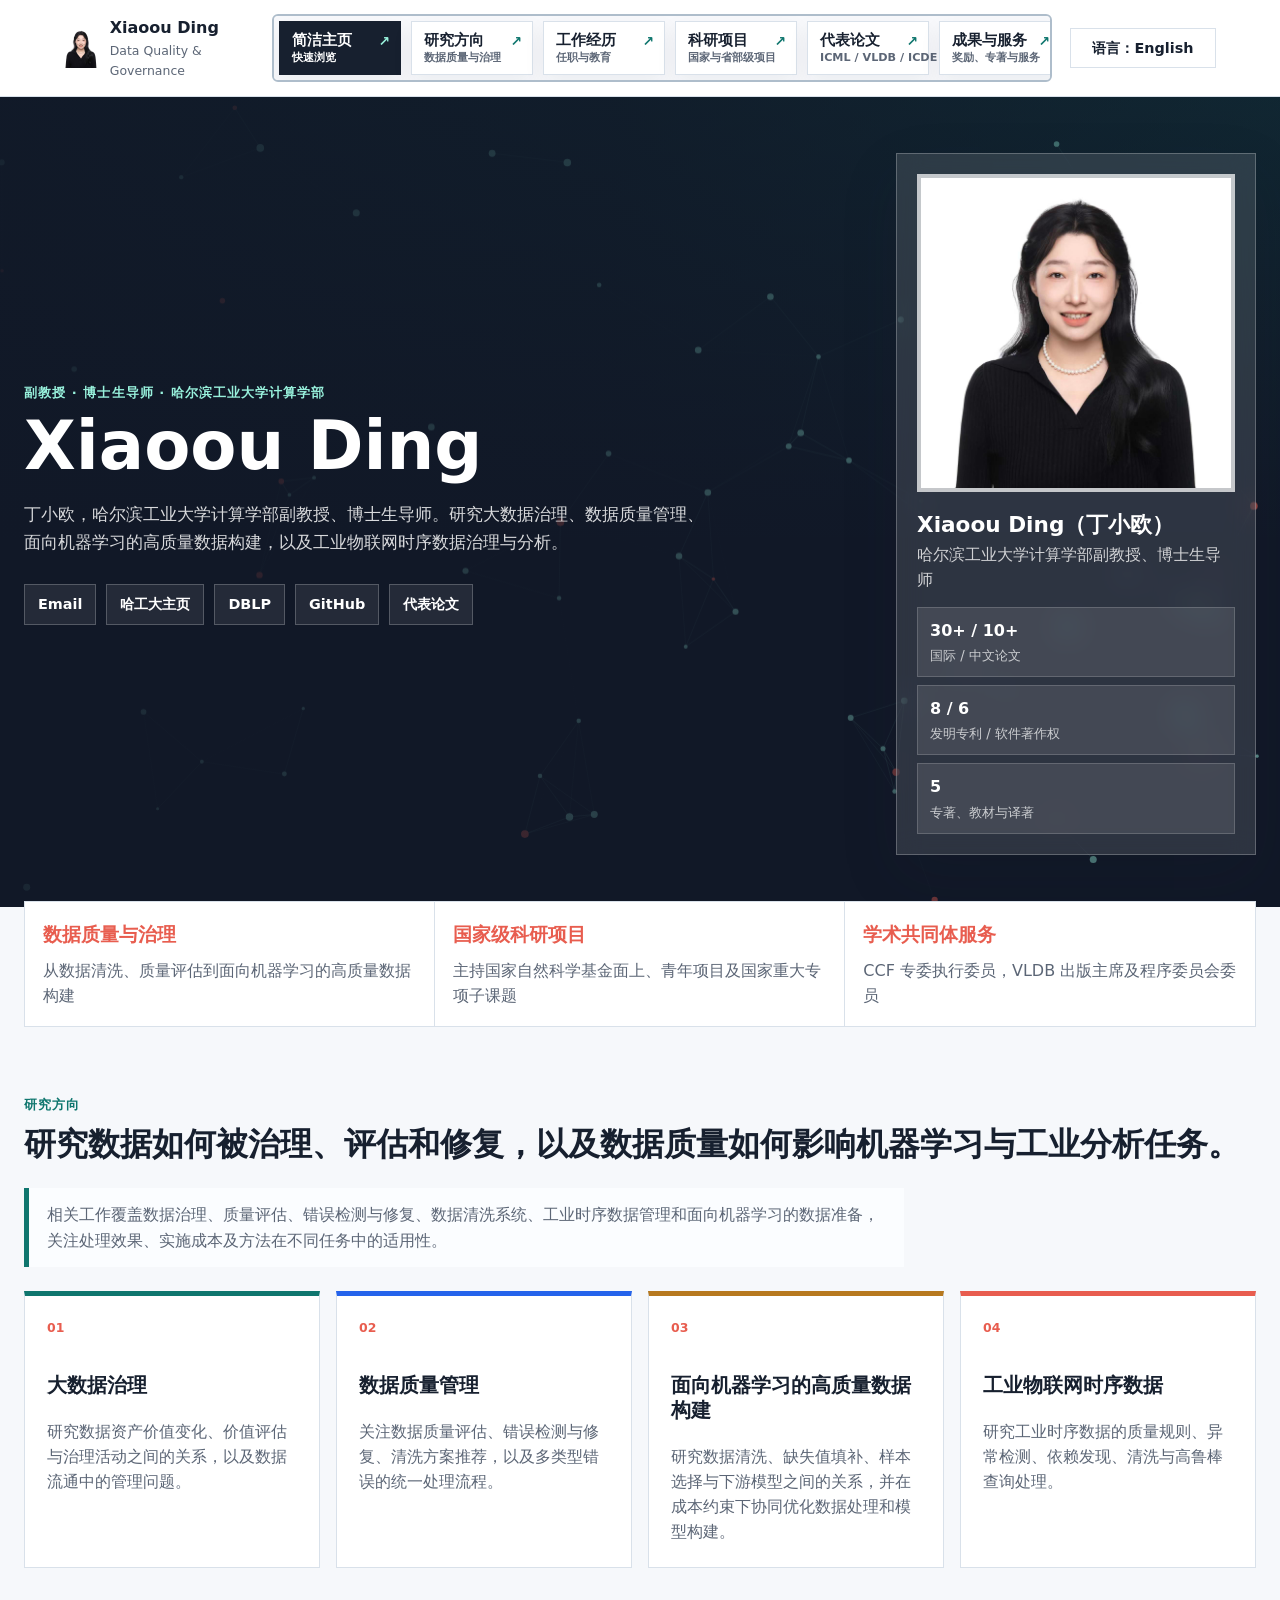
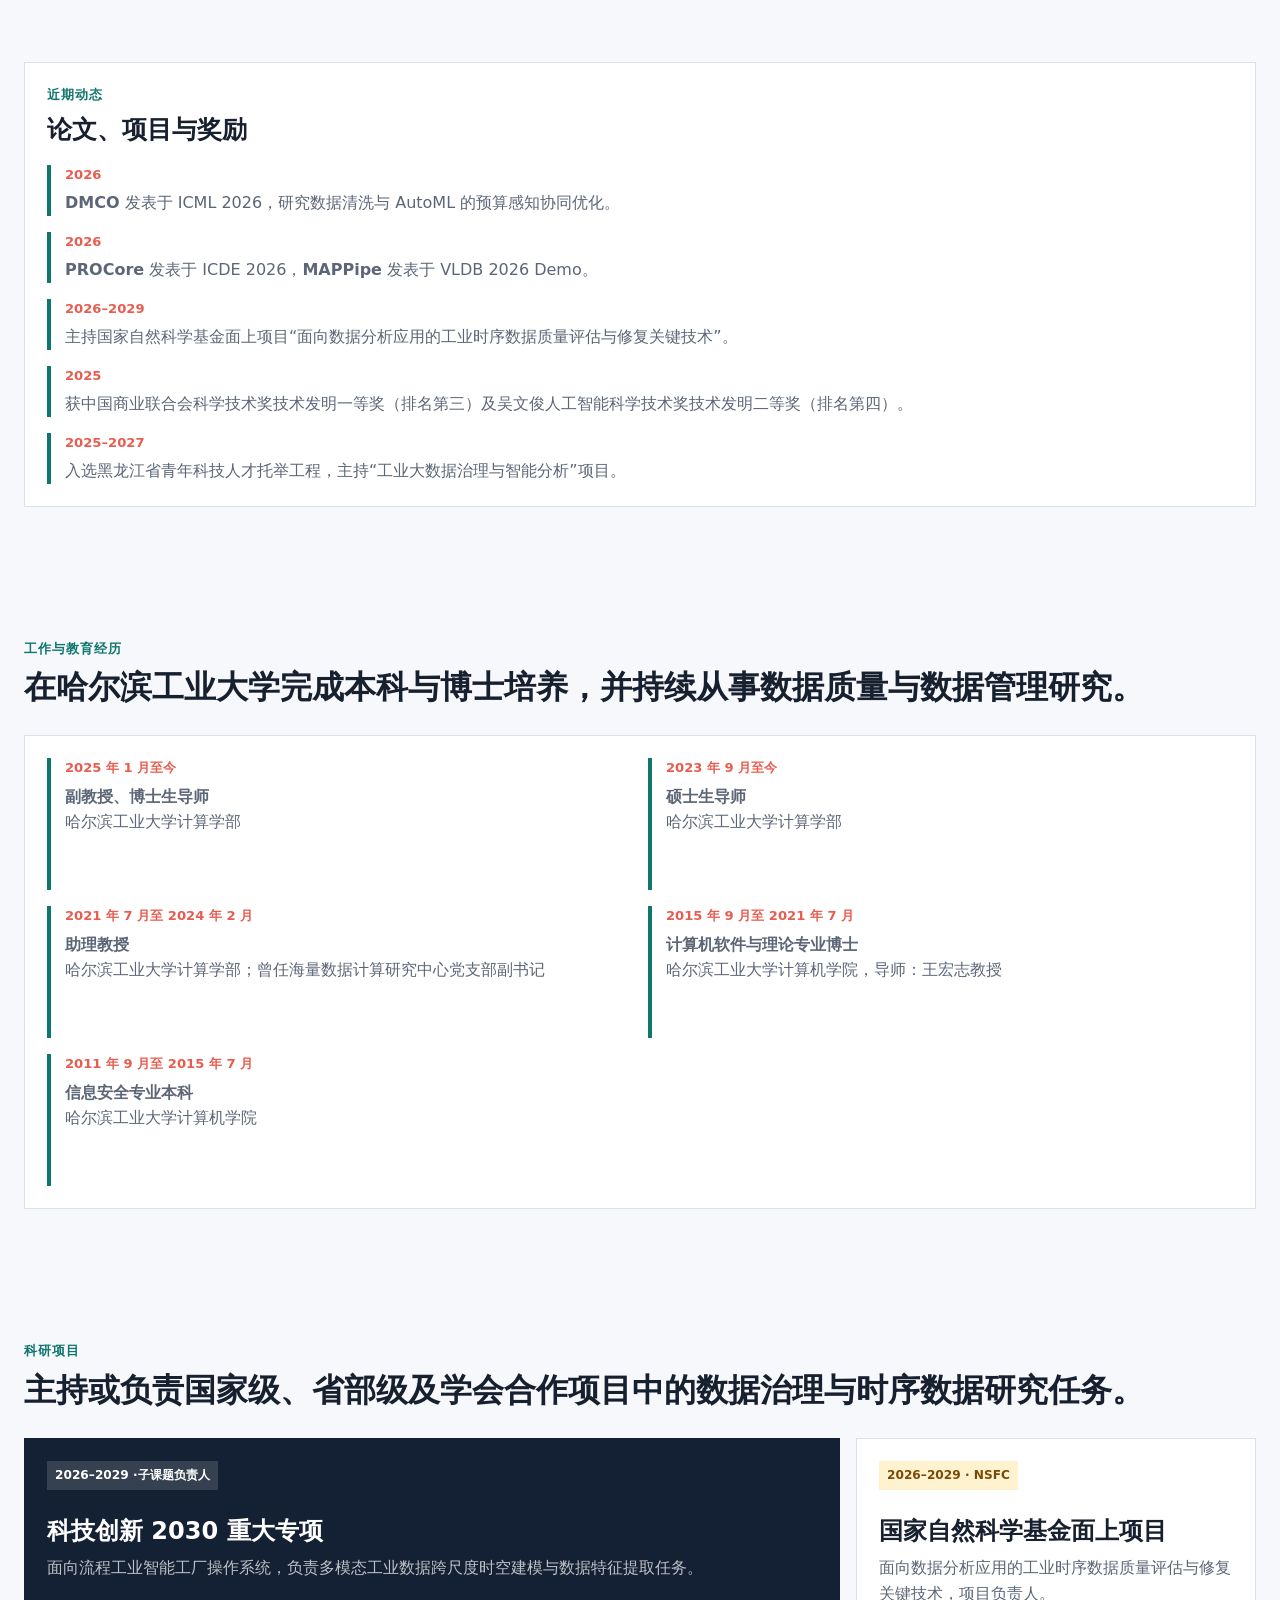
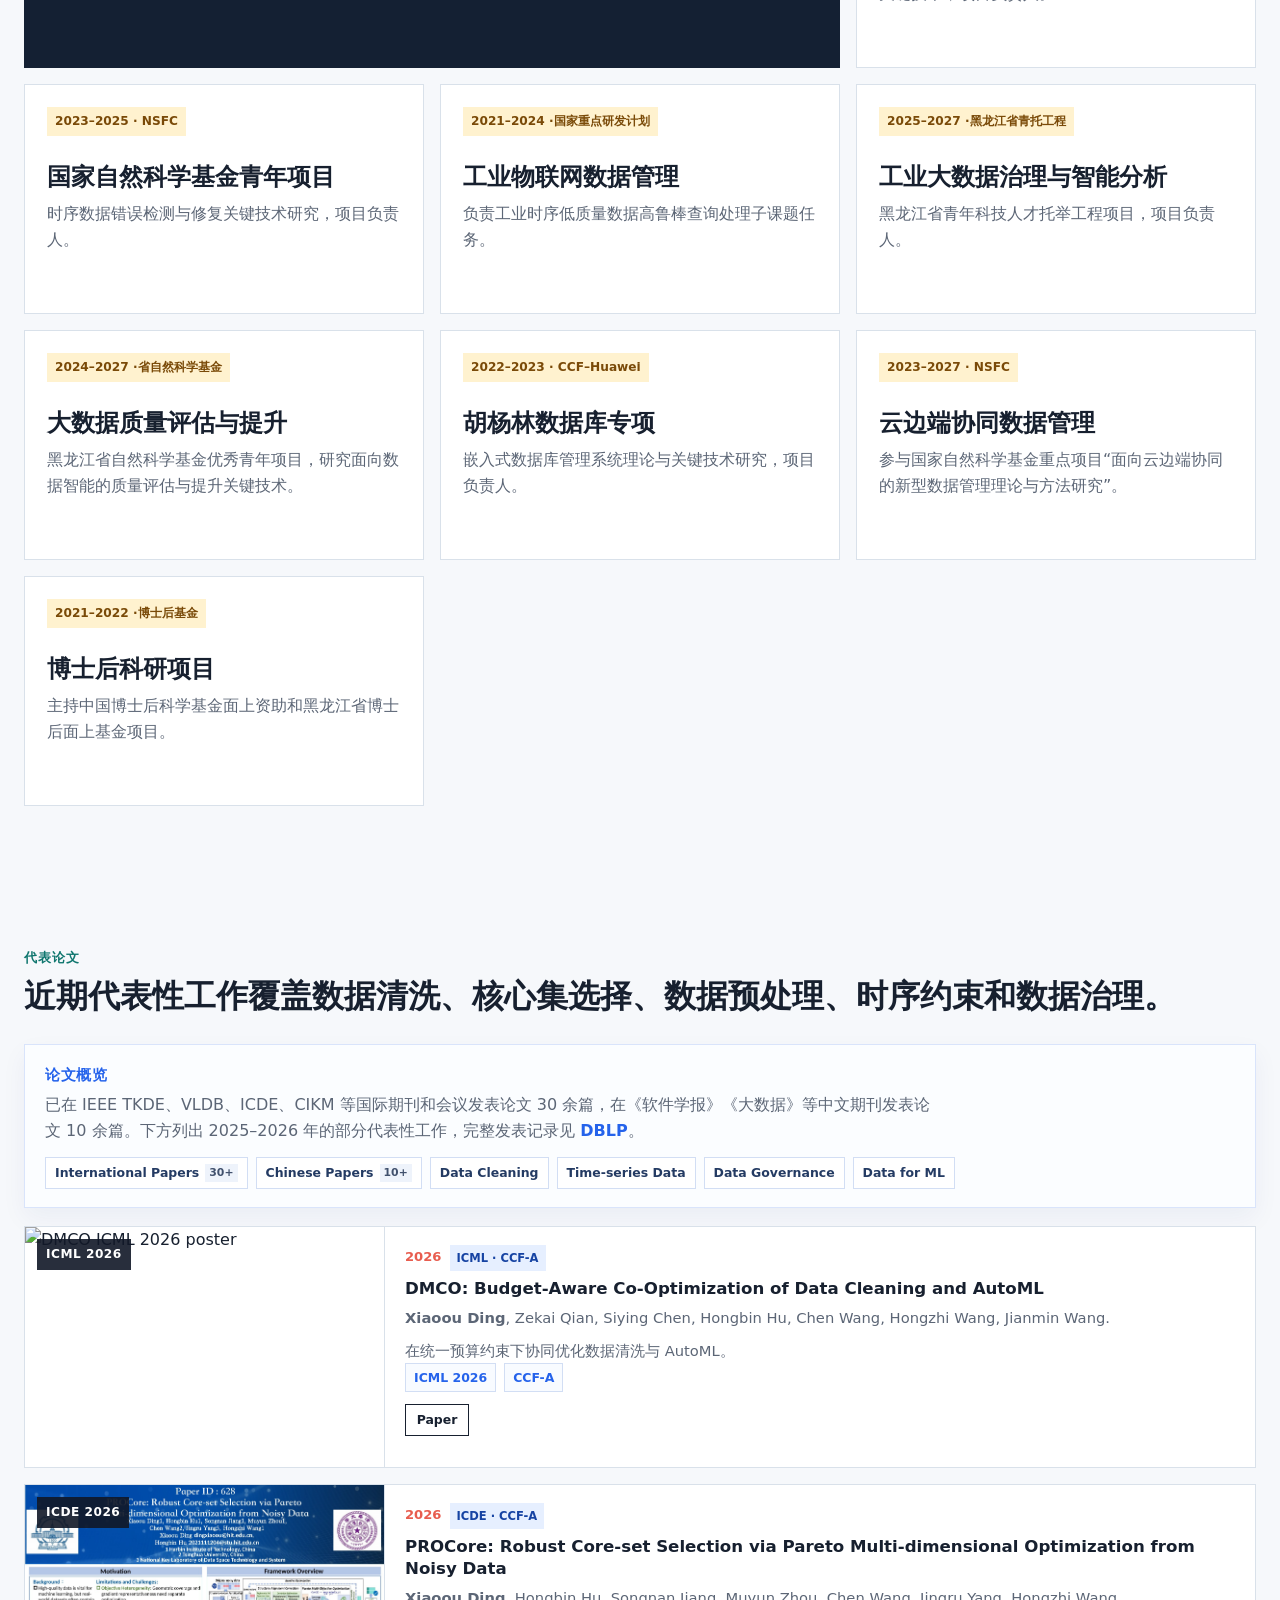
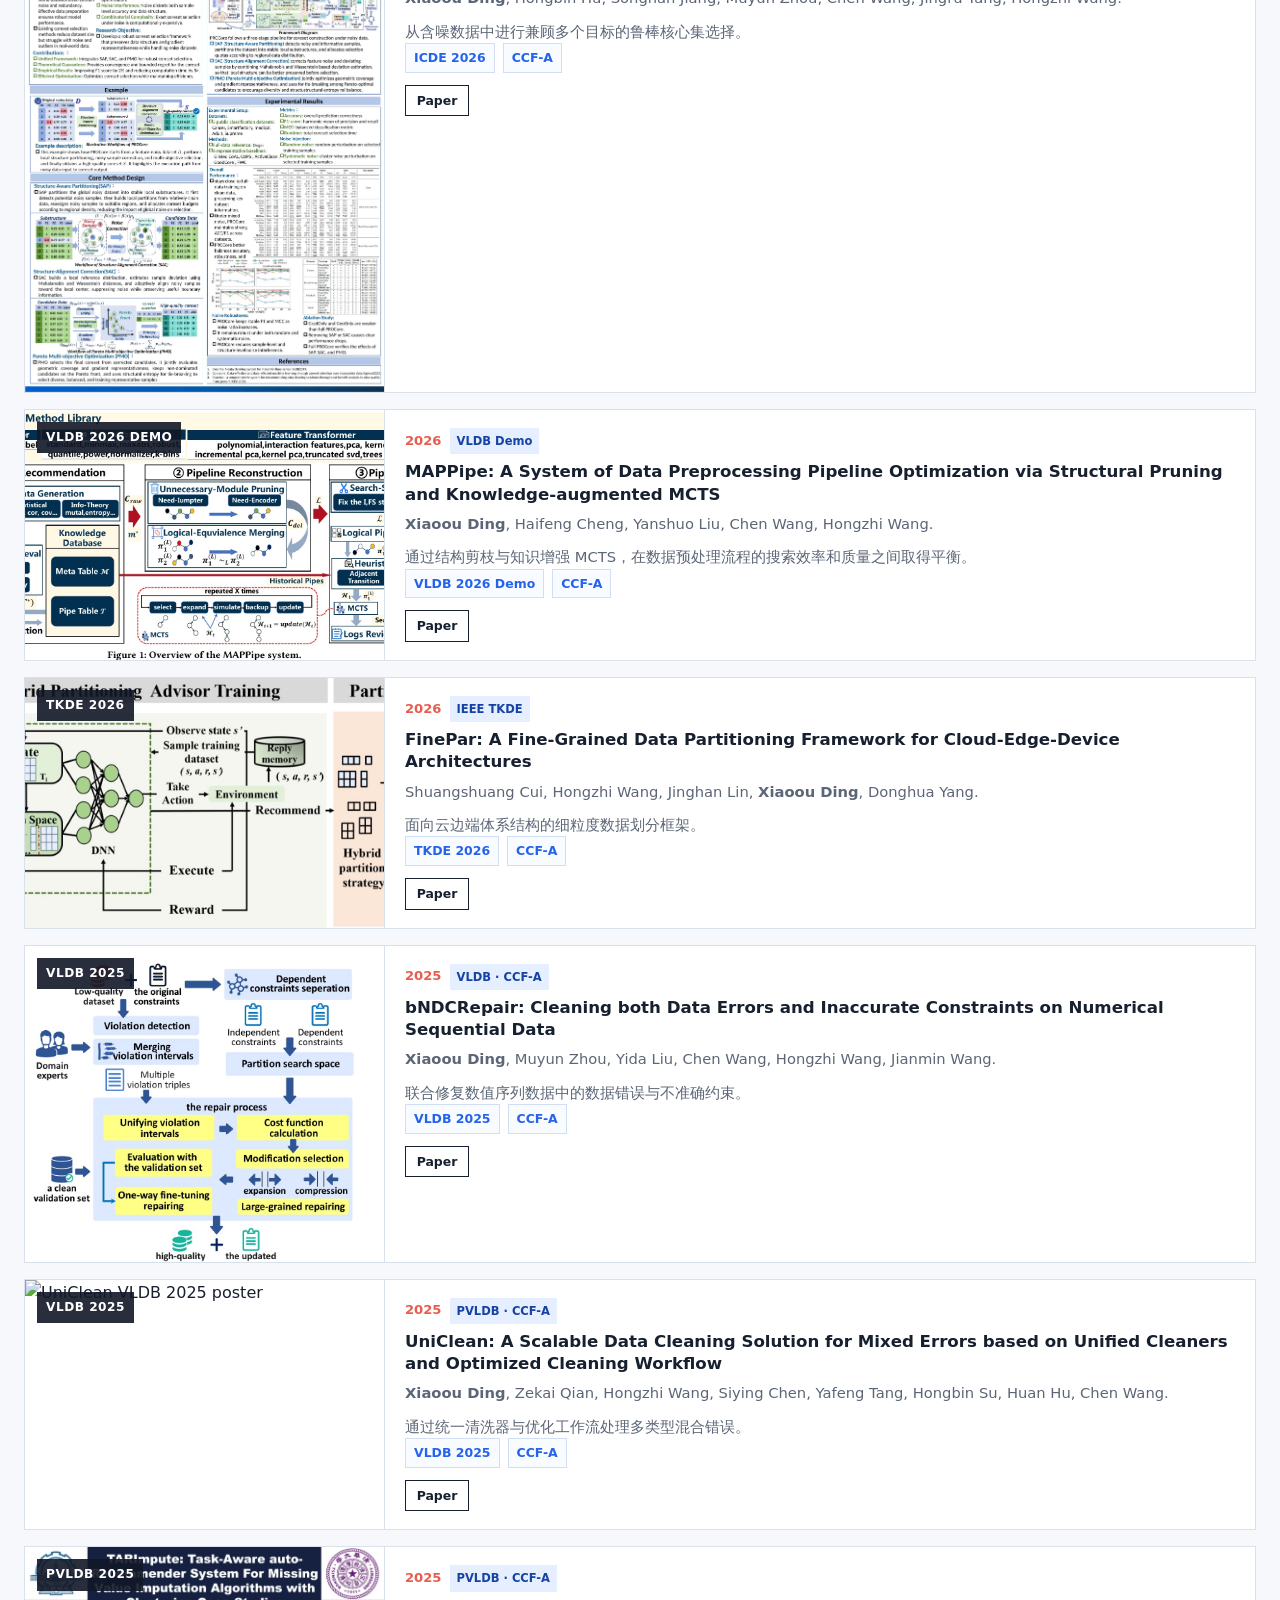
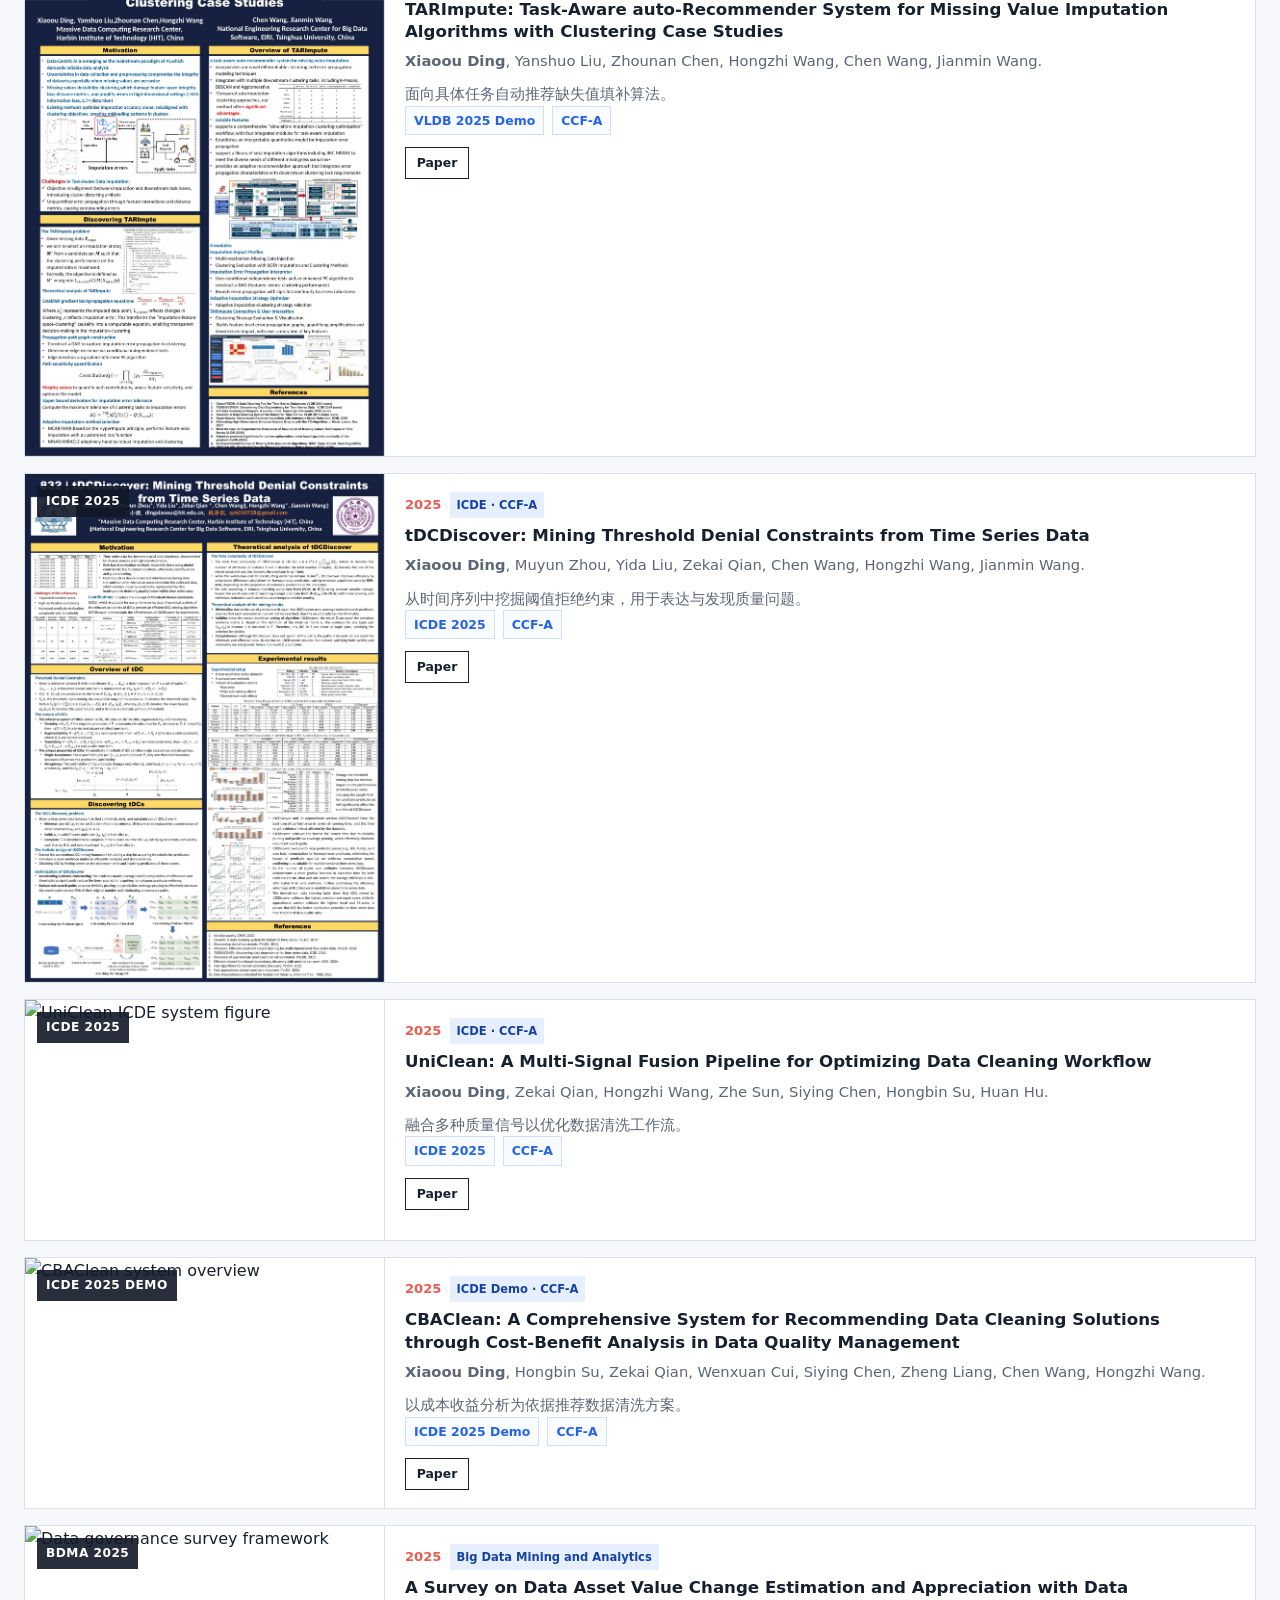
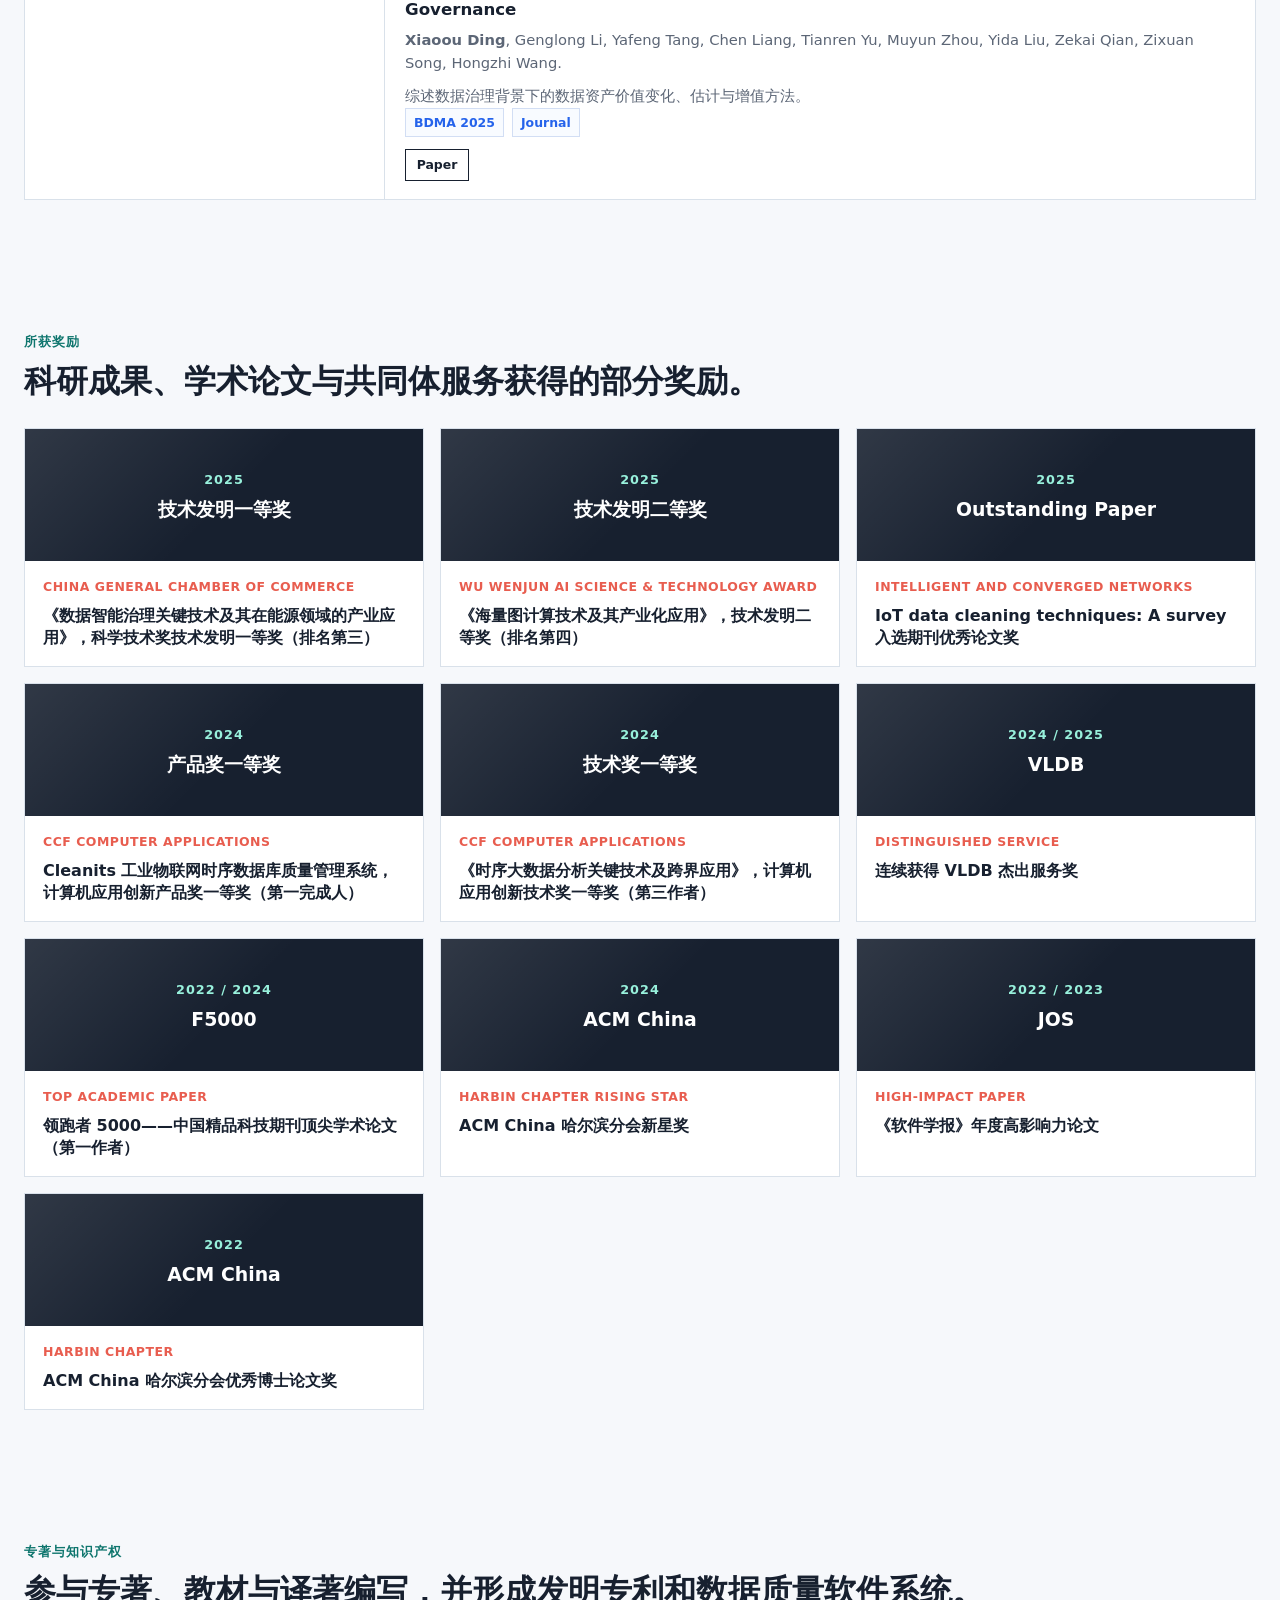
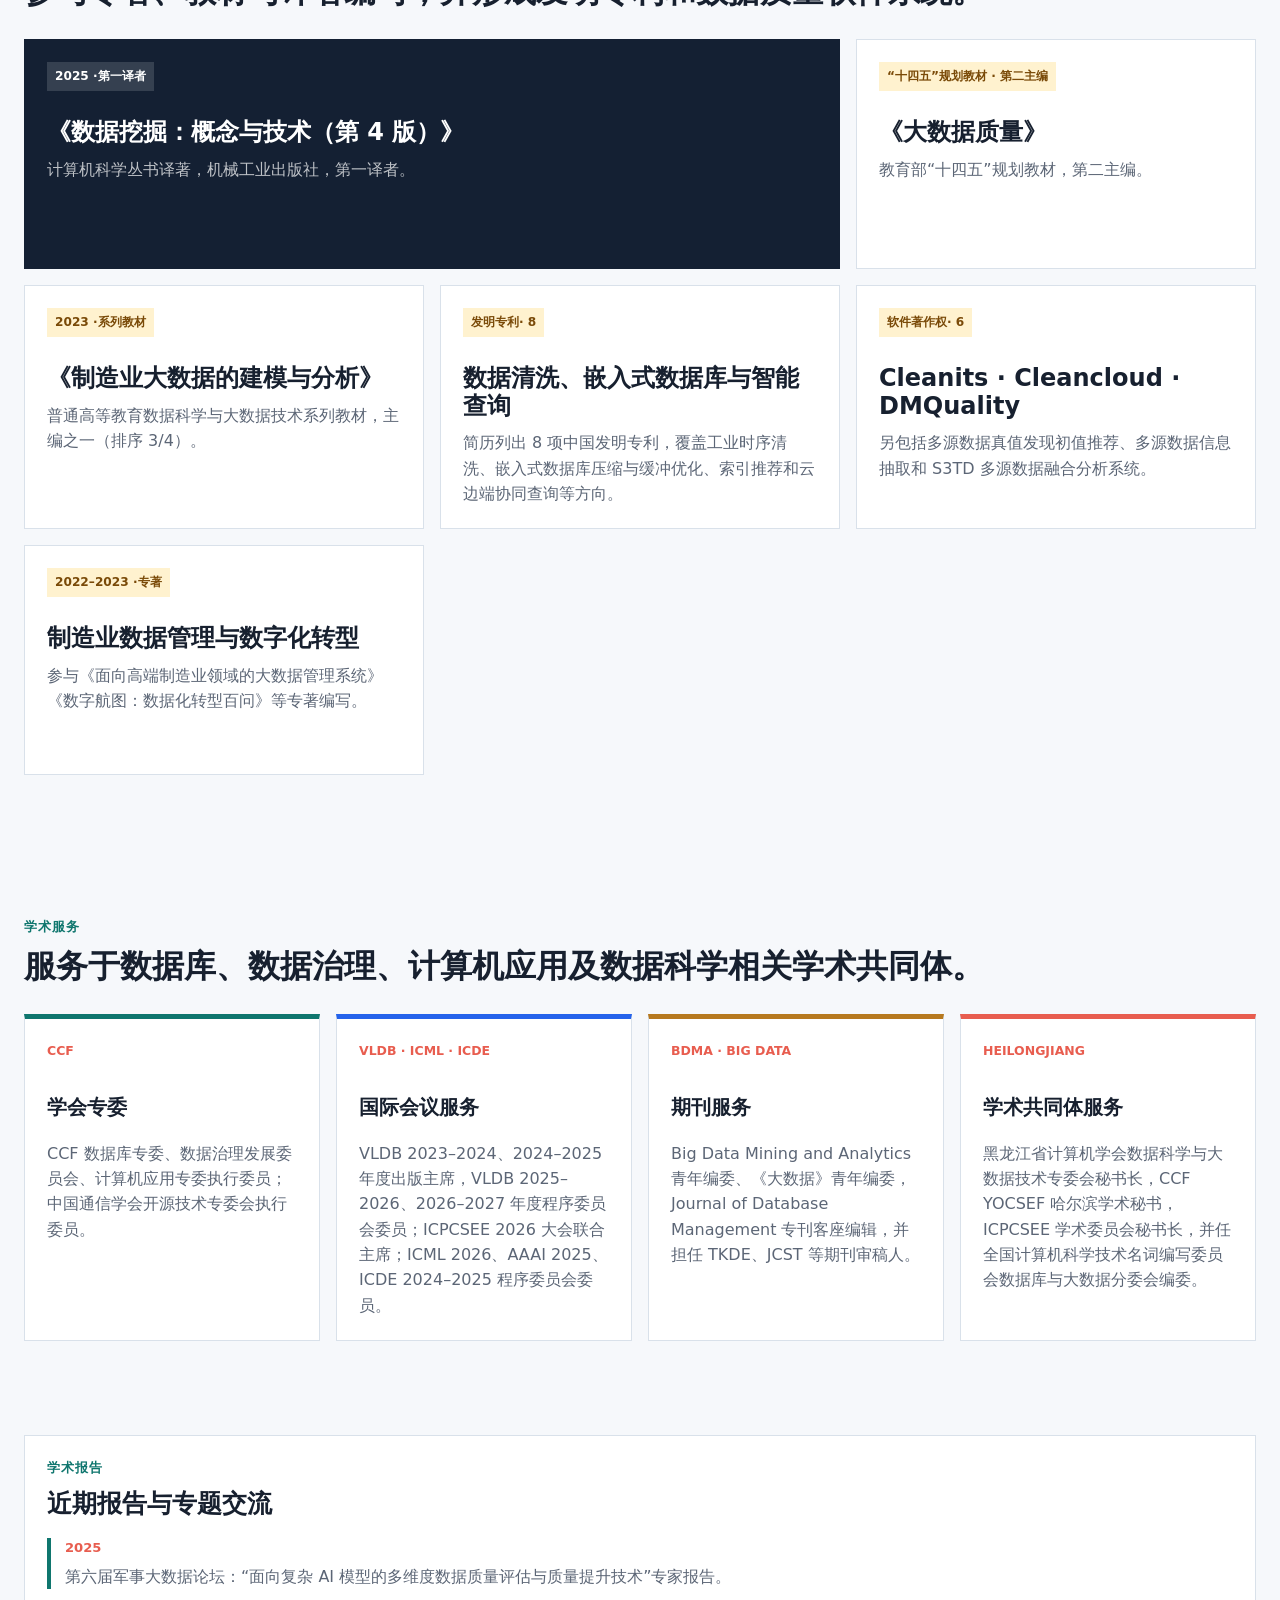
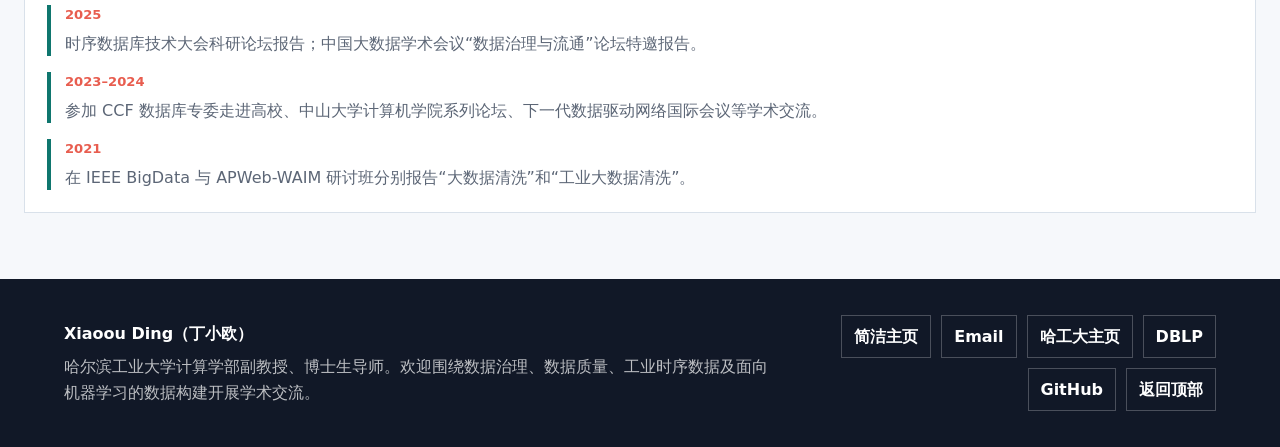
==== index.html @ 4ce33448 "Update FinePar materials and unify portrait" ====
<!doctype html>
<html lang="zh-CN">
<head>
  <meta charset="utf-8">
  <meta name="viewport" content="width=device-width, initial-scale=1">
  <meta name="description" content="Xiaoou Ding, Associate Professor and Ph.D. supervisor at Harbin Institute of Technology. Research interests: big data governance, data quality management, high-quality data construction for machine learning, and industrial IoT time-series data.">
  <meta property="og:type" content="website">
  <meta property="og:url" content="https://dx0o0.github.io/">
  <meta property="og:title" content="Xiaoou Ding | Data Quality &amp; Governance">
  <meta property="og:description" content="Associate Professor and Ph.D. supervisor at Harbin Institute of Technology.">
  <meta property="og:image" content="https://dx0o0.github.io/assets/profile/xiaoou-ding.jpg">
  <title>Xiaoou Ding（丁小欧）| Data Quality &amp; Governance</title>
  <link rel="icon" href="assets/profile/xiaoou-ding.jpg">
  <link rel="apple-touch-icon" href="assets/profile/xiaoou-ding.jpg">
  <link rel="stylesheet" href="styles.css">
</head>
<body class="lang-zh">
  <header class="topbar" aria-label="Site navigation">
    <a class="brand" href="#top" aria-label="Xiaoou Ding homepage">
      <span class="brand-mark"><img src="assets/profile/xiaoou-ding.jpg" alt=""></span>
      <span>
        <strong>Xiaoou Ding</strong>
        <small>Data Quality &amp; Governance</small>
      </span>
    </a>
    <nav class="nav-links" aria-label="Primary">
      <a class="nav-snapshot" href="snapshot.html" aria-label="Open concise homepage">
        <span class="nav-title zh">简洁主页</span>
        <span class="nav-title en">Concise Home</span>
        <span class="nav-hint zh">快速浏览</span>
        <span class="nav-hint en">Quick profile</span>
      </a>
      <a href="#research">
        <span class="nav-title zh">研究方向</span>
        <span class="nav-title en">Research</span>
        <span class="nav-hint zh">数据质量与治理</span>
        <span class="nav-hint en">Quality &amp; governance</span>
      </a>
      <a href="#experience">
        <span class="nav-title zh">工作经历</span>
        <span class="nav-title en">Experience</span>
        <span class="nav-hint zh">任职与教育</span>
        <span class="nav-hint en">Career &amp; education</span>
      </a>
      <a href="#projects">
        <span class="nav-title zh">科研项目</span>
        <span class="nav-title en">Projects</span>
        <span class="nav-hint zh">国家与省部级项目</span>
        <span class="nav-hint en">Funded research</span>
      </a>
      <a href="#papers">
        <span class="nav-title zh">代表论文</span>
        <span class="nav-title en">Publications</span>
        <span class="nav-hint zh">ICML / VLDB / ICDE</span>
        <span class="nav-hint en">ICML / VLDB / ICDE</span>
      </a>
      <a href="#achievements">
        <span class="nav-title zh">成果与服务</span>
        <span class="nav-title en">Achievements</span>
        <span class="nav-hint zh">奖励、专著与服务</span>
        <span class="nav-hint en">Awards, books &amp; service</span>
      </a>
      <a href="#contact">
        <span class="nav-title zh">联系合作</span>
        <span class="nav-title en">Contact</span>
        <span class="nav-hint zh">邮箱与主页</span>
        <span class="nav-hint en">Email &amp; profile</span>
      </a>
    </nav>
    <button class="lang-toggle" type="button" data-lang-toggle aria-label="Switch language">
      <span class="zh">语言：English</span><span class="en">Language: 中文</span>
    </button>
  </header>

  <main id="top">
    <section class="hero" aria-labelledby="hero-title">
      <canvas id="signalCanvas" aria-hidden="true"></canvas>
      <div class="hero-inner">
        <div class="hero-copy">
          <p class="eyebrow">
            <span class="zh">副教授 · 博士生导师 · 哈尔滨工业大学计算学部</span>
            <span class="en">Associate Professor · Ph.D. Supervisor · Harbin Institute of Technology</span>
          </p>
          <h1 id="hero-title">Xiaoou Ding</h1>
          <p class="lead zh">
            丁小欧，哈尔滨工业大学计算学部副教授、博士生导师。研究大数据治理、数据质量管理、面向机器学习的高质量数据构建，以及工业物联网时序数据治理与分析。
          </p>
          <p class="lead en">
            Xiaoou Ding is an Associate Professor and Ph.D. supervisor at the Faculty of Computing, Harbin Institute of Technology. Her research covers big data governance, data quality management, high-quality data construction for machine learning, and industrial IoT time-series data governance and analytics.
          </p>
          <div class="hero-actions" aria-label="Profile links">
            <a href="mailto:dingxiaoou@hit.edu.cn">Email</a>
            <a href="https://homepage.hit.edu.cn/dingxiaoou" target="_blank" rel="noopener"><span class="zh">哈工大主页</span><span class="en">HIT Profile</span></a>
            <a href="https://dblp.org/pid/168/4671" target="_blank" rel="noopener">DBLP</a>
            <a href="https://github.com/dx0o0" target="_blank" rel="noopener">GitHub</a>
            <a href="#papers"><span class="zh">代表论文</span><span class="en">Publications</span></a>
          </div>
        </div>
        <aside class="portrait-panel" aria-label="Profile summary">
          <a class="portrait-link" href="assets/profile/xiaoou-ding.jpg" target="_blank" rel="noopener" aria-label="Open the full-resolution portrait of Xiaoou Ding">
            <img src="assets/profile/xiaoou-ding.jpg" alt="Portrait of Xiaoou Ding">
          </a>
          <div class="portrait-text">
            <strong>Xiaoou Ding（丁小欧）</strong>
            <span class="zh">哈尔滨工业大学计算学部副教授、博士生导师</span>
            <span class="en">Associate Professor and Ph.D. supervisor at HIT</span>
          </div>
          <div class="mini-metrics" aria-label="Highlights">
            <span><b>30+ / 10+</b><small><span class="zh">国际 / 中文论文</span><span class="en">international / Chinese papers</span></small></span>
            <span><b>8 / 6</b><small><span class="zh">发明专利 / 软件著作权</span><span class="en">patents / software registrations</span></small></span>
            <span><b>5</b><small><span class="zh">专著、教材与译著</span><span class="en">books, textbooks, and translation</span></small></span>
          </div>
        </aside>
      </div>
    </section>

    <section class="stat-band" aria-label="Academic highlights">
      <a href="#research">
        <b><span class="zh">数据质量与治理</span><span class="en">Data Quality &amp; Governance</span></b>
        <span class="zh">从数据清洗、质量评估到面向机器学习的高质量数据构建</span>
        <span class="en">From data cleaning and quality assessment to high-quality data construction for machine learning</span>
      </a>
      <a href="#projects">
        <b><span class="zh">国家级科研项目</span><span class="en">National Research Projects</span></b>
        <span class="zh">主持国家自然科学基金面上、青年项目及国家重大专项子课题</span>
        <span class="en">PI for NSFC General and Young Scientists projects and a national major-project subtask</span>
      </a>
      <a href="#achievements">
        <b><span class="zh">学术共同体服务</span><span class="en">Academic Service</span></b>
        <span class="zh">CCF 专委执行委员，VLDB 出版主席及程序委员会委员</span>
        <span class="en">CCF committee member, VLDB publication chair, and program committee member</span>
      </a>
    </section>

    <section class="section research-band" id="research">
      <div class="section-head">
        <p class="eyebrow"><span class="zh">研究方向</span><span class="en">Research</span></p>
        <h2><span class="zh">研究数据如何被治理、评估和修复，以及数据质量如何影响机器学习与工业分析任务。</span><span class="en">Research on how data is governed, assessed, and repaired, and how data quality affects machine-learning and industrial analytics tasks.</span></h2>
      </div>
      <p class="research-brief zh">相关工作覆盖数据治理、质量评估、错误检测与修复、数据清洗系统、工业时序数据管理和面向机器学习的数据准备，关注处理效果、实施成本及方法在不同任务中的适用性。</p>
      <p class="research-brief en">The work spans data governance, quality assessment, error detection and repair, data-cleaning systems, industrial time-series management, and data preparation for machine learning, with attention to effectiveness, cost, and applicability across tasks.</p>
      <div class="research-grid">
        <article class="research-card">
          <span class="card-index">01</span>
          <h3><span class="zh">大数据治理</span><span class="en">Big Data Governance</span></h3>
          <p class="zh">研究数据资产价值变化、价值评估与治理活动之间的关系，以及数据流通中的管理问题。</p>
          <p class="en">Studies data-asset value change and estimation, their relationship with governance activities, and management issues in data circulation.</p>
        </article>
        <article class="research-card">
          <span class="card-index">02</span>
          <h3><span class="zh">数据质量管理</span><span class="en">Data Quality Management</span></h3>
          <p class="zh">关注数据质量评估、错误检测与修复、清洗方案推荐，以及多类型错误的统一处理流程。</p>
          <p class="en">Focuses on quality assessment, error detection and repair, cleaning-solution recommendation, and unified workflows for mixed errors.</p>
        </article>
        <article class="research-card">
          <span class="card-index">03</span>
          <h3><span class="zh">面向机器学习的高质量数据构建</span><span class="en">High-quality Data for ML</span></h3>
          <p class="zh">研究数据清洗、缺失值填补、样本选择与下游模型之间的关系，并在成本约束下协同优化数据处理和模型构建。</p>
          <p class="en">Studies how cleaning, missing-value imputation, and sample selection interact with downstream models, including joint data-model optimization under cost constraints.</p>
        </article>
        <article class="research-card">
          <span class="card-index">04</span>
          <h3><span class="zh">工业物联网时序数据</span><span class="en">Industrial IoT Time Series</span></h3>
          <p class="zh">研究工业时序数据的质量规则、异常检测、依赖发现、清洗与高鲁棒查询处理。</p>
          <p class="en">Studies quality rules, anomaly detection, dependency discovery, cleaning, and robust query processing for industrial time series.</p>
        </article>
      </div>
    </section>

    <section class="section news-section" aria-labelledby="news-title">
      <div class="news-panel">
        <div class="section-head compact">
          <p class="eyebrow"><span class="zh">近期动态</span><span class="en">Recent Updates</span></p>
          <h2 id="news-title"><span class="zh">论文、项目与奖励</span><span class="en">Publications, projects, and awards</span></h2>
        </div>
        <ol class="timeline">
          <li>
            <time>2026</time>
            <p class="zh"><strong>DMCO</strong> 发表于 ICML 2026，研究数据清洗与 AutoML 的预算感知协同优化。</p>
            <p class="en"><strong>DMCO</strong> appears at ICML 2026 and studies budget-aware co-optimization of data cleaning and AutoML.</p>
          </li>
          <li>
            <time>2026</time>
            <p class="zh"><strong>PROCore</strong> 发表于 ICDE 2026，<strong>MAPPipe</strong> 发表于 VLDB 2026 Demo。</p>
            <p class="en"><strong>PROCore</strong> appears at ICDE 2026, and <strong>MAPPipe</strong> appears at the VLDB 2026 Demo track.</p>
          </li>
          <li>
            <time>2026–2029</time>
            <p class="zh">主持国家自然科学基金面上项目“面向数据分析应用的工业时序数据质量评估与修复关键技术”。</p>
            <p class="en">Leads an NSFC General Program project on industrial time-series quality assessment and repair for data analytics.</p>
          </li>
          <li>
            <time>2025</time>
            <p class="zh">获中国商业联合会科学技术奖技术发明一等奖（排名第三）及吴文俊人工智能科学技术奖技术发明二等奖（排名第四）。</p>
            <p class="en">Received a First Prize for Technological Invention from the China General Chamber of Commerce and a Second Prize for Technological Invention from the Wu Wenjun AI Science and Technology Award.</p>
          </li>
          <li>
            <time>2025–2027</time>
            <p class="zh">入选黑龙江省青年科技人才托举工程，主持“工业大数据治理与智能分析”项目。</p>
            <p class="en">Selected for the Heilongjiang Young Science and Technology Talent Program, leading a project on industrial big data governance and intelligent analytics.</p>
          </li>
        </ol>
      </div>
    </section>

    <section class="section" id="experience">
      <div class="section-head">
        <p class="eyebrow"><span class="zh">工作与教育经历</span><span class="en">Experience &amp; Education</span></p>
        <h2><span class="zh">在哈尔滨工业大学完成本科与博士培养，并持续从事数据质量与数据管理研究。</span><span class="en">Education and academic appointments at Harbin Institute of Technology, centered on data quality and data management.</span></h2>
      </div>
      <div class="news-panel">
        <ol class="timeline experience-timeline">
          <li>
            <time><span class="zh">2025 年 1 月至今</span><span class="en">Jan. 2025–Present</span></time>
            <p><strong><span class="zh">副教授、博士生导师</span><span class="en">Associate Professor and Ph.D. Supervisor</span></strong></p>
            <p><span class="zh">哈尔滨工业大学计算学部</span><span class="en">Faculty of Computing, Harbin Institute of Technology</span></p>
          </li>
          <li>
            <time><span class="zh">2023 年 9 月至今</span><span class="en">Sep. 2023–Present</span></time>
            <p><strong><span class="zh">硕士生导师</span><span class="en">Master's Supervisor</span></strong></p>
            <p><span class="zh">哈尔滨工业大学计算学部</span><span class="en">Faculty of Computing, Harbin Institute of Technology</span></p>
          </li>
          <li>
            <time><span class="zh">2021 年 7 月至 2024 年 2 月</span><span class="en">Jul. 2021–Feb. 2024</span></time>
            <p><strong><span class="zh">助理教授</span><span class="en">Assistant Professor</span></strong></p>
            <p><span class="zh">哈尔滨工业大学计算学部；曾任海量数据计算研究中心党支部副书记</span><span class="en">Faculty of Computing, HIT; also served as deputy secretary of the party branch at the Massive Data Computing Research Center</span></p>
          </li>
          <li>
            <time><span class="zh">2015 年 9 月至 2021 年 7 月</span><span class="en">Sep. 2015–Jul. 2021</span></time>
            <p><strong><span class="zh">计算机软件与理论专业博士</span><span class="en">Ph.D. in Computer Software and Theory</span></strong></p>
            <p><span class="zh">哈尔滨工业大学计算机学院，导师：王宏志教授</span><span class="en">School of Computer Science and Technology, HIT; advisor: Prof. Hongzhi Wang</span></p>
          </li>
          <li>
            <time><span class="zh">2011 年 9 月至 2015 年 7 月</span><span class="en">Sep. 2011–Jul. 2015</span></time>
            <p><strong><span class="zh">信息安全专业本科</span><span class="en">Undergraduate studies in Information Security</span></strong></p>
            <p><span class="zh">哈尔滨工业大学计算机学院</span><span class="en">School of Computer Science and Technology, HIT</span></p>
          </li>
        </ol>
      </div>
    </section>

    <section class="section software-band" id="projects">
      <div class="section-head">
        <p class="eyebrow"><span class="zh">科研项目</span><span class="en">Research Projects</span></p>
        <h2><span class="zh">主持或负责国家级、省部级及学会合作项目中的数据治理与时序数据研究任务。</span><span class="en">Leading national, provincial, and society-industry projects on data governance and time-series data management.</span></h2>
      </div>
      <div class="software-grid">
        <article class="software-card featured">
          <span>2026–2029 · <span class="zh">子课题负责人</span><span class="en">Subtask Lead</span></span>
          <h3><span class="zh">科技创新 2030 重大专项</span><span class="en">Science and Technology Innovation 2030</span></h3>
          <p class="zh">面向流程工业智能工厂操作系统，负责多模态工业数据跨尺度时空建模与数据特征提取任务。</p>
          <p class="en">Leads work on cross-scale spatiotemporal modeling and feature extraction for multimodal industrial data in a major smart-manufacturing project.</p>
        </article>
        <article class="software-card">
          <span>2026–2029 · NSFC</span>
          <h3><span class="zh">国家自然科学基金面上项目</span><span class="en">NSFC General Program</span></h3>
          <p class="zh">面向数据分析应用的工业时序数据质量评估与修复关键技术，项目负责人。</p>
          <p class="en">Key techniques for industrial time-series quality assessment and repair in data-analytics applications; Principal Investigator.</p>
        </article>
        <article class="software-card">
          <span>2023–2025 · NSFC</span>
          <h3><span class="zh">国家自然科学基金青年项目</span><span class="en">NSFC Young Scientists Fund</span></h3>
          <p class="zh">时序数据错误检测与修复关键技术研究，项目负责人。</p>
          <p class="en">Key techniques for error detection and repair in time-series data; Principal Investigator.</p>
        </article>
        <article class="software-card">
          <span>2021–2024 · <span class="zh">国家重点研发计划</span><span class="en">National Key R&amp;D Program</span></span>
          <h3><span class="zh">工业物联网数据管理</span><span class="en">Industrial IoT Data Management</span></h3>
          <p class="zh">负责工业时序低质量数据高鲁棒查询处理子课题任务。</p>
          <p class="en">Led a subtask on robust query processing over low-quality industrial time-series data.</p>
        </article>
        <article class="software-card">
          <span>2025–2027 · <span class="zh">黑龙江省青托工程</span><span class="en">Heilongjiang Young Talent Program</span></span>
          <h3><span class="zh">工业大数据治理与智能分析</span><span class="en">Industrial Big Data Governance</span></h3>
          <p class="zh">黑龙江省青年科技人才托举工程项目，项目负责人。</p>
          <p class="en">Provincial young-talent project on industrial big data governance and intelligent analytics; Principal Investigator.</p>
        </article>
        <article class="software-card">
          <span>2024–2027 · <span class="zh">省自然科学基金</span><span class="en">Provincial NSFC</span></span>
          <h3><span class="zh">大数据质量评估与提升</span><span class="en">Big Data Quality Assessment</span></h3>
          <p class="zh">黑龙江省自然科学基金优秀青年项目，研究面向数据智能的质量评估与提升关键技术。</p>
          <p class="en">Excellent Young Scientists project on key techniques for data-intelligence-oriented quality assessment and improvement.</p>
        </article>
        <article class="software-card">
          <span>2022–2023 · CCF–Huawei</span>
          <h3><span class="zh">胡杨林数据库专项</span><span class="en">Populus Grove Database Program</span></h3>
          <p class="zh">嵌入式数据库管理系统理论与关键技术研究，项目负责人。</p>
          <p class="en">Research on theories and key techniques for embedded database-management systems; Principal Investigator.</p>
        </article>
        <article class="software-card">
          <span>2023–2027 · NSFC</span>
          <h3><span class="zh">云边端协同数据管理</span><span class="en">Cloud-Edge-Device Data Management</span></h3>
          <p class="zh">参与国家自然科学基金重点项目“面向云边端协同的新型数据管理理论与方法研究”。</p>
          <p class="en">Participates in an NSFC Key Program on new data-management theories and methods for cloud-edge-device collaboration.</p>
        </article>
        <article class="software-card">
          <span>2021–2022 · <span class="zh">博士后基金</span><span class="en">Postdoctoral Funds</span></span>
          <h3><span class="zh">博士后科研项目</span><span class="en">Postdoctoral Research Support</span></h3>
          <p class="zh">主持中国博士后科学基金面上资助和黑龙江省博士后面上基金项目。</p>
          <p class="en">Received and led General Program support from the China Postdoctoral Science Foundation and Heilongjiang Postdoctoral Fund.</p>
        </article>
      </div>
    </section>

    <section class="section" id="papers">
      <div class="section-head">
        <p class="eyebrow"><span class="zh">代表论文</span><span class="en">Selected Publications</span></p>
        <h2><span class="zh">近期代表性工作覆盖数据清洗、核心集选择、数据预处理、时序约束和数据治理。</span><span class="en">Recent work spans data cleaning, core-set selection, data preprocessing, temporal constraints, and data governance.</span></h2>
      </div>
      <div class="publication-board" aria-label="Publication overview">
        <p class="publication-board-title"><span class="zh">论文概览</span><span class="en">Publication overview</span></p>
        <p class="zh">已在 IEEE TKDE、VLDB、ICDE、CIKM 等国际期刊和会议发表论文 30 余篇，在《软件学报》《大数据》等中文期刊发表论文 10 余篇。下方列出 2025–2026 年的部分代表性工作，完整发表记录见 <a href="https://dblp.org/pid/168/4671" target="_blank" rel="noopener">DBLP</a>。</p>
        <p class="en">More than 30 papers have appeared in international journals and conferences including IEEE TKDE, VLDB, ICDE, and CIKM, with more than 10 additional papers in leading Chinese journals. The selection below covers recent work from 2025–2026; see <a href="https://dblp.org/pid/168/4671" target="_blank" rel="noopener">DBLP</a> for the full publication record.</p>
        <div class="publication-tags" aria-label="Publication topics">
          <span>International Papers <b>30+</b></span>
          <span>Chinese Papers <b>10+</b></span>
          <span>Data Cleaning</span>
          <span>Time-series Data</span>
          <span>Data Governance</span>
          <span>Data for ML</span>
        </div>
      </div>
      <div class="paper-list showcase-papers">
        <article class="paper-item featured-paper">
          <figure class="paper-visual image-visual">
            <a class="visual-link" href="assets/papers/full/dmco-poster.jpg" target="_blank" rel="noopener" aria-label="Open the full-resolution DMCO poster">
              <img src="assets/papers/dmco-poster.jpg" alt="DMCO ICML 2026 poster">
            </a>
            <span>ICML 2026</span>
          </figure>
          <div class="paper-body">
            <div class="paper-topline"><span>2026</span><b>ICML · CCF-A</b></div>
            <h3><a href="https://icml.cc/virtual/2026/poster/64882" target="_blank" rel="noopener">DMCO: Budget-Aware Co-Optimization of Data Cleaning and AutoML</a></h3>
            <p class="paper-authors"><strong>Xiaoou Ding</strong>, Zekai Qian, Siying Chen, Hongbin Hu, Chen Wang, Hongzhi Wang, Jianmin Wang.</p>
            <p class="paper-note zh">在统一预算约束下协同优化数据清洗与 AutoML。</p>
            <p class="paper-note en">Co-optimizes data cleaning and AutoML under a shared budget.</p>
            <div class="paper-tags"><span>ICML 2026</span><span>CCF-A</span></div>
            <div class="paper-links"><a href="https://icml.cc/virtual/2026/poster/64882" target="_blank" rel="noopener">Paper</a></div>
          </div>
        </article>

        <article class="paper-item">
          <figure class="paper-visual image-visual poster-visual">
            <a class="visual-link" href="assets/papers/full/procore-poster.jpg" target="_blank" rel="noopener" aria-label="Open the full-resolution PROCore poster">
              <img src="assets/papers/procore-poster.jpg" alt="PROCore ICDE 2026 poster">
            </a>
            <span>ICDE 2026</span>
          </figure>
          <div class="paper-body">
            <div class="paper-topline"><span>2026</span><b>ICDE · CCF-A</b></div>
            <h3><a href="assets/papers/procore-icde2026.pdf" target="_blank" rel="noopener">PROCore: Robust Core-set Selection via Pareto Multi-dimensional Optimization from Noisy Data</a></h3>
            <p class="paper-authors"><strong>Xiaoou Ding</strong>, Hongbin Hu, Songnan Jiang, Muyun Zhou, Chen Wang, Jingru Yang, Hongzhi Wang.</p>
            <p class="paper-note zh">从含噪数据中进行兼顾多个目标的鲁棒核心集选择。</p>
            <p class="paper-note en">Selects robust core sets from noisy data through Pareto multi-objective optimization.</p>
            <div class="paper-tags"><span>ICDE 2026</span><span>CCF-A</span></div>
            <div class="paper-links"><a href="assets/papers/procore-icde2026.pdf" target="_blank" rel="noopener">Paper</a></div>
          </div>
        </article>

        <article class="paper-item">
          <figure class="paper-visual image-visual">
            <a class="visual-link" href="assets/papers/full/mappipe-overview.jpg" target="_blank" rel="noopener" aria-label="Open the full-resolution MAPPipe system overview">
              <img src="assets/papers/mappipe-overview.jpg" alt="MAPPipe system overview">
            </a>
            <span>VLDB 2026 Demo</span>
          </figure>
          <div class="paper-body">
            <div class="paper-topline"><span>2026</span><b>VLDB Demo</b></div>
            <h3><a href="assets/papers/mappipe-vldb2026.pdf" target="_blank" rel="noopener">MAPPipe: A System of Data Preprocessing Pipeline Optimization via Structural Pruning and Knowledge-augmented MCTS</a></h3>
            <p class="paper-authors"><strong>Xiaoou Ding</strong>, Haifeng Cheng, Yanshuo Liu, Chen Wang, Hongzhi Wang.</p>
            <p class="paper-note zh">通过结构剪枝与知识增强 MCTS，在数据预处理流程的搜索效率和质量之间取得平衡。</p>
            <p class="paper-note en">Optimizes data preprocessing pipelines through structural pruning and knowledge-augmented MCTS.</p>
            <div class="paper-tags"><span>VLDB 2026 Demo</span><span>CCF-A</span></div>
            <div class="paper-links"><a href="assets/papers/mappipe-vldb2026.pdf" target="_blank" rel="noopener">Paper</a></div>
          </div>
        </article>

        <article class="paper-item">
          <figure class="paper-visual image-visual">
            <a class="visual-link" href="assets/papers/full/finepar-framework.jpg" target="_blank" rel="noopener" aria-label="Open the full-resolution FinePar framework">
              <img src="assets/papers/finepar-framework.jpg" alt="FinePar framework overview">
            </a>
            <span>TKDE 2026</span>
          </figure>
          <div class="paper-body">
            <div class="paper-topline"><span>2026</span><b>IEEE TKDE</b></div>
            <h3><a href="assets/papers/finepar-tkde2026.pdf" target="_blank" rel="noopener">FinePar: A Fine-Grained Data Partitioning Framework for Cloud-Edge-Device Architectures</a></h3>
            <p class="paper-authors">Shuangshuang Cui, Hongzhi Wang, Jinghan Lin, <strong>Xiaoou Ding</strong>, Donghua Yang.</p>
            <p class="paper-note zh">面向云边端体系结构的细粒度数据划分框架。</p>
            <p class="paper-note en">A fine-grained data-partitioning framework for cloud-edge-device architectures.</p>
            <div class="paper-tags"><span>TKDE 2026</span><span>CCF-A</span></div>
            <div class="paper-links"><a href="assets/papers/finepar-tkde2026.pdf" target="_blank" rel="noopener">Paper</a></div>
          </div>
        </article>

        <article class="paper-item">
          <figure class="paper-visual image-visual">
            <a class="visual-link" href="assets/papers/full/bndcrepair-overview.jpg" target="_blank" rel="noopener" aria-label="Open the full-resolution bNDCRepair overview">
              <img src="assets/papers/bndcrepair-overview.jpg" alt="bNDCRepair solution overview">
            </a>
            <span>VLDB 2025</span>
          </figure>
          <div class="paper-body">
            <div class="paper-topline"><span>2025</span><b>VLDB · CCF-A</b></div>
            <h3><a href="assets/papers/bndcrepair-vldb2025.pdf" target="_blank" rel="noopener">bNDCRepair: Cleaning both Data Errors and Inaccurate Constraints on Numerical Sequential Data</a></h3>
            <p class="paper-authors"><strong>Xiaoou Ding</strong>, Muyun Zhou, Yida Liu, Chen Wang, Hongzhi Wang, Jianmin Wang.</p>
            <p class="paper-note zh">联合修复数值序列数据中的数据错误与不准确约束。</p>
            <p class="paper-note en">Repairs both data errors and inaccurate constraints in numerical sequential data.</p>
            <div class="paper-tags"><span>VLDB 2025</span><span>CCF-A</span></div>
            <div class="paper-links"><a href="assets/papers/bndcrepair-vldb2025.pdf" target="_blank" rel="noopener">Paper</a></div>
          </div>
        </article>

        <article class="paper-item">
          <figure class="paper-visual image-visual poster-visual">
            <a class="visual-link" href="assets/papers/uniclean-vldb-poster.jpg" target="_blank" rel="noopener" aria-label="Open the full-resolution UniClean VLDB poster">
              <img src="assets/papers/uniclean-vldb-poster.jpg" alt="UniClean VLDB 2025 poster">
            </a>
            <span>VLDB 2025</span>
          </figure>
          <div class="paper-body">
            <div class="paper-topline"><span>2025</span><b>PVLDB · CCF-A</b></div>
            <h3><a href="https://doi.org/10.14778/3749646.3749681" target="_blank" rel="noopener">UniClean: A Scalable Data Cleaning Solution for Mixed Errors based on Unified Cleaners and Optimized Cleaning Workflow</a></h3>
            <p class="paper-authors"><strong>Xiaoou Ding</strong>, Zekai Qian, Hongzhi Wang, Siying Chen, Yafeng Tang, Hongbin Su, Huan Hu, Chen Wang.</p>
            <p class="paper-note zh">通过统一清洗器与优化工作流处理多类型混合错误。</p>
            <p class="paper-note en">Handles mixed errors through unified cleaners and an optimized cleaning workflow.</p>
            <div class="paper-tags"><span>VLDB 2025</span><span>CCF-A</span></div>
            <div class="paper-links"><a href="https://doi.org/10.14778/3749646.3749681" target="_blank" rel="noopener">Paper</a></div>
          </div>
        </article>

        <article class="paper-item">
          <figure class="paper-visual image-visual poster-visual">
            <a class="visual-link" href="assets/papers/full/tarimpute-poster.jpg" target="_blank" rel="noopener" aria-label="Open the full-resolution TARImpute poster">
              <img src="assets/papers/tarimpute-poster.jpg" alt="TARImpute VLDB 2025 poster">
            </a>
            <span>PVLDB 2025</span>
          </figure>
          <div class="paper-body">
            <div class="paper-topline"><span>2025</span><b>PVLDB · CCF-A</b></div>
            <h3><a href="https://www.vldb.org/pvldb/vol18/p5343-wang.pdf" target="_blank" rel="noopener">TARImpute: Task-Aware auto-Recommender System for Missing Value Imputation Algorithms with Clustering Case Studies</a></h3>
            <p class="paper-authors"><strong>Xiaoou Ding</strong>, Yanshuo Liu, Zhounan Chen, Hongzhi Wang, Chen Wang, Jianmin Wang.</p>
            <p class="paper-note zh">面向具体任务自动推荐缺失值填补算法。</p>
            <p class="paper-note en">Automatically recommends missing-value imputation algorithms for downstream tasks.</p>
            <div class="paper-tags"><span>VLDB 2025 Demo</span><span>CCF-A</span></div>
            <div class="paper-links"><a href="https://www.vldb.org/pvldb/vol18/p5343-wang.pdf" target="_blank" rel="noopener">Paper</a></div>
          </div>
        </article>

        <article class="paper-item">
          <figure class="paper-visual image-visual poster-visual">
            <a class="visual-link" href="assets/papers/full/tdcdiscover-poster.jpg" target="_blank" rel="noopener" aria-label="Open the full-resolution tDCDiscover poster">
              <img src="assets/papers/tdcdiscover-poster.jpg" alt="tDCDiscover ICDE 2025 poster">
            </a>
            <span>ICDE 2025</span>
          </figure>
          <div class="paper-body">
            <div class="paper-topline"><span>2025</span><b>ICDE · CCF-A</b></div>
            <h3><a href="https://doi.org/10.1109/ICDE65448.2025.00193" target="_blank" rel="noopener">tDCDiscover: Mining Threshold Denial Constraints from Time Series Data</a></h3>
            <p class="paper-authors"><strong>Xiaoou Ding</strong>, Muyun Zhou, Yida Liu, Zekai Qian, Chen Wang, Hongzhi Wang, Jianmin Wang.</p>
            <p class="paper-note zh">从时间序列中挖掘阈值拒绝约束，用于表达与发现质量问题。</p>
            <p class="paper-note en">Mines threshold denial constraints from time-series data for quality-rule discovery.</p>
            <div class="paper-tags"><span>ICDE 2025</span><span>CCF-A</span></div>
            <div class="paper-links"><a href="https://doi.org/10.1109/ICDE65448.2025.00193" target="_blank" rel="noopener">Paper</a></div>
          </div>
        </article>

        <article class="paper-item">
          <figure class="paper-visual image-visual">
            <a class="visual-link" href="assets/papers/full/uniclean-icde-figure.jpg" target="_blank" rel="noopener" aria-label="Open the full-resolution UniClean ICDE figure">
              <img src="assets/papers/uniclean-icde-figure.jpg" alt="UniClean ICDE system figure">
            </a>
            <span>ICDE 2025</span>
          </figure>
          <div class="paper-body">
            <div class="paper-topline"><span>2025</span><b>ICDE · CCF-A</b></div>
            <h3><a href="https://doi.org/10.1109/ICDE65448.2025.00362" target="_blank" rel="noopener">UniClean: A Multi-Signal Fusion Pipeline for Optimizing Data Cleaning Workflow</a></h3>
            <p class="paper-authors"><strong>Xiaoou Ding</strong>, Zekai Qian, Hongzhi Wang, Zhe Sun, Siying Chen, Hongbin Su, Huan Hu.</p>
            <p class="paper-note zh">融合多种质量信号以优化数据清洗工作流。</p>
            <p class="paper-note en">Fuses multiple quality signals to optimize data-cleaning workflows.</p>
            <div class="paper-tags"><span>ICDE 2025</span><span>CCF-A</span></div>
            <div class="paper-links"><a href="https://doi.org/10.1109/ICDE65448.2025.00362" target="_blank" rel="noopener">Paper</a></div>
          </div>
        </article>

        <article class="paper-item">
          <figure class="paper-visual image-visual">
            <a class="visual-link" href="assets/papers/full/cbaclean-system.jpg" target="_blank" rel="noopener" aria-label="Open the full-resolution CBAClean system figure">
              <img src="assets/papers/cbaclean-system.jpg" alt="CBAClean system overview">
            </a>
            <span>ICDE 2025 Demo</span>
          </figure>
          <div class="paper-body">
            <div class="paper-topline"><span>2025</span><b>ICDE Demo · CCF-A</b></div>
            <h3><a href="assets/papers/cbaclean-icde2025.pdf" target="_blank" rel="noopener">CBAClean: A Comprehensive System for Recommending Data Cleaning Solutions through Cost-Benefit Analysis in Data Quality Management</a></h3>
            <p class="paper-authors"><strong>Xiaoou Ding</strong>, Hongbin Su, Zekai Qian, Wenxuan Cui, Siying Chen, Zheng Liang, Chen Wang, Hongzhi Wang.</p>
            <p class="paper-note zh">以成本收益分析为依据推荐数据清洗方案。</p>
            <p class="paper-note en">Recommends data-cleaning solutions through cost-benefit analysis.</p>
            <div class="paper-tags"><span>ICDE 2025 Demo</span><span>CCF-A</span></div>
            <div class="paper-links"><a href="assets/papers/cbaclean-icde2025.pdf" target="_blank" rel="noopener">Paper</a></div>
          </div>
        </article>

        <article class="paper-item">
          <figure class="paper-visual image-visual">
            <a class="visual-link" href="assets/papers/full/data-governance-survey-framework.jpg" target="_blank" rel="noopener" aria-label="Open the full-resolution data governance survey framework">
              <img src="assets/papers/data-governance-survey-framework.jpg" alt="Data governance survey framework">
            </a>
            <span>BDMA 2025</span>
          </figure>
          <div class="paper-body">
            <div class="paper-topline"><span>2025</span><b>Big Data Mining and Analytics</b></div>
            <h3><a href="assets/papers/data-governance-survey-bdma2025.pdf" target="_blank" rel="noopener">A Survey on Data Asset Value Change Estimation and Appreciation with Data Governance</a></h3>
            <p class="paper-authors"><strong>Xiaoou Ding</strong>, Genglong Li, Yafeng Tang, Chen Liang, Tianren Yu, Muyun Zhou, Yida Liu, Zekai Qian, Zixuan Song, Hongzhi Wang.</p>
            <p class="paper-note zh">综述数据治理背景下的数据资产价值变化、估计与增值方法。</p>
            <p class="paper-note en">Surveys data-asset value change, estimation, and appreciation under data governance.</p>
            <div class="paper-tags"><span>BDMA 2025</span><span>Journal</span></div>
            <div class="paper-links"><a href="assets/papers/data-governance-survey-bdma2025.pdf" target="_blank" rel="noopener">Paper</a></div>
          </div>
        </article>
      </div>
    </section>

    <section class="section" id="achievements">
      <div class="section-head">
        <p class="eyebrow"><span class="zh">所获奖励</span><span class="en">Awards</span></p>
        <h2><span class="zh">科研成果、学术论文与共同体服务获得的部分奖励。</span><span class="en">Selected awards for research outcomes, publications, and academic service.</span></h2>
      </div>
      <div class="award-grid">
        <article class="award-card text-award">
          <div class="award-emblem"><span>2025</span><strong><span class="zh">技术发明一等奖</span><span class="en">First Prize</span></strong></div>
          <div><p class="award-meta">China General Chamber of Commerce</p><h3><span class="zh">《数据智能治理关键技术及其在能源领域的产业应用》，科学技术奖技术发明一等奖（排名第三）</span><span class="en">Technological Invention First Prize for data-intelligence governance and its industrial application in the energy sector (ranked third)</span></h3></div>
        </article>
        <article class="award-card text-award">
          <div class="award-emblem"><span>2025</span><strong><span class="zh">技术发明二等奖</span><span class="en">Second Prize</span></strong></div>
          <div><p class="award-meta">Wu Wenjun AI Science &amp; Technology Award</p><h3><span class="zh">《海量图计算技术及其产业化应用》，技术发明二等奖（排名第四）</span><span class="en">Technological Invention Second Prize for large-scale graph computing and industrial applications (ranked fourth)</span></h3></div>
        </article>
        <article class="award-card text-award">
          <div class="award-emblem"><span>2025</span><strong>Outstanding Paper</strong></div>
          <div><p class="award-meta">Intelligent and Converged Networks</p><h3><span class="zh">IoT data cleaning techniques: A survey 入选期刊优秀论文奖</span><span class="en">Outstanding Paper Award for “IoT data cleaning techniques: A survey”</span></h3></div>
        </article>
        <article class="award-card text-award">
          <div class="award-emblem"><span>2024</span><strong><span class="zh">产品奖一等奖</span><span class="en">Product Award</span></strong></div>
          <div><p class="award-meta">CCF Computer Applications</p><h3><span class="zh">Cleanits 工业物联网时序数据库质量管理系统，计算机应用创新产品奖一等奖（第一完成人）</span><span class="en">First Prize, Computer Application Innovation Product Award, for the Cleanits industrial time-series quality-management system (first contributor)</span></h3></div>
        </article>
        <article class="award-card text-award">
          <div class="award-emblem"><span>2024</span><strong><span class="zh">技术奖一等奖</span><span class="en">Technology Award</span></strong></div>
          <div><p class="award-meta">CCF Computer Applications</p><h3><span class="zh">《时序大数据分析关键技术及跨界应用》，计算机应用创新技术奖一等奖（第三作者）</span><span class="en">First Prize, Computer Application Innovation Technology Award, for time-series big-data analytics and applications (third contributor)</span></h3></div>
        </article>
        <article class="award-card text-award">
          <div class="award-emblem"><span>2024 / 2025</span><strong>VLDB</strong></div>
          <div><p class="award-meta">Distinguished Service</p><h3><span class="zh">连续获得 VLDB 杰出服务奖</span><span class="en">VLDB Distinguished Service Awards in 2024 and 2025</span></h3></div>
        </article>
        <article class="award-card text-award">
          <div class="award-emblem"><span>2022 / 2024</span><strong>F5000</strong></div>
          <div><p class="award-meta">Top Academic Paper</p><h3><span class="zh">领跑者 5000——中国精品科技期刊顶尖学术论文（第一作者）</span><span class="en">F5000 Top Academic Papers in China's leading scientific journals (first author)</span></h3></div>
        </article>
        <article class="award-card text-award">
          <div class="award-emblem"><span>2024</span><strong>ACM China</strong></div>
          <div><p class="award-meta">Harbin Chapter Rising Star</p><h3><span class="zh">ACM China 哈尔滨分会新星奖</span><span class="en">ACM China Harbin Chapter Rising Star Award</span></h3></div>
        </article>
        <article class="award-card text-award">
          <div class="award-emblem"><span>2022 / 2023</span><strong>JOS</strong></div>
          <div><p class="award-meta">High-impact Paper</p><h3><span class="zh">《软件学报》年度高影响力论文</span><span class="en">Annual High-impact Paper Awards from the Journal of Software</span></h3></div>
        </article>
        <article class="award-card text-award">
          <div class="award-emblem"><span>2022</span><strong>ACM China</strong></div>
          <div><p class="award-meta">Harbin Chapter</p><h3><span class="zh">ACM China 哈尔滨分会优秀博士论文奖</span><span class="en">ACM China Harbin Chapter Outstanding Doctoral Dissertation Award</span></h3></div>
        </article>
      </div>
    </section>

    <section class="section software-band" id="books">
      <div class="section-head">
        <p class="eyebrow"><span class="zh">专著与知识产权</span><span class="en">Books &amp; Intellectual Property</span></p>
        <h2><span class="zh">参与专著、教材与译著编写，并形成发明专利和数据质量软件系统。</span><span class="en">Contributions to books, textbooks, translations, patents, and software systems for data quality.</span></h2>
      </div>
      <div class="software-grid">
        <article class="software-card featured">
          <span>2025 · <span class="zh">第一译者</span><span class="en">Lead Translator</span></span>
          <h3><span class="zh">《数据挖掘：概念与技术（第 4 版）》</span><span class="en">Data Mining: Concepts and Techniques, 4th Edition</span></h3>
          <p class="zh">计算机科学丛书译著，机械工业出版社，第一译者。</p>
          <p class="en">Chinese translation in the Computer Science series, China Machine Press; lead translator.</p>
        </article>
        <article class="software-card">
          <span><span class="zh">“十四五”规划教材 · 第二主编</span><span class="en">National Textbook · Co-editor</span></span>
          <h3><span class="zh">《大数据质量》</span><span class="en">Big Data Quality</span></h3>
          <p class="zh">教育部“十四五”规划教材，第二主编。</p>
          <p class="en">A national higher-education textbook under China's 14th Five-Year Plan; second co-editor.</p>
        </article>
        <article class="software-card">
          <span>2023 · <span class="zh">系列教材</span><span class="en">Textbook Series</span></span>
          <h3><span class="zh">《制造业大数据的建模与分析》</span><span class="en">Modeling and Analysis of Manufacturing Big Data</span></h3>
          <p class="zh">普通高等教育数据科学与大数据技术系列教材，主编之一（排序 3/4）。</p>
          <p class="en">A higher-education textbook in the Data Science and Big Data Technology series; one of four co-editors.</p>
        </article>
        <article class="software-card">
          <span><span class="zh">发明专利</span><span class="en">Invention Patents</span> · 8</span>
          <h3><span class="zh">数据清洗、嵌入式数据库与智能查询</span><span class="en">Cleaning, Embedded Databases, and Intelligent Queries</span></h3>
          <p class="zh">简历列出 8 项中国发明专利，覆盖工业时序清洗、嵌入式数据库压缩与缓冲优化、索引推荐和云边端协同查询等方向。</p>
          <p class="en">Eight Chinese invention patents covering industrial time-series cleaning, embedded-database compression and buffer optimization, index recommendation, and cloud-edge query processing.</p>
        </article>
        <article class="software-card">
          <span><span class="zh">软件著作权</span><span class="en">Software Registrations</span> · 6</span>
          <h3>Cleanits · Cleancloud · DMQuality</h3>
          <p class="zh">另包括多源数据真值发现初值推荐、多源数据信息抽取和 S3TD 多源数据融合分析系统。</p>
          <p class="en">Also includes systems for truth-discovery initialization, multi-source information extraction, and S3TD semantic multi-source data fusion.</p>
        </article>
        <article class="software-card">
          <span>2022–2023 · <span class="zh">专著</span><span class="en">Books</span></span>
          <h3><span class="zh">制造业数据管理与数字化转型</span><span class="en">Manufacturing Data Management and Digital Transformation</span></h3>
          <p class="zh">参与《面向高端制造业领域的大数据管理系统》《数字航图：数据化转型百问》等专著编写。</p>
          <p class="en">Contributed to books on big-data management systems for high-end manufacturing and practical digital transformation.</p>
        </article>
      </div>
    </section>

    <section class="section" id="service">
      <div class="section-head">
        <p class="eyebrow"><span class="zh">学术服务</span><span class="en">Academic Service</span></p>
        <h2><span class="zh">服务于数据库、数据治理、计算机应用及数据科学相关学术共同体。</span><span class="en">Service to the database, data-governance, computer-applications, and data-science communities.</span></h2>
      </div>
      <div class="research-grid service-grid">
        <article class="research-card">
          <span class="card-index">CCF</span>
          <h3><span class="zh">学会专委</span><span class="en">Society Committees</span></h3>
          <p class="zh">CCF 数据库专委、数据治理发展委员会、计算机应用专委执行委员；中国通信学会开源技术专委会执行委员。</p>
          <p class="en">Executive committee member of the CCF Database, Data Governance, and Computer Applications committees, and the China Institute of Communications Open Source Technology committee.</p>
        </article>
        <article class="research-card">
          <span class="card-index">VLDB · ICML · ICDE</span>
          <h3><span class="zh">国际会议服务</span><span class="en">Conference Service</span></h3>
          <p class="zh">VLDB 2023–2024、2024–2025 年度出版主席，VLDB 2025–2026、2026–2027 年度程序委员会委员；ICPCSEE 2026 大会联合主席；ICML 2026、AAAI 2025、ICDE 2024–2025 程序委员会委员。</p>
          <p class="en">VLDB publication chair for the 2023–2024 and 2024–2025 terms; VLDB PC member for 2025–2026 and 2026–2027; ICPCSEE 2026 General Co-Chair; PC member for ICML 2026, AAAI 2025, and ICDE 2024–2025.</p>
        </article>
        <article class="research-card">
          <span class="card-index">BDMA · BIG DATA</span>
          <h3><span class="zh">期刊服务</span><span class="en">Editorial Service</span></h3>
          <p class="zh">Big Data Mining and Analytics 青年编委、《大数据》青年编委，Journal of Database Management 专刊客座编辑，并担任 TKDE、JCST 等期刊审稿人。</p>
          <p class="en">Young editorial board member for Big Data Mining and Analytics and Big Data; guest editor for a Journal of Database Management special issue; reviewer for IEEE TKDE, JCST, and related journals.</p>
        </article>
        <article class="research-card">
          <span class="card-index">HEILONGJIANG</span>
          <h3><span class="zh">学术共同体服务</span><span class="en">Community Service</span></h3>
          <p class="zh">黑龙江省计算机学会数据科学与大数据技术专委会秘书长，CCF YOCSEF 哈尔滨学术秘书，ICPCSEE 学术委员会秘书长，并任全国计算机科学技术名词编写委员会数据库与大数据分委会编委。</p>
          <p class="en">Secretary-General of the Heilongjiang Computer Federation committee on Data Science and Big Data Technology, Academic Secretary of CCF YOCSEF Harbin, Secretary-General of the ICPCSEE Academic Committee, and member of the national terminology committee's Database and Big Data subcommittee.</p>
        </article>
      </div>
    </section>

    <section class="section news-section" id="talks">
      <div class="news-panel">
        <div class="section-head compact">
          <p class="eyebrow"><span class="zh">学术报告</span><span class="en">Invited Talks</span></p>
          <h2><span class="zh">近期报告与专题交流</span><span class="en">Recent talks and invited presentations</span></h2>
        </div>
        <ol class="timeline">
          <li><time>2025</time><p class="zh">第六届军事大数据论坛：“面向复杂 AI 模型的多维度数据质量评估与质量提升技术”专家报告。</p><p class="en">Expert talk at the 6th Military Big Data Forum on multidimensional data-quality assessment and improvement for complex AI models.</p></li>
          <li><time>2025</time><p class="zh">时序数据库技术大会科研论坛报告；中国大数据学术会议“数据治理与流通”论坛特邀报告。</p><p class="en">Research-forum talk at the Time-Series Database Technology Conference and an invited talk on data governance and circulation at the China Big Data Conference.</p></li>
          <li><time>2023–2024</time><p class="zh">参加 CCF 数据库专委走进高校、中山大学计算机学院系列论坛、下一代数据驱动网络国际会议等学术交流。</p><p class="en">Talks for the CCF Database Committee university outreach program, Sun Yat-sen University forum series, and the International Conference on Next-Generation Data-Driven Networks.</p></li>
          <li><time>2021</time><p class="zh">在 IEEE BigData 与 APWeb-WAIM 研讨班分别报告“大数据清洗”和“工业大数据清洗”。</p><p class="en">Tutorial talks on big data cleaning at IEEE BigData and industrial big data cleaning at APWeb-WAIM.</p></li>
        </ol>
      </div>
    </section>
  </main>

  <footer class="footer" id="contact">
    <div>
      <strong>Xiaoou Ding（丁小欧）</strong>
      <p class="zh">哈尔滨工业大学计算学部副教授、博士生导师。欢迎围绕数据治理、数据质量、工业时序数据及面向机器学习的数据构建开展学术交流。</p>
      <p class="en">Associate Professor and Ph.D. supervisor at Harbin Institute of Technology. Academic inquiries on data governance, data quality, industrial time series, and high-quality data construction for machine learning are welcome.</p>
    </div>
    <div class="footer-links">
      <a href="snapshot.html"><span class="zh">简洁主页</span><span class="en">Concise Home</span></a>
      <a href="mailto:dingxiaoou@hit.edu.cn">Email</a>
      <a href="https://homepage.hit.edu.cn/dingxiaoou" target="_blank" rel="noopener"><span class="zh">哈工大主页</span><span class="en">HIT Profile</span></a>
      <a href="https://dblp.org/pid/168/4671" target="_blank" rel="noopener">DBLP</a>
      <a href="https://github.com/dx0o0" target="_blank" rel="noopener">GitHub</a>
      <a href="#top"><span class="zh">返回顶部</span><span class="en">Back to Top</span></a>
    </div>
  </footer>

  <script src="script.js"></script>
</body>
</html>
---- styles.css ----
:root {
  --bg: #f6f8fb;
  --ink: #17202f;
  --muted: #5c6676;
  --line: #d9e1ea;
  --paper: #ffffff;
  --teal: #0f766e;
  --teal-soft: #dff5ef;
  --blue: #2563eb;
  --blue-soft: #e6efff;
  --coral: #e85d4f;
  --coral-soft: #ffe8e4;
  --amber: #b7791f;
  --amber-soft: #fff2cf;
  --green: #4c8c2b;
  --shadow: 0 22px 55px rgba(23, 32, 47, 0.12);
  --content-max: 1520px;
}

* {
  box-sizing: border-box;
}

html {
  scroll-behavior: smooth;
}

body {
  background: var(--bg);
  color: var(--ink);
  font-family: Inter, ui-sans-serif, system-ui, -apple-system, BlinkMacSystemFont, "Segoe UI", "PingFang SC", "Microsoft YaHei", Arial, sans-serif;
  line-height: 1.58;
  margin: 0;
  overflow-x: hidden;
}

body.lang-en .zh,
body.lang-zh .en {
  display: none !important;
}

a {
  color: inherit;
  text-decoration: none;
}

a:focus-visible,
button:focus-visible {
  outline: 3px solid #f59e0b;
  outline-offset: 3px;
}

button {
  color: inherit;
  font: inherit;
}

.topbar {
  align-items: center;
  background: rgba(255, 255, 255, 0.92);
  border-bottom: 1px solid var(--line);
  display: flex;
  gap: 18px;
  justify-content: space-between;
  padding: 14px clamp(18px, 5vw, 64px);
  position: sticky;
  top: 0;
  z-index: 20;
  backdrop-filter: blur(16px);
  min-width: 0;
}

.brand {
  align-items: center;
  display: inline-flex;
  gap: 12px;
  min-width: 190px;
}

.brand-mark {
  align-items: center;
  background: transparent;
  display: inline-flex;
  height: 40px;
  justify-content: center;
  width: 40px;
}

.brand-mark img {
  display: block;
  height: 100%;
  object-fit: cover;
  width: 100%;
}

.brand strong,
.brand small {
  display: block;
}

.brand small {
  color: var(--muted);
  font-size: 0.78rem;
  margin-top: 1px;
}

.nav-links {
  align-items: center;
  background: rgba(246, 248, 251, 0.78);
  border: 2px solid #aebdcb;
  border-radius: 6px;
  display: flex;
  flex: 1 1 auto;
  gap: 10px;
  max-width: 100%;
  min-width: 0;
  overflow-x: auto;
  overscroll-behavior-inline: contain;
  padding: 5px;
  scroll-padding-inline: 5px;
  scrollbar-width: none;
  -webkit-overflow-scrolling: touch;
}

.nav-links::-webkit-scrollbar {
  display: none;
}

.nav-links a,
.lang-toggle,
.hero-actions a {
  border: 1px solid var(--line);
  background: #fff;
  display: inline-flex;
  font-size: 0.9rem;
  font-weight: 800;
  justify-content: center;
  min-height: 40px;
  padding: 8px 13px;
  transition: background 160ms ease, border-color 160ms ease, color 160ms ease, transform 160ms ease;
}

.nav-links a {
  align-items: flex-start;
  box-shadow: 0 8px 22px rgba(23, 32, 47, 0.06);
  flex-direction: column;
  gap: 2px;
  min-height: 54px;
  min-width: 122px;
  padding: 8px 28px 8px 12px;
  position: relative;
}

.nav-links a.nav-snapshot {
  background: var(--ink);
  border-color: var(--ink);
}

.nav-links a.nav-snapshot .nav-title,
.nav-links a.nav-snapshot .nav-hint {
  color: #fff;
}

.nav-links a.nav-snapshot::after {
  color: #98f1dc;
}

.nav-links a::after {
  color: var(--teal);
  content: "↗";
  font-size: 0.86rem;
  font-weight: 900;
  position: absolute;
  right: 10px;
  top: 9px;
  transition: color 160ms ease, transform 160ms ease;
}

.nav-title,
.nav-hint {
  display: block;
  line-height: 1.2;
  white-space: nowrap;
}

.nav-title {
  color: var(--ink);
  font-size: 0.92rem;
  font-weight: 900;
}

.nav-hint {
  color: var(--muted);
  font-size: 0.7rem;
  font-weight: 700;
}

.nav-links a:hover,
.lang-toggle:hover,
.hero-actions a:hover {
  background: var(--ink);
  border-color: var(--ink);
  color: #fff;
  transform: translateY(-1px);
}

.nav-links a:hover::after {
  color: #98f1dc;
  transform: translate(2px, -2px);
}

.nav-links a:hover .nav-title,
.nav-links a:hover .nav-hint {
  color: #fff;
}

.lang-toggle {
  cursor: pointer;
  flex: 0 0 auto;
  min-width: 146px;
  white-space: nowrap;
}

.hero {
  background: #111827;
  color: #fff;
  min-height: clamp(480px, 68vh, 680px);
  overflow: hidden;
  position: relative;
}

#signalCanvas {
  height: 100%;
  inset: 0;
  position: absolute;
  width: 100%;
}

.hero::after {
  background:
    linear-gradient(90deg, rgba(17, 24, 39, 0.92) 0%, rgba(17, 24, 39, 0.76) 48%, rgba(17, 24, 39, 0.3) 100%),
    linear-gradient(180deg, rgba(15, 118, 110, 0.22), transparent 55%);
  content: "";
  inset: 0;
  position: absolute;
}

.hero-inner {
  align-items: center;
  display: grid;
  gap: 40px;
  grid-template-columns: minmax(0, 1fr) 360px;
  margin: 0 auto;
  max-width: var(--content-max);
  min-height: inherit;
  padding: 56px 24px 52px;
  position: relative;
  z-index: 1;
}

.hero-copy {
  min-width: 0;
}

.eyebrow {
  color: var(--teal);
  font-size: 0.82rem;
  font-weight: 900;
  letter-spacing: 0.08em;
  margin: 0 0 10px;
  text-transform: uppercase;
}

.hero .eyebrow {
  color: #98f1dc;
}

h1,
h2,
h3,
p {
  margin-top: 0;
}

h1 {
  font-size: 4.2rem;
  letter-spacing: 0;
  line-height: 0.98;
  margin-bottom: 22px;
  max-width: 720px;
}

.lead {
  color: rgba(255, 255, 255, 0.84);
  font-size: 1.08rem;
  max-width: 690px;
  overflow-wrap: anywhere;
}

.hero-actions {
  display: flex;
  flex-wrap: wrap;
  gap: 10px;
  margin-top: 28px;
}

.hero-actions a {
  background: rgba(255, 255, 255, 0.08);
  border-color: rgba(255, 255, 255, 0.22);
  color: #fff;
}

.hero-actions a:hover {
  background: #fff;
  border-color: #fff;
  color: var(--ink);
}

.portrait-panel {
  background: rgba(255, 255, 255, 0.12);
  border: 1px solid rgba(255, 255, 255, 0.24);
  box-shadow: var(--shadow);
  padding: 20px;
  backdrop-filter: blur(14px);
}

.portrait-link,
.portrait-panel img {
  display: block;
  width: 100%;
}

.portrait-link {
  cursor: zoom-in;
}

.portrait-panel img {
  aspect-ratio: 1;
  border: 4px solid rgba(255, 255, 255, 0.72);
  object-fit: cover;
}

.portrait-text {
  margin: 16px 0 14px;
}

.portrait-text strong,
.portrait-text span {
  display: block;
}

.portrait-text strong {
  font-size: 1.35rem;
}

.portrait-text span {
  color: rgba(255, 255, 255, 0.78);
}

.mini-metrics {
  display: grid;
  gap: 8px;
}

.mini-metrics > span {
  background: rgba(255, 255, 255, 0.1);
  border: 1px solid rgba(255, 255, 255, 0.17);
  display: grid;
  gap: 2px;
  padding: 10px 12px;
}

.mini-metrics b,
.mini-metrics small {
  overflow-wrap: normal;
  word-break: normal;
}

.mini-metrics small {
  color: rgba(255, 255, 255, 0.72);
}

.stat-band {
  display: grid;
  grid-template-columns: repeat(3, minmax(0, 1fr));
  margin: 0 auto;
  max-width: var(--content-max);
  padding: 18px 24px 0;
  transform: translateY(-24px);
  z-index: 2;
  position: relative;
}

.stat-band a {
  background: var(--paper);
  border: 1px solid var(--line);
  min-height: 116px;
  padding: 18px;
  transition: border-color 160ms ease, transform 160ms ease, box-shadow 160ms ease;
}

.stat-band a + a {
  border-left: 0;
}

.stat-band a:hover {
  border-color: var(--teal);
  box-shadow: 0 16px 36px rgba(15, 118, 110, 0.16);
  transform: translateY(-3px);
}

.stat-band > a > b,
.stat-band > a > span {
  display: block;
}

.stat-band > a > b {
  color: var(--coral);
  font-size: 1.2rem;
  margin-bottom: 8px;
}

.stat-band > a > span {
  color: var(--muted);
}

.stat-band > a > b > span {
  color: inherit;
}

.section {
  margin: 0 auto;
  max-width: var(--content-max);
  padding: 66px 24px;
  scroll-margin-top: 108px;
}

.section-head {
  display: block;
  margin-bottom: 28px;
  max-width: 1280px;
}

.section-head h2 {
  font-size: 2rem;
  line-height: 1.18;
  margin: 0;
}

.section-head .eyebrow {
  margin: 0 0 10px;
}

.section-head.compact {
  display: block;
  margin-bottom: 20px;
}

.section-head.compact h2 {
  font-size: 1.55rem;
}

.research-band {
  padding-top: 44px;
}

.research-brief {
  background: #fbfdff;
  border-left: 5px solid var(--teal);
  color: var(--muted);
  font-size: 1.02rem;
  margin: -4px 0 24px;
  max-width: 880px;
  padding: 14px 18px;
}

.research-grid {
  display: grid;
  gap: 16px;
  grid-template-columns: repeat(auto-fit, minmax(240px, 1fr));
}

.research-card,
.paper-item,
.software-card,
.news-panel {
  background: var(--paper);
  border: 1px solid var(--line);
}

.research-card {
  min-height: 270px;
  padding: 22px;
  position: relative;
}

.research-card:nth-child(1) {
  border-top: 5px solid var(--teal);
}

.research-card:nth-child(2) {
  border-top: 5px solid var(--blue);
}

.research-card:nth-child(3) {
  border-top: 5px solid var(--amber);
}

.research-card:nth-child(4n) {
  border-top: 5px solid var(--coral);
}

.card-index {
  color: var(--coral);
  display: block;
  font-size: 0.78rem;
  font-weight: 900;
  margin-bottom: 36px;
}

.research-card h3 {
  font-size: 1.24rem;
  line-height: 1.25;
}

.research-card p,
.paper-item p,
.software-card p,
.timeline p,
.footer p {
  color: var(--muted);
  margin-bottom: 0;
}

.news-section {
  padding-top: 28px;
}

.news-panel {
  padding: 22px;
}

.timeline {
  display: grid;
  gap: 16px;
  list-style: none;
  margin: 0;
  padding: 0;
}

.timeline li {
  border-left: 4px solid var(--teal);
  padding-left: 14px;
}

.timeline time {
  color: var(--coral);
  display: block;
  font-size: 0.82rem;
  font-weight: 900;
  margin-bottom: 5px;
}

.experience-timeline {
  grid-template-columns: repeat(2, minmax(0, 1fr));
}

.experience-timeline li {
  min-height: 132px;
}

.paper-list {
  display: grid;
  gap: 12px;
}

.paper-item {
  display: grid;
  gap: 18px;
  grid-template-columns: 112px minmax(0, 1fr);
  padding: 18px;
  transition: border-color 160ms ease, transform 160ms ease, box-shadow 160ms ease;
}

.paper-item:hover {
  border-color: var(--blue);
  box-shadow: 0 16px 36px rgba(37, 99, 235, 0.12);
  transform: translateY(-2px);
}

.paper-item h3 {
  font-size: 1.04rem;
  line-height: 1.34;
  margin-bottom: 6px;
}

.paper-item h3 a:hover {
  color: var(--blue);
}

.publication-board {
  background: #fbfdff;
  border: 1px solid #d9e4fb;
  box-shadow: 0 10px 24px rgba(0, 45, 114, 0.05);
  margin: 0 0 18px;
  padding: 18px 20px;
}

.publication-board-title {
  color: var(--blue);
  font-size: 0.92rem;
  font-weight: 900;
  letter-spacing: 0.04em;
  margin-bottom: 6px;
  text-transform: uppercase;
}

.publication-board p:not(.publication-board-title) {
  color: var(--muted);
  margin-bottom: 14px;
  max-width: 900px;
}

.publication-board p a {
  color: var(--blue);
  font-weight: 850;
}

.publication-tags,
.paper-tags,
.paper-links {
  display: flex;
  flex-wrap: wrap;
  gap: 8px;
}

.publication-tags span,
.paper-tags span {
  align-items: center;
  background: #fff;
  border: 1px solid #d2def4;
  color: #243b63;
  display: inline-flex;
  font-size: 0.78rem;
  font-weight: 850;
  gap: 6px;
  padding: 5px 9px;
}

.publication-tags b {
  align-items: center;
  background: #eef3fb;
  color: #41516d;
  display: inline-flex;
  font-size: 0.68rem;
  height: 18px;
  justify-content: center;
  min-width: 18px;
  padding: 0 4px;
}

.showcase-papers {
  gap: 16px;
}

.showcase-papers .paper-item {
  align-items: stretch;
  display: grid;
  gap: 0;
  grid-template-columns: 360px minmax(0, 1fr);
  overflow: hidden;
  padding: 0;
}

.showcase-papers .paper-item.featured-paper {
  grid-template-columns: 360px minmax(0, 1fr);
}

.paper-visual {
  background: #e6efff;
  border-right: 1px solid var(--line);
  margin: 0;
  min-height: 240px;
  overflow: hidden;
  position: relative;
}

.paper-visual::before,
.paper-visual::after {
  content: "";
  position: absolute;
}

.paper-visual span {
  background: rgba(17, 24, 39, 0.9);
  color: #fff;
  display: inline-flex;
  font-size: 0.76rem;
  font-weight: 900;
  left: 12px;
  letter-spacing: 0.04em;
  padding: 6px 9px;
  position: absolute;
  text-transform: uppercase;
  top: 12px;
  z-index: 2;
}

.paper-visual.image-visual {
  align-items: center;
  background: #f8fbff;
  display: flex;
  justify-content: center;
}

.paper-visual.image-visual::before,
.paper-visual.image-visual::after {
  content: none;
}

.visual-link,
.paper-visual.image-visual img {
  display: block;
  height: 100%;
  width: 100%;
}

.visual-link {
  background: #fff;
  cursor: zoom-in;
}

.paper-visual.image-visual img {
  background: #fff;
  object-fit: cover;
}

.paper-visual.poster-visual img {
  object-position: center 18%;
}

.paper-visual.text-visual {
  align-items: center;
  display: flex;
  flex-direction: column;
  justify-content: center;
  padding: 54px 28px 28px;
  text-align: center;
}

.paper-visual.text-visual::before {
  border: 1px solid rgba(255, 255, 255, 0.34);
  border-radius: 50%;
  content: "";
  height: 180px;
  inset: 50% auto auto 50%;
  transform: translate(-50%, -50%);
  width: 180px;
}

.paper-visual.text-visual::after {
  background: rgba(255, 255, 255, 0.22);
  content: "";
  height: 2px;
  left: 18%;
  top: 69%;
  transform: rotate(-8deg);
  width: 64%;
}

.paper-visual.text-visual strong,
.paper-visual.text-visual small {
  color: #fff;
  position: relative;
  z-index: 1;
}

.paper-visual.text-visual strong {
  font-size: clamp(1.85rem, 3vw, 3rem);
  letter-spacing: -0.04em;
  line-height: 1;
}

.paper-visual.text-visual small {
  font-size: 0.82rem;
  font-weight: 800;
  margin-top: 12px;
  max-width: 250px;
}

.paper-visual.visual-blue {
  background: linear-gradient(145deg, #123d8a, #2563eb);
}

.paper-visual.visual-teal {
  background: linear-gradient(145deg, #075d57, #0f9f91);
}

.paper-visual.visual-amber {
  background: linear-gradient(145deg, #86520b, #cf8a26);
}

.paper-visual.visual-coral {
  background: linear-gradient(145deg, #9d392f, #e85d4f);
}

.paper-visual.cover-visual img {
  object-position: center top;
}

.compact-cover-paper {
  align-items: start;
}

.compact-cover-paper .paper-visual.cover-visual {
  height: 210px;
  min-height: 210px;
}

.paper-body {
  padding: 18px 20px;
}

.paper-topline {
  align-items: center;
  display: flex;
  gap: 8px;
  margin-bottom: 7px;
}

.paper-topline span {
  color: var(--coral);
  font-size: 0.82rem;
  font-weight: 900;
}

.paper-topline b {
  background: var(--blue-soft);
  color: #1643a3;
  display: inline-flex;
  font-size: 0.72rem;
  padding: 4px 7px;
}

.paper-authors {
  font-size: 0.92rem;
}

.paper-note {
  color: #3f4b63;
  font-size: 0.92rem;
  margin: 10px 0 12px;
}

.paper-tags {
  margin-bottom: 12px;
}

.paper-tags span {
  background: #f8fbff;
  color: var(--blue);
  padding: 4px 8px;
}

.paper-links a {
  border: 1px solid var(--ink);
  color: var(--ink);
  display: inline-flex;
  font-size: 0.78rem;
  font-weight: 900;
  min-width: 64px;
  justify-content: center;
  padding: 5px 9px;
  transition: background 160ms ease, border-color 160ms ease, color 160ms ease, transform 160ms ease;
}

.paper-links a:hover {
  background: var(--blue);
  border-color: var(--blue);
  color: #fff;
  transform: translateY(-1px);
}

.award-grid {
  display: grid;
  gap: 16px;
  grid-template-columns: repeat(3, minmax(0, 1fr));
}

.award-card {
  background: var(--paper);
  border: 1px solid var(--line);
  display: grid;
  grid-template-rows: 190px minmax(0, auto);
  overflow: hidden;
  transition: border-color 160ms ease, box-shadow 160ms ease, transform 160ms ease;
}

.award-card:hover {
  border-color: var(--amber);
  box-shadow: 0 16px 36px rgba(183, 121, 31, 0.14);
  transform: translateY(-2px);
}

.award-image,
.award-card img {
  display: block;
  height: 190px;
  width: 100%;
}

.award-image {
  cursor: zoom-in;
}

.award-card img {
  background: #f8fbff;
  object-fit: cover;
  object-position: center top;
}

.award-card div {
  padding: 16px 18px 18px;
}

.award-meta {
  color: var(--coral);
  font-size: 0.78rem;
  font-weight: 900;
  letter-spacing: 0.04em;
  margin-bottom: 8px;
  text-transform: uppercase;
}

.award-card h3 {
  font-size: 1rem;
  line-height: 1.35;
  margin: 0;
}

.award-card.text-award {
  grid-template-rows: 132px minmax(0, auto);
}

.award-card.text-award .award-emblem {
  align-items: center;
  background:
    linear-gradient(135deg, rgba(255, 255, 255, 0.11), transparent 52%),
    #17202f;
  color: #fff;
  display: flex;
  flex-direction: column;
  justify-content: center;
  padding: 18px;
  text-align: center;
}

.award-emblem > span,
.award-emblem > strong {
  display: block;
  position: relative;
  z-index: 1;
}

.award-emblem > span {
  color: #98f1dc;
  font-size: 0.8rem;
  font-weight: 900;
  letter-spacing: 0.08em;
  margin-bottom: 8px;
}

.award-emblem > strong {
  font-size: 1.18rem;
  line-height: 1.2;
}

.software-band {
  padding-bottom: 76px;
}

.software-grid {
  display: grid;
  gap: 16px;
  grid-template-columns: repeat(3, minmax(0, 1fr));
}

.software-card {
  min-height: 230px;
  padding: 22px;
  transition: border-color 160ms ease, box-shadow 160ms ease, transform 160ms ease;
}

.software-card:hover {
  border-color: var(--teal);
  box-shadow: 0 16px 36px rgba(15, 118, 110, 0.14);
  transform: translateY(-3px);
}

.software-card.featured {
  background: #142033;
  border-color: #142033;
  color: #fff;
  grid-column: span 2;
}

.software-card.featured p {
  color: rgba(255, 255, 255, 0.72);
}

.software-card > span {
  background: var(--amber-soft);
  color: #7a4a08;
  display: inline-flex;
  font-size: 0.76rem;
  font-weight: 900;
  margin-bottom: 28px;
  padding: 5px 8px;
}

.software-card.featured > span {
  background: rgba(255, 255, 255, 0.14);
  color: #fff;
}

.software-card > span > span {
  color: inherit;
}

.software-card h3 {
  font-size: 1.5rem;
  line-height: 1.15;
  margin-bottom: 10px;
}

.footer {
  align-items: center;
  background: #111827;
  color: #fff;
  display: flex;
  gap: 24px;
  justify-content: space-between;
  padding: 36px clamp(18px, 5vw, 64px);
  scroll-margin-top: 108px;
}

.footer p {
  color: rgba(255, 255, 255, 0.72);
  margin-top: 8px;
}

.footer-links {
  display: flex;
  flex-wrap: wrap;
  gap: 10px;
  justify-content: flex-end;
}

.footer-links a {
  border: 1px solid rgba(255, 255, 255, 0.24);
  color: #fff;
  font-weight: 800;
  padding: 8px 12px;
}

.footer-links a:hover {
  background: #fff;
  color: var(--ink);
}

@media (max-width: 980px) {
  .topbar {
    align-items: flex-start;
    flex-wrap: wrap;
  }

  .nav-links {
    border-color: #7f93a7;
    box-shadow: inset -14px 0 16px -18px rgba(23, 32, 47, 0.9);
    flex: 1 1 100%;
    order: 3;
    overflow-x: auto;
    padding: 5px;
    width: 100%;
  }

  .nav-links a {
    flex: 0 0 auto;
  }

  .hero-inner,
  .section-head {
    grid-template-columns: 1fr;
  }

  .hero-inner {
    align-items: start;
  }

  .portrait-panel {
    display: grid;
    gap: 16px;
    grid-template-columns: 150px minmax(0, 1fr);
    max-width: 620px;
  }

  .mini-metrics {
    grid-column: 1 / -1;
    grid-template-columns: repeat(3, minmax(0, 1fr));
  }

  .stat-band,
  .research-grid,
  .software-grid {
    grid-template-columns: 1fr;
  }

  .award-grid {
    grid-template-columns: repeat(2, minmax(0, 1fr));
  }

  .showcase-papers .paper-item,
  .showcase-papers .paper-item.featured-paper {
    grid-template-columns: 300px minmax(0, 1fr);
  }

  .stat-band a + a {
    border-left: 1px solid var(--line);
    border-top: 0;
  }

  .software-card.featured {
    grid-column: auto;
  }
}

@media (max-width: 680px) {
  .topbar {
    max-width: 100%;
    padding: 12px 14px;
    width: 100%;
  }

  .hero .eyebrow,
  .lead {
    overflow-wrap: anywhere;
  }

  .hero {
    max-width: 100%;
    width: 100%;
  }

  .hero-inner {
    max-width: 100%;
  }

  .brand {
    min-width: 0;
  }

  .nav-links a,
  .lang-toggle,
  .hero-actions a {
    min-height: 38px;
    padding: 7px 10px;
  }

  .lang-toggle {
    min-width: 142px;
  }

  .nav-links {
    gap: 8px;
  }

  .nav-links a {
    min-height: 50px;
    min-width: 112px;
    padding: 7px 24px 7px 10px;
  }

  .nav-title {
    font-size: 0.86rem;
  }

  .nav-hint {
    font-size: 0.66rem;
  }

  h1 {
    font-size: 3.1rem;
  }

  .lead {
    font-size: 1rem;
  }

  .hero-inner,
  .section,
  .stat-band {
    padding-left: 16px;
    padding-right: 16px;
  }

  .portrait-panel {
    grid-template-columns: 96px minmax(0, 1fr);
    padding: 14px;
  }

  .mini-metrics {
    grid-column: 1 / -1;
    grid-template-columns: 1fr;
  }

  .section {
    padding-bottom: 48px;
    padding-top: 48px;
  }

  .section-head h2 {
    font-size: 1.55rem;
  }

  .paper-item {
    grid-template-columns: 1fr;
  }

  .showcase-papers .paper-item,
  .showcase-papers .paper-item.featured-paper {
    grid-template-columns: 1fr;
  }

  .paper-visual {
    border-bottom: 1px solid var(--line);
    border-right: 0;
    min-height: 156px;
  }

  .paper-visual.text-visual {
    min-height: 190px;
  }

  .compact-cover-paper .paper-visual.cover-visual {
    height: 168px;
    min-height: 168px;
  }

  .paper-body,
  .publication-board {
    padding: 16px;
  }

  .award-grid {
    grid-template-columns: 1fr;
  }

  .footer {
    align-items: flex-start;
    flex-direction: column;
  }

  .experience-timeline {
    grid-template-columns: 1fr;
  }
}

@media (prefers-reduced-motion: reduce) {
  html {
    scroll-behavior: auto;
  }

  *,
  *::before,
  *::after {
    animation-duration: 1ms !important;
    scroll-behavior: auto !important;
    transition-duration: 1ms !important;
  }
}
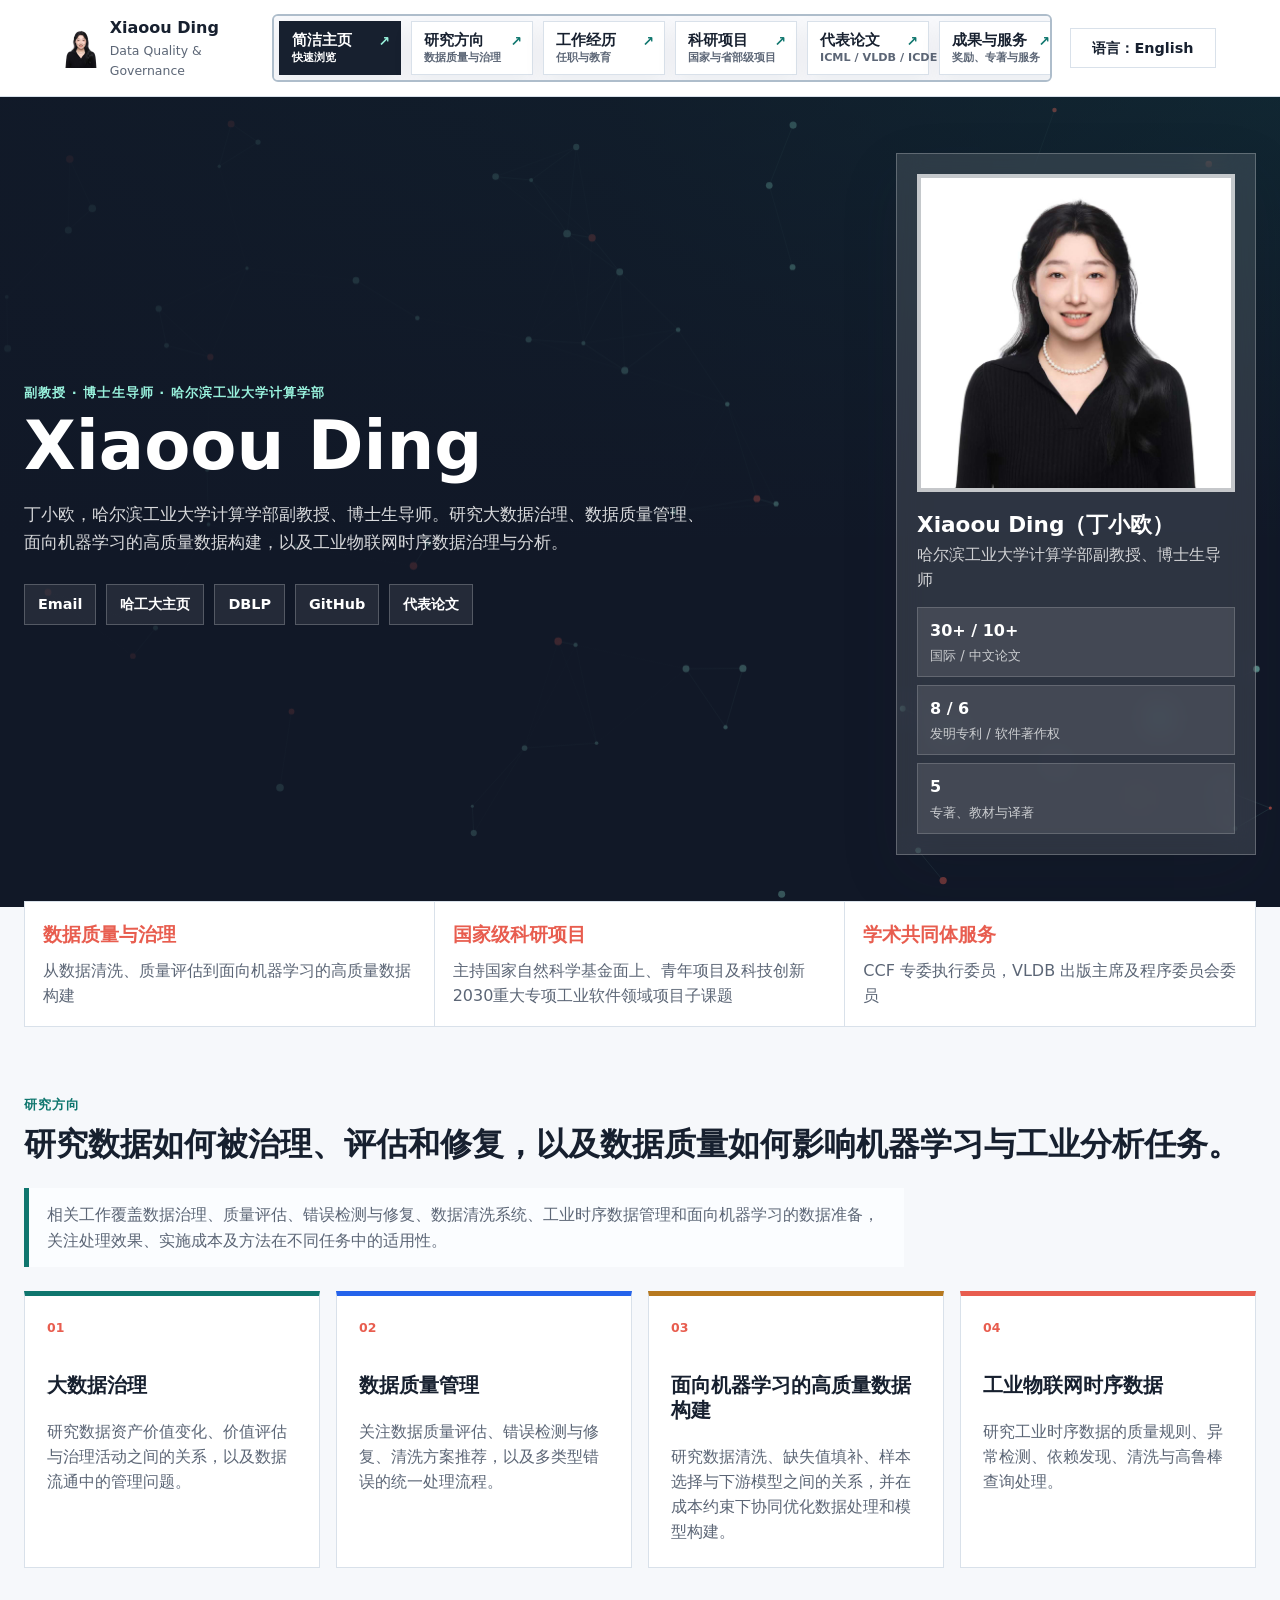
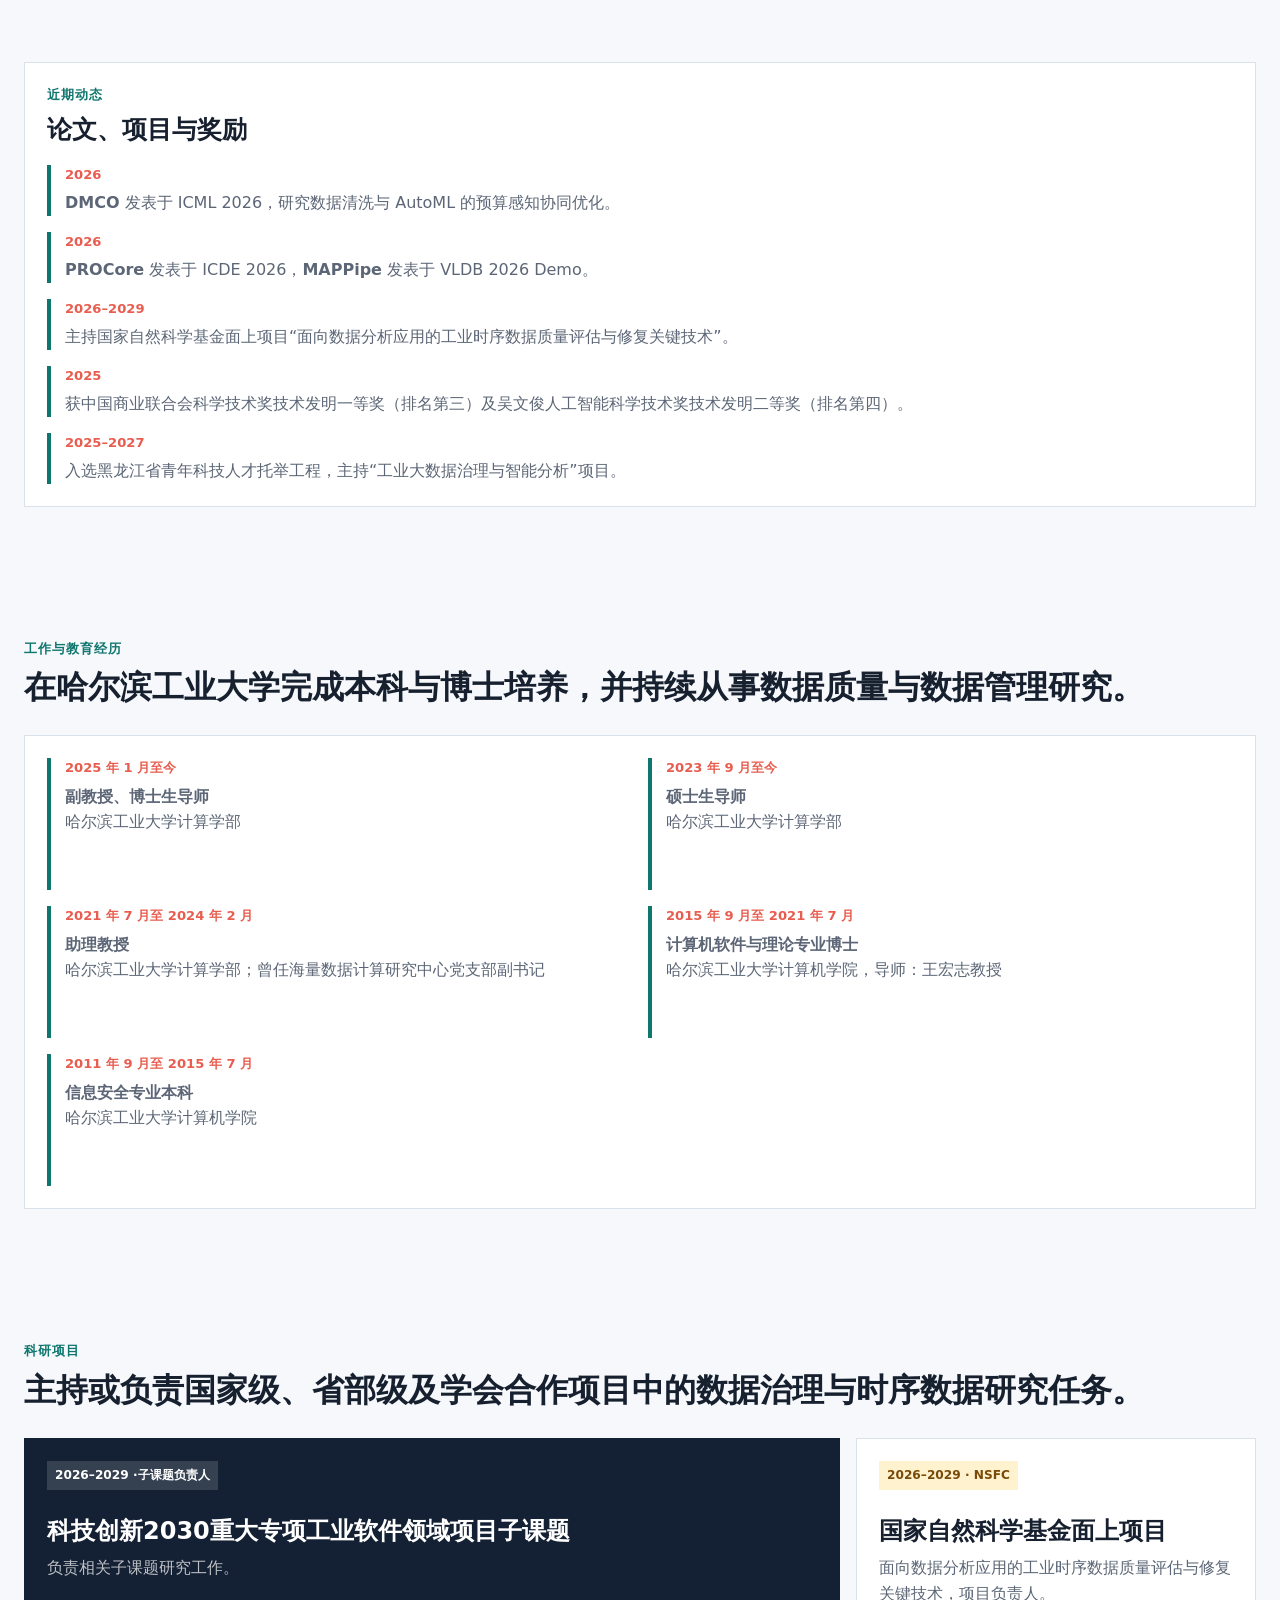
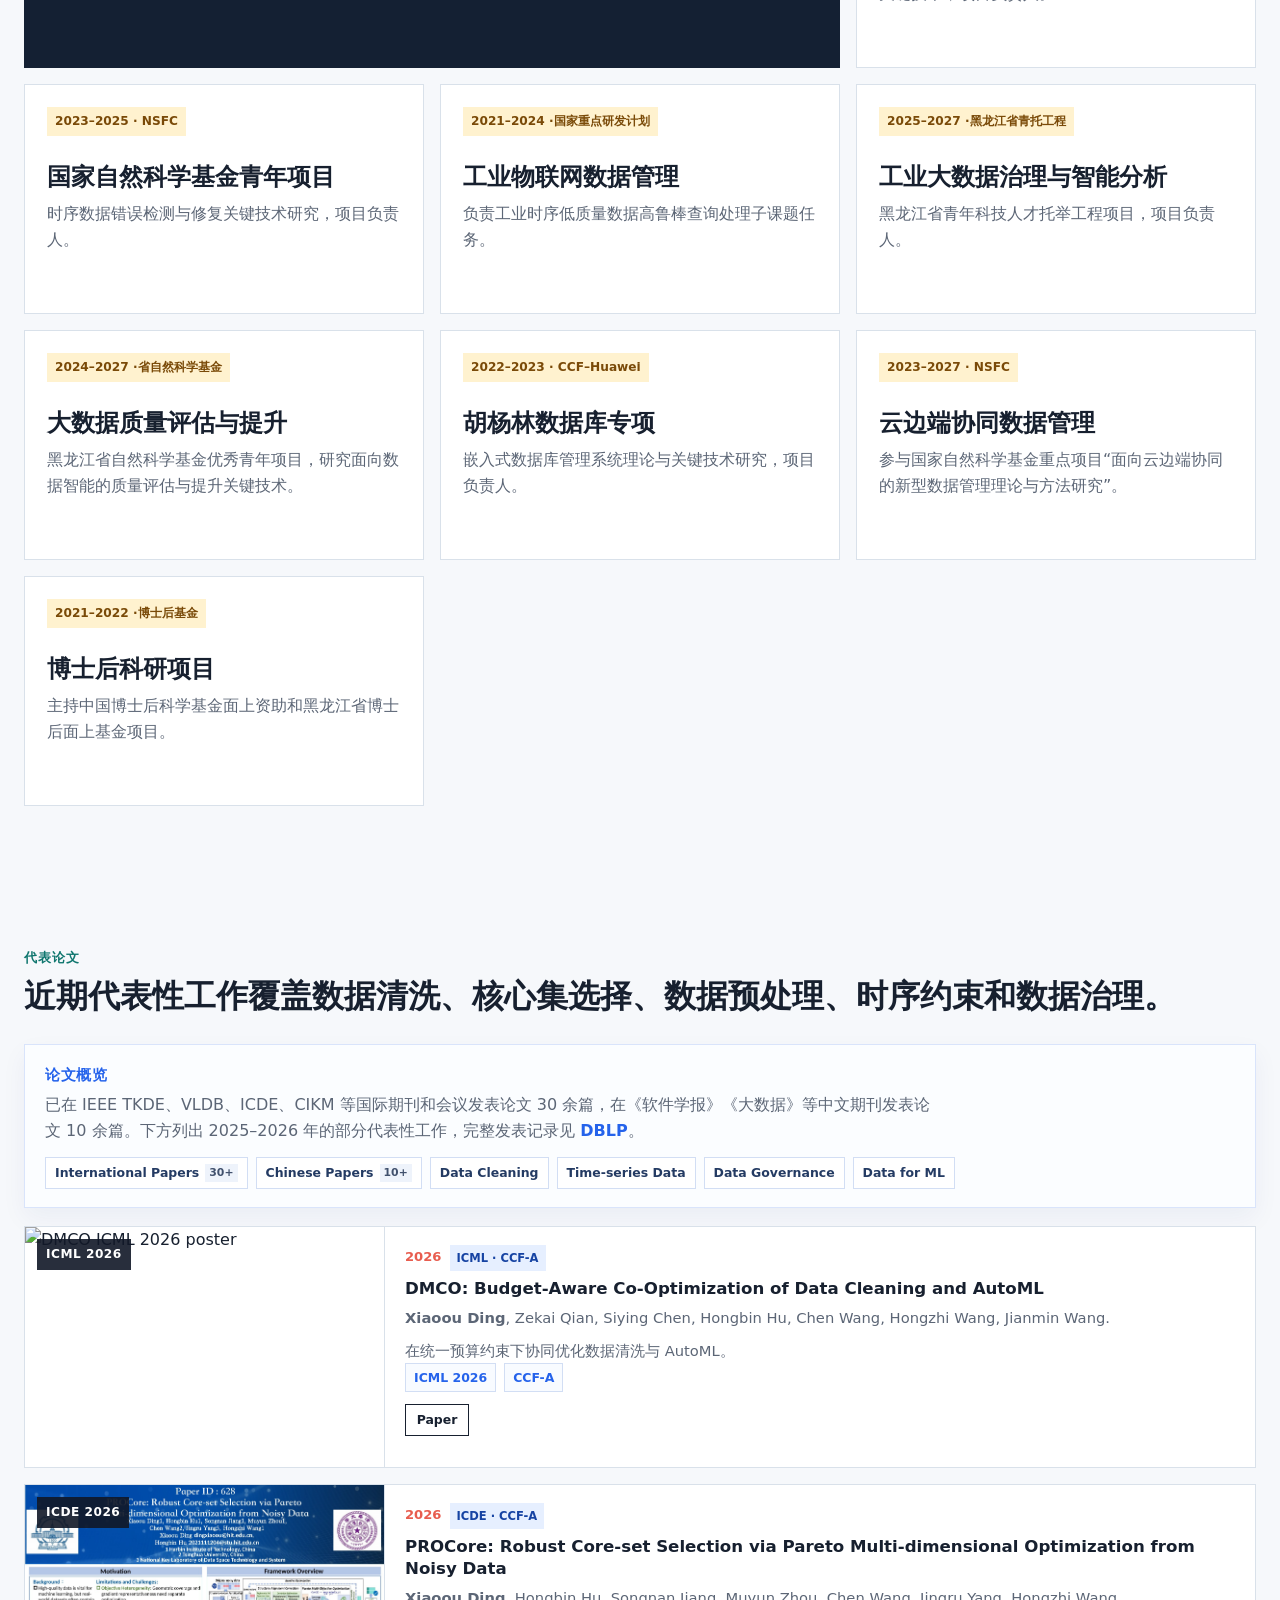
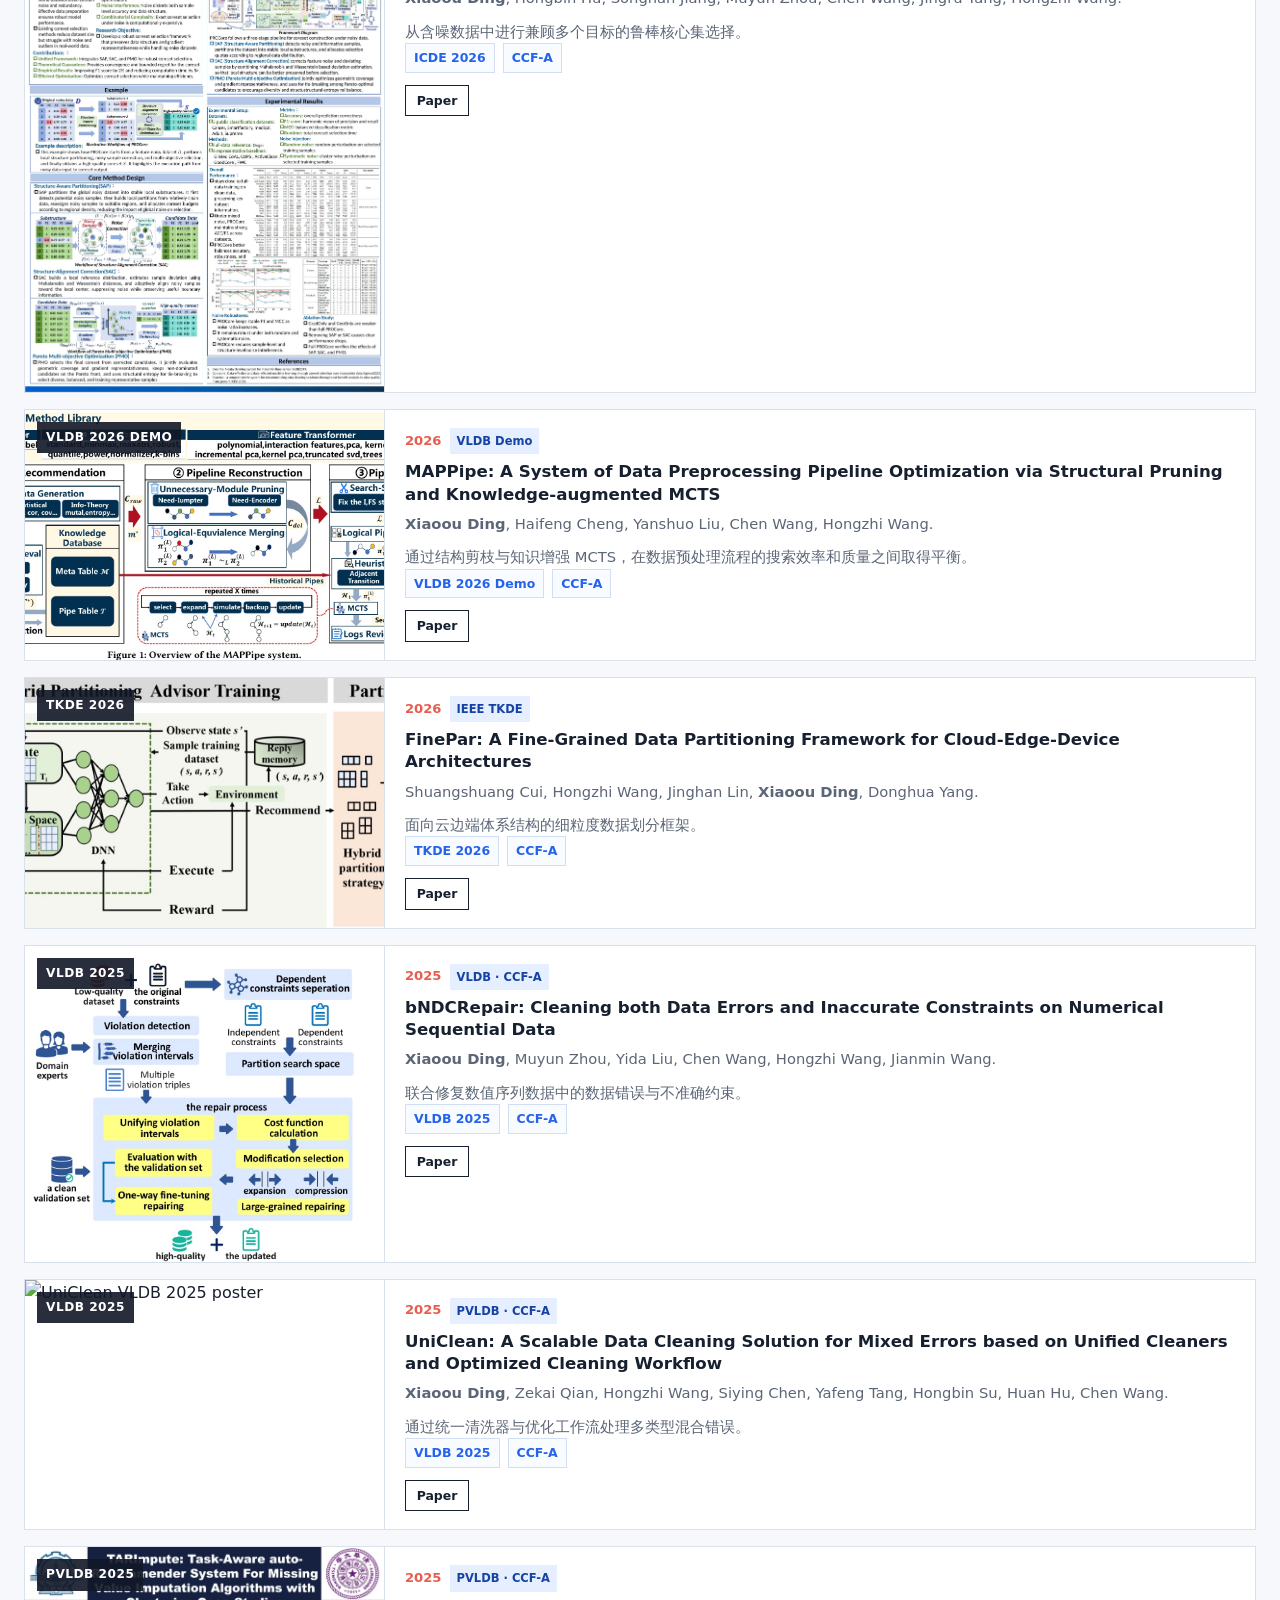
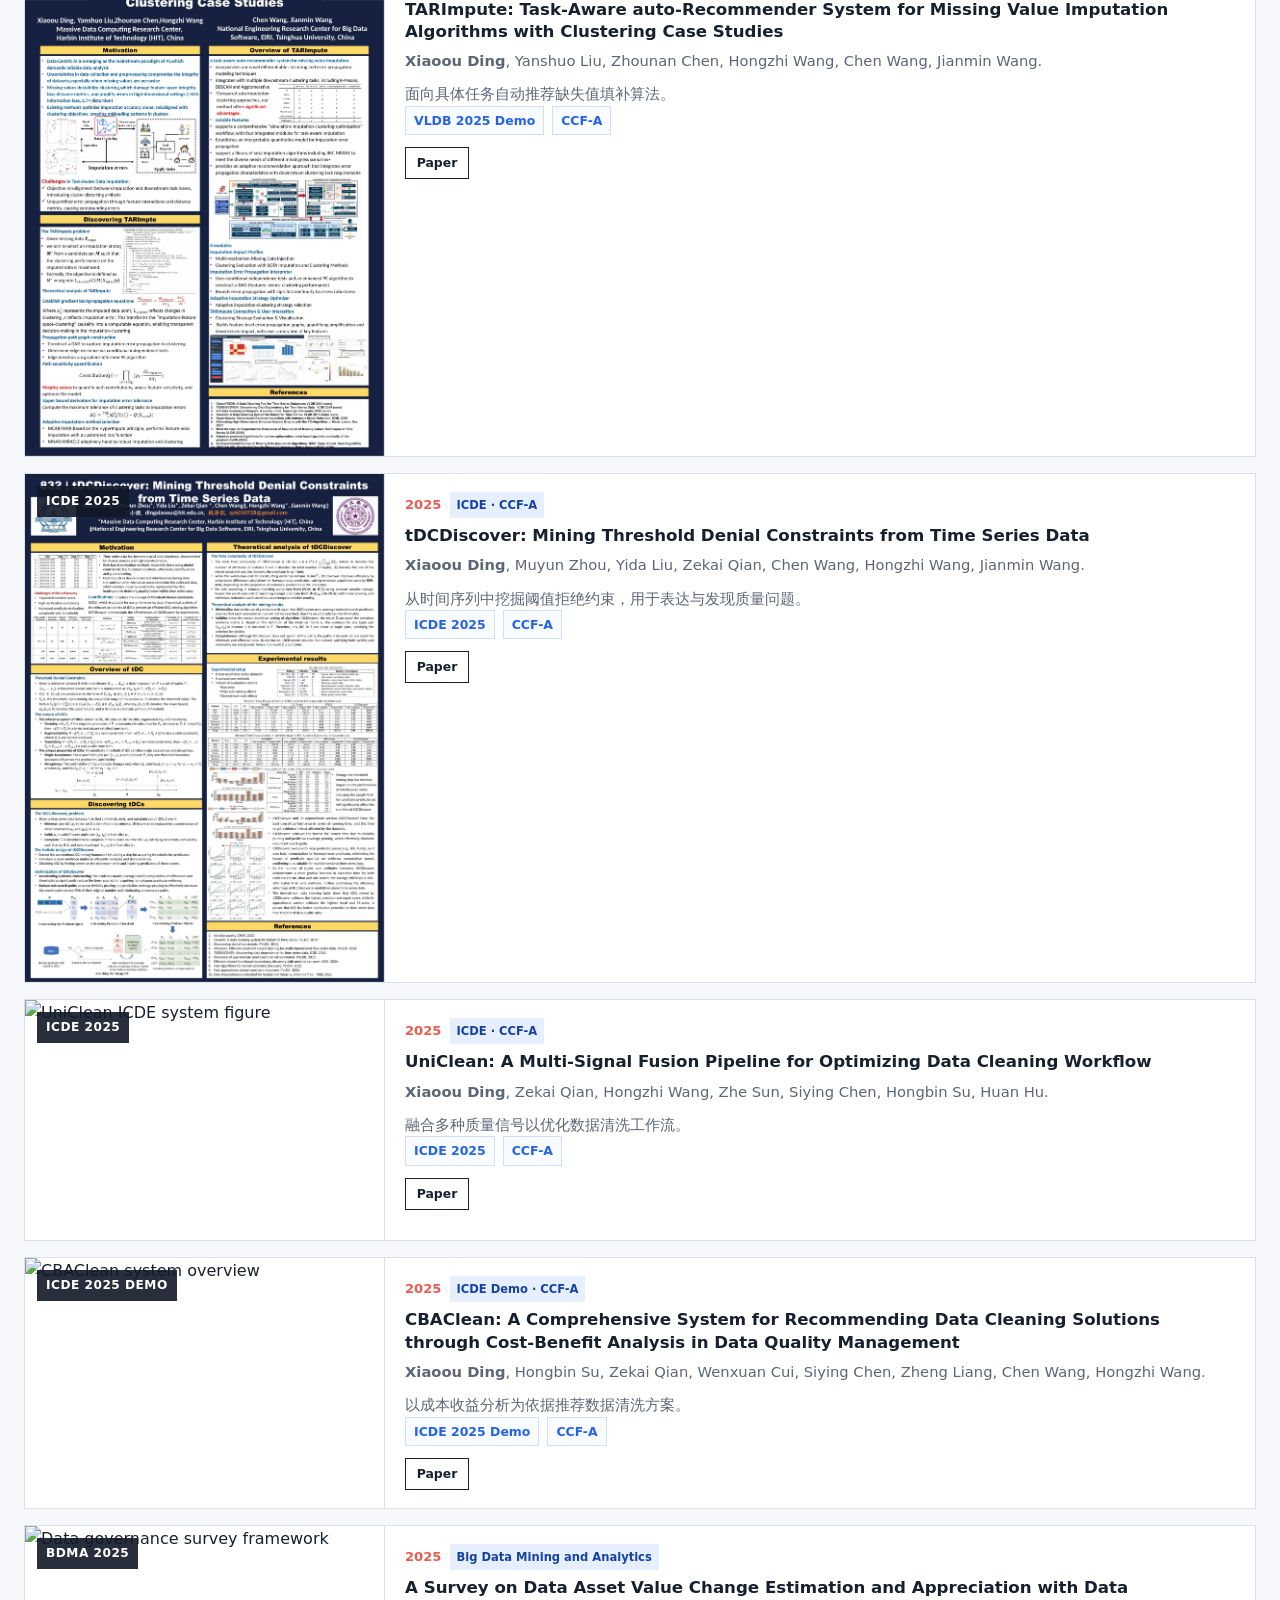
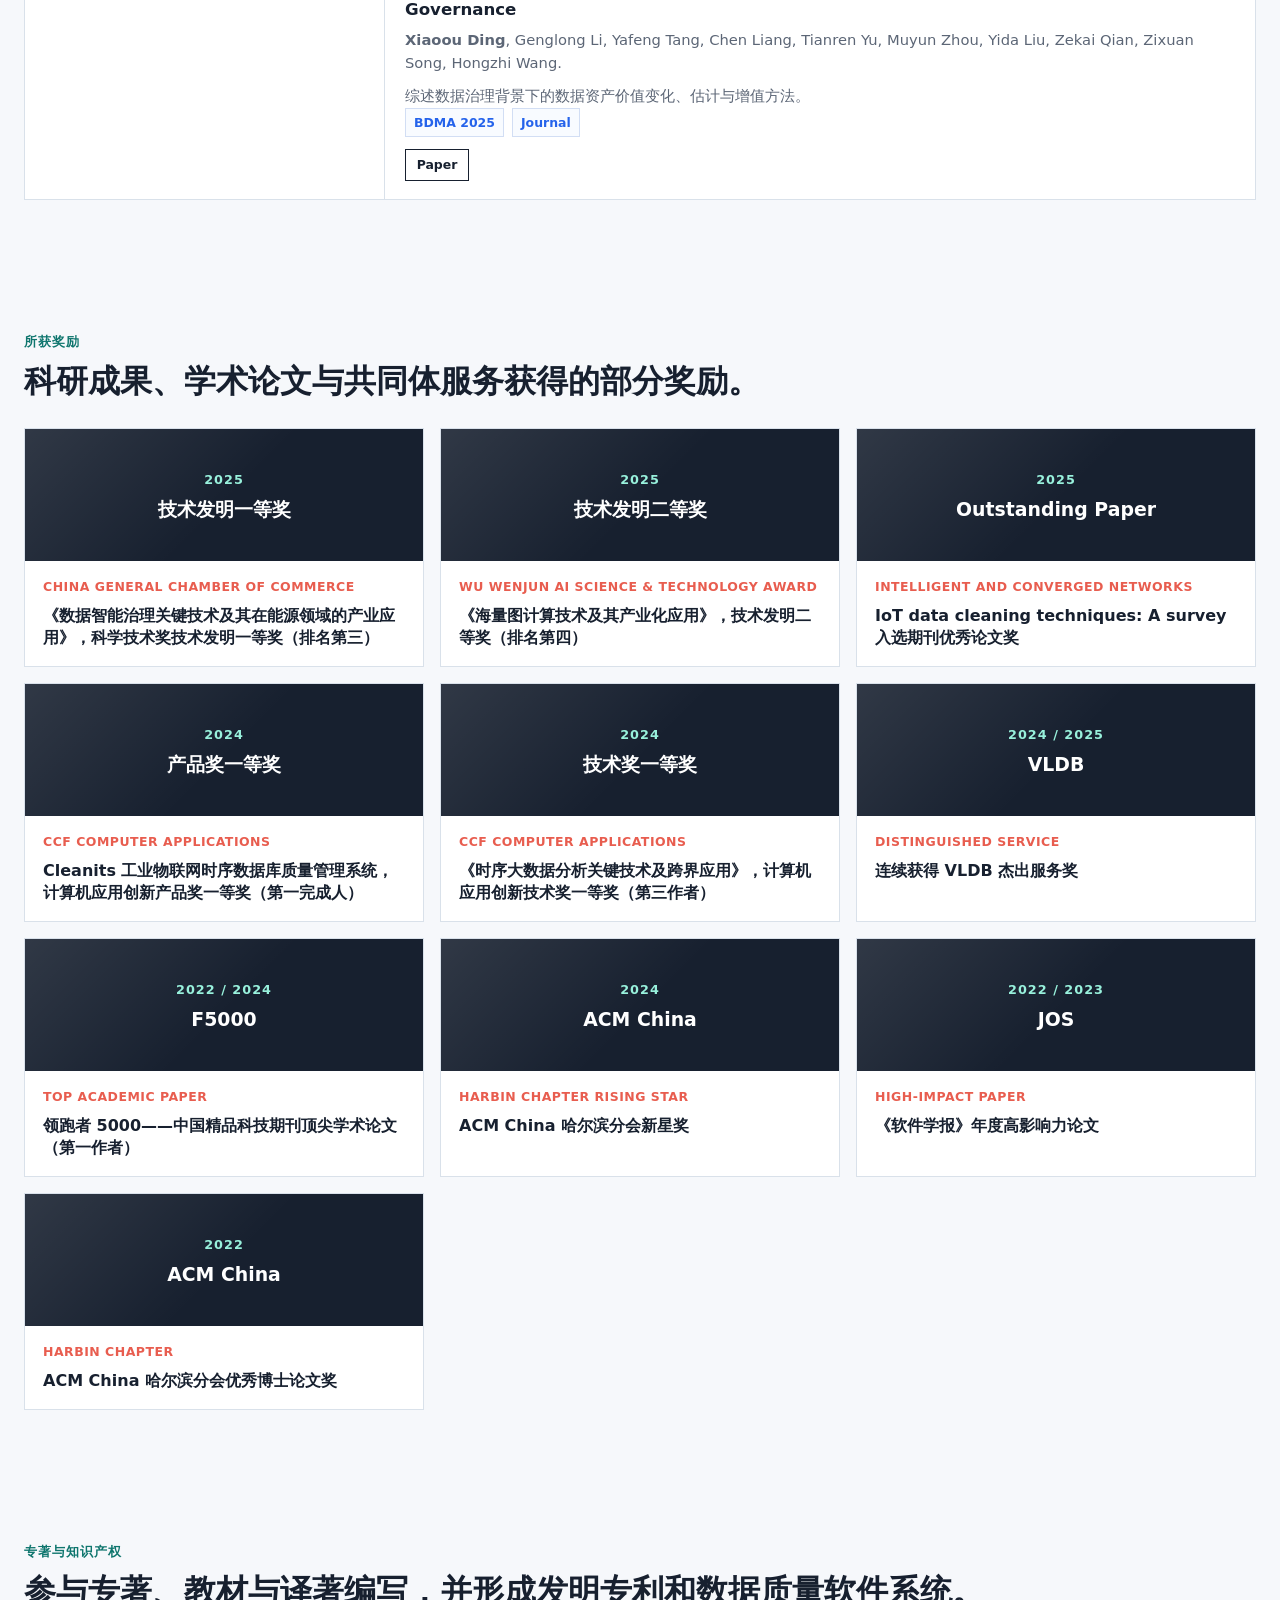
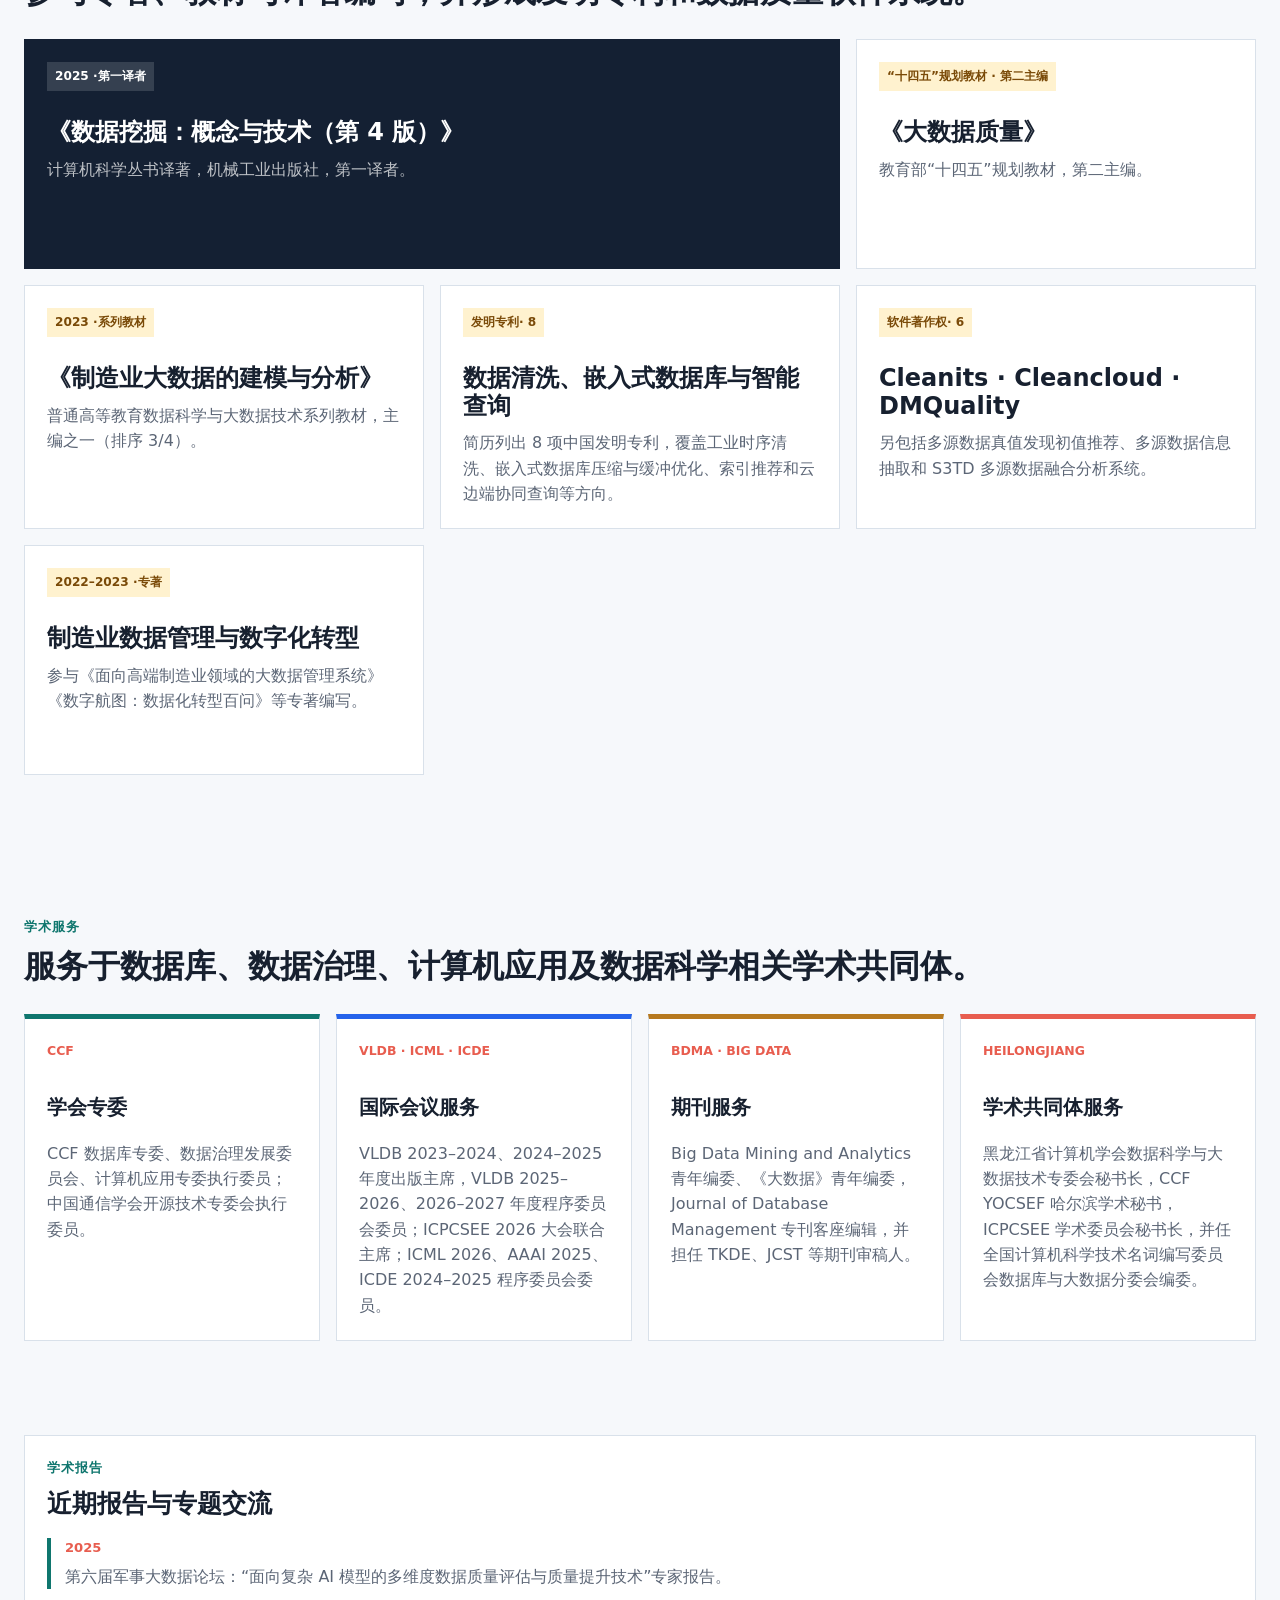
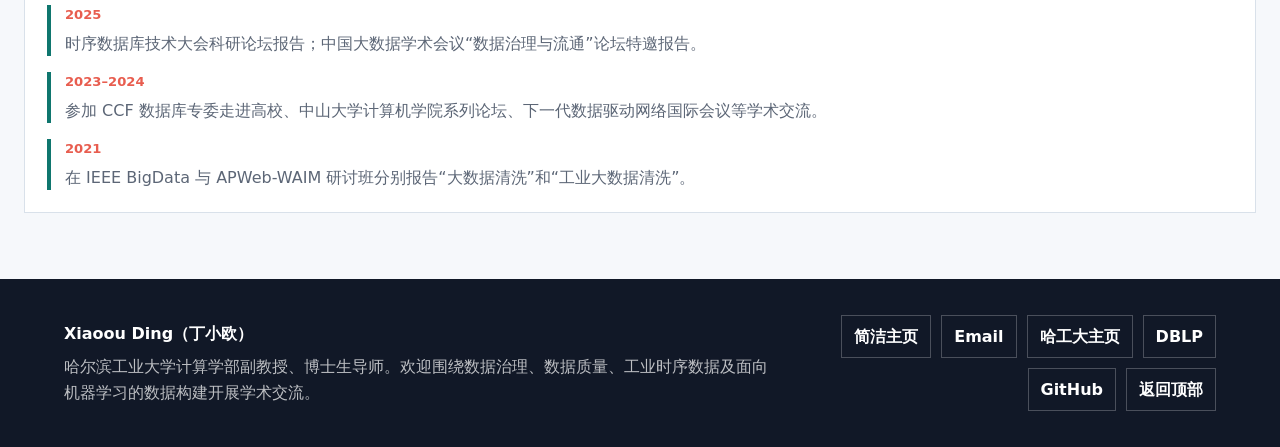
==== commit d2b6cbe2: "Generalize major project descriptions" ====
--- a/index.html
+++ b/index.html
@@ -122,8 +122,8 @@
       </a>
       <a href="#projects">
         <b><span class="zh">国家级科研项目</span><span class="en">National Research Projects</span></b>
-        <span class="zh">主持国家自然科学基金面上、青年项目及国家重大专项子课题</span>
-        <span class="en">PI for NSFC General and Young Scientists projects and a national major-project subtask</span>
+        <span class="zh">主持国家自然科学基金面上、青年项目及科技创新2030重大专项工业软件领域项目子课题</span>
+        <span class="en">PI for NSFC General and Young Scientists projects and a subtask under a Science and Technology Innovation 2030 project in the industrial software domain</span>
       </a>
       <a href="#achievements">
         <b><span class="zh">学术共同体服务</span><span class="en">Academic Service</span></b>
@@ -247,9 +247,9 @@
       <div class="software-grid">
         <article class="software-card featured">
           <span>2026–2029 · <span class="zh">子课题负责人</span><span class="en">Subtask Lead</span></span>
-          <h3><span class="zh">科技创新 2030 重大专项</span><span class="en">Science and Technology Innovation 2030</span></h3>
-          <p class="zh">面向流程工业智能工厂操作系统，负责多模态工业数据跨尺度时空建模与数据特征提取任务。</p>
-          <p class="en">Leads work on cross-scale spatiotemporal modeling and feature extraction for multimodal industrial data in a major smart-manufacturing project.</p>
+          <h3><span class="zh">科技创新2030重大专项工业软件领域项目子课题</span><span class="en">Science and Technology Innovation 2030 Project Subtask in Industrial Software</span></h3>
+          <p class="zh">负责相关子课题研究工作。</p>
+          <p class="en">Leads the related project subtask.</p>
         </article>
         <article class="software-card">
           <span>2026–2029 · NSFC</span>
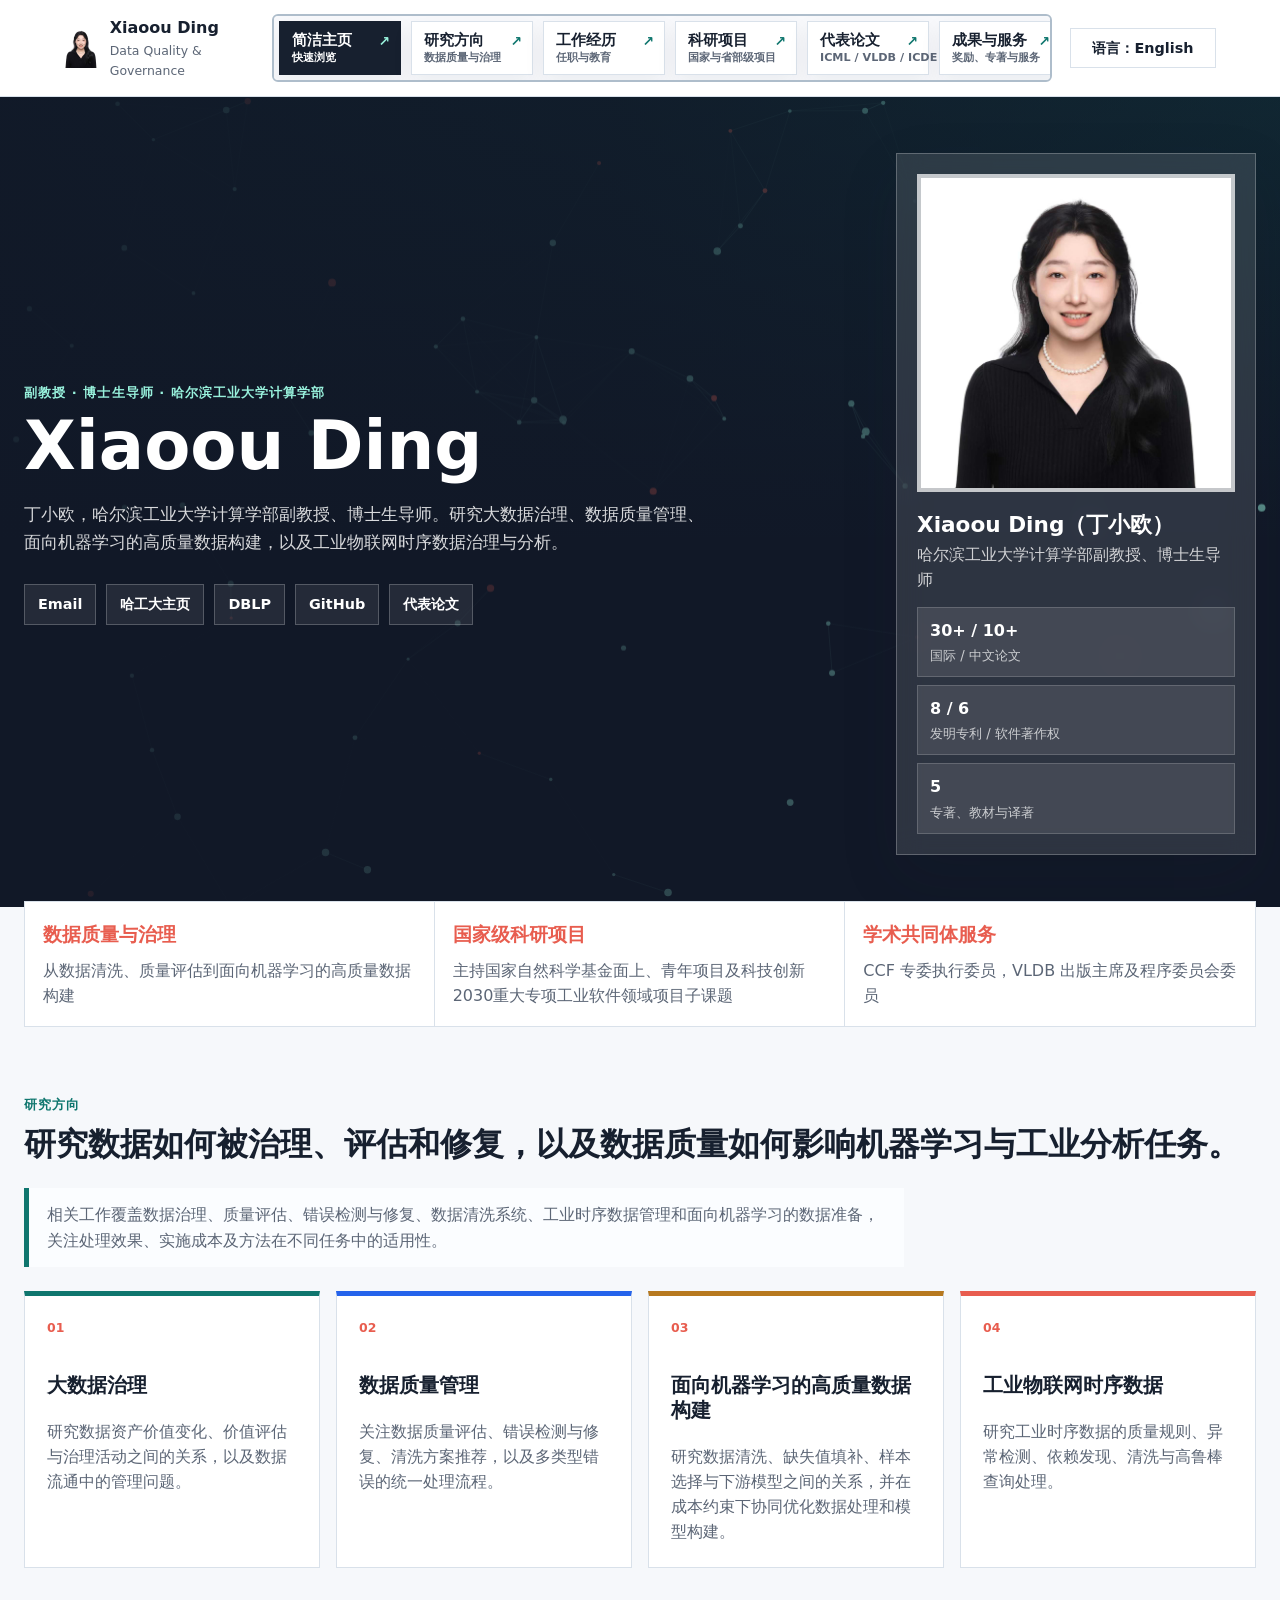
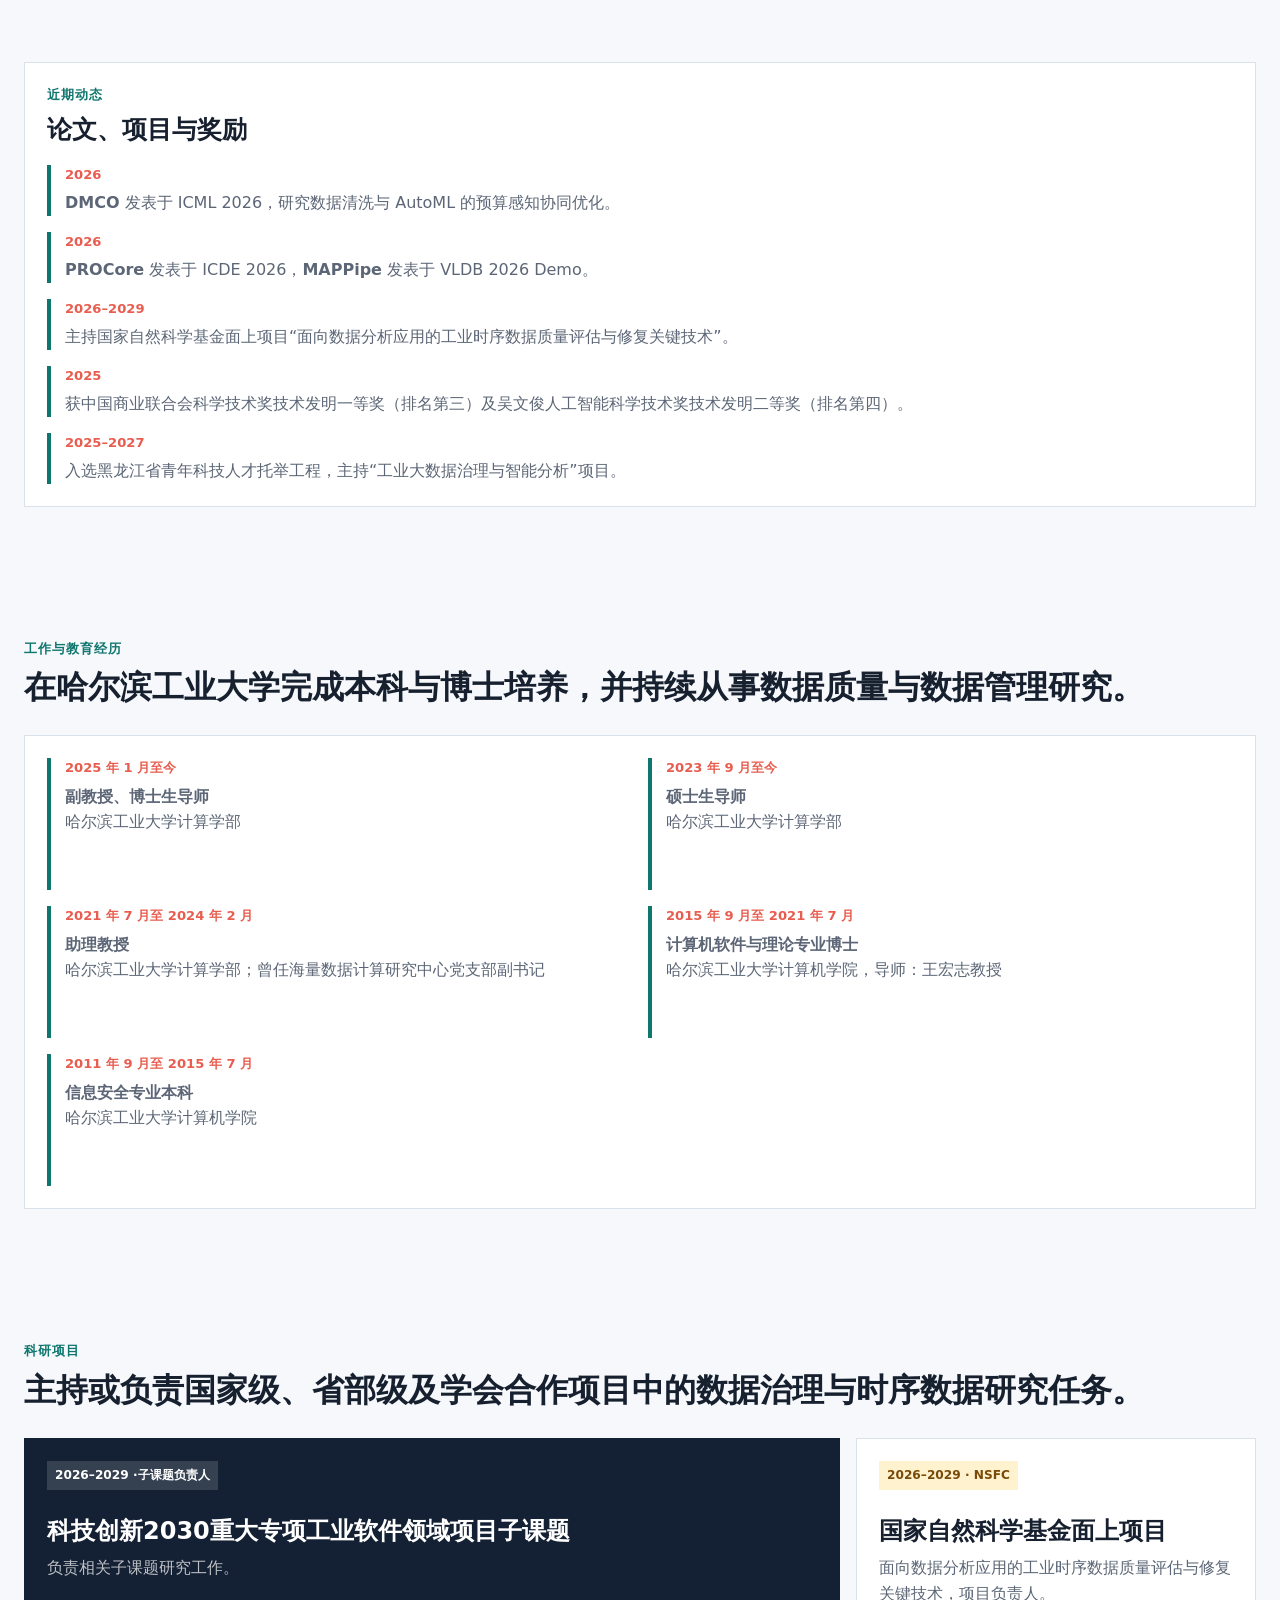
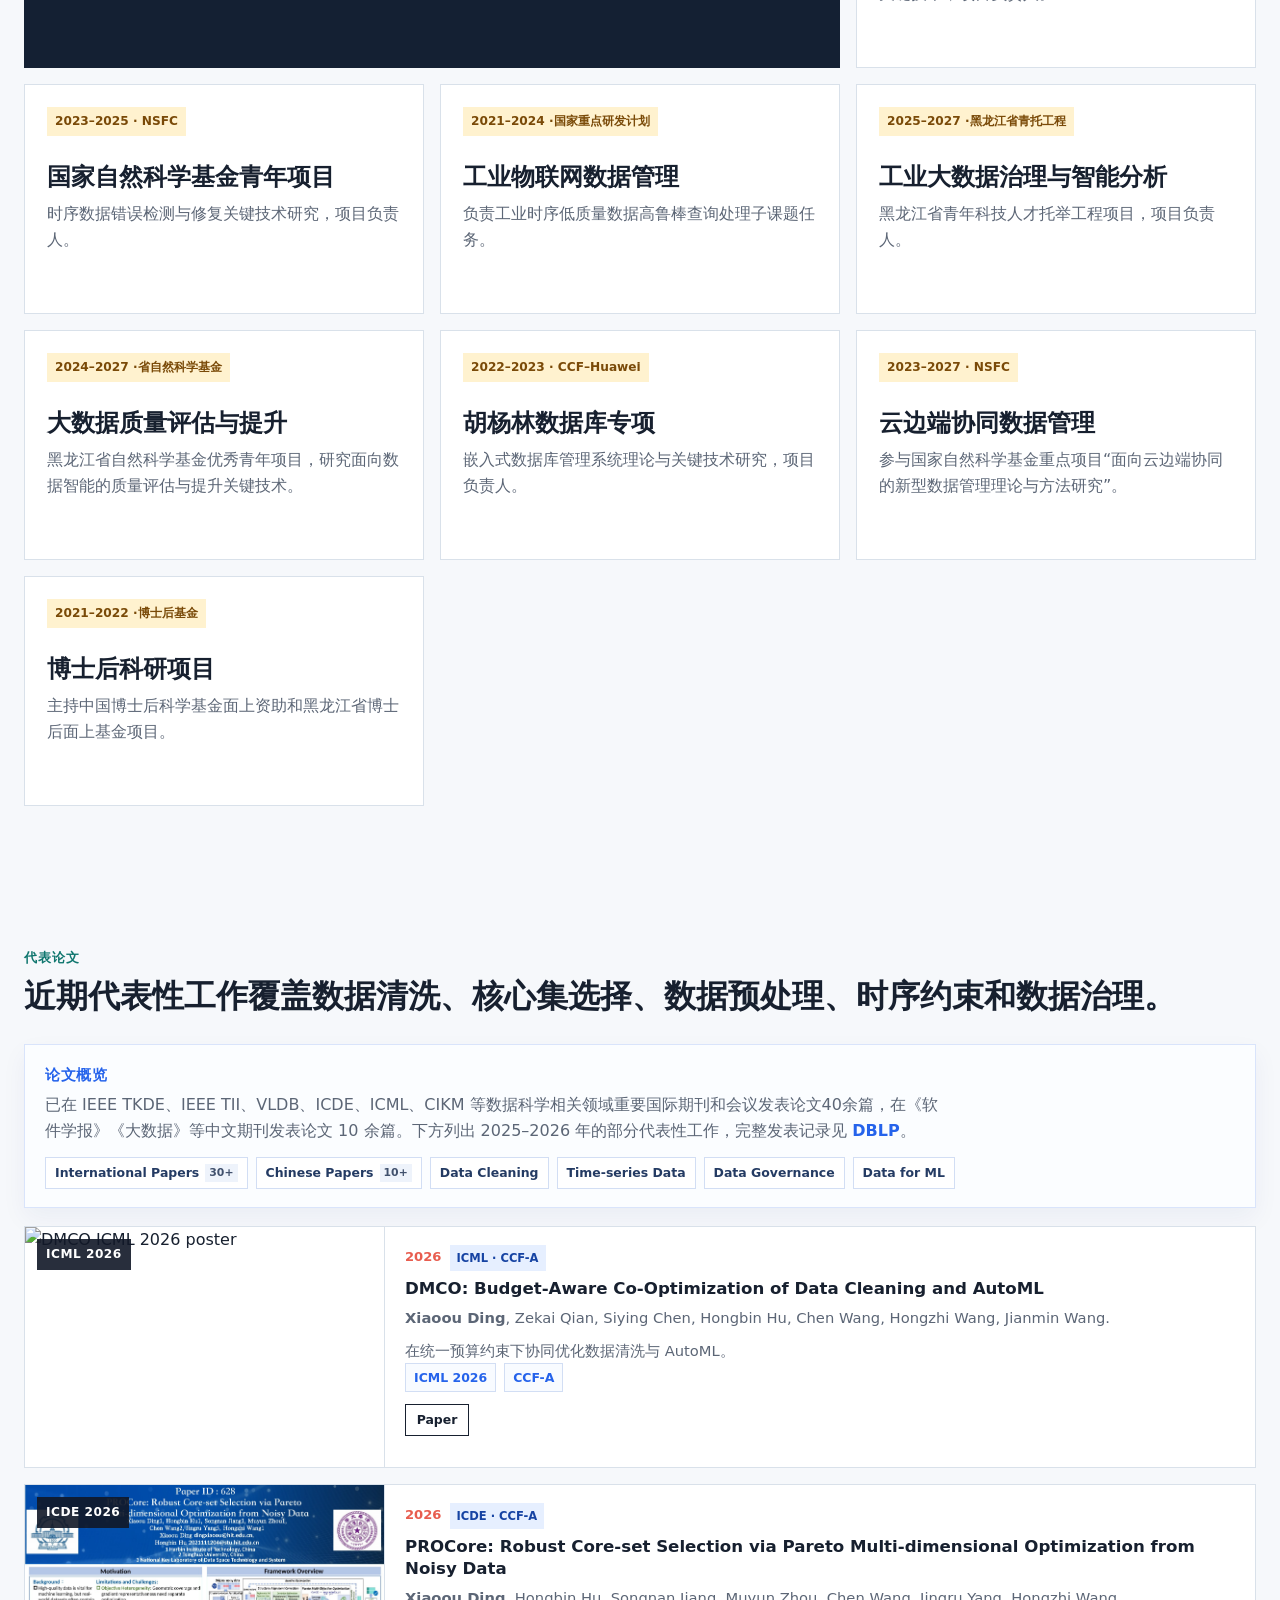
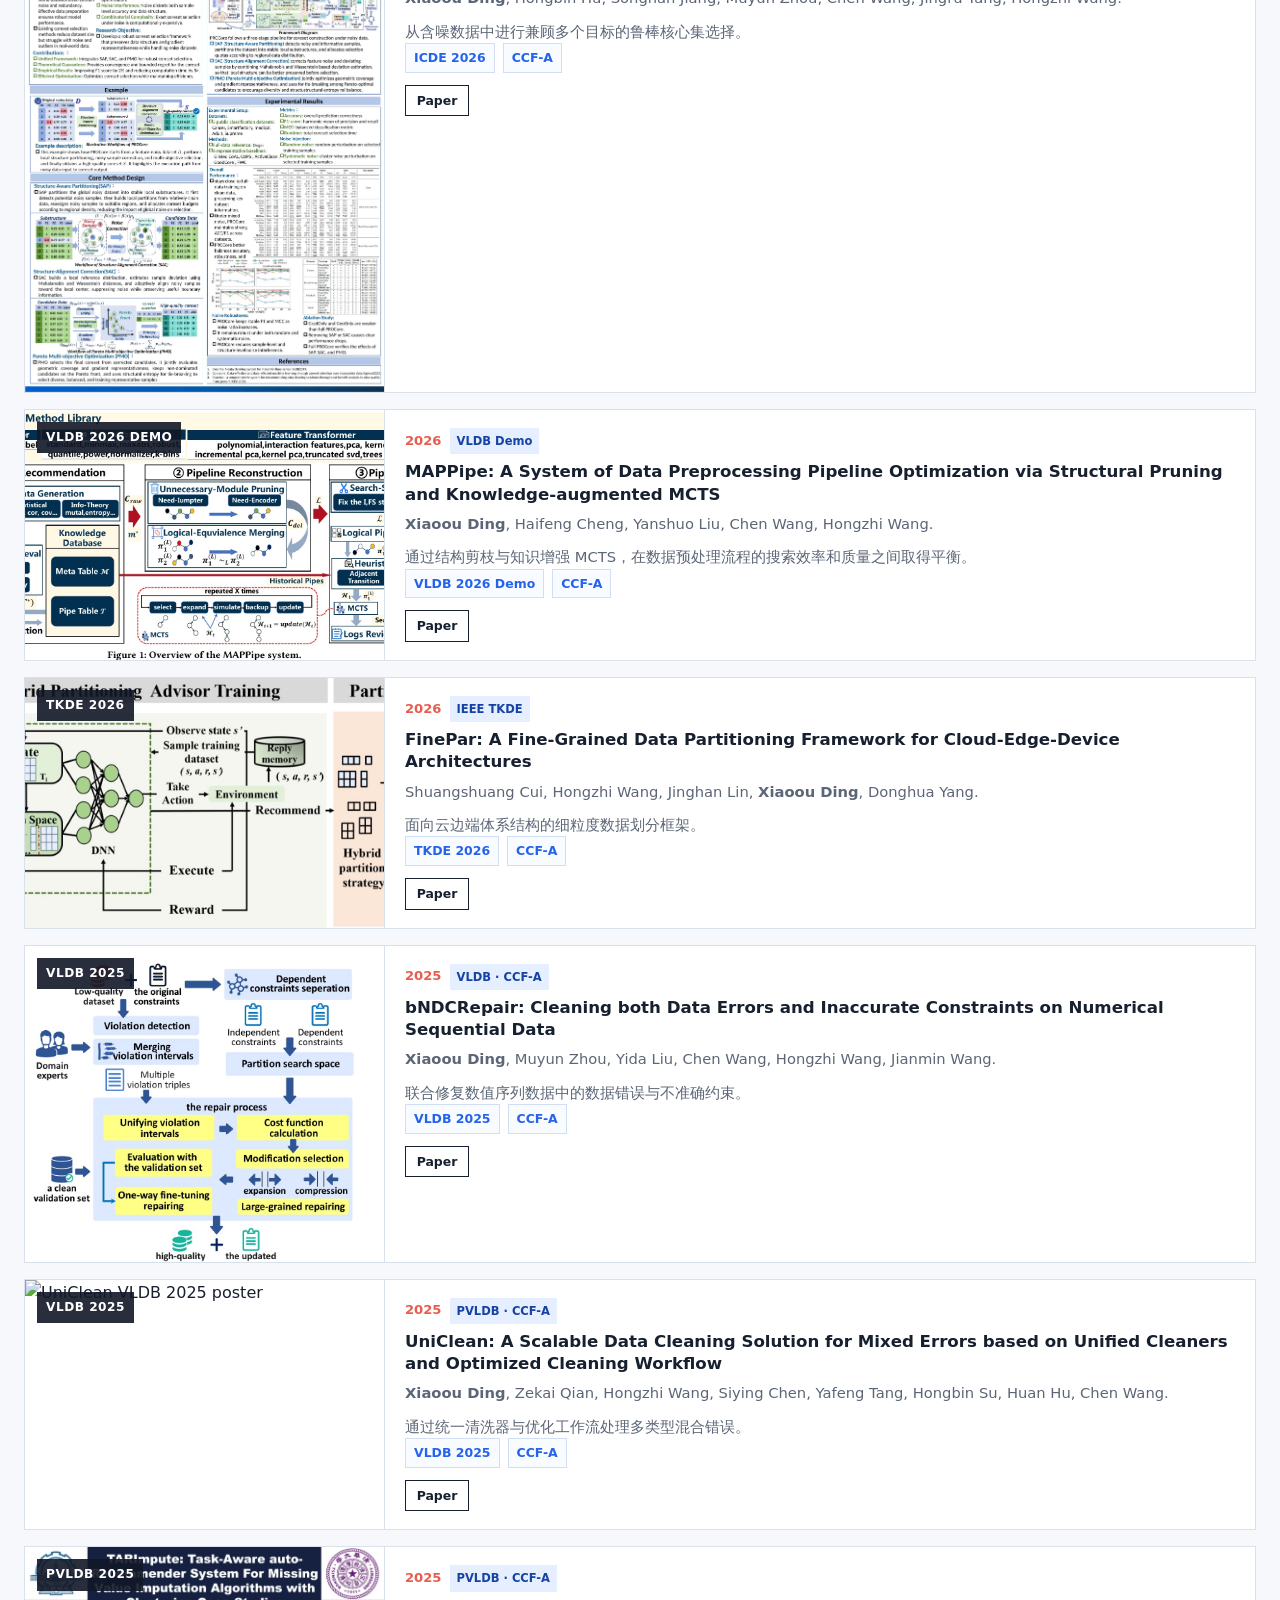
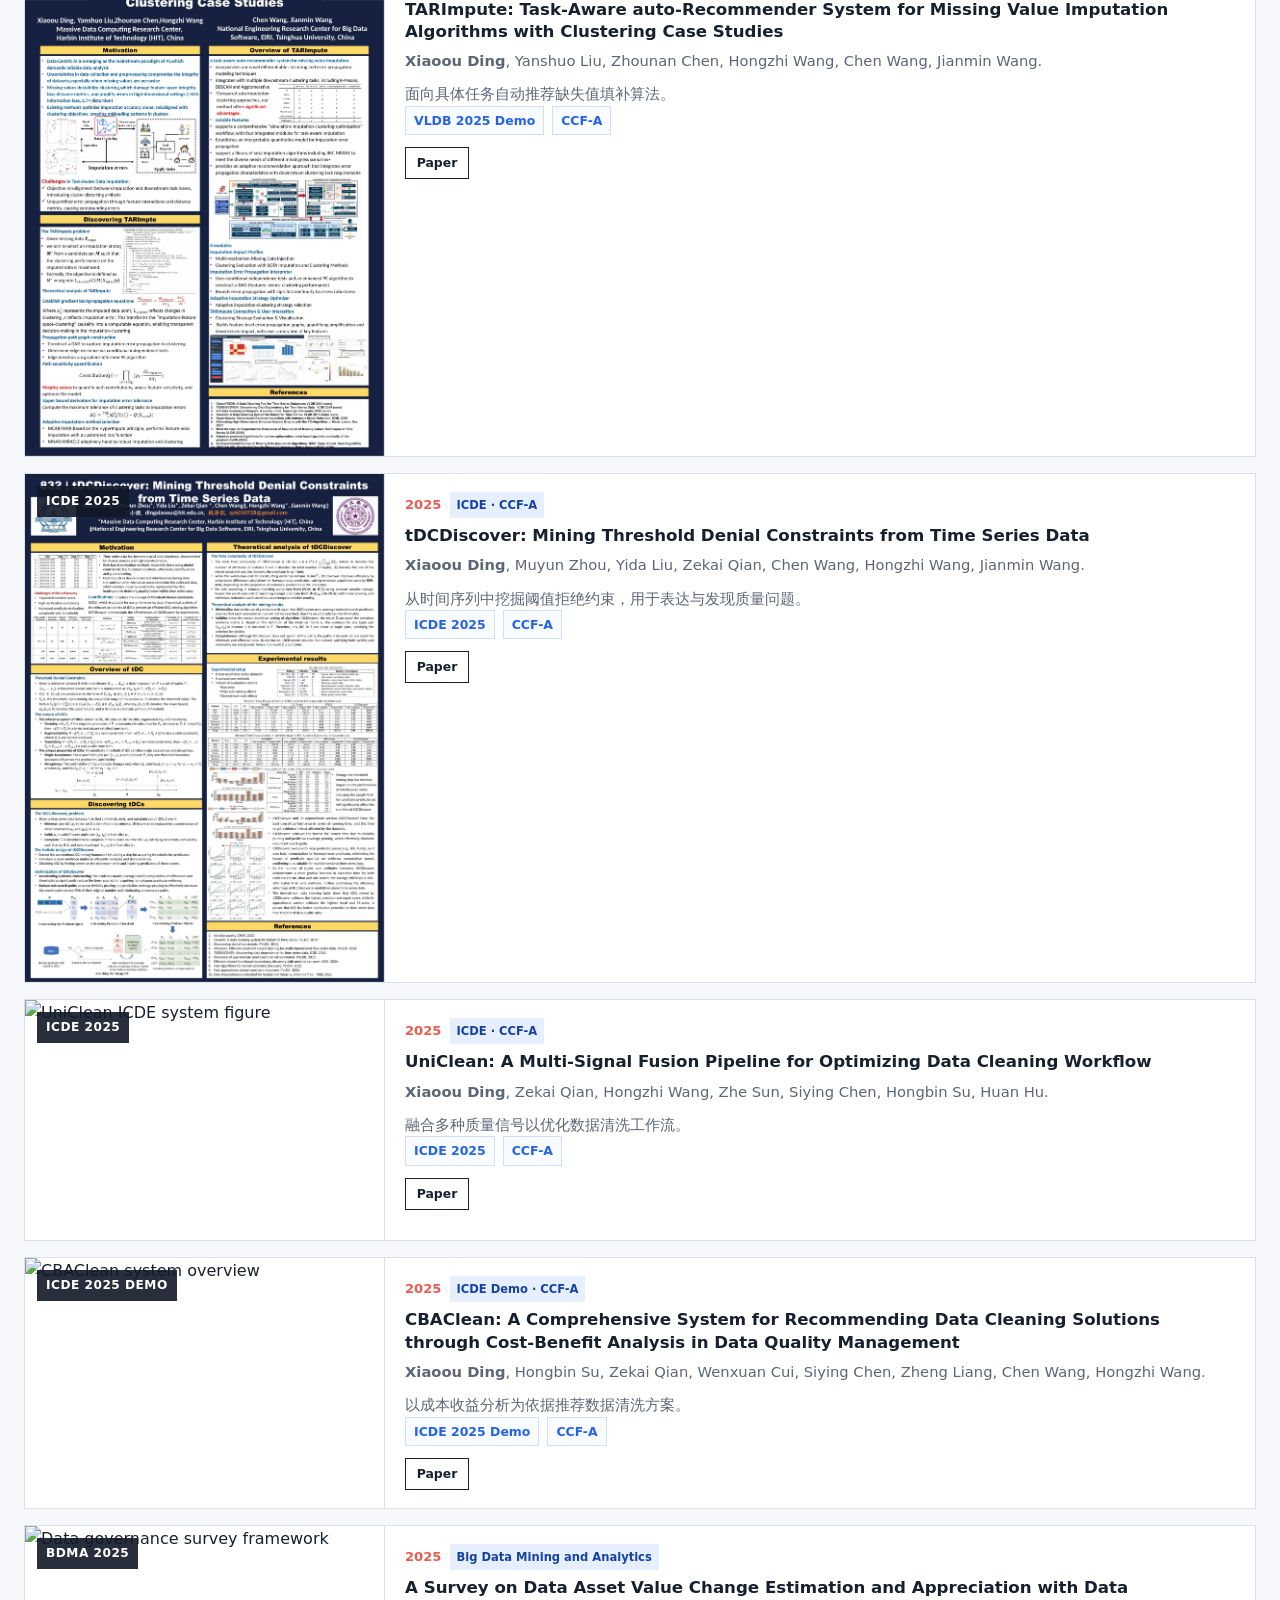
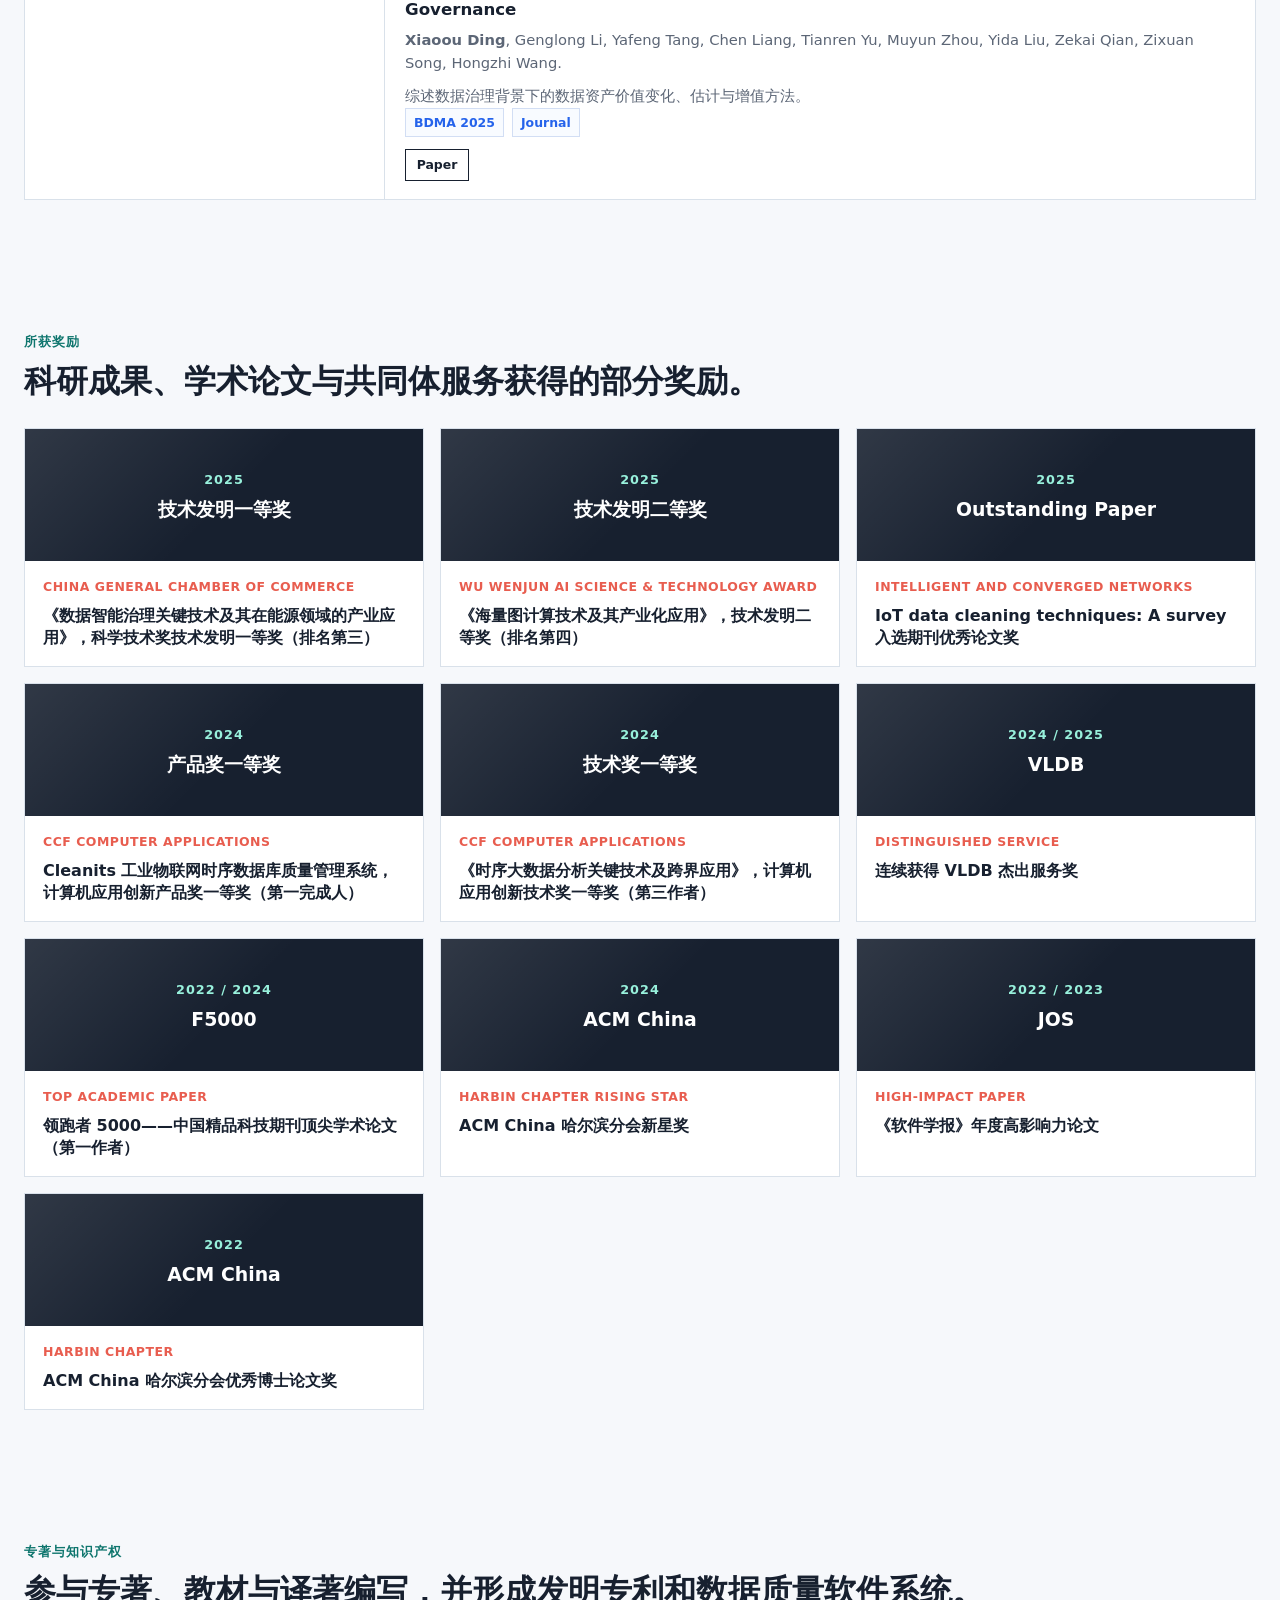
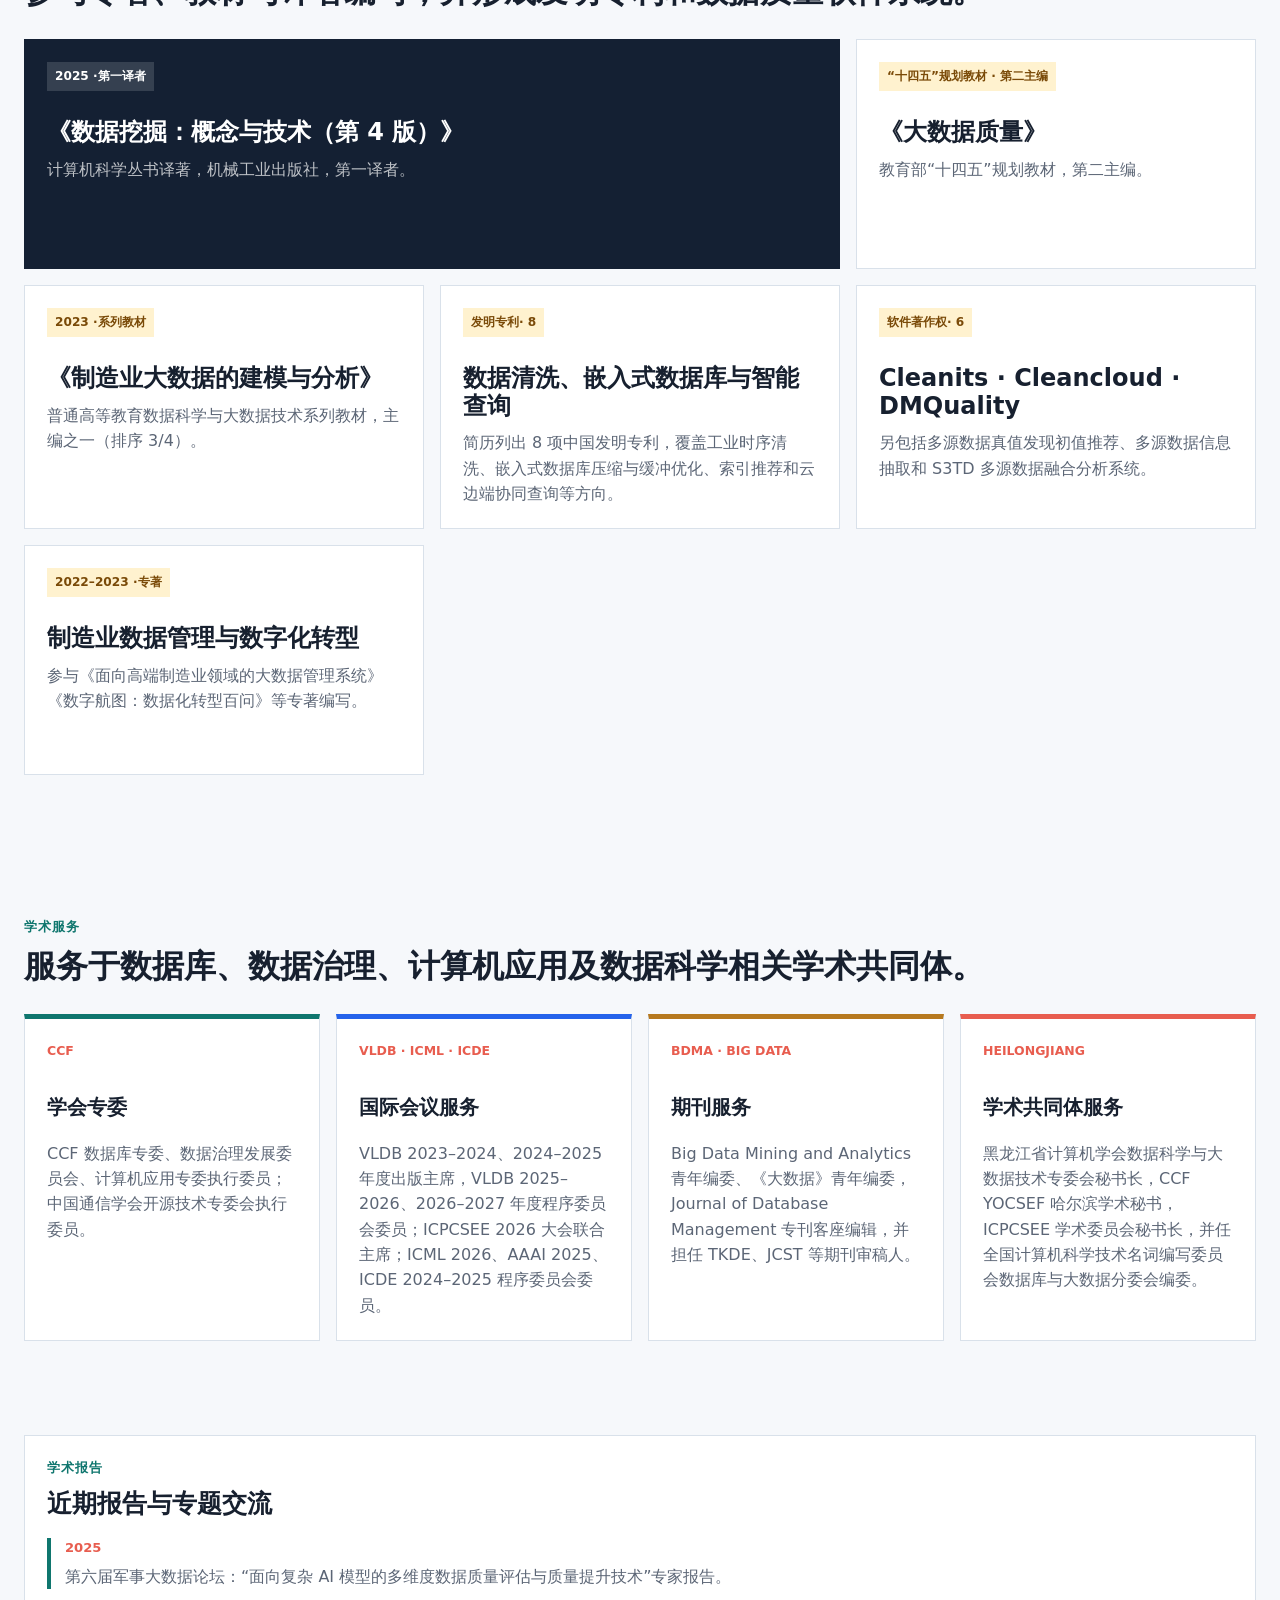
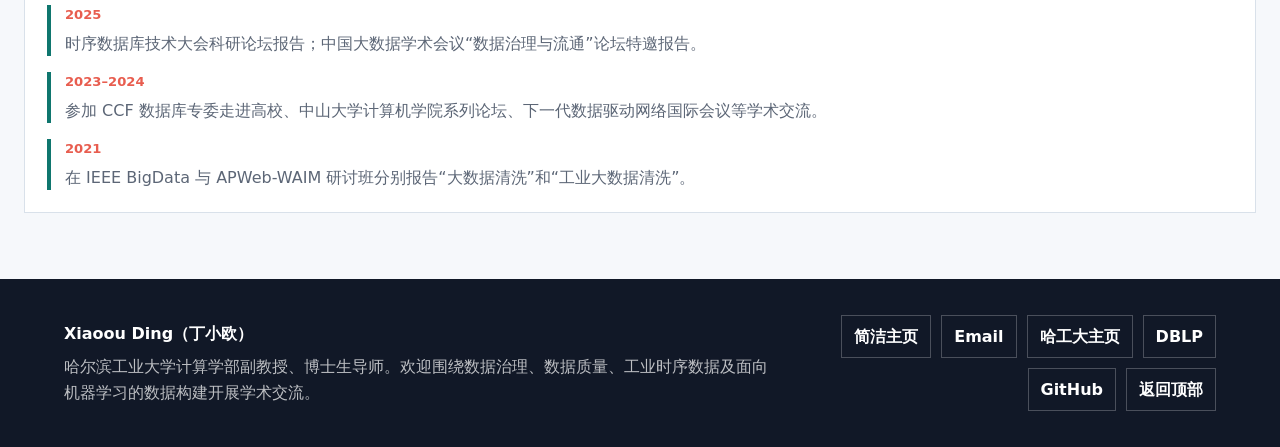
==== commit c2b053fb: "Update Chinese publication summary wording" ====
--- a/index.html
+++ b/index.html
@@ -309,7 +309,7 @@
       </div>
       <div class="publication-board" aria-label="Publication overview">
         <p class="publication-board-title"><span class="zh">论文概览</span><span class="en">Publication overview</span></p>
-        <p class="zh">已在 IEEE TKDE、VLDB、ICDE、CIKM 等国际期刊和会议发表论文 30 余篇，在《软件学报》《大数据》等中文期刊发表论文 10 余篇。下方列出 2025–2026 年的部分代表性工作，完整发表记录见 <a href="https://dblp.org/pid/168/4671" target="_blank" rel="noopener">DBLP</a>。</p>
+        <p class="zh">已在 IEEE TKDE、IEEE TII、VLDB、ICDE、ICML、CIKM 等数据科学相关领域重要国际期刊和会议发表论文40余篇，在《软件学报》《大数据》等中文期刊发表论文 10 余篇。下方列出 2025–2026 年的部分代表性工作，完整发表记录见 <a href="https://dblp.org/pid/168/4671" target="_blank" rel="noopener">DBLP</a>。</p>
         <p class="en">More than 30 papers have appeared in international journals and conferences including IEEE TKDE, VLDB, ICDE, and CIKM, with more than 10 additional papers in leading Chinese journals. The selection below covers recent work from 2025–2026; see <a href="https://dblp.org/pid/168/4671" target="_blank" rel="noopener">DBLP</a> for the full publication record.</p>
         <div class="publication-tags" aria-label="Publication topics">
           <span>International Papers <b>30+</b></span>
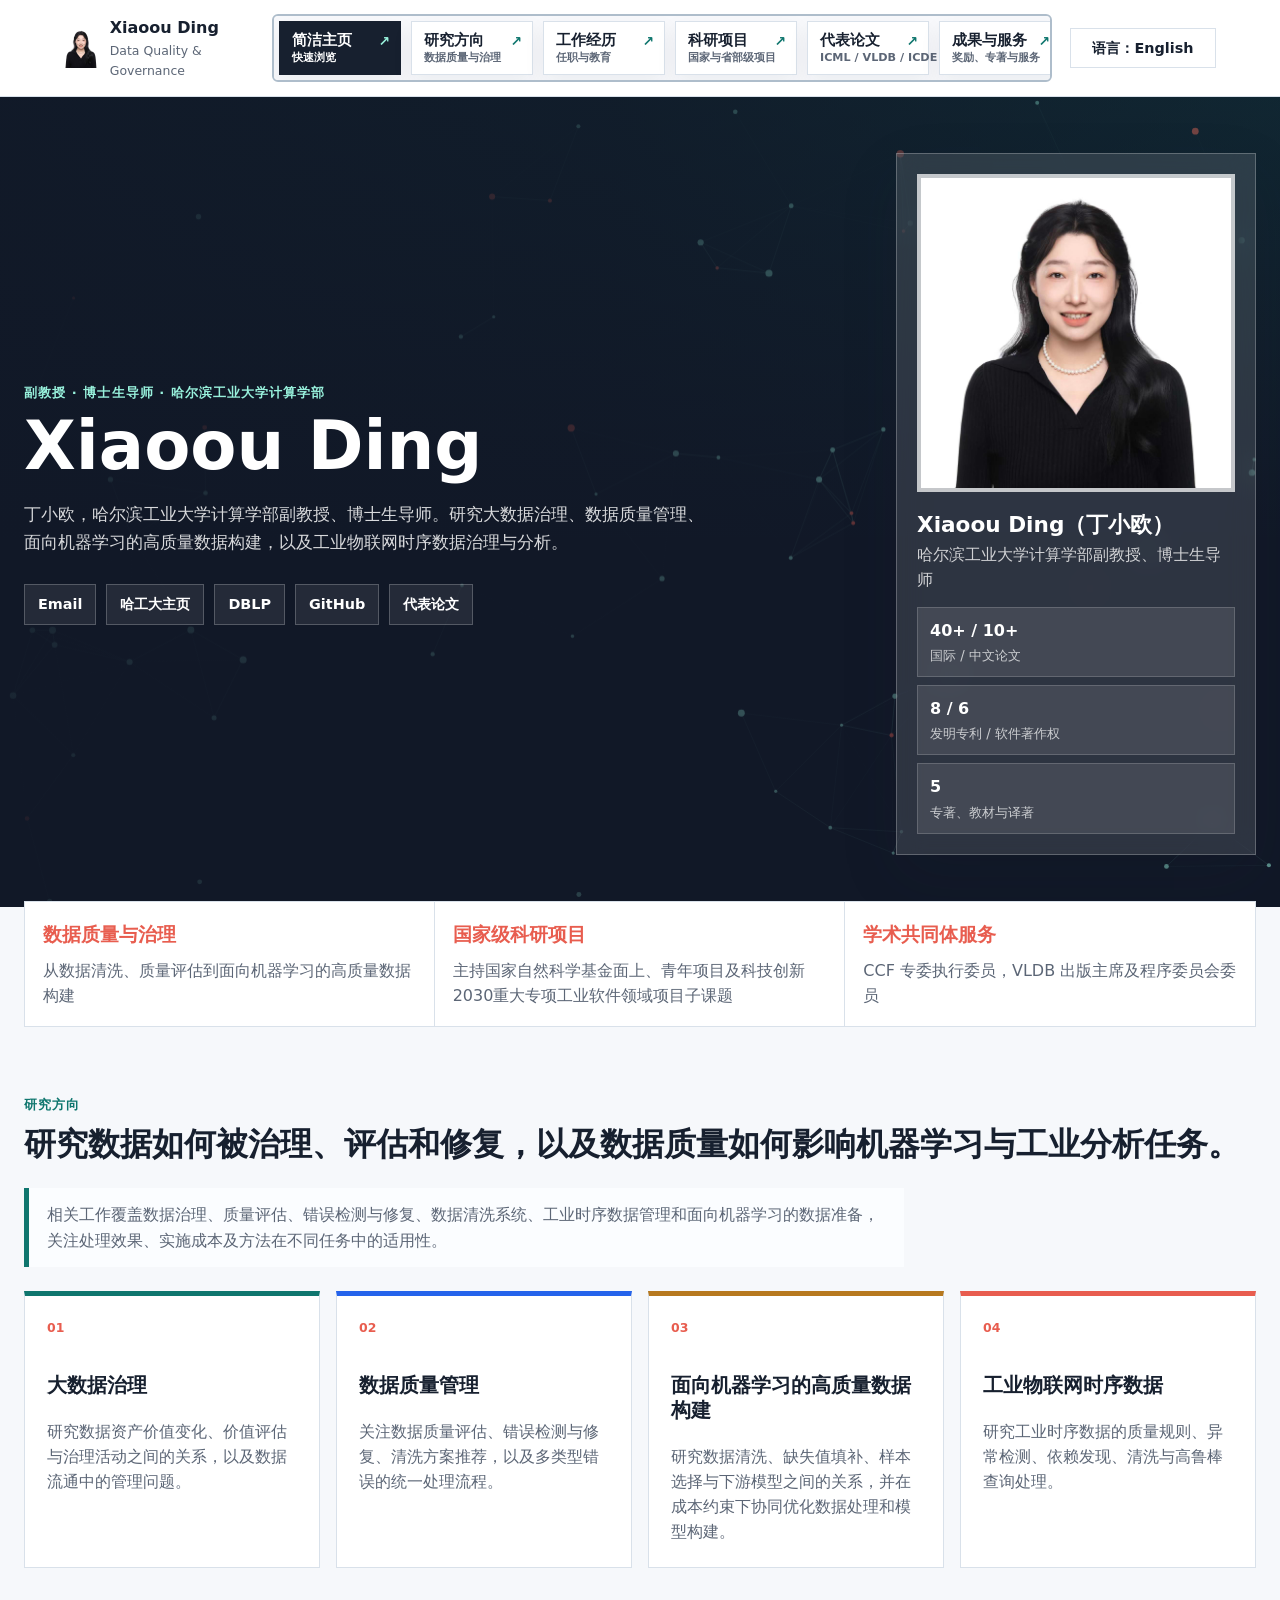
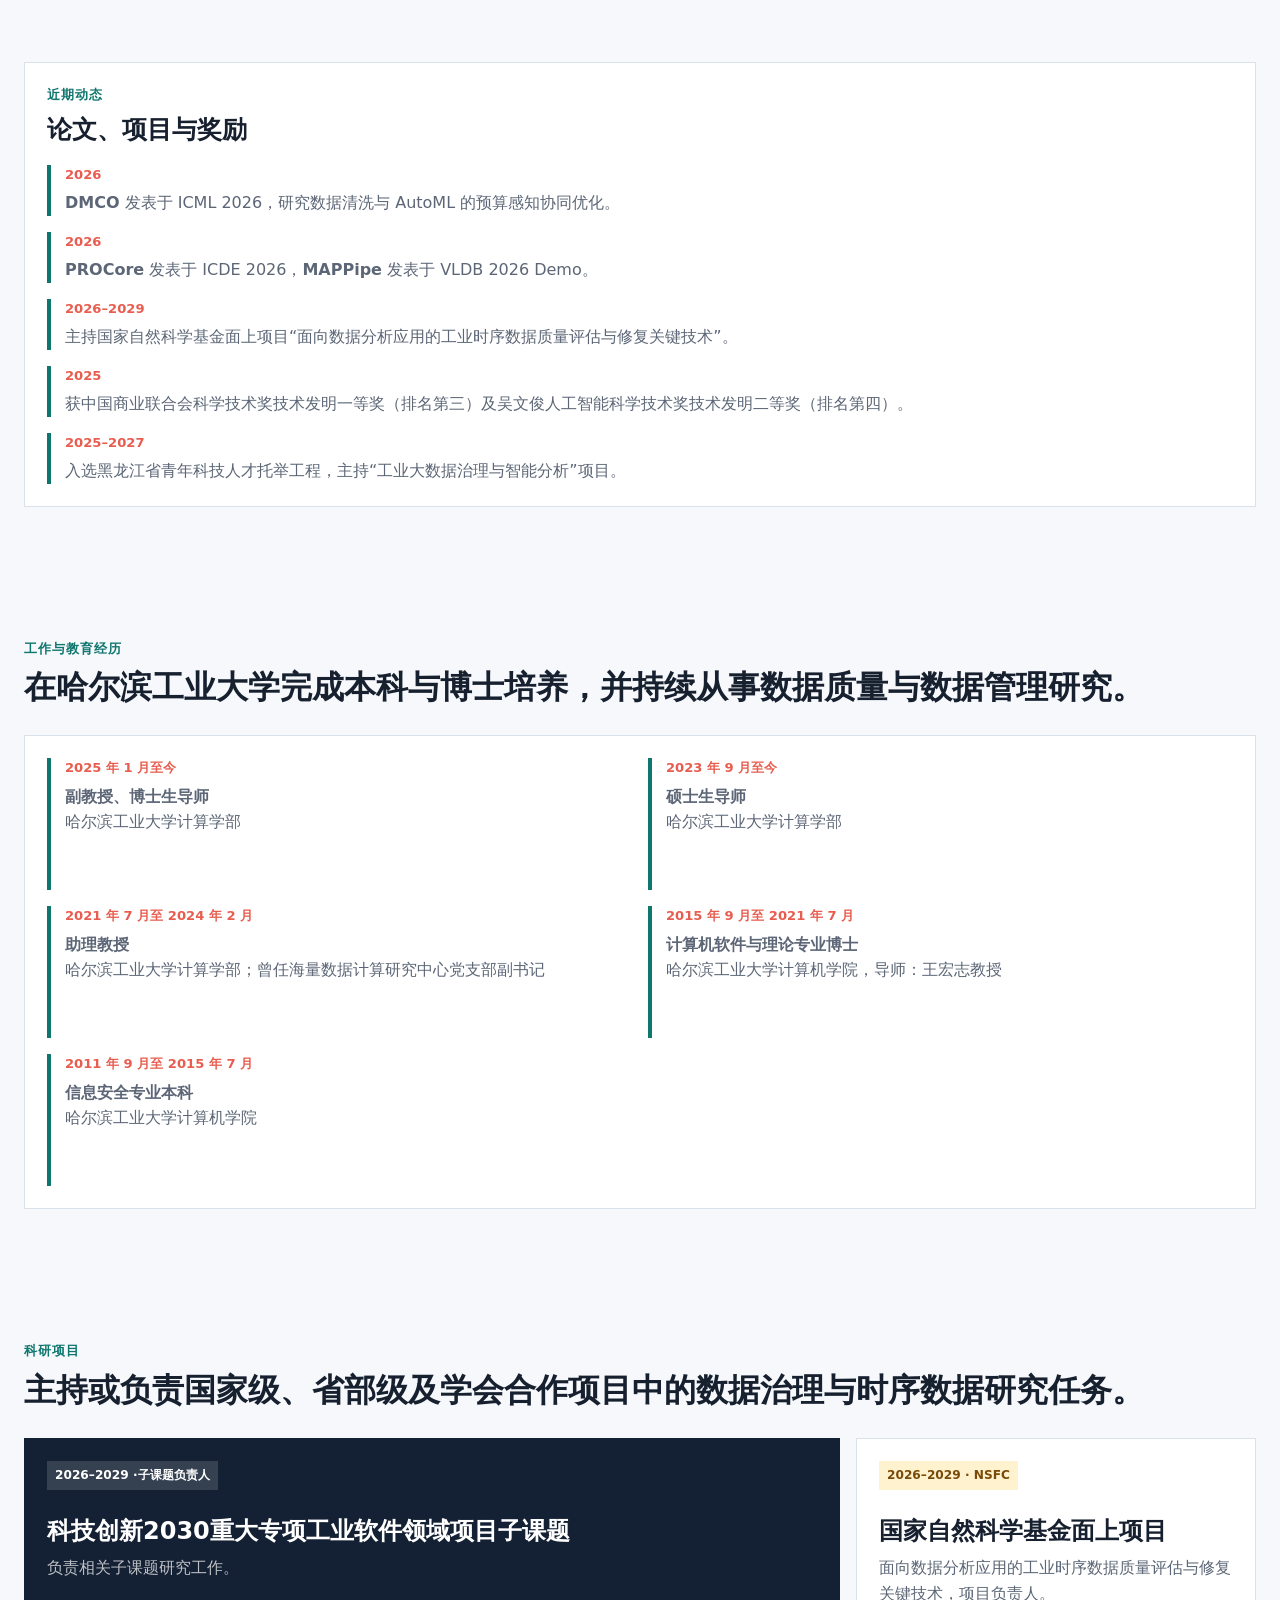
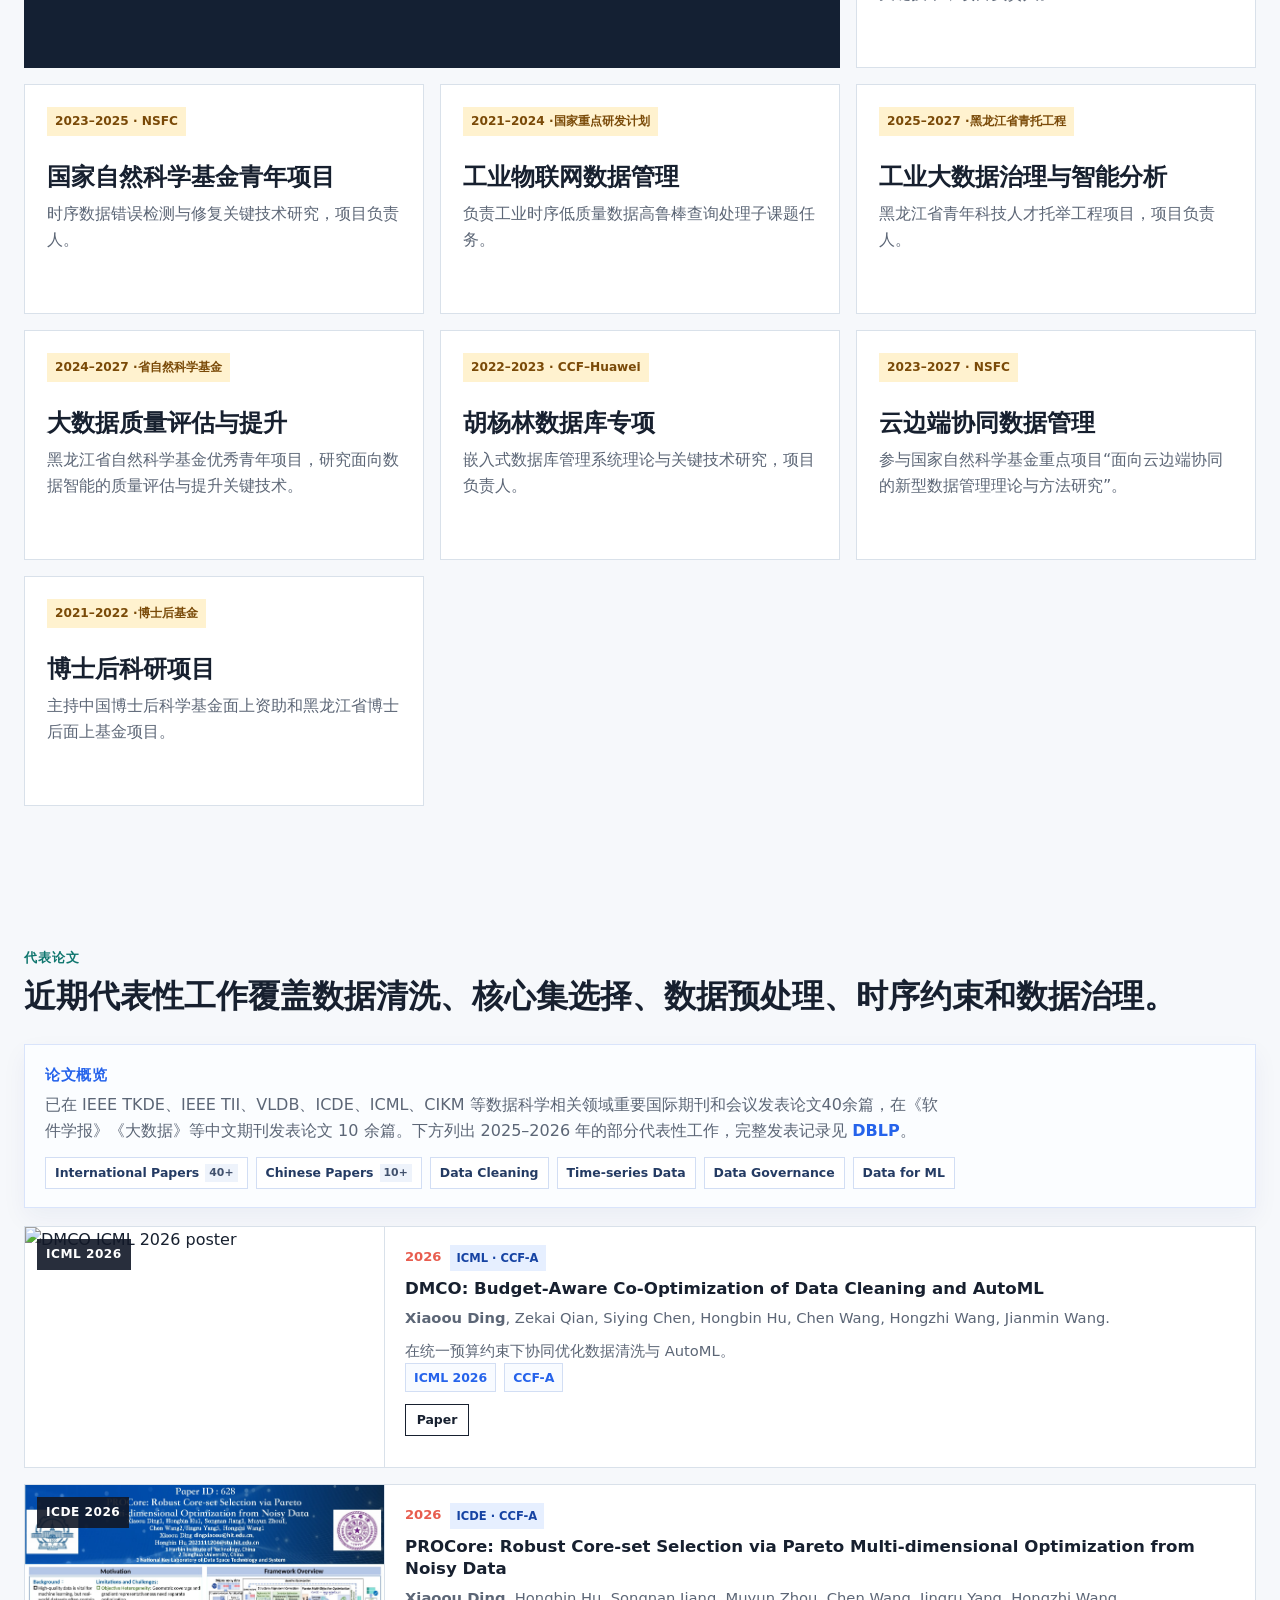
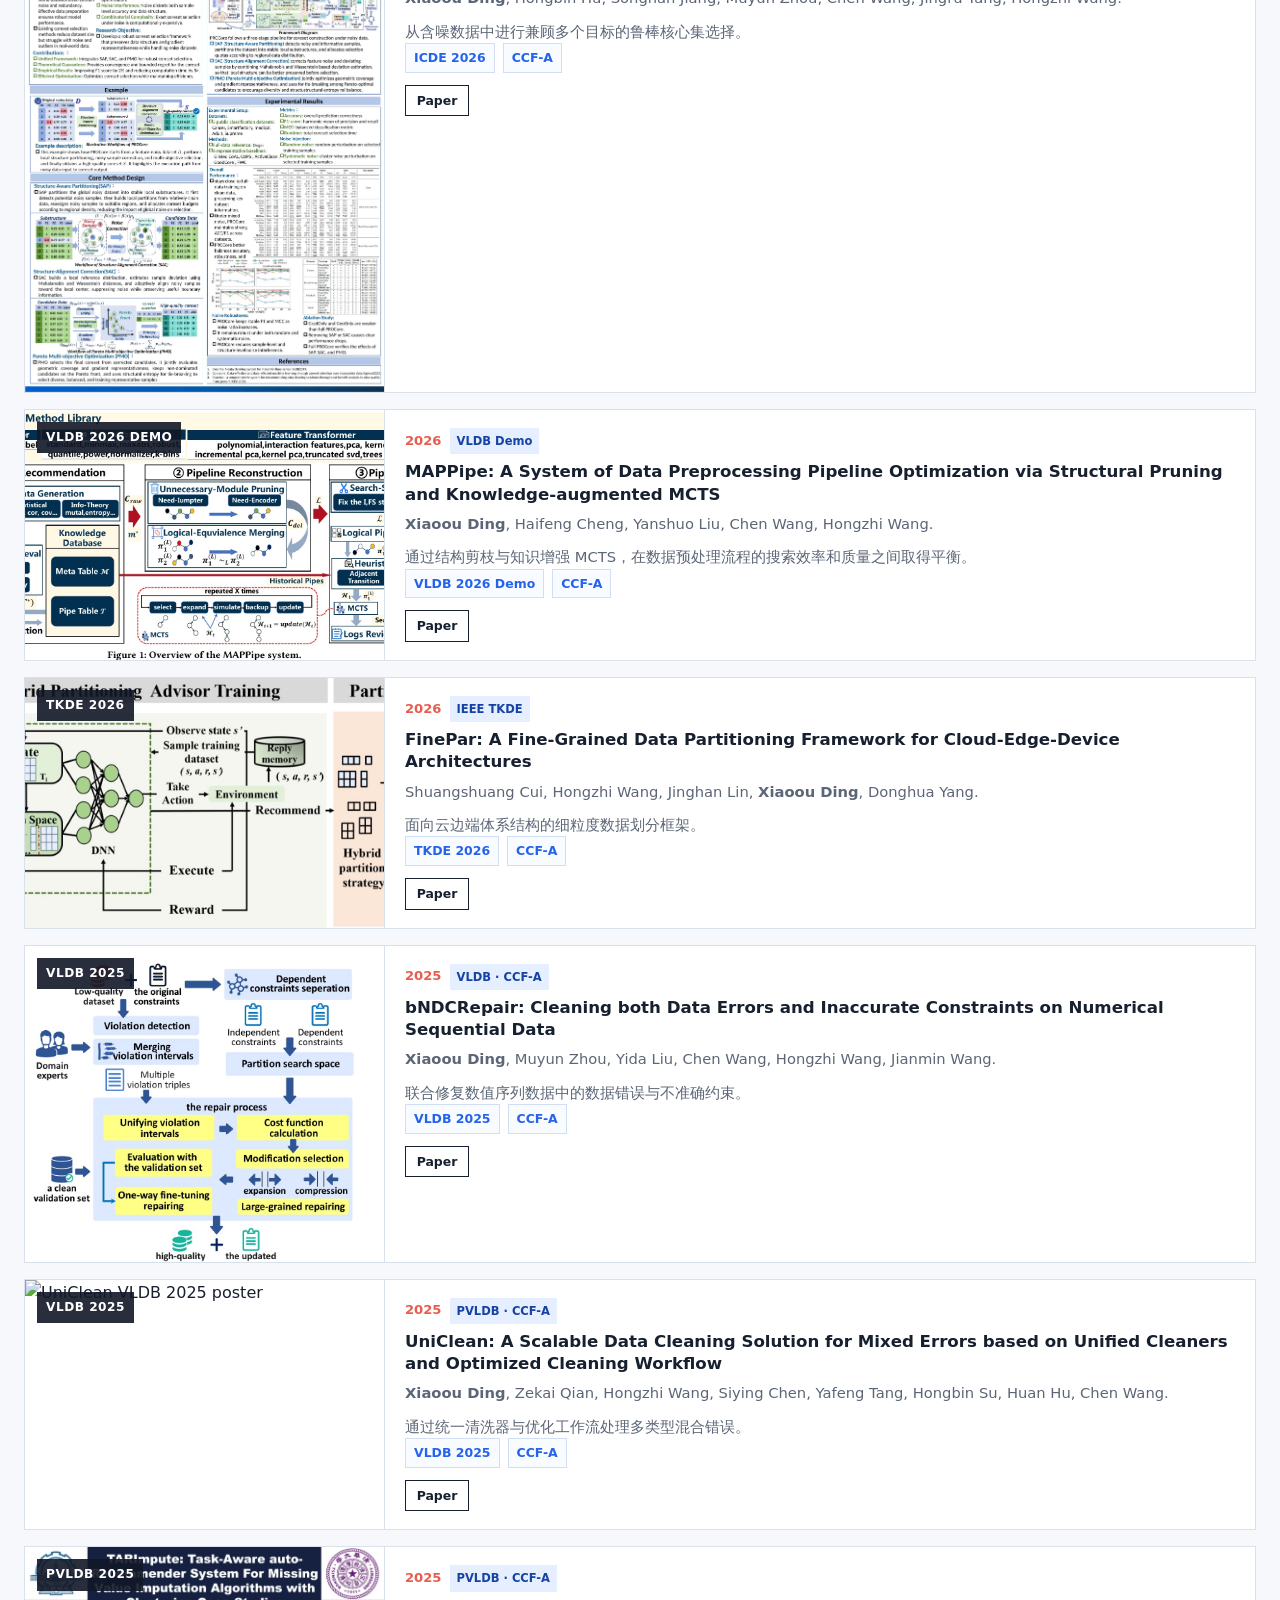
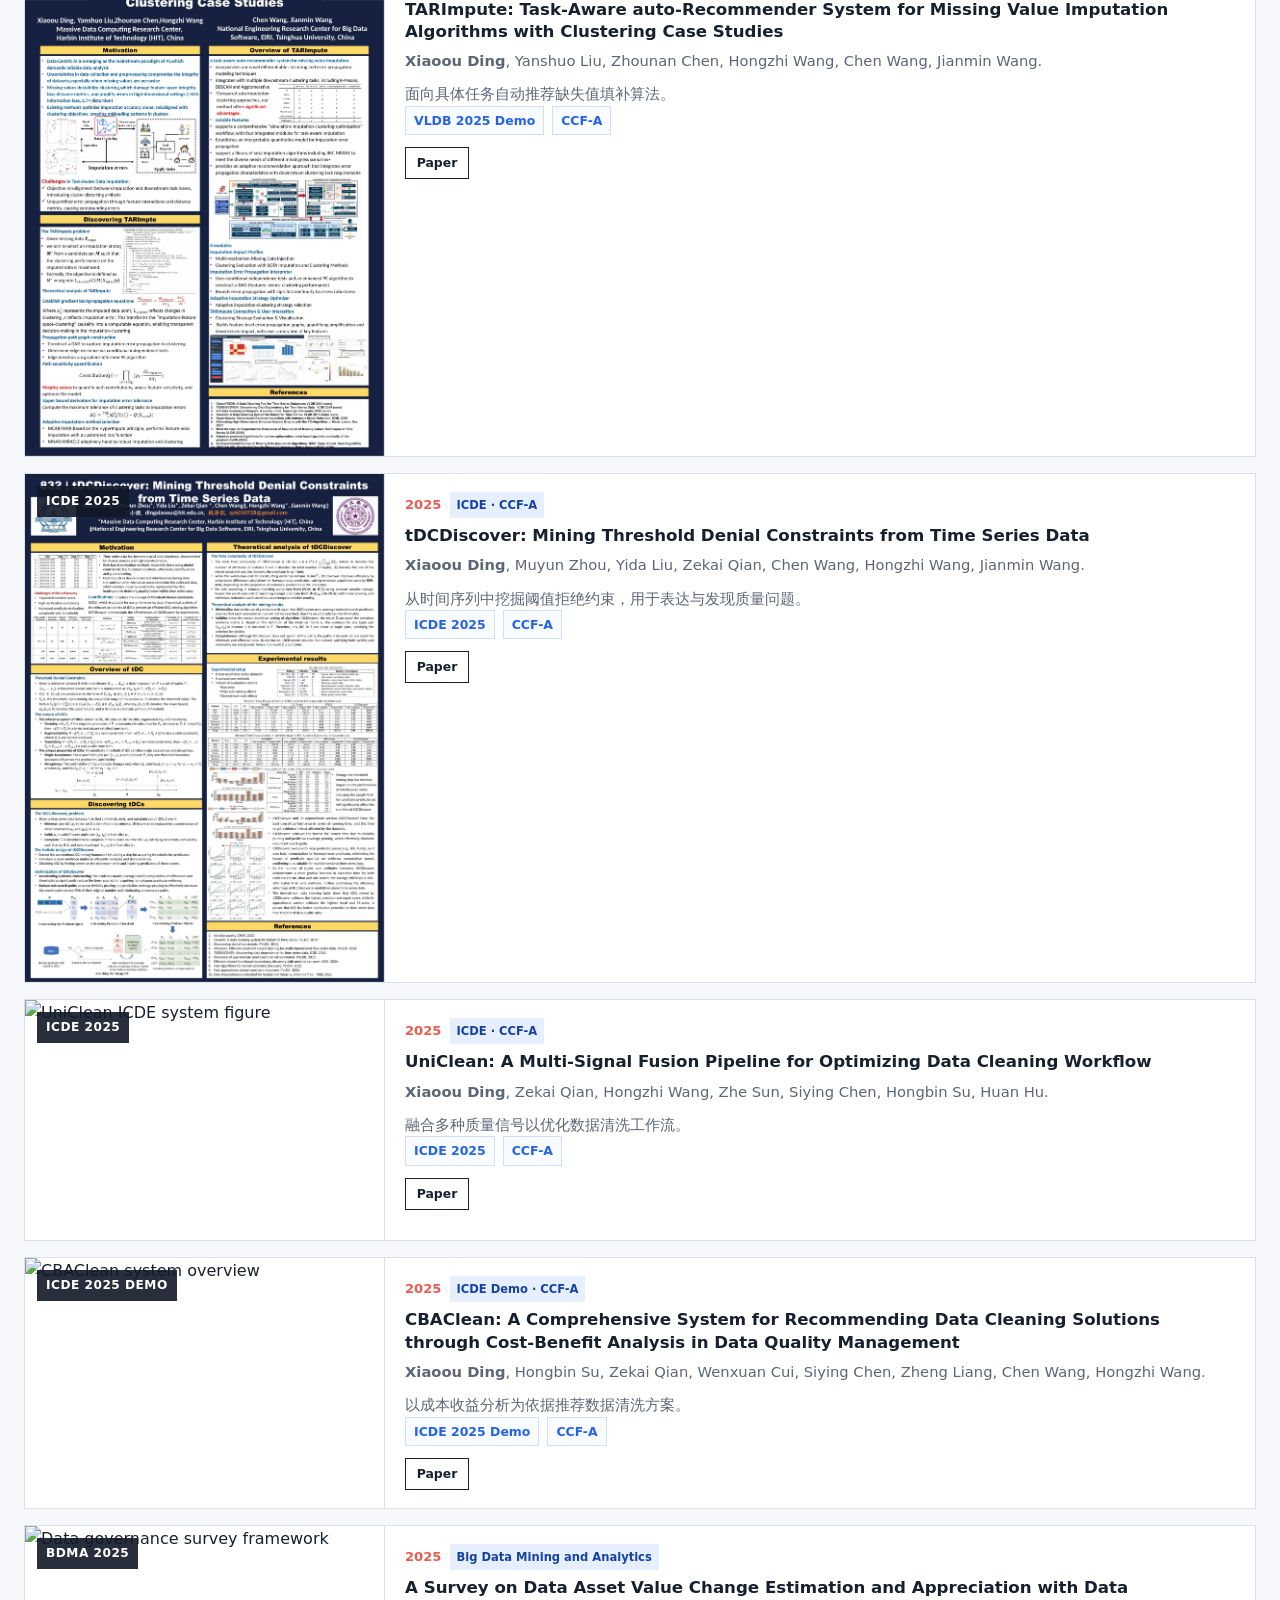
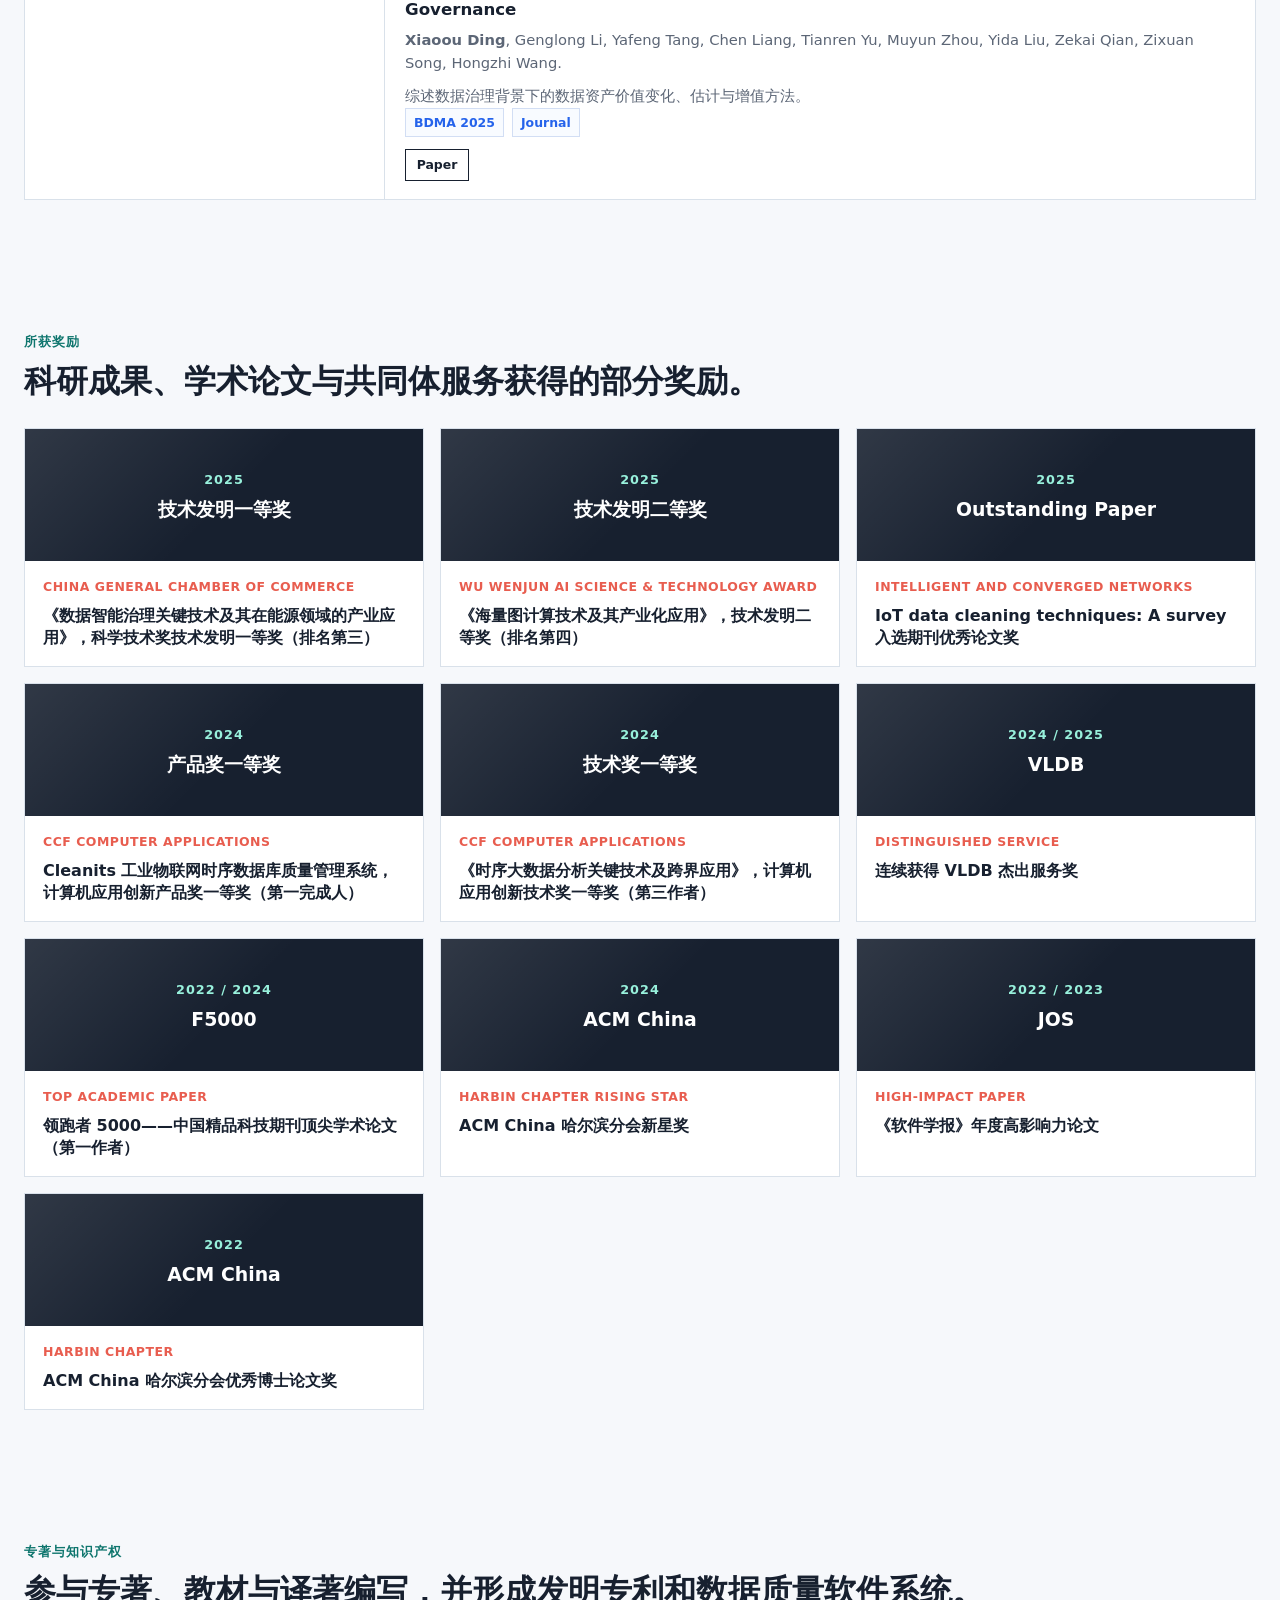
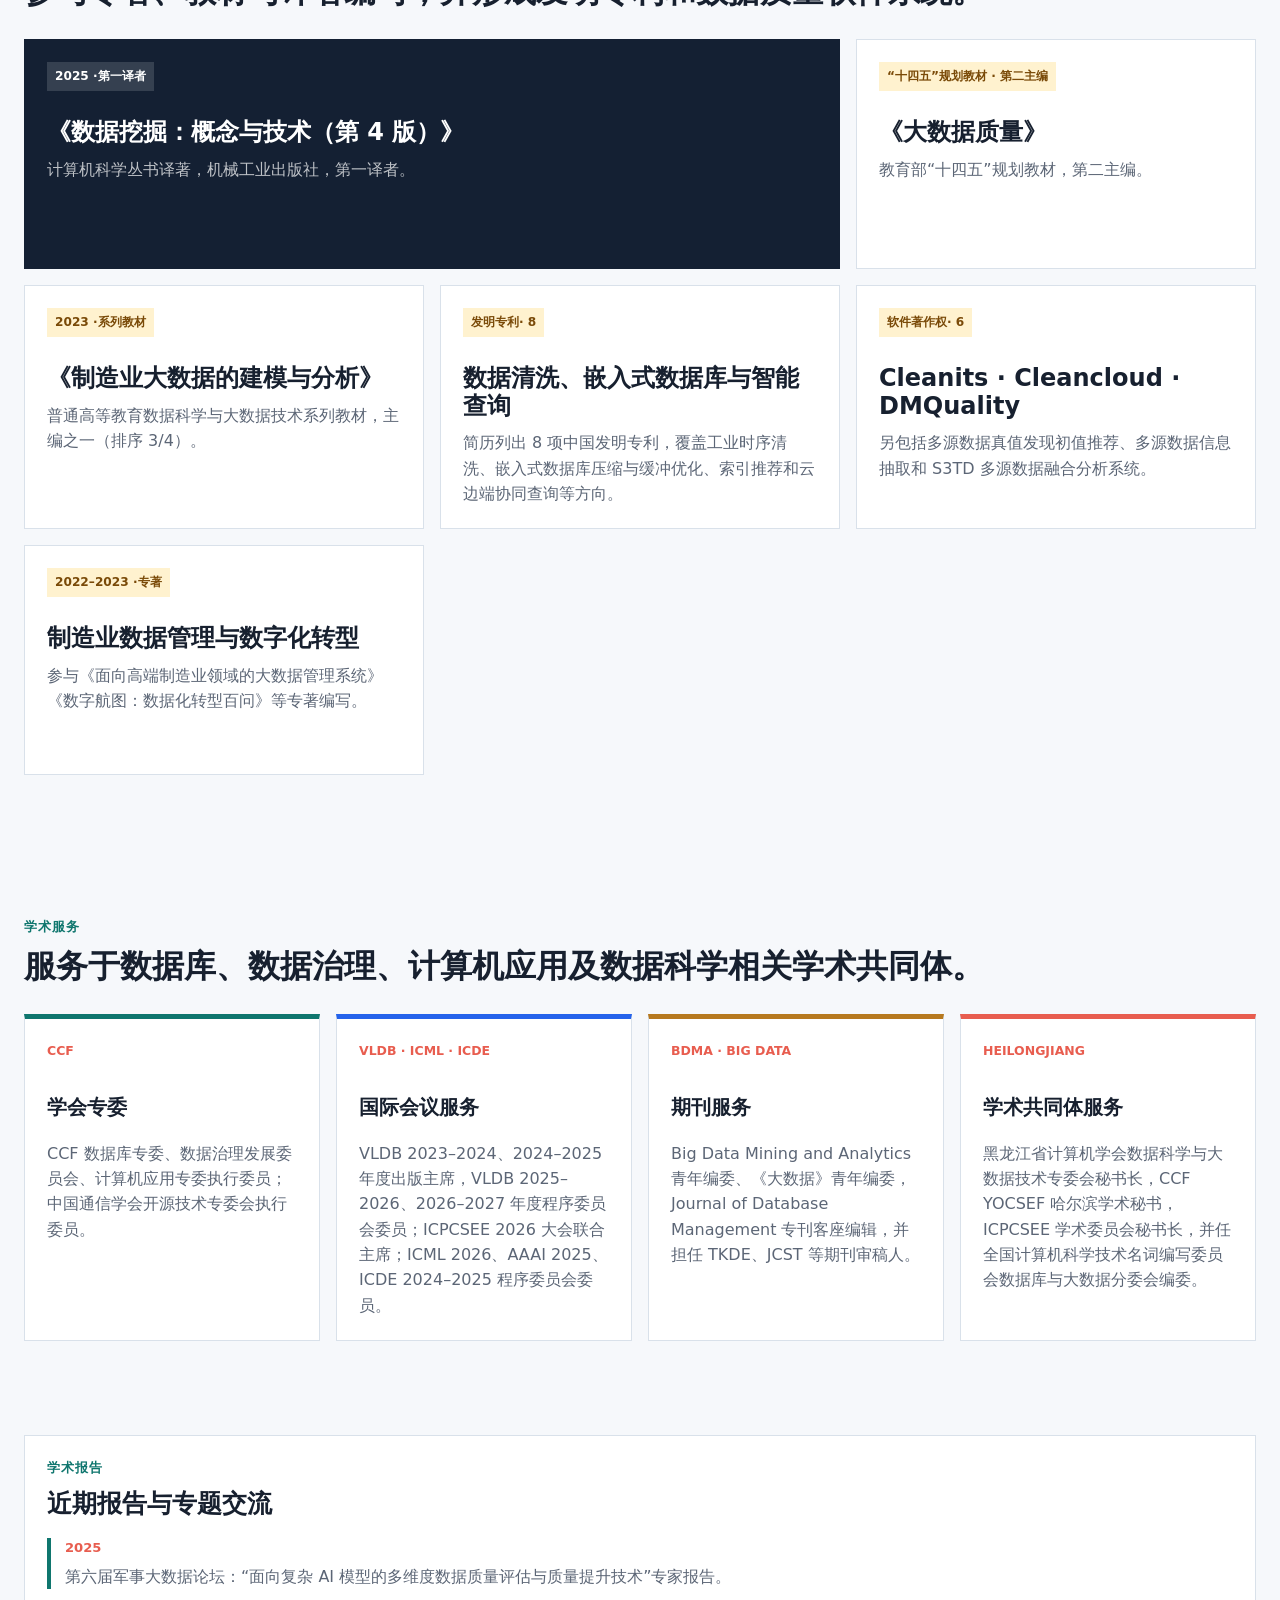
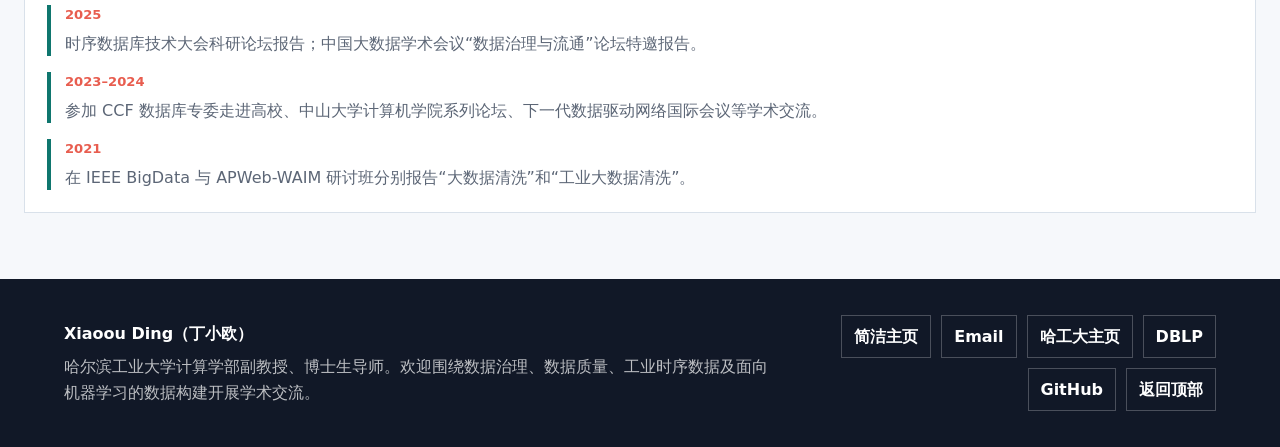
==== commit f0b5629d: "Update publication counts to 40 plus" ====
--- a/index.html
+++ b/index.html
@@ -106,7 +106,7 @@
             <span class="en">Associate Professor and Ph.D. supervisor at HIT</span>
           </div>
           <div class="mini-metrics" aria-label="Highlights">
-            <span><b>30+ / 10+</b><small><span class="zh">国际 / 中文论文</span><span class="en">international / Chinese papers</span></small></span>
+            <span><b>40+ / 10+</b><small><span class="zh">国际 / 中文论文</span><span class="en">international / Chinese papers</span></small></span>
             <span><b>8 / 6</b><small><span class="zh">发明专利 / 软件著作权</span><span class="en">patents / software registrations</span></small></span>
             <span><b>5</b><small><span class="zh">专著、教材与译著</span><span class="en">books, textbooks, and translation</span></small></span>
           </div>
@@ -310,9 +310,9 @@
       <div class="publication-board" aria-label="Publication overview">
         <p class="publication-board-title"><span class="zh">论文概览</span><span class="en">Publication overview</span></p>
         <p class="zh">已在 IEEE TKDE、IEEE TII、VLDB、ICDE、ICML、CIKM 等数据科学相关领域重要国际期刊和会议发表论文40余篇，在《软件学报》《大数据》等中文期刊发表论文 10 余篇。下方列出 2025–2026 年的部分代表性工作，完整发表记录见 <a href="https://dblp.org/pid/168/4671" target="_blank" rel="noopener">DBLP</a>。</p>
-        <p class="en">More than 30 papers have appeared in international journals and conferences including IEEE TKDE, VLDB, ICDE, and CIKM, with more than 10 additional papers in leading Chinese journals. The selection below covers recent work from 2025–2026; see <a href="https://dblp.org/pid/168/4671" target="_blank" rel="noopener">DBLP</a> for the full publication record.</p>
+        <p class="en">More than 40 papers have appeared in international journals and conferences including IEEE TKDE, VLDB, ICDE, and CIKM, with more than 10 additional papers in leading Chinese journals. The selection below covers recent work from 2025–2026; see <a href="https://dblp.org/pid/168/4671" target="_blank" rel="noopener">DBLP</a> for the full publication record.</p>
         <div class="publication-tags" aria-label="Publication topics">
-          <span>International Papers <b>30+</b></span>
+          <span>International Papers <b>40+</b></span>
           <span>Chinese Papers <b>10+</b></span>
           <span>Data Cleaning</span>
           <span>Time-series Data</span>
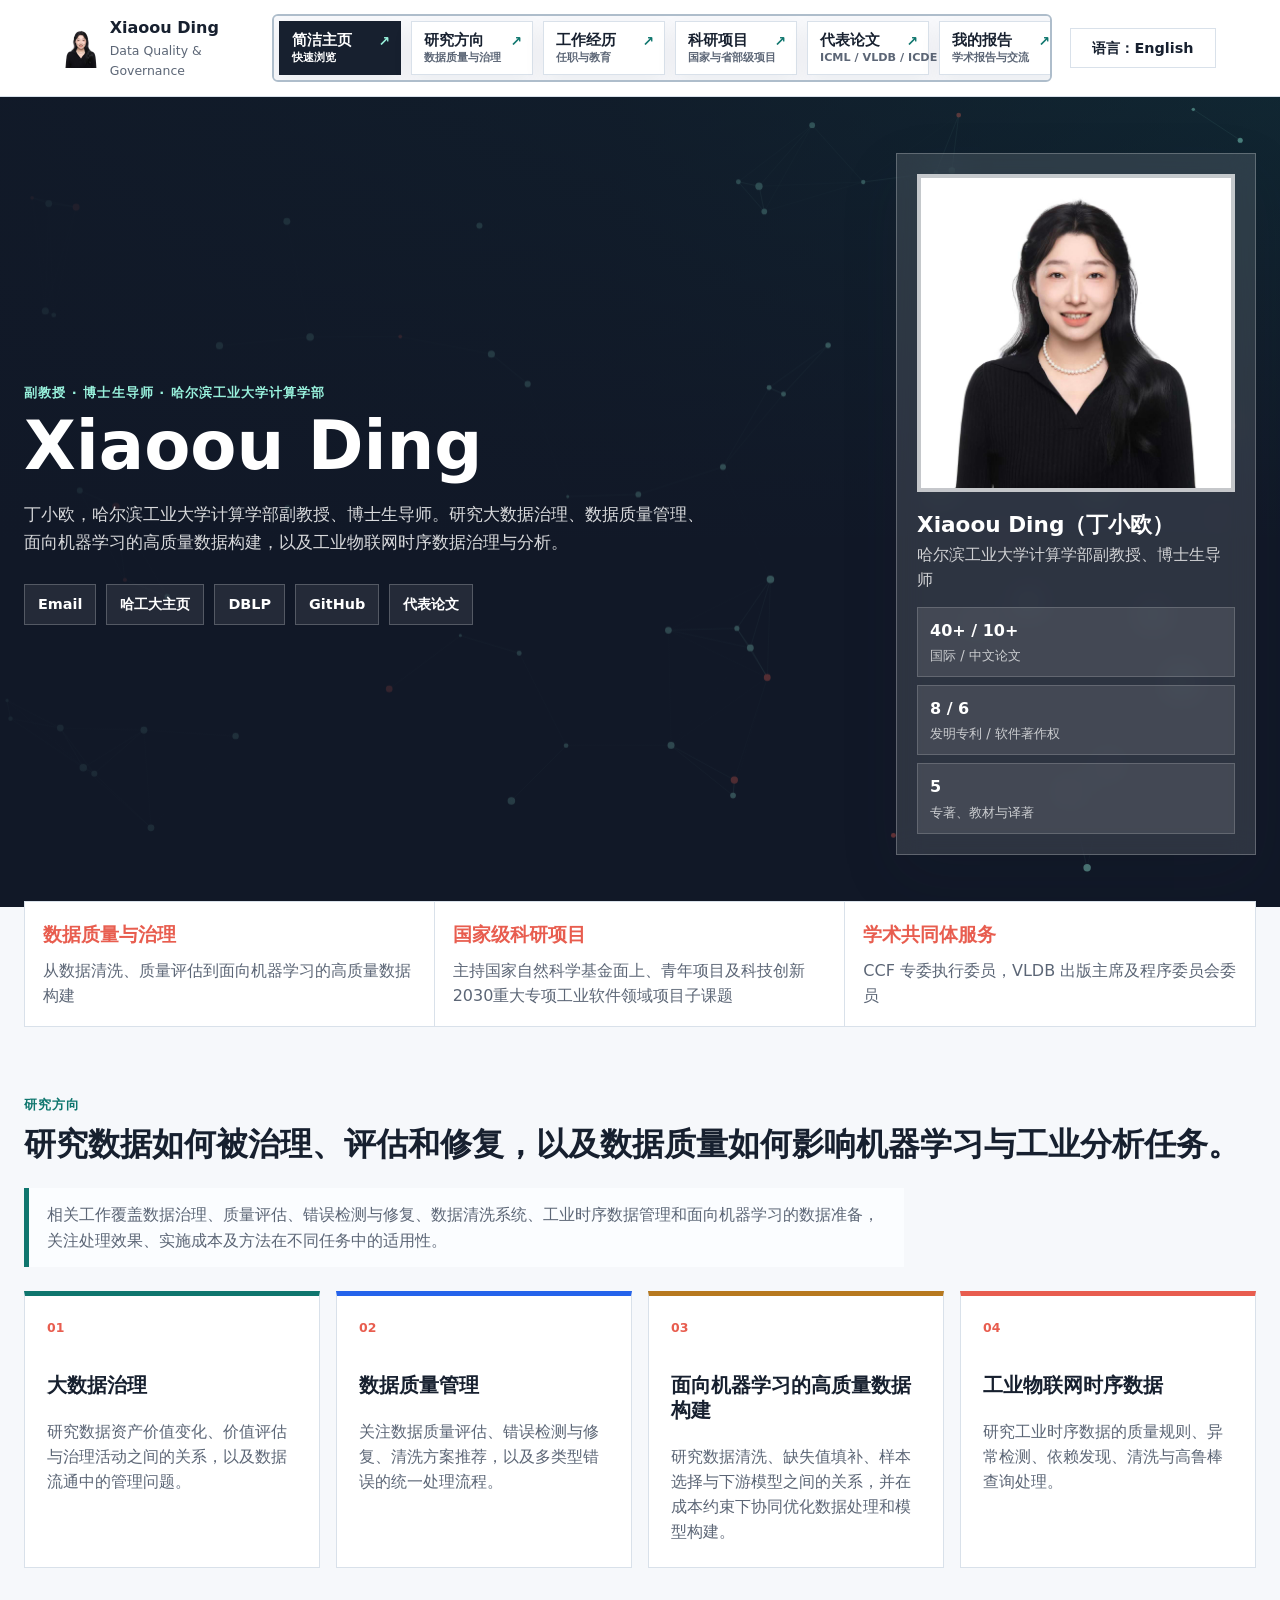
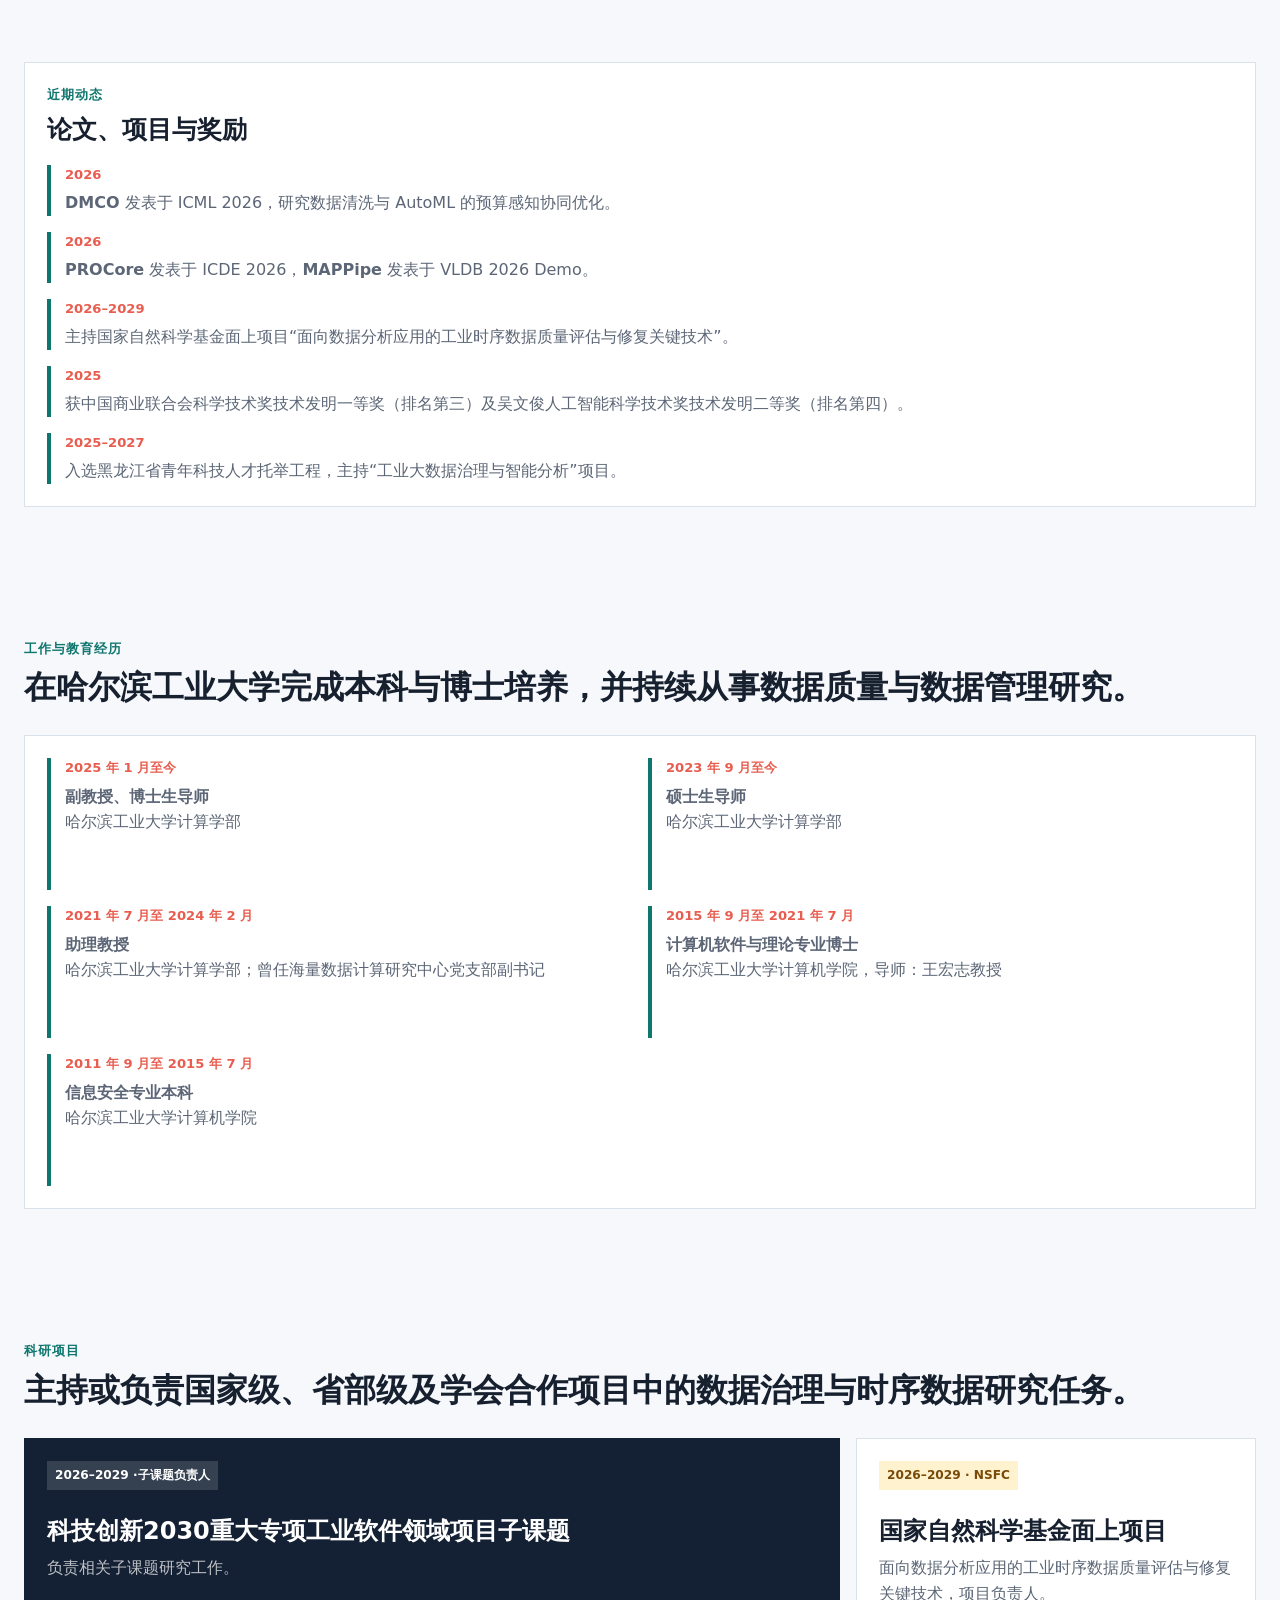
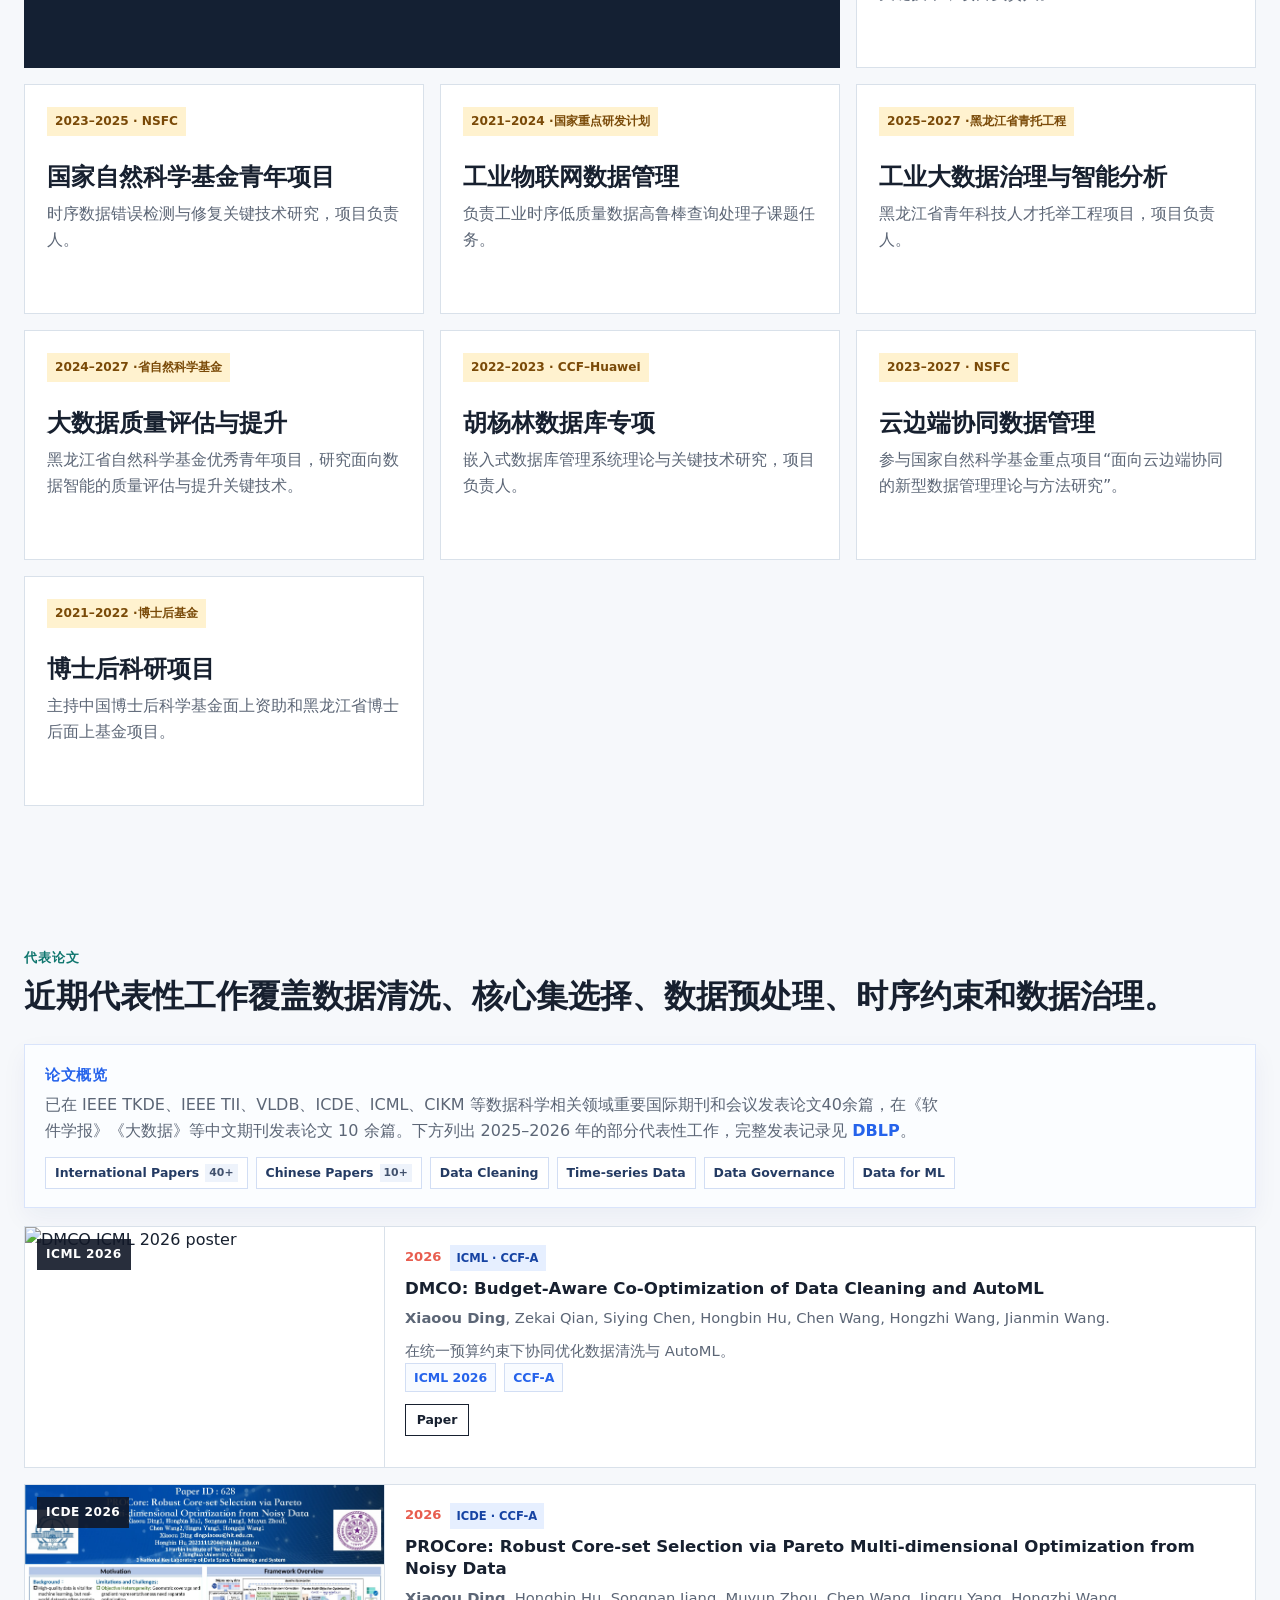
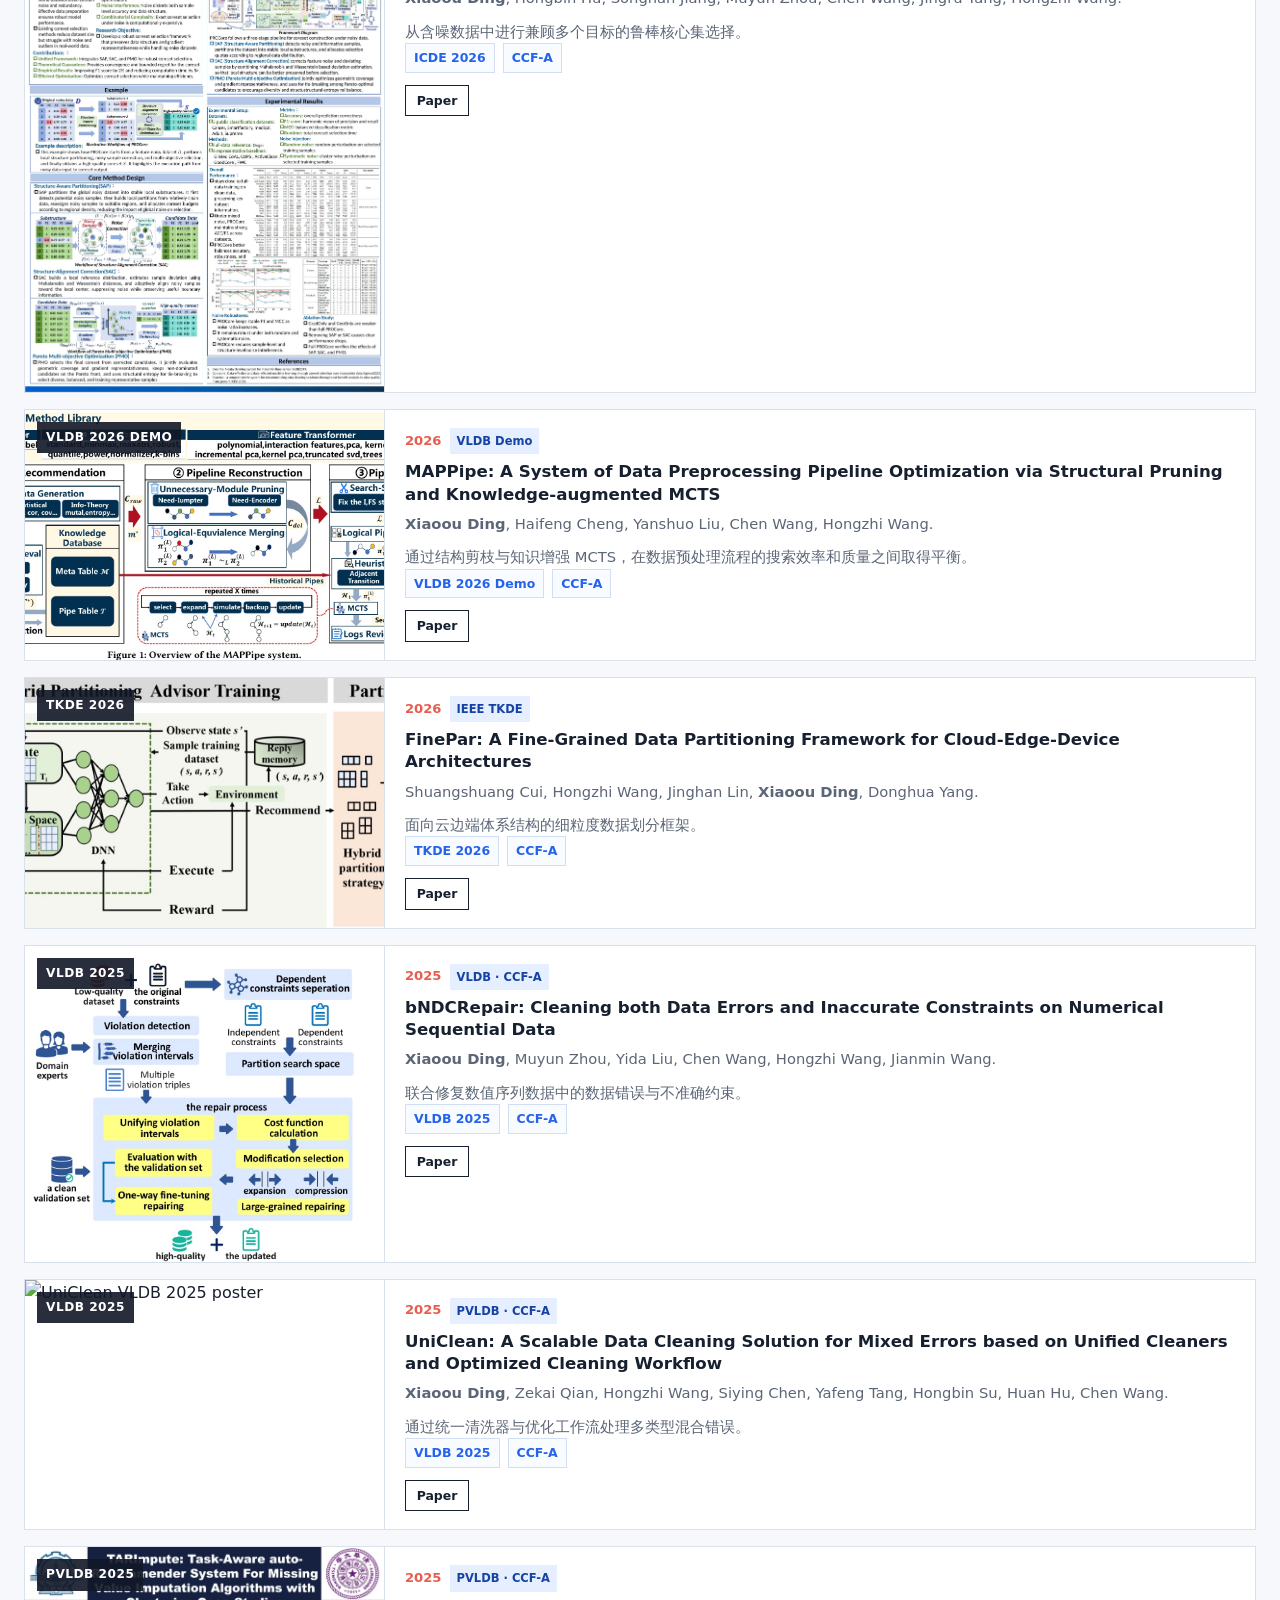
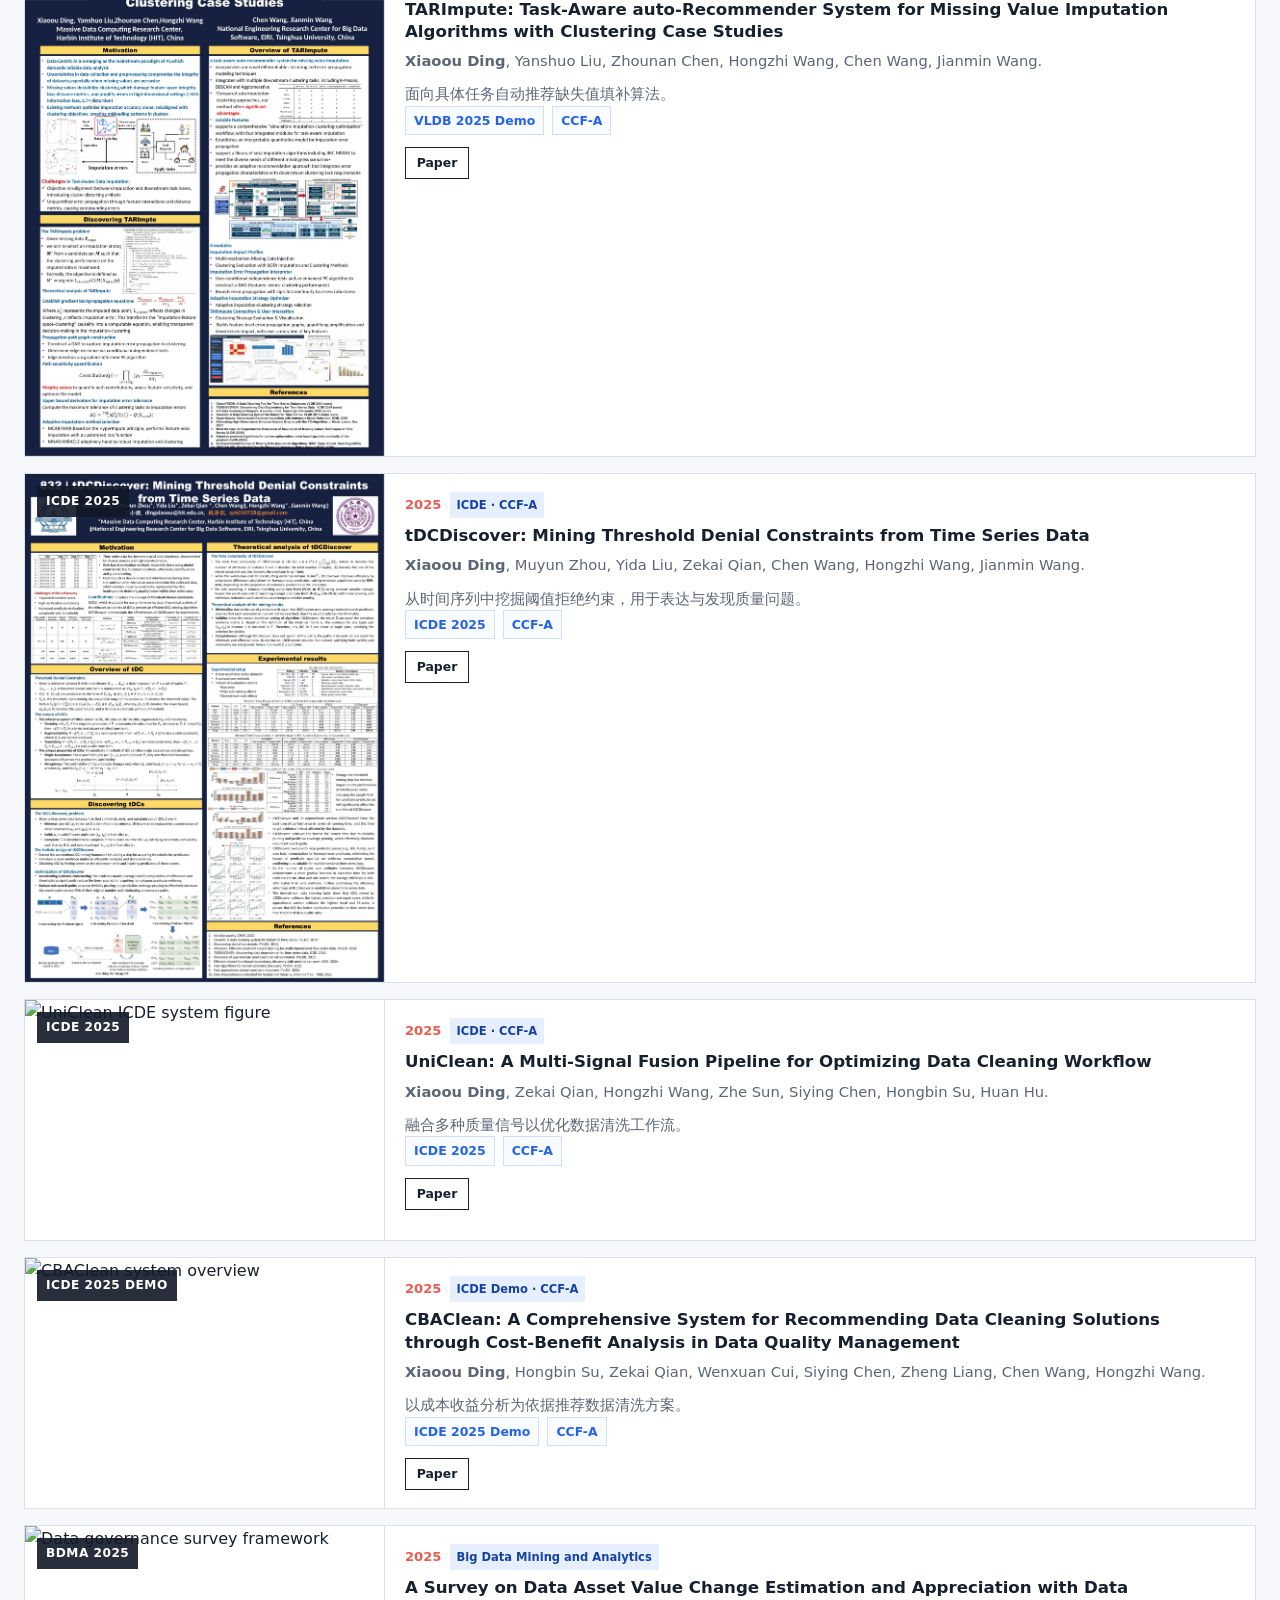
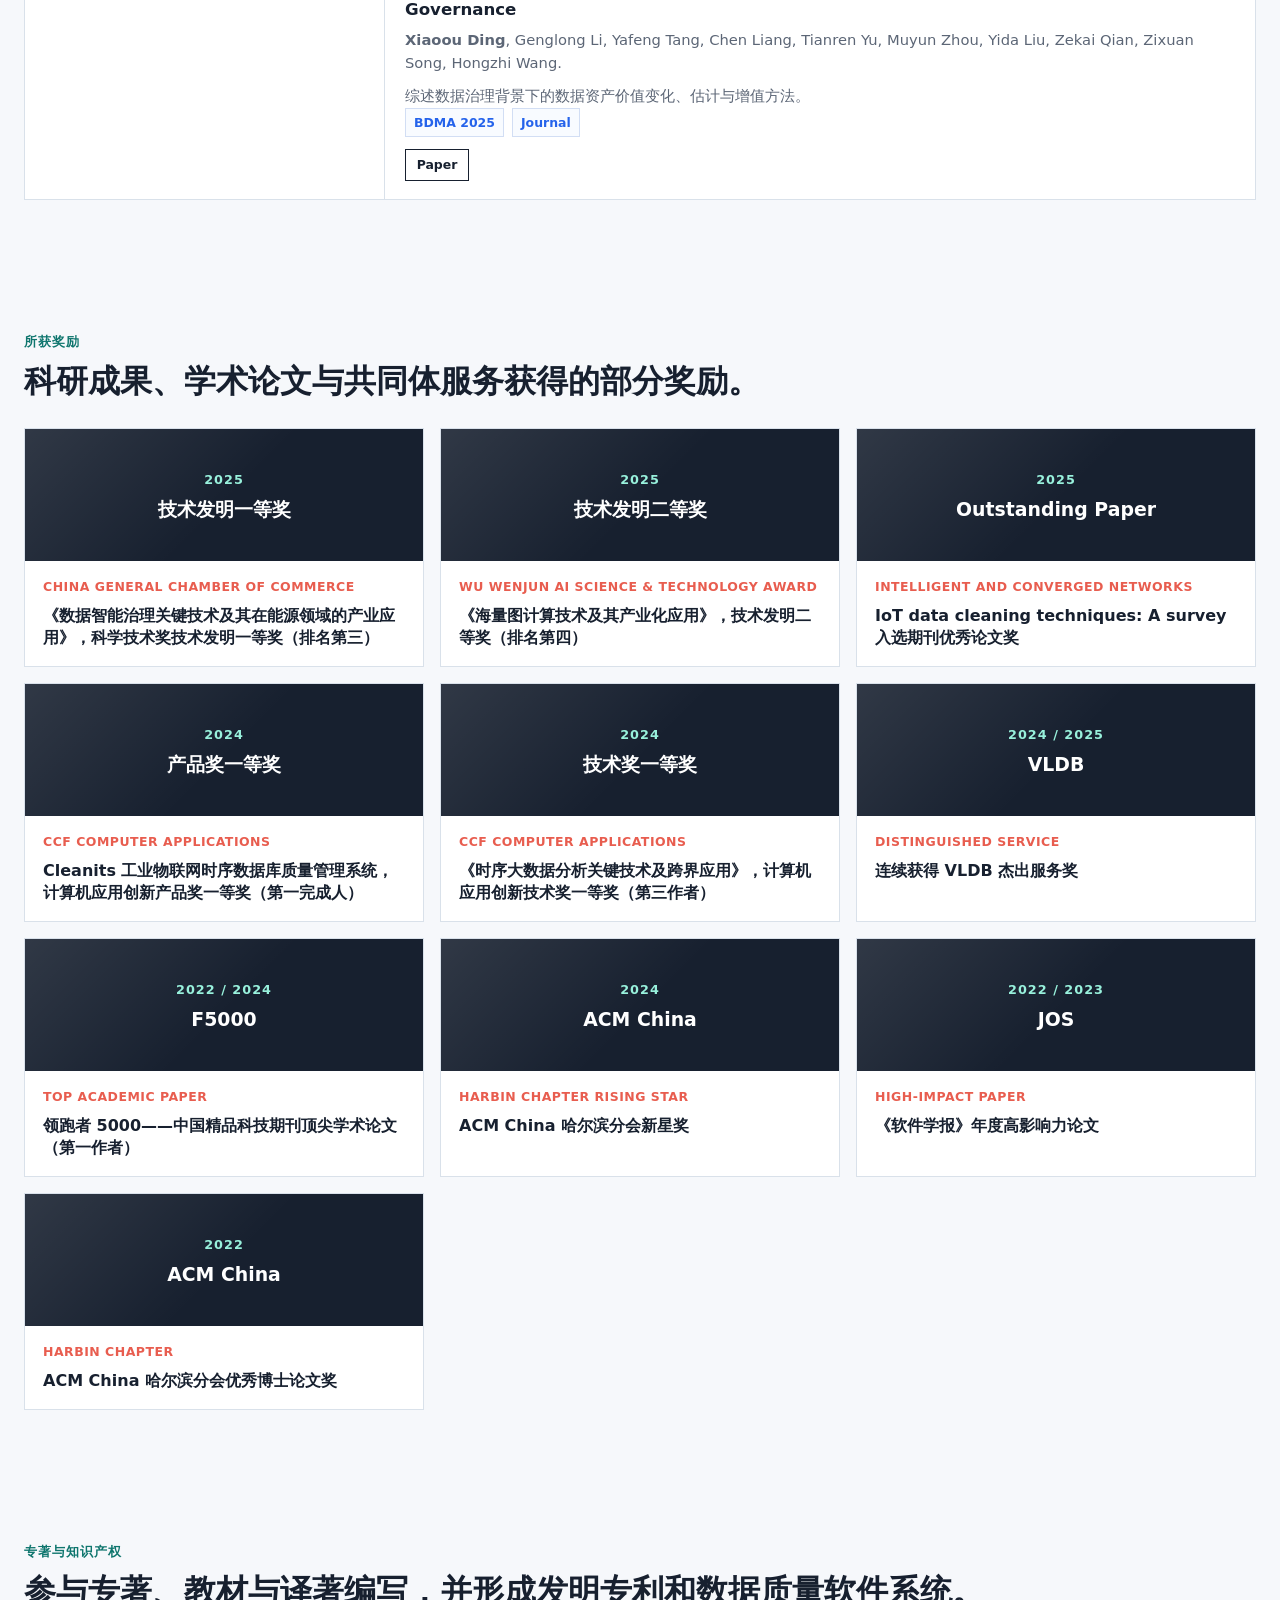
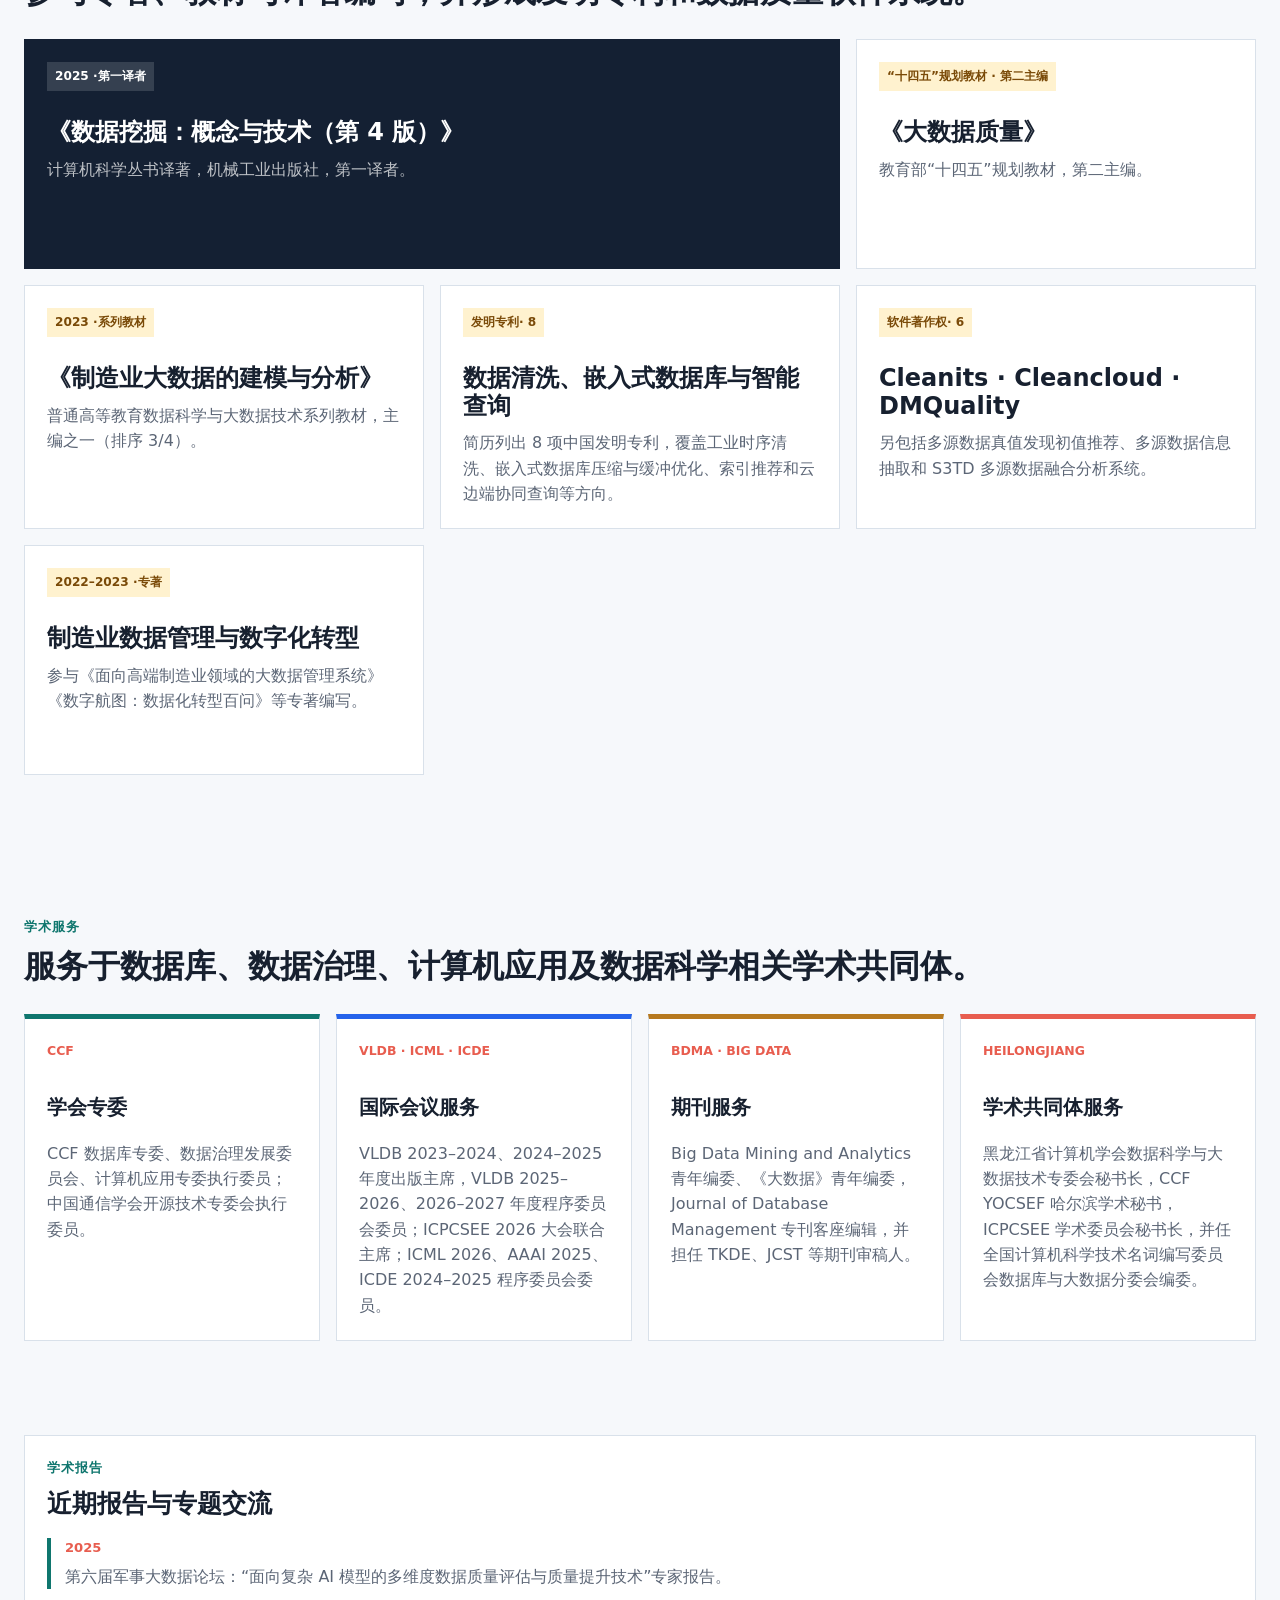
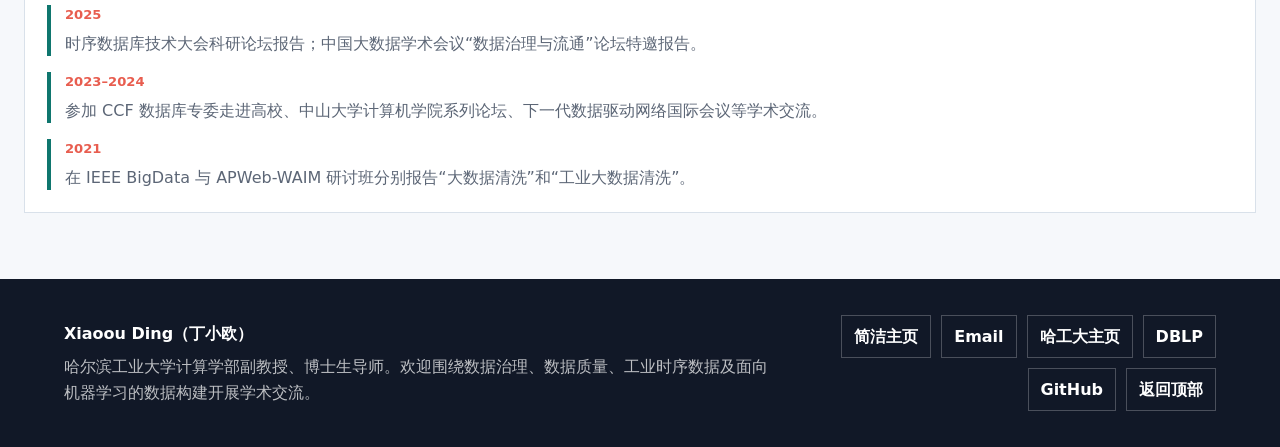
==== commit ae783a6e: "Add talks link to the main navigation" ====
--- a/index.html
+++ b/index.html
@@ -54,6 +54,12 @@
         <span class="nav-hint zh">ICML / VLDB / ICDE</span>
         <span class="nav-hint en">ICML / VLDB / ICDE</span>
       </a>
+      <a href="#talks">
+        <span class="nav-title zh">我的报告</span>
+        <span class="nav-title en">Talks</span>
+        <span class="nav-hint zh">学术报告与交流</span>
+        <span class="nav-hint en">Invited talks &amp; presentations</span>
+      </a>
       <a href="#achievements">
         <span class="nav-title zh">成果与服务</span>
         <span class="nav-title en">Achievements</span>
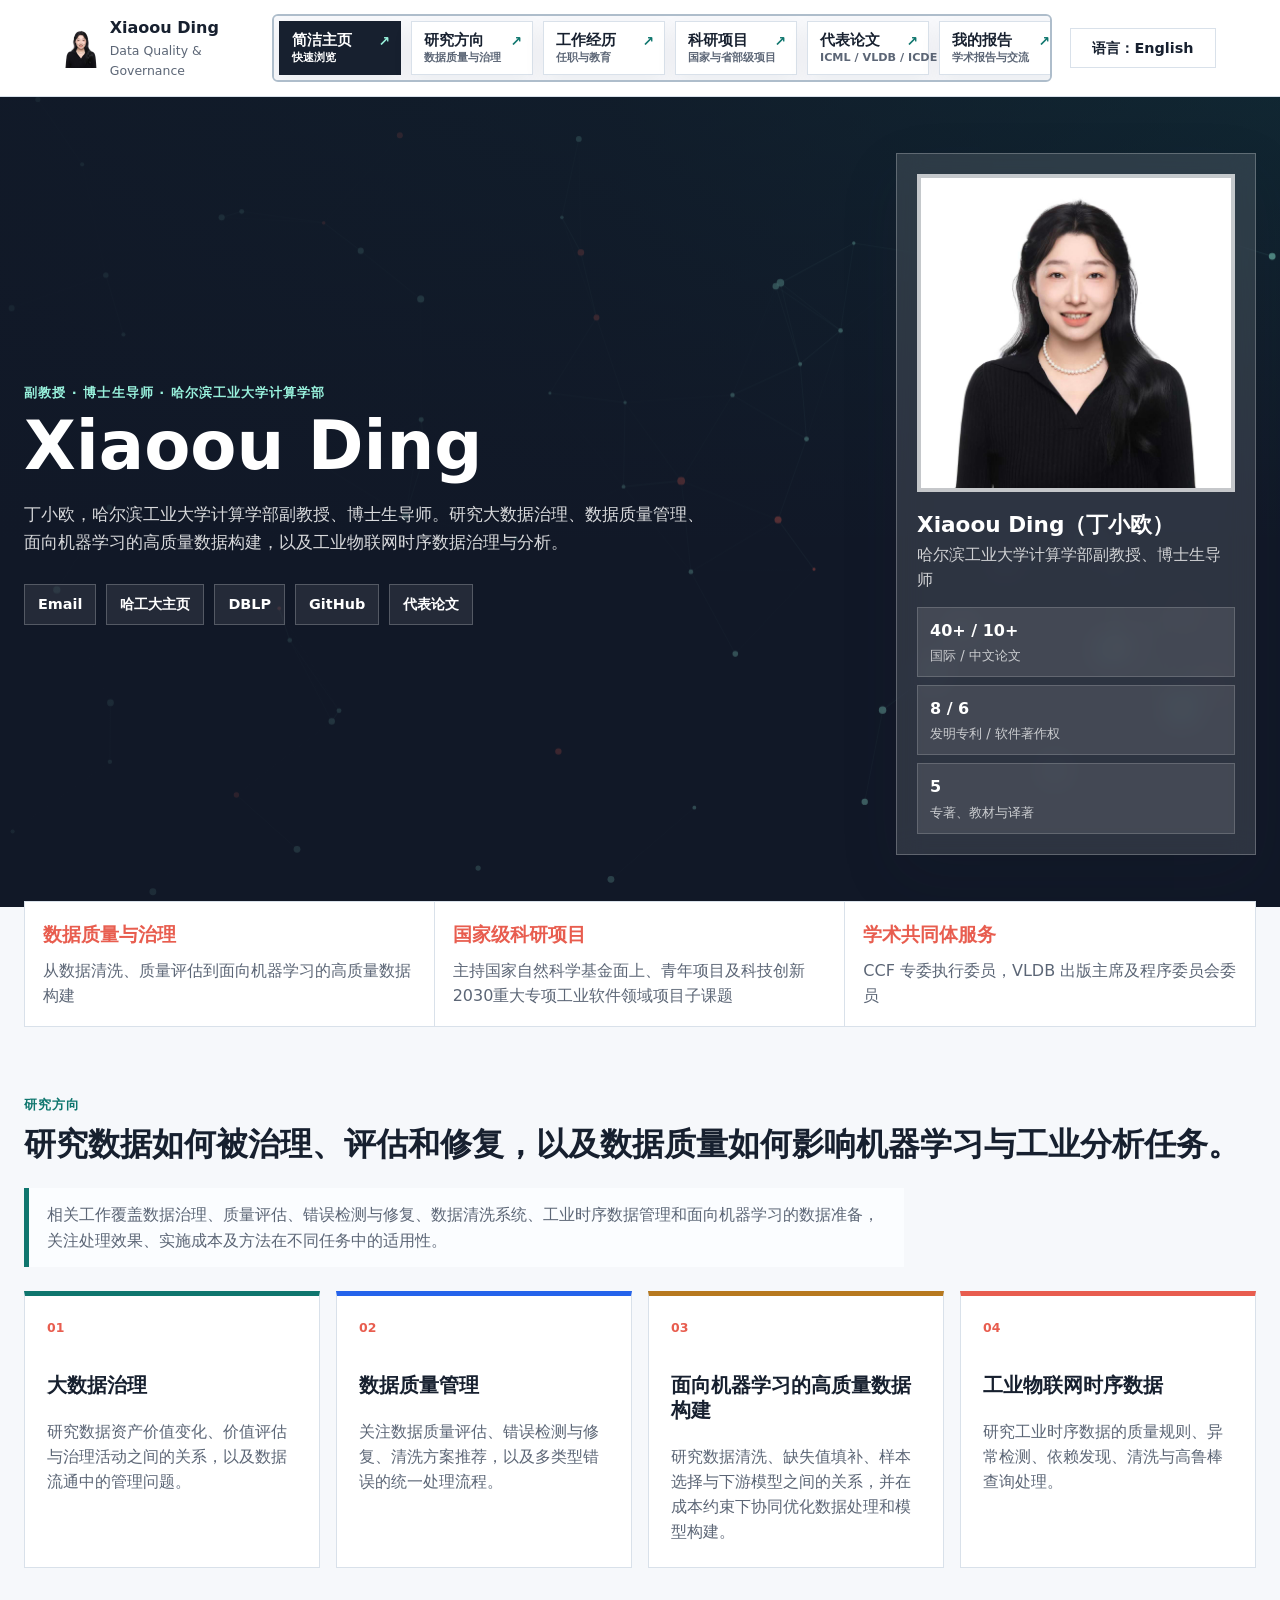
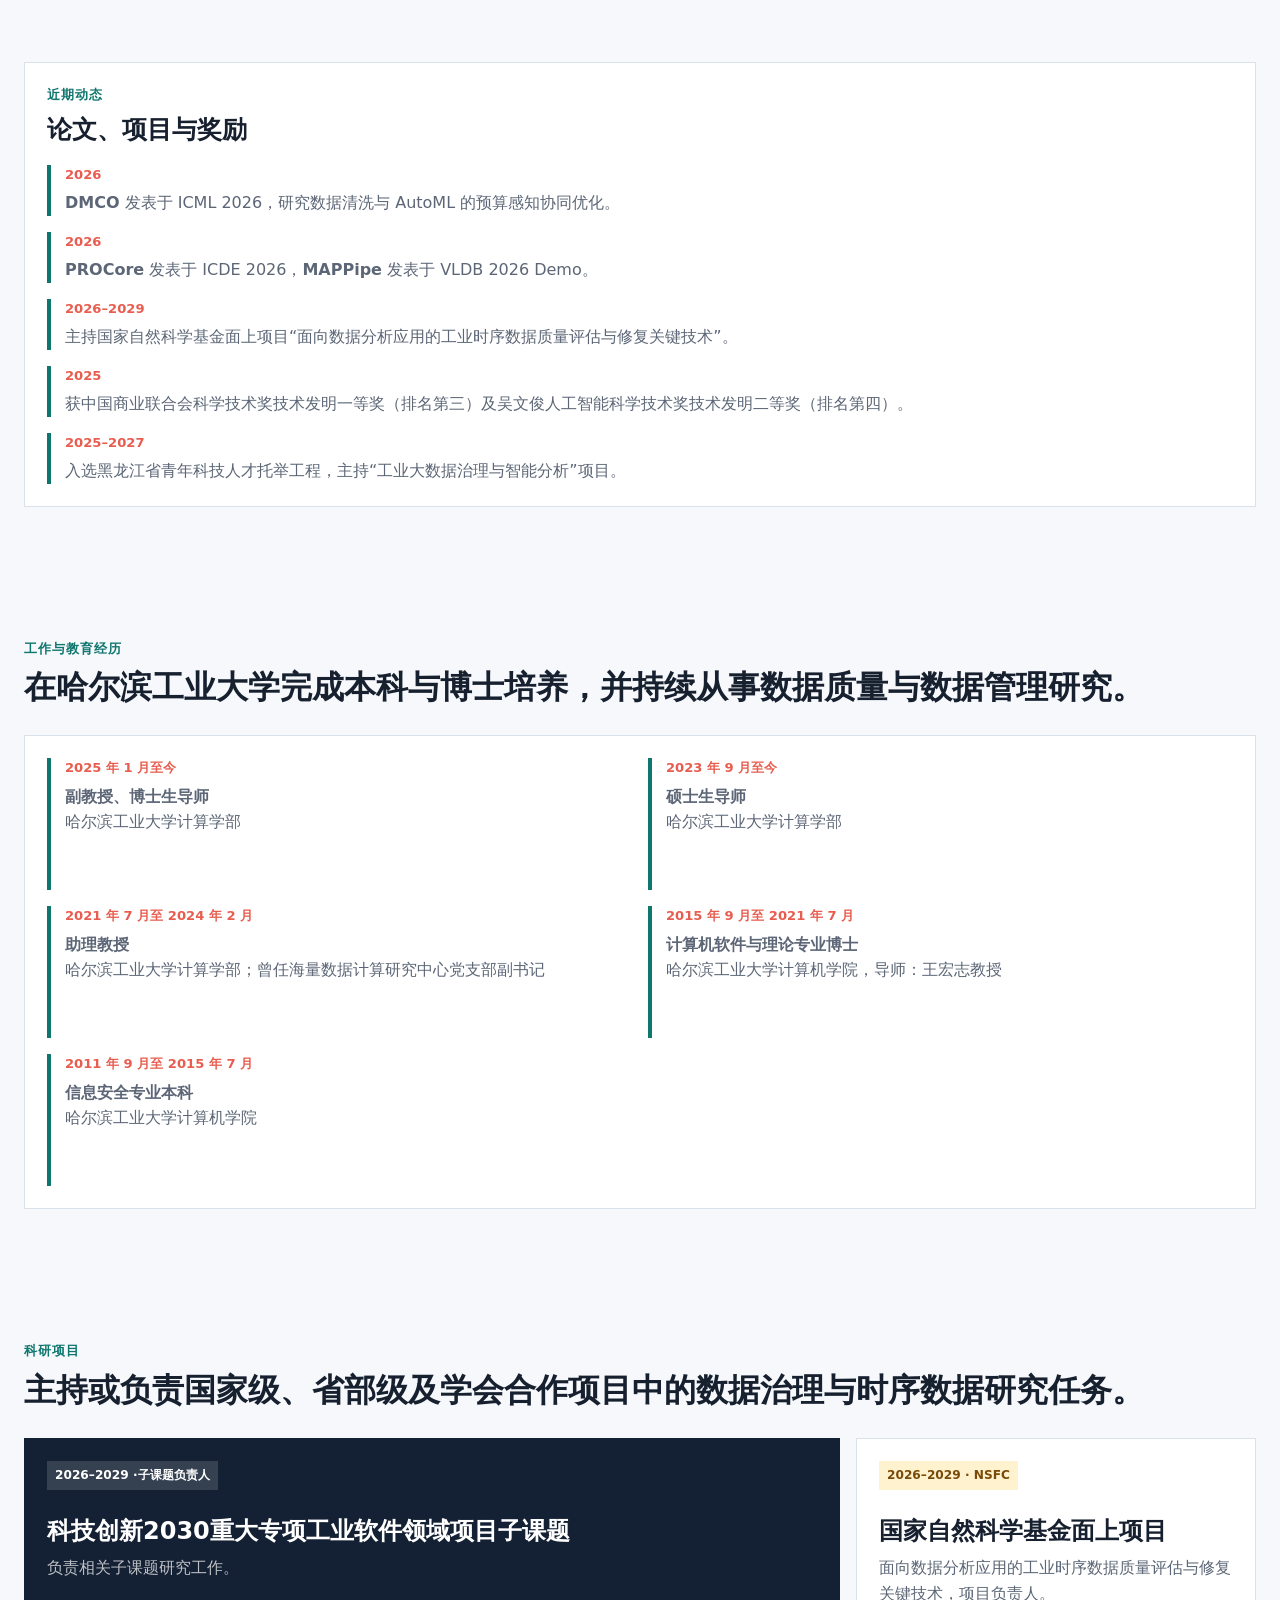
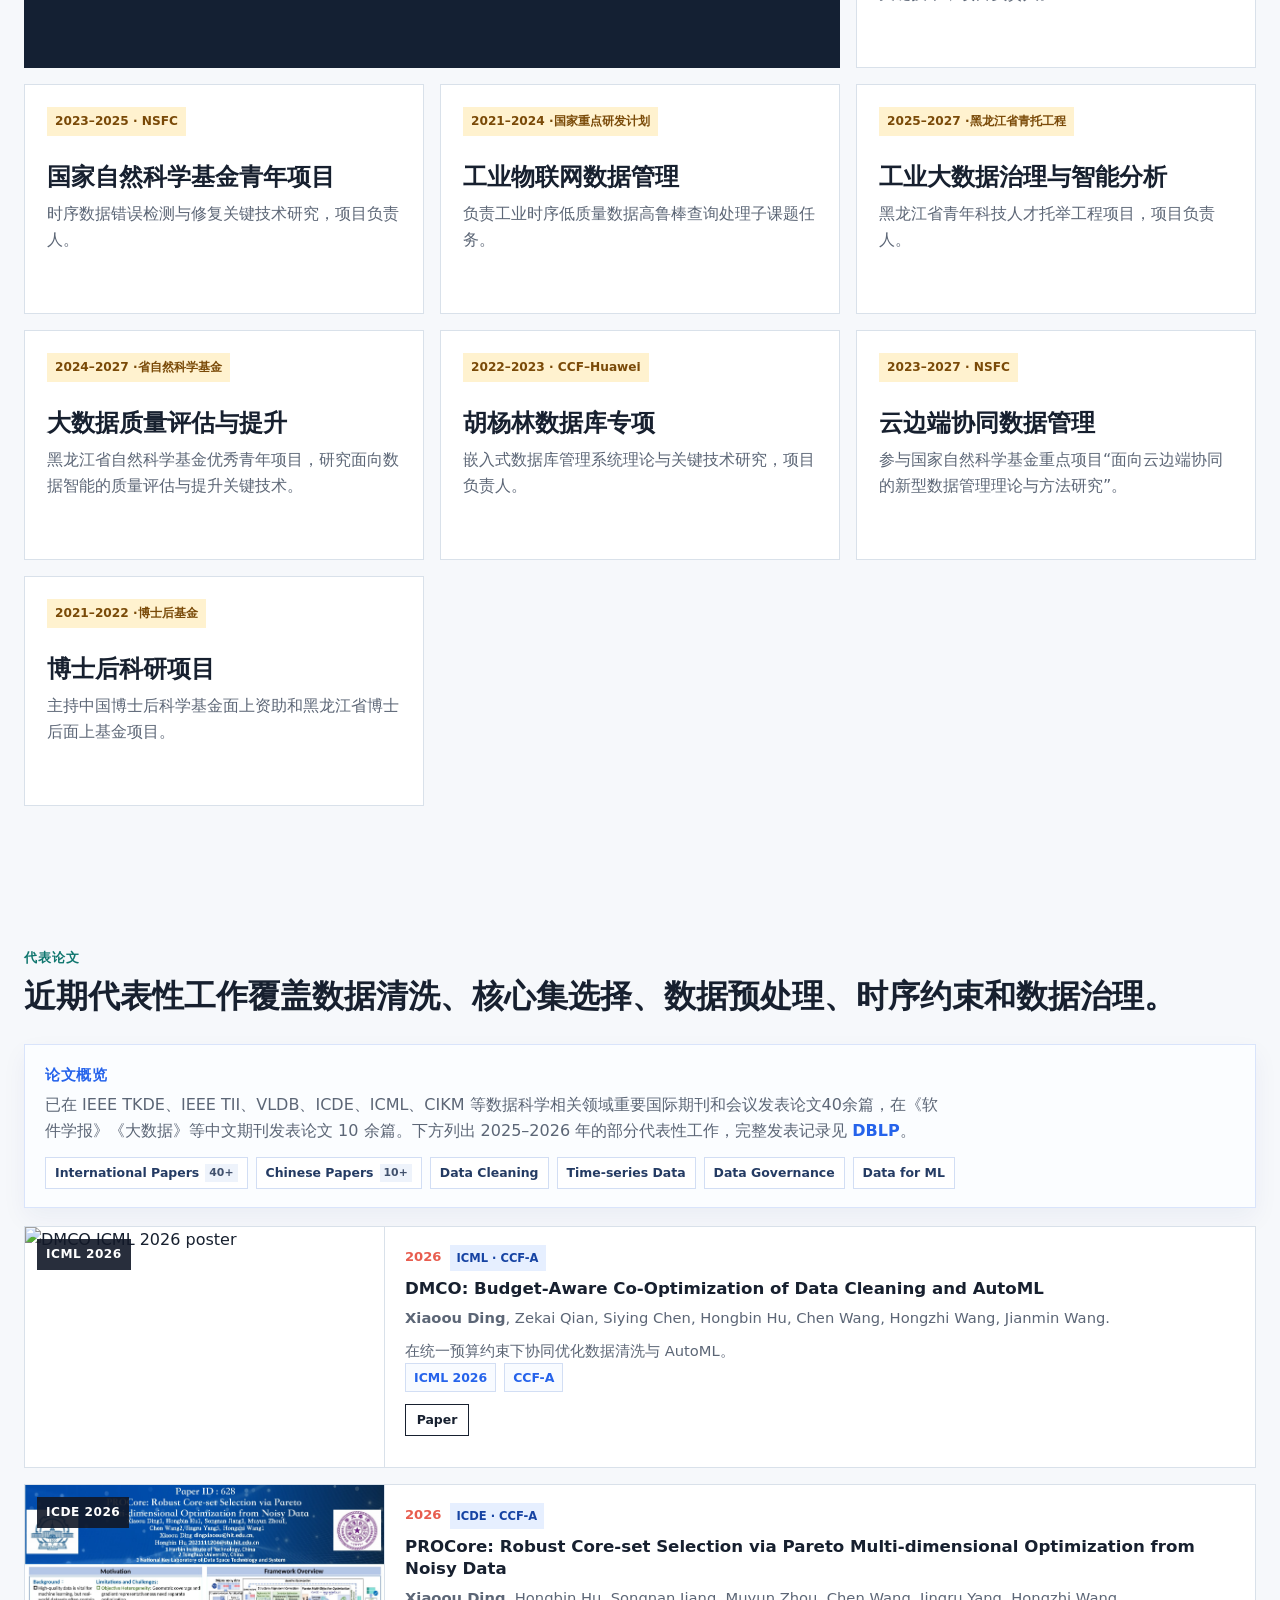
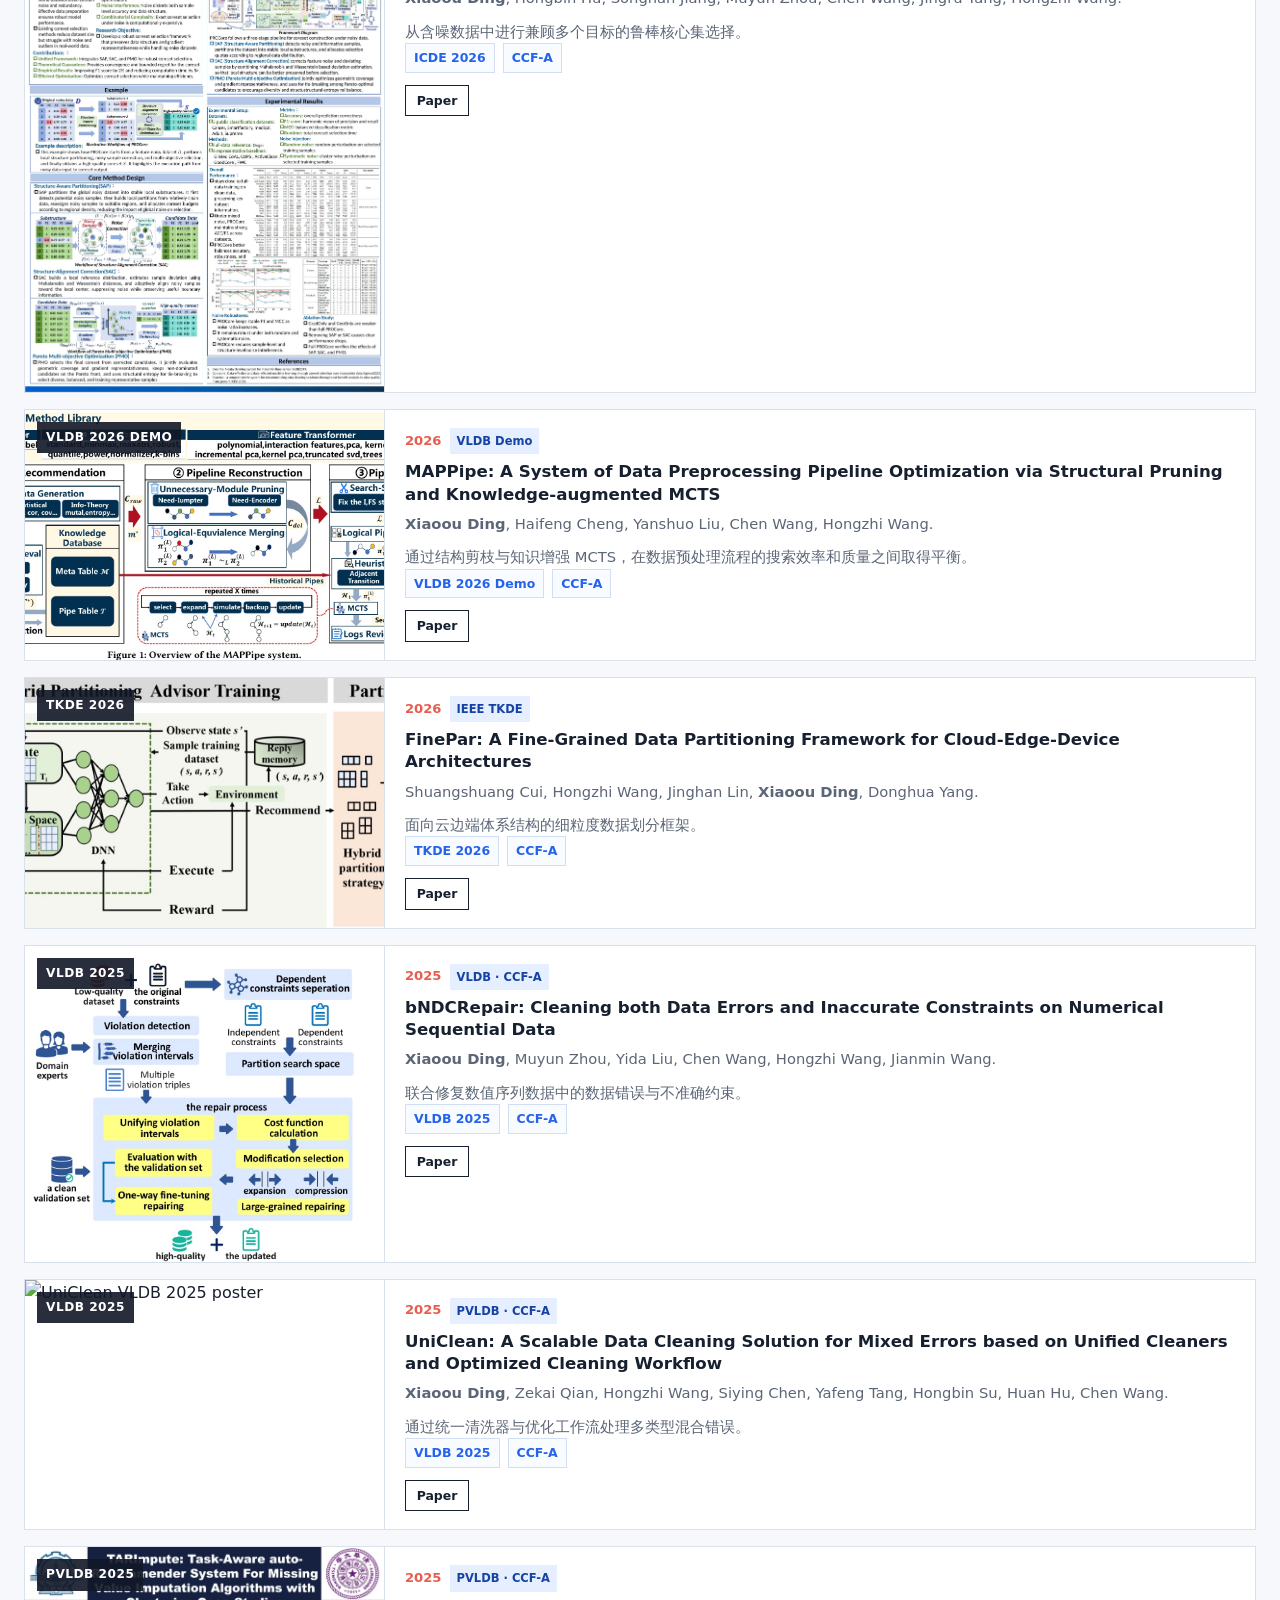
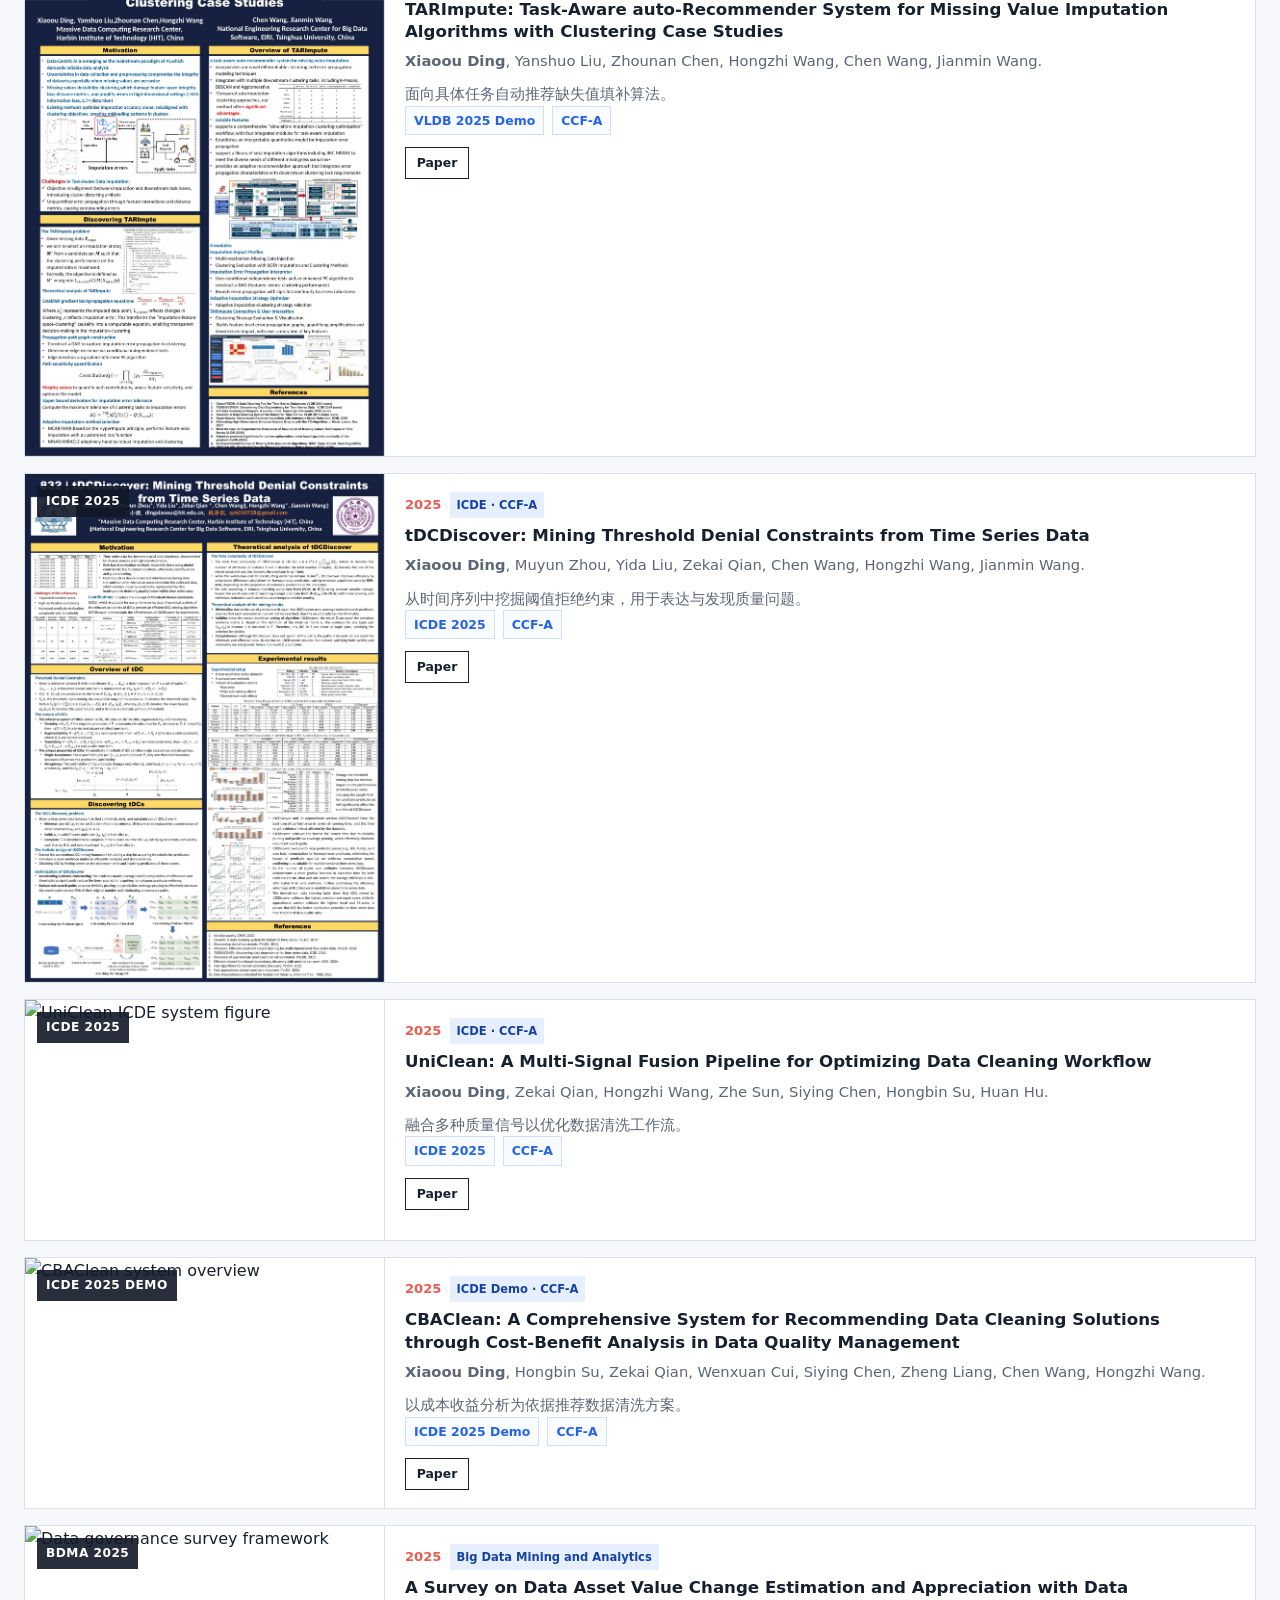
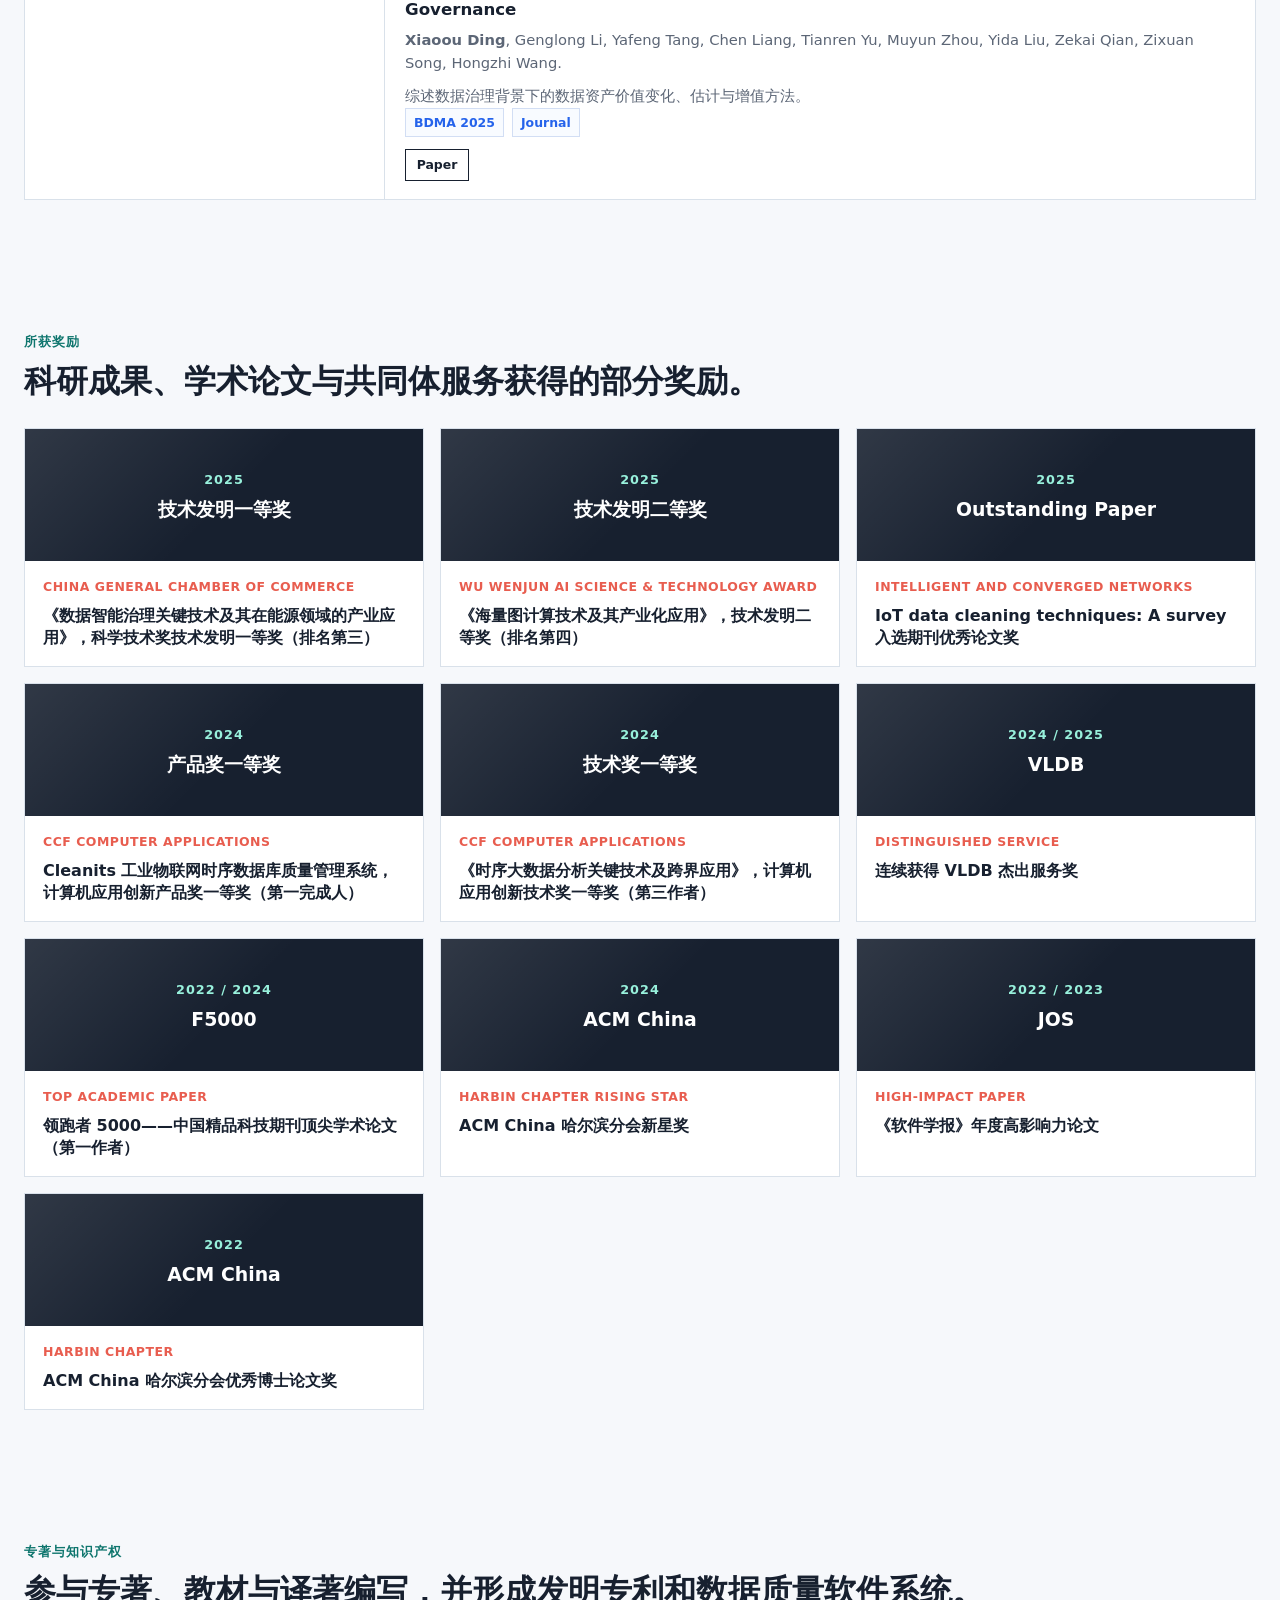
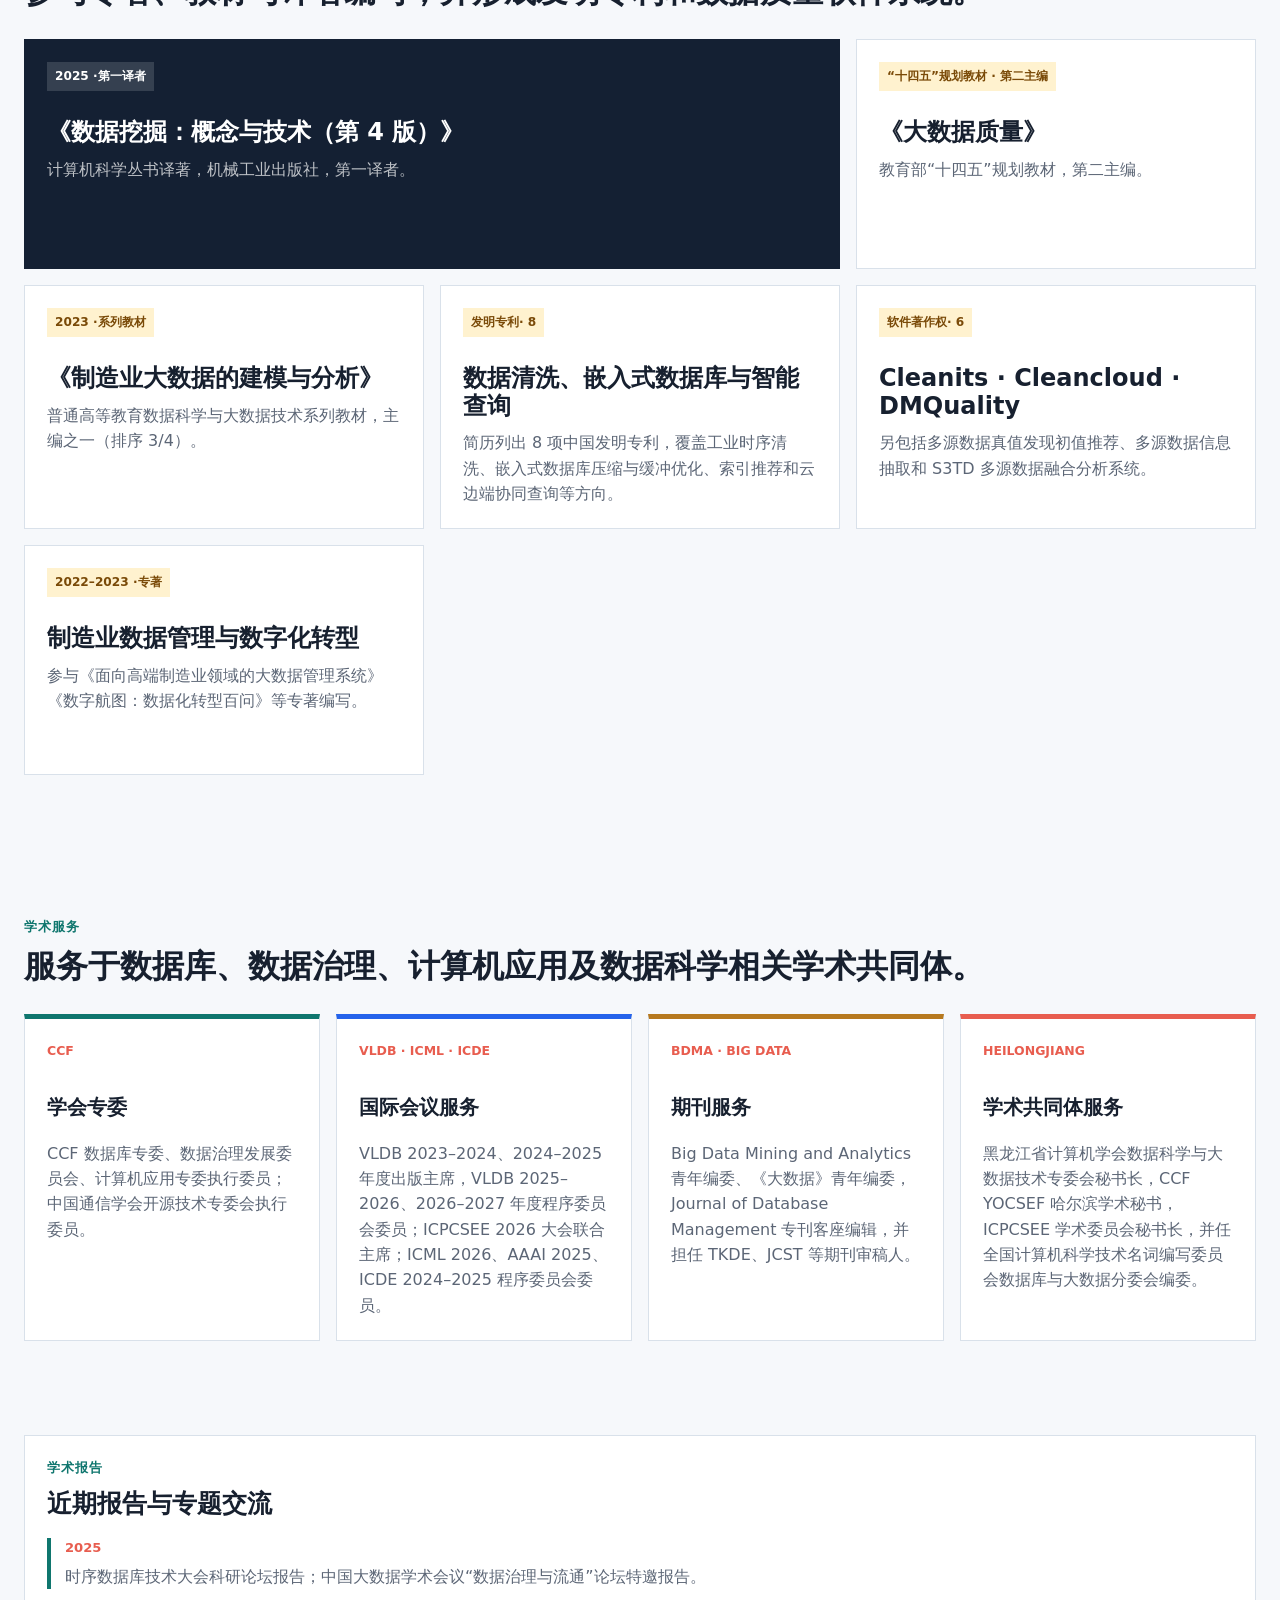
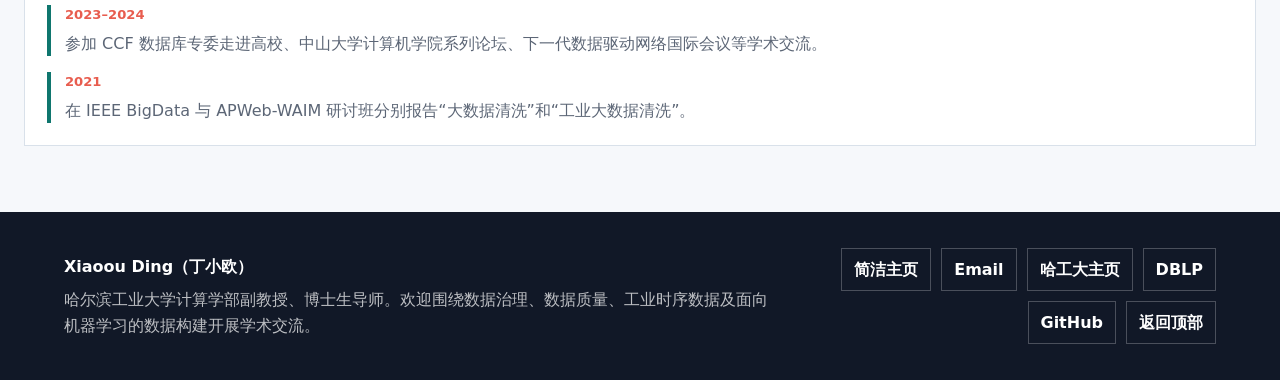
==== commit 94d07723: "Remove requested talk and document cross-computer maintenance" ====
--- a/index.html
+++ b/index.html
@@ -661,7 +661,6 @@
           <h2><span class="zh">近期报告与专题交流</span><span class="en">Recent talks and invited presentations</span></h2>
         </div>
         <ol class="timeline">
-          <li><time>2025</time><p class="zh">第六届军事大数据论坛：“面向复杂 AI 模型的多维度数据质量评估与质量提升技术”专家报告。</p><p class="en">Expert talk at the 6th Military Big Data Forum on multidimensional data-quality assessment and improvement for complex AI models.</p></li>
           <li><time>2025</time><p class="zh">时序数据库技术大会科研论坛报告；中国大数据学术会议“数据治理与流通”论坛特邀报告。</p><p class="en">Research-forum talk at the Time-Series Database Technology Conference and an invited talk on data governance and circulation at the China Big Data Conference.</p></li>
           <li><time>2023–2024</time><p class="zh">参加 CCF 数据库专委走进高校、中山大学计算机学院系列论坛、下一代数据驱动网络国际会议等学术交流。</p><p class="en">Talks for the CCF Database Committee university outreach program, Sun Yat-sen University forum series, and the International Conference on Next-Generation Data-Driven Networks.</p></li>
           <li><time>2021</time><p class="zh">在 IEEE BigData 与 APWeb-WAIM 研讨班分别报告“大数据清洗”和“工业大数据清洗”。</p><p class="en">Tutorial talks on big data cleaning at IEEE BigData and industrial big data cleaning at APWeb-WAIM.</p></li>
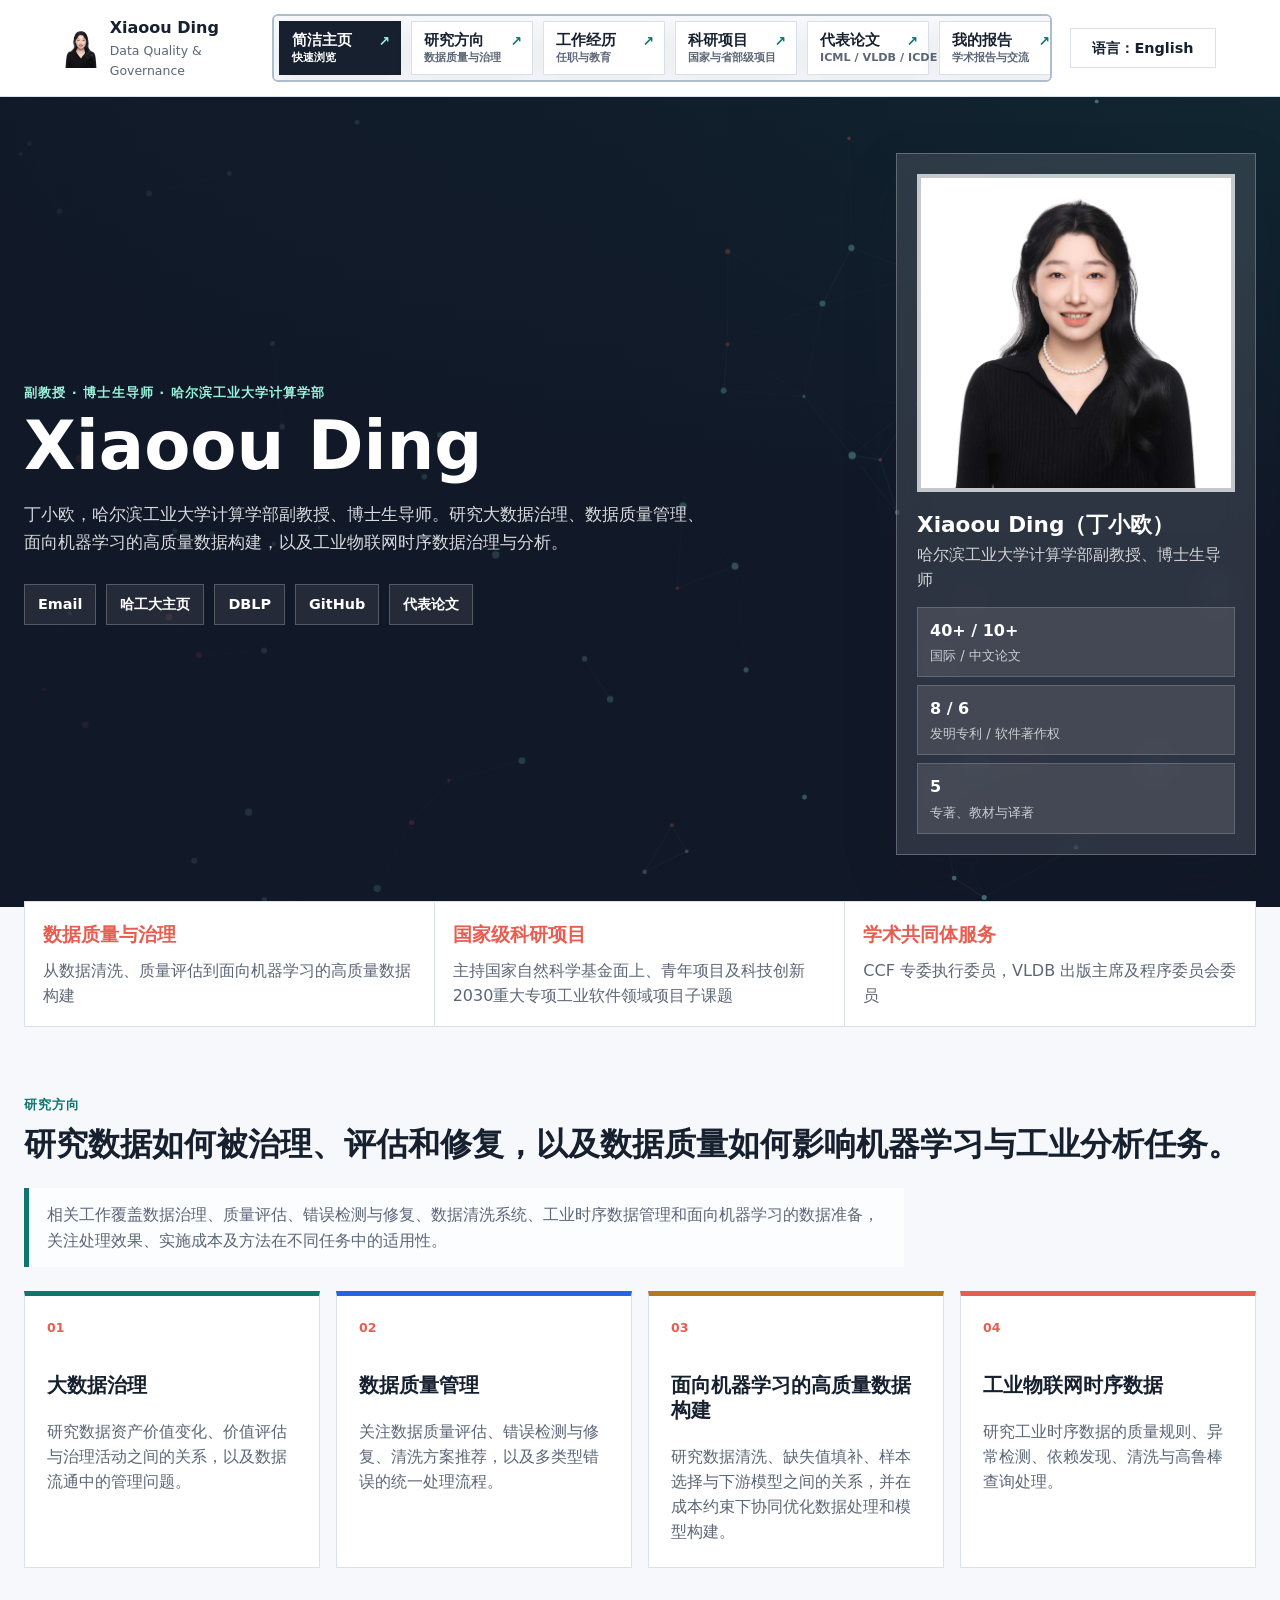
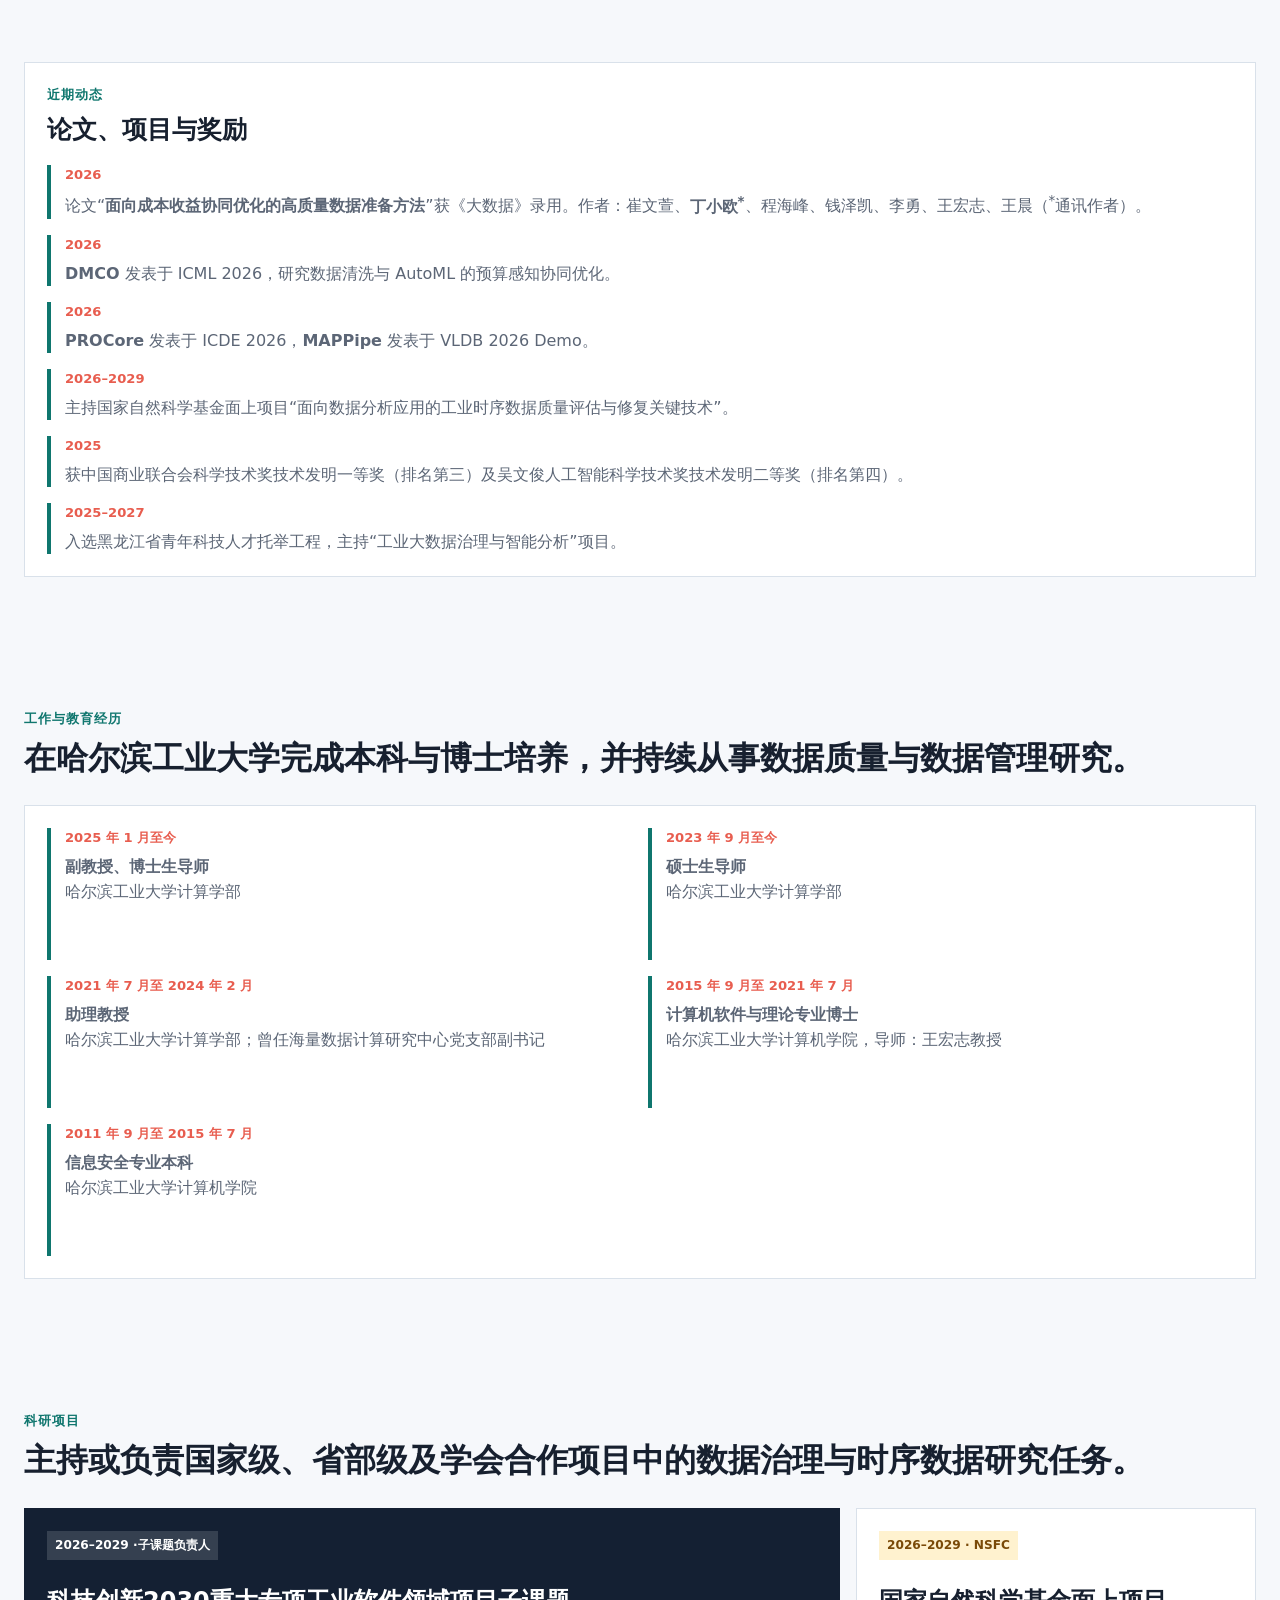
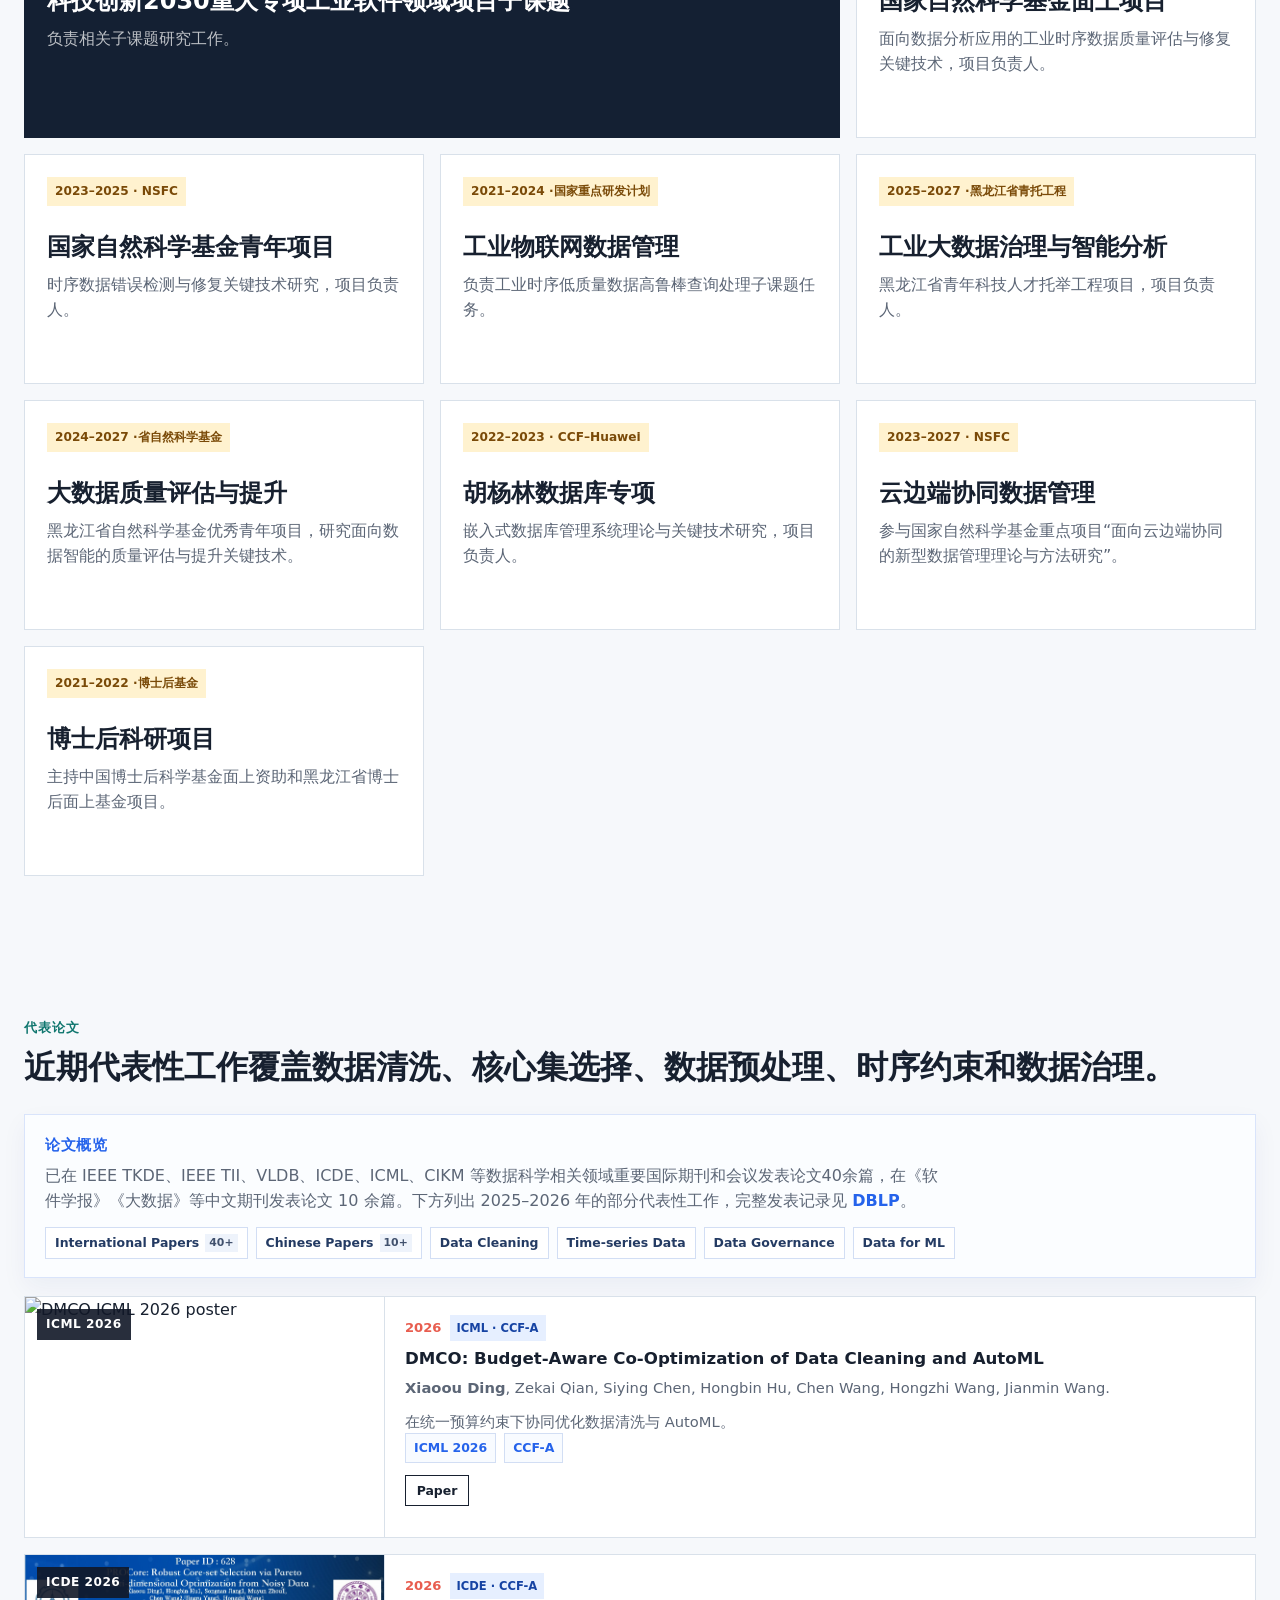
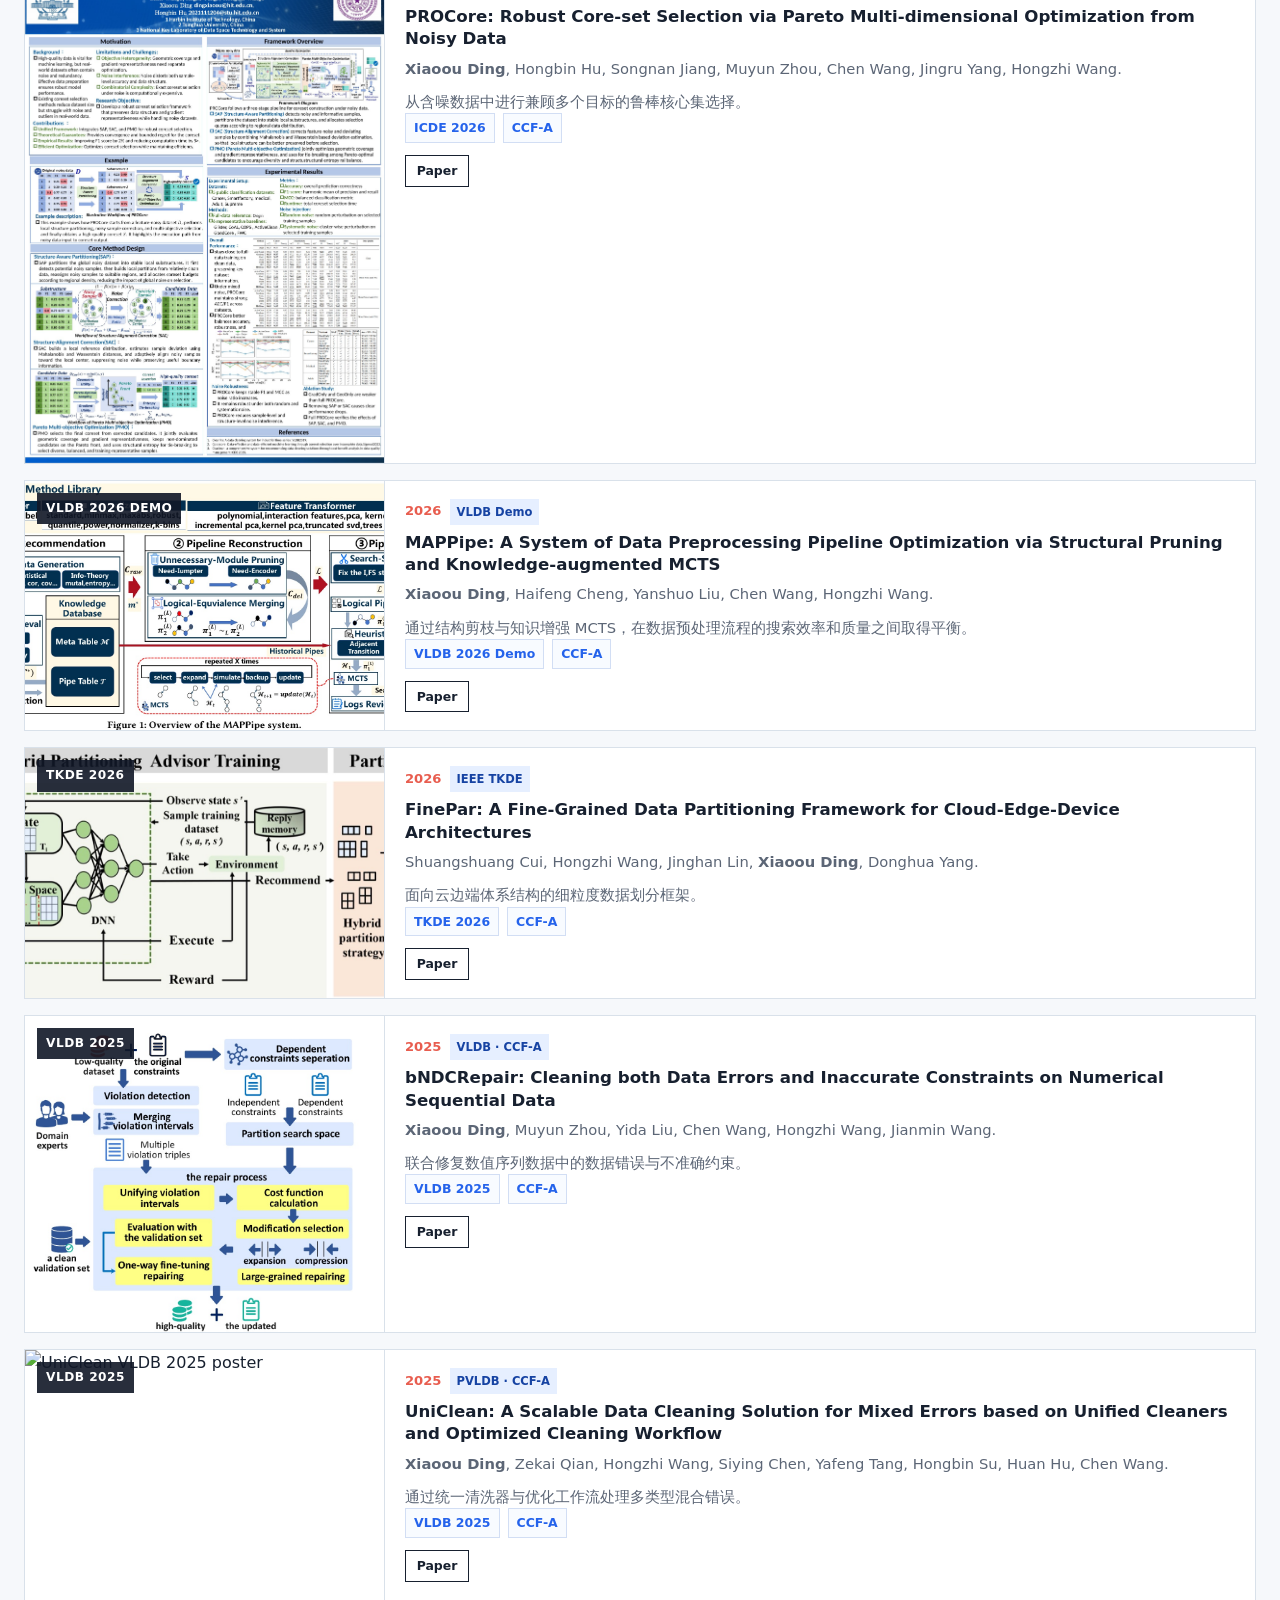
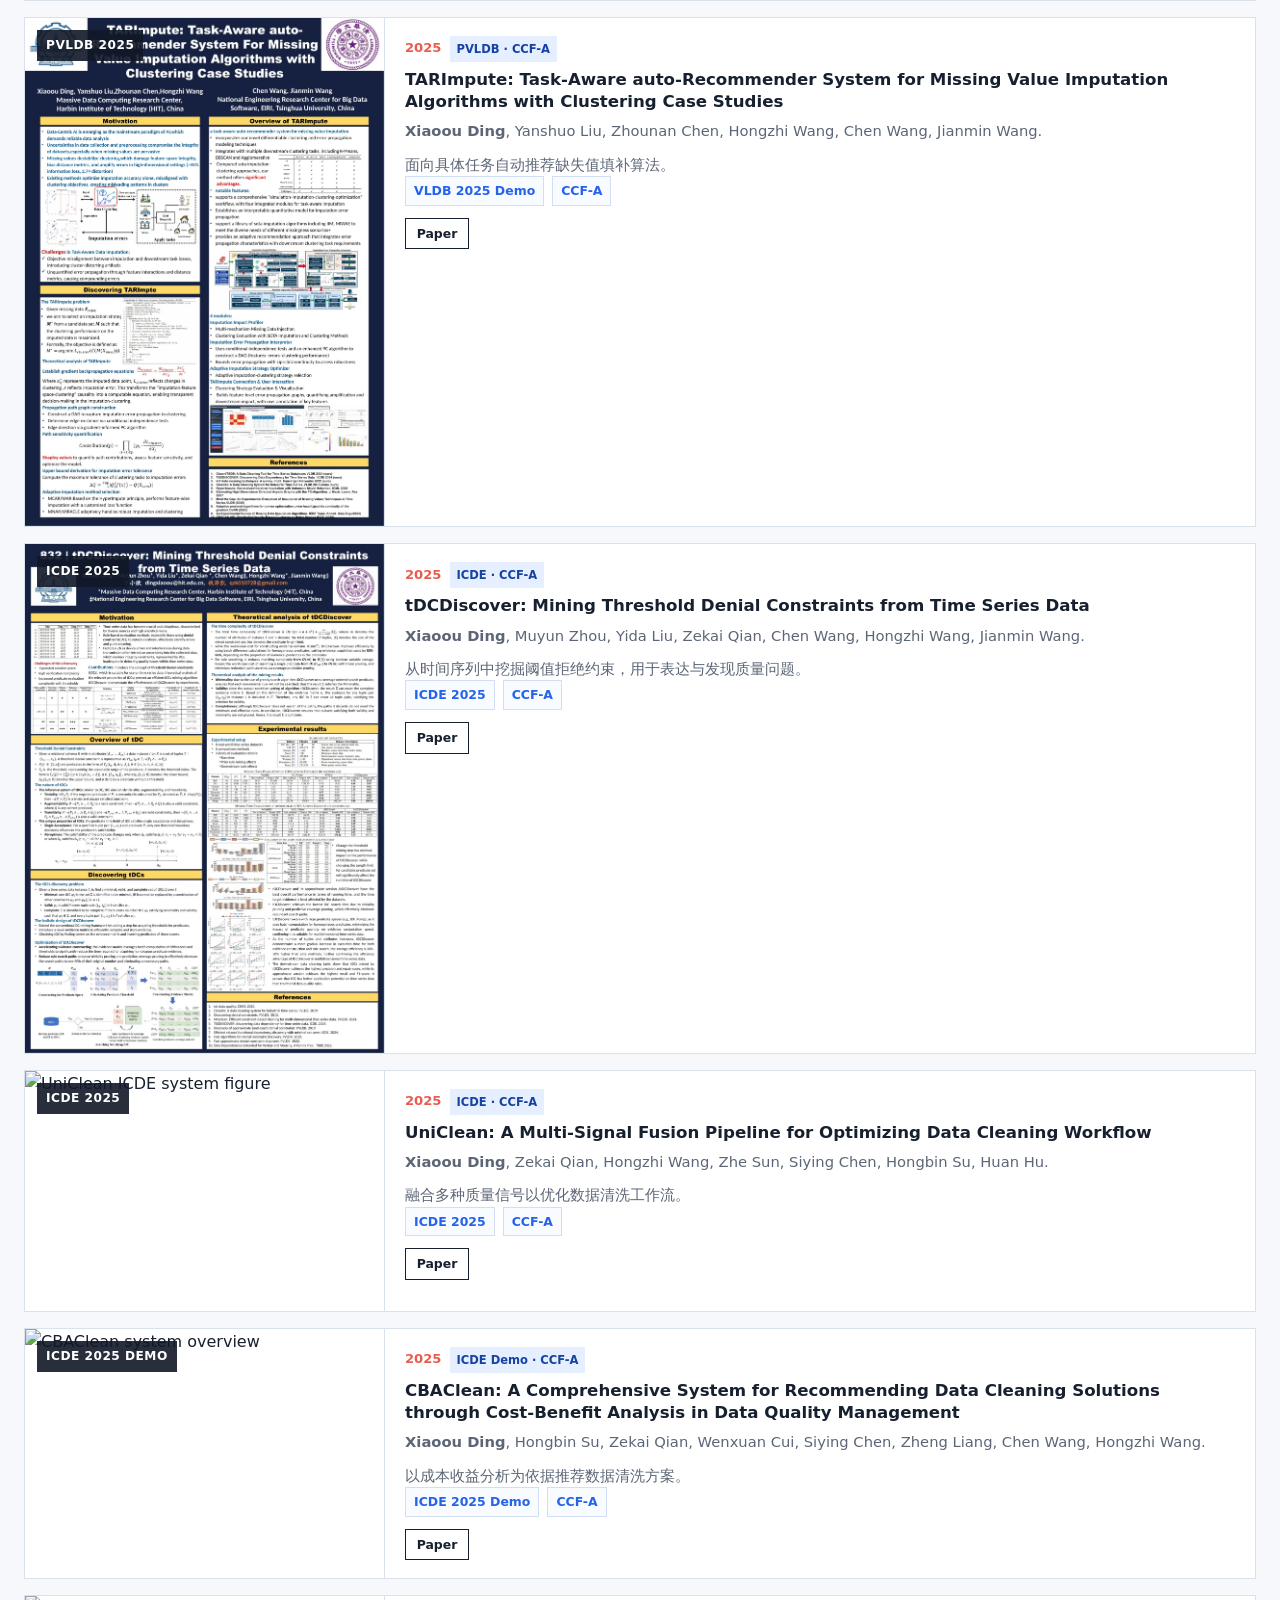
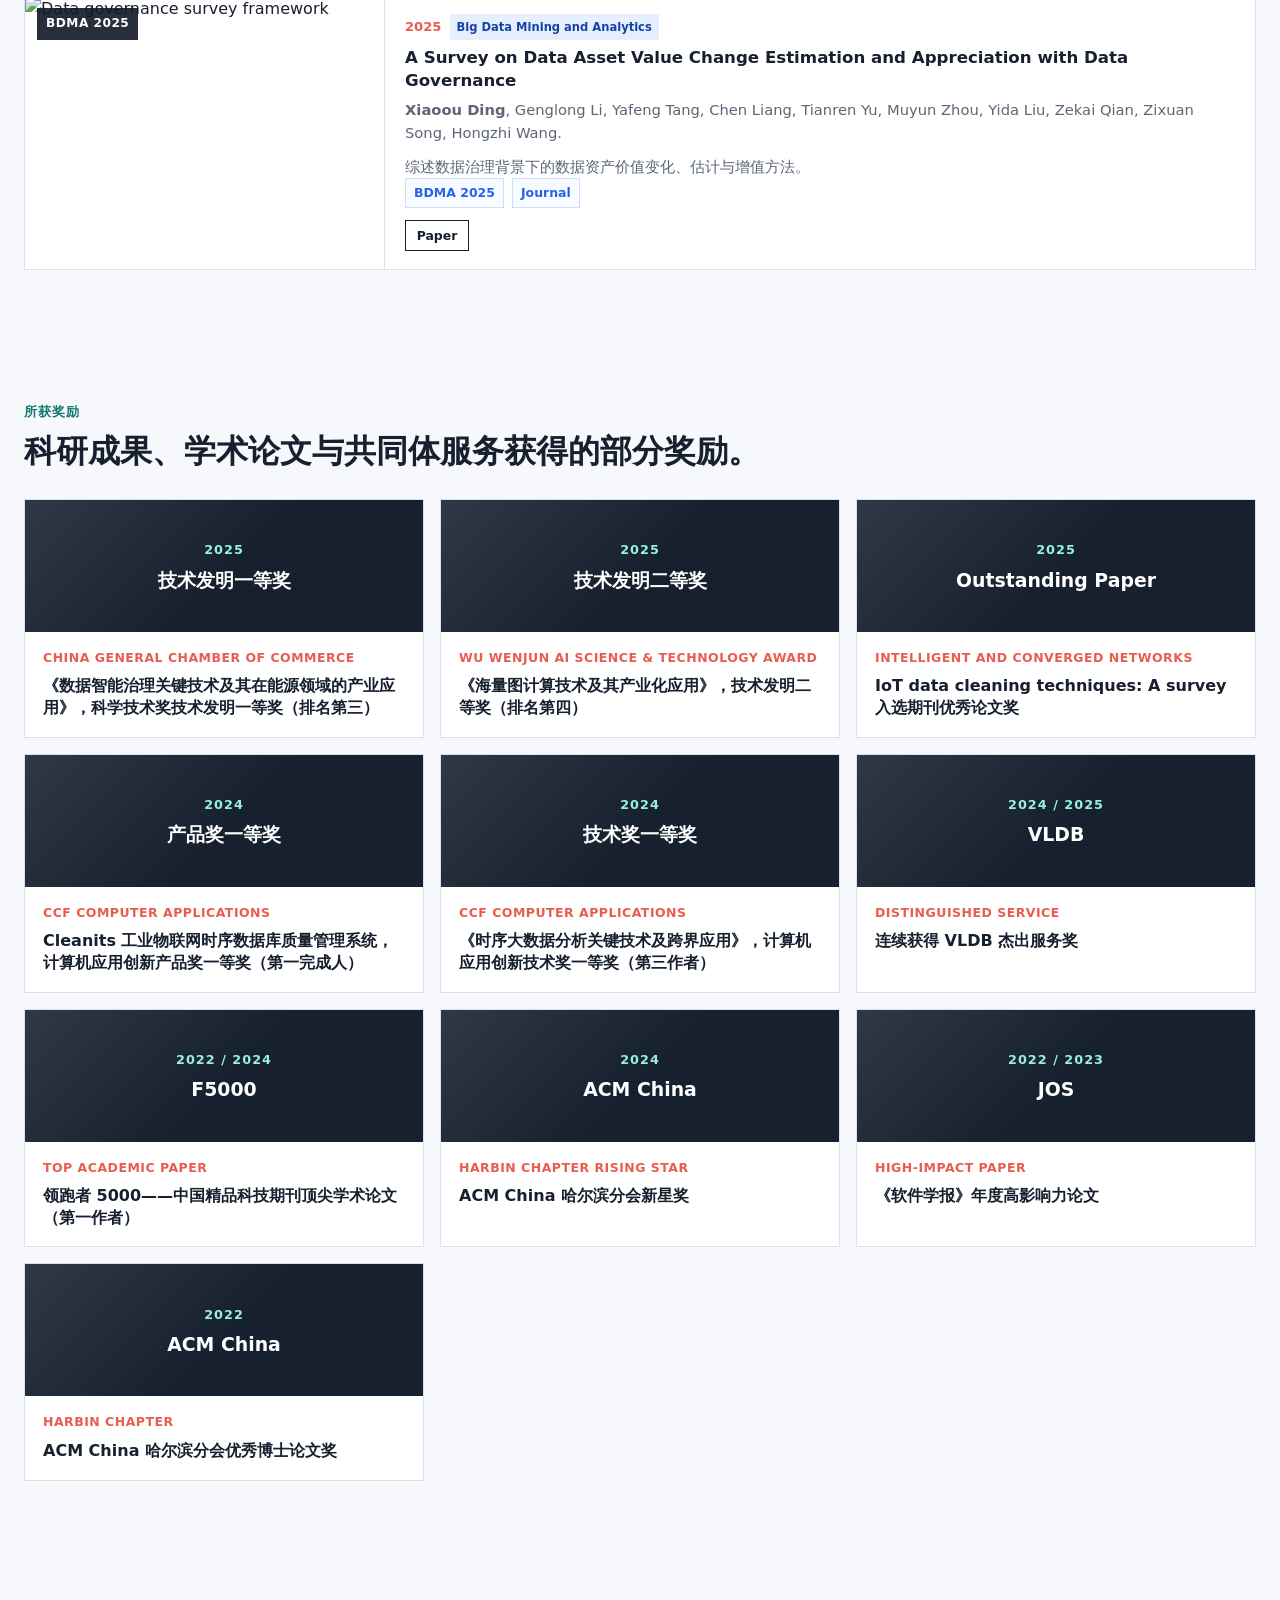
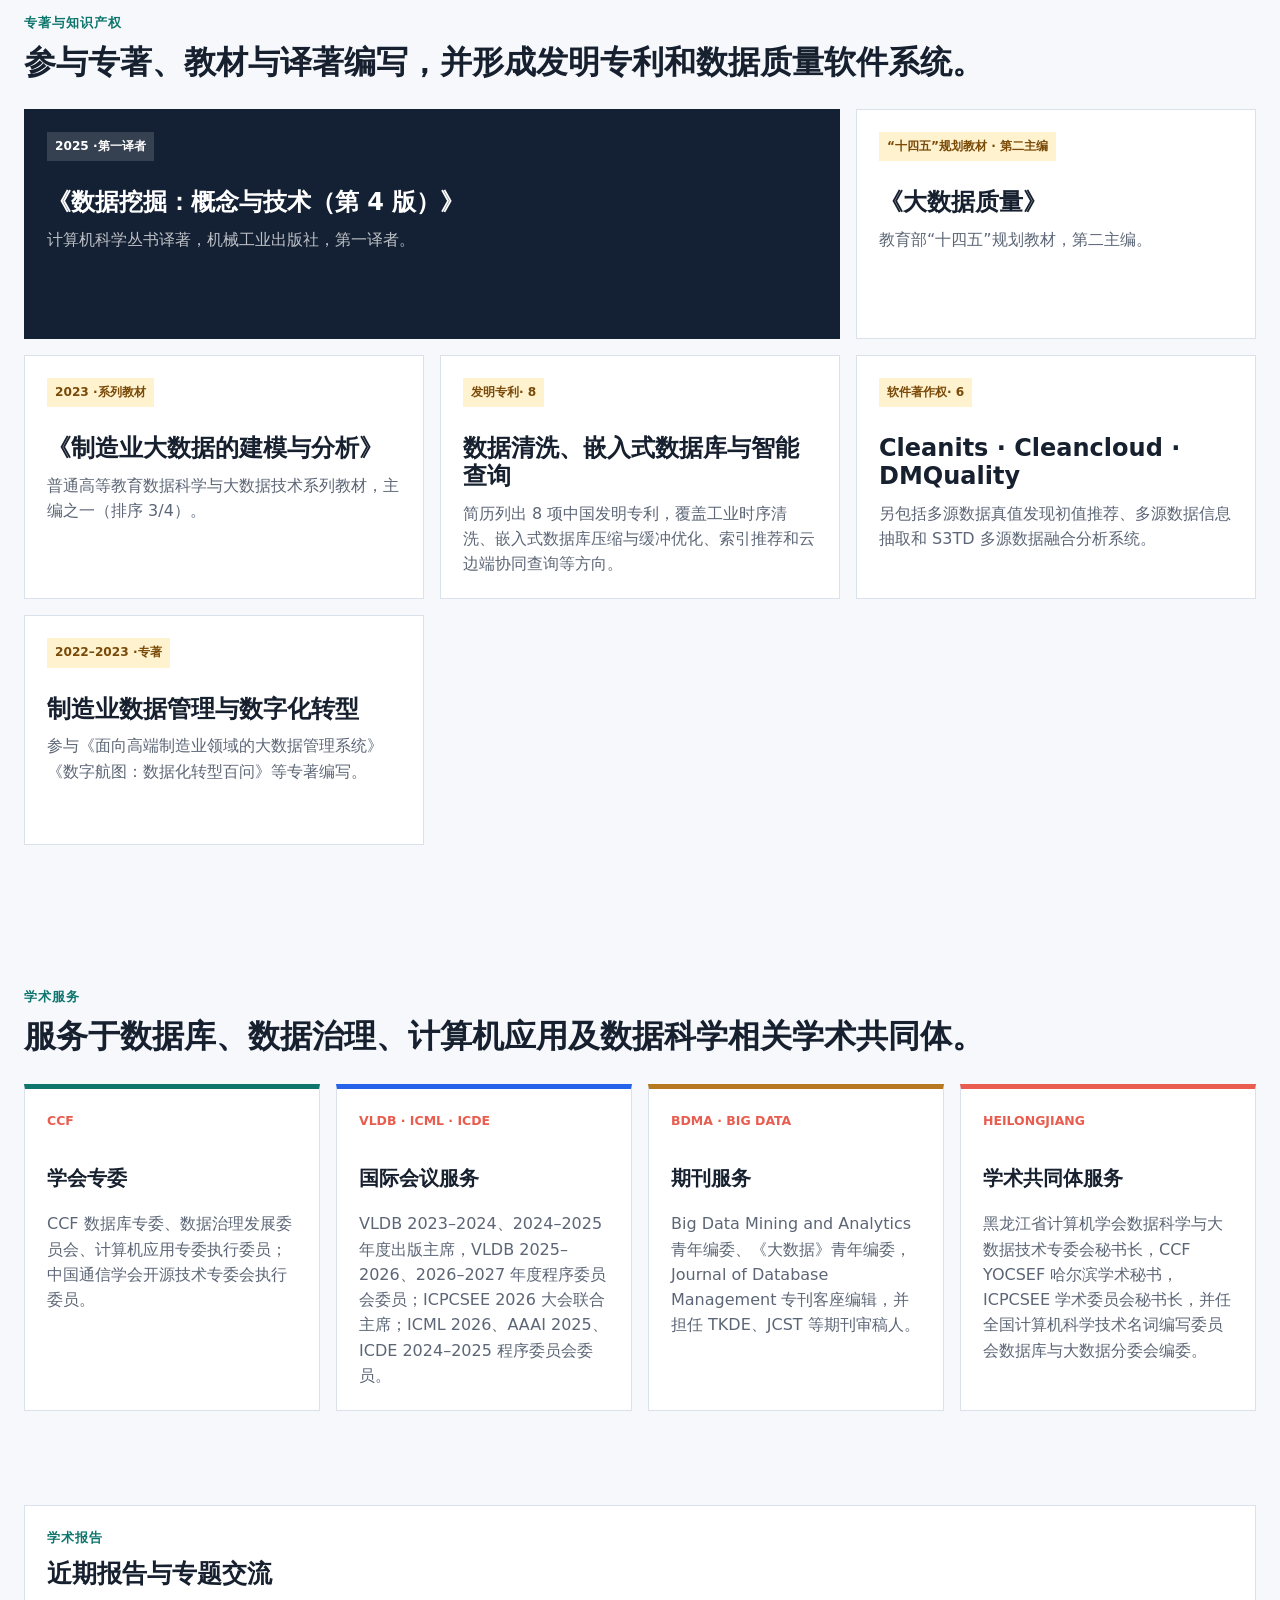
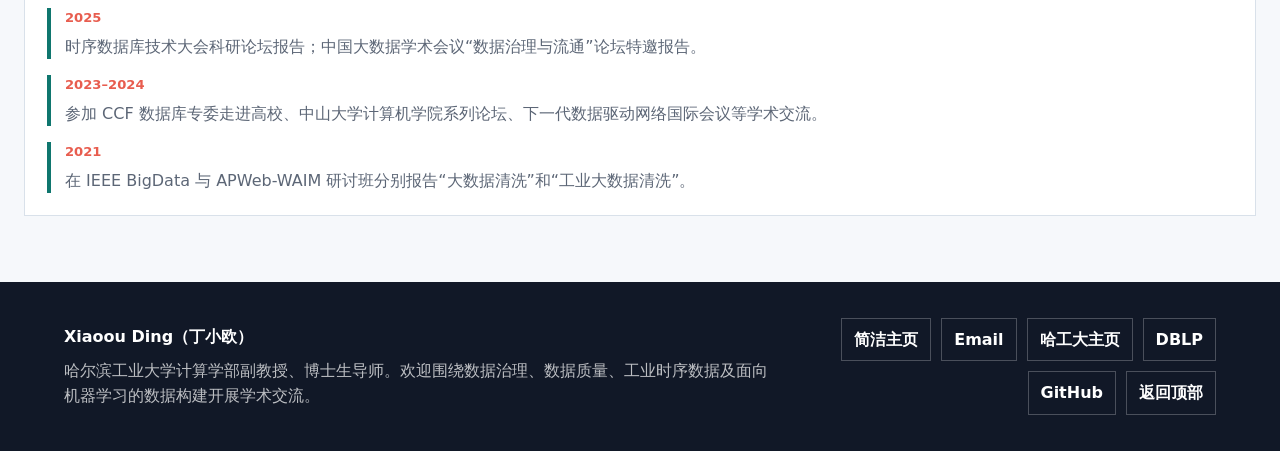
==== commit f0b2c379: "Add Big Data Research paper acceptance update" ====
--- a/index.html
+++ b/index.html
@@ -182,6 +182,11 @@
         <ol class="timeline">
           <li>
             <time>2026</time>
+            <p class="zh">论文“<a href="https://www.j-bigdataresearch.com.cn/zh/article/doi/10.11959/j.issn.2096-0271.BDR26172/" target="_blank" rel="noopener"><strong>面向成本收益协同优化的高质量数据准备方法</strong></a>”获《大数据》录用。作者：崔文萱、<strong>丁小欧<sup>*</sup></strong>、程海峰、钱泽凯、李勇、王宏志、王晨（<sup>*</sup>通讯作者）。</p>
+            <p class="en">Our paper “<a href="https://www.j-bigdataresearch.com.cn/zh/article/doi/10.11959/j.issn.2096-0271.BDR26172/" target="_blank" rel="noopener"><strong>A cost-benefit collaborative optimization method for high-quality data preparation</strong></a>” has been accepted by <em>Big Data Research</em>. Authors: Wenxuan Cui, <strong>Xiaoou Ding<sup>*</sup></strong>, Haifeng Cheng, Zekai Qian, Yong Li, Hongzhi Wang, and Chen Wang (<sup>*</sup>corresponding author).</p>
+          </li>
+          <li>
+            <time>2026</time>
             <p class="zh"><strong>DMCO</strong> 发表于 ICML 2026，研究数据清洗与 AutoML 的预算感知协同优化。</p>
             <p class="en"><strong>DMCO</strong> appears at ICML 2026 and studies budget-aware co-optimization of data cleaning and AutoML.</p>
           </li>
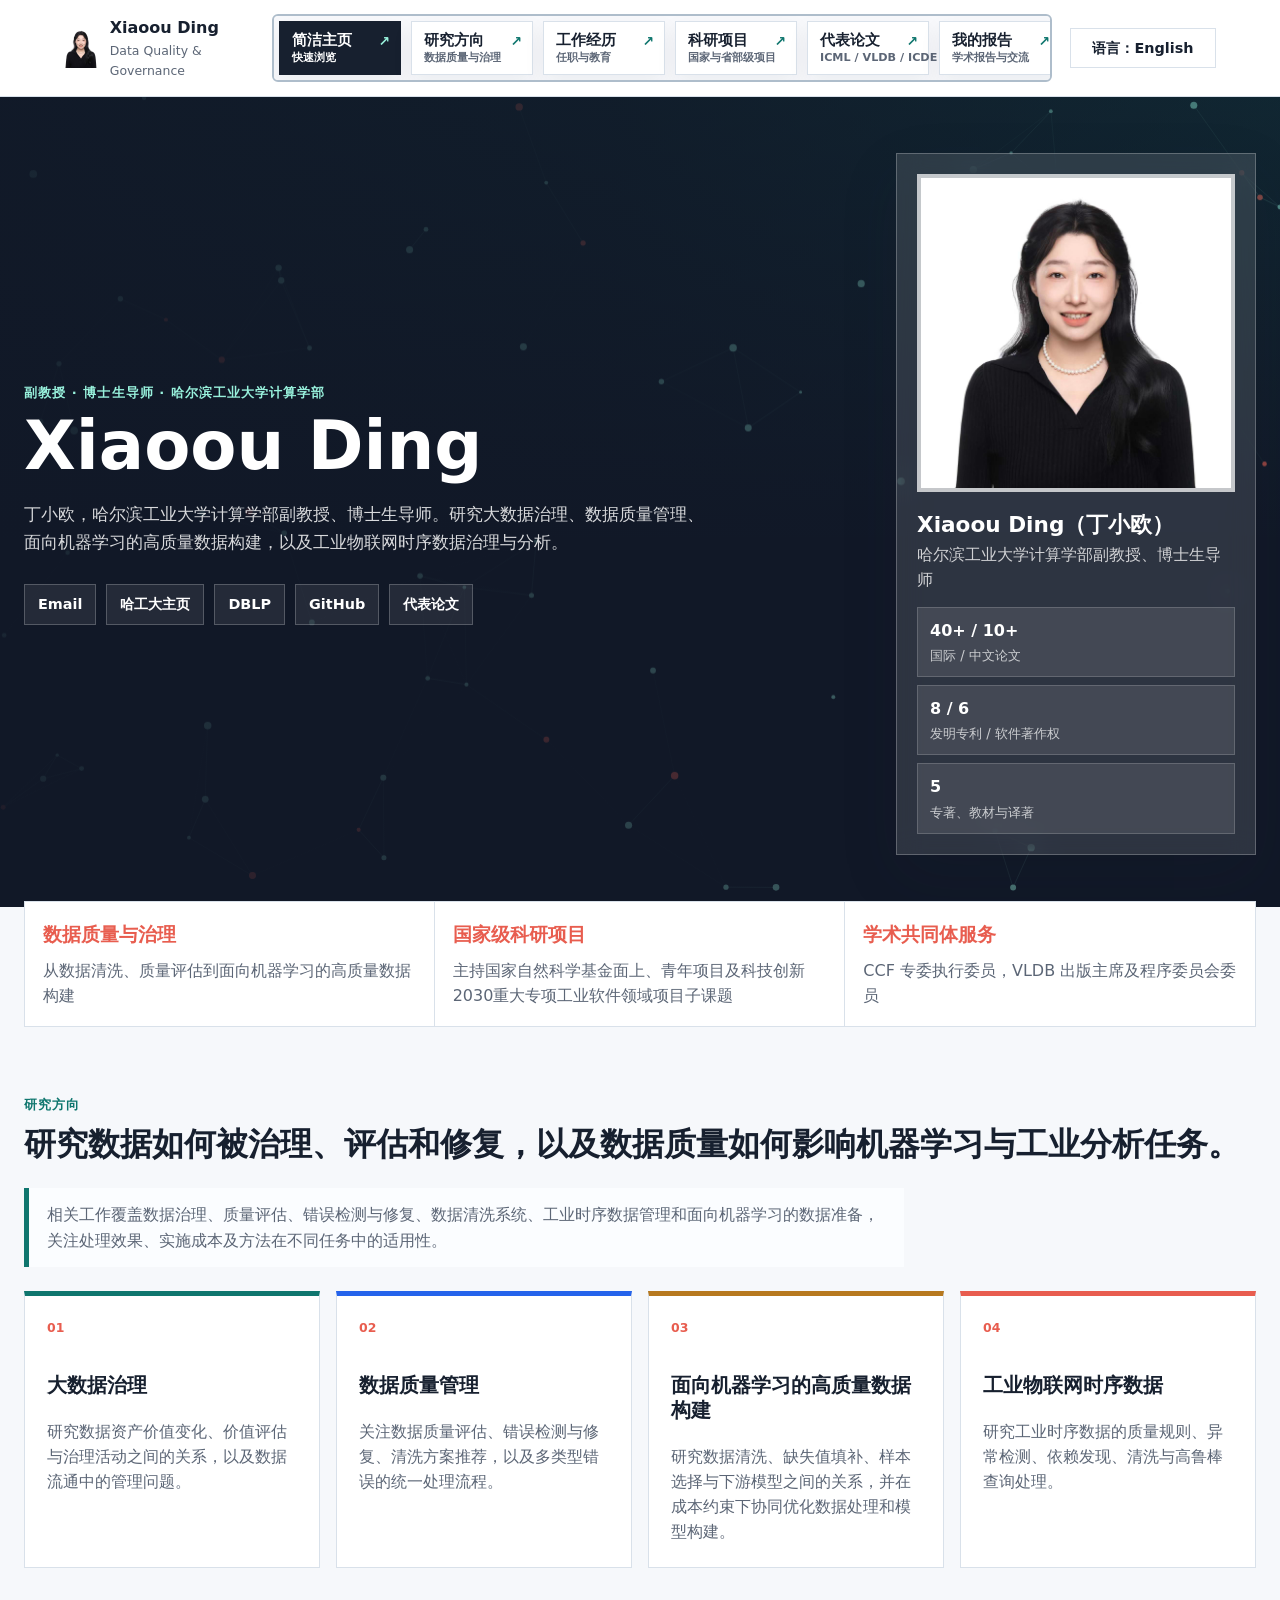
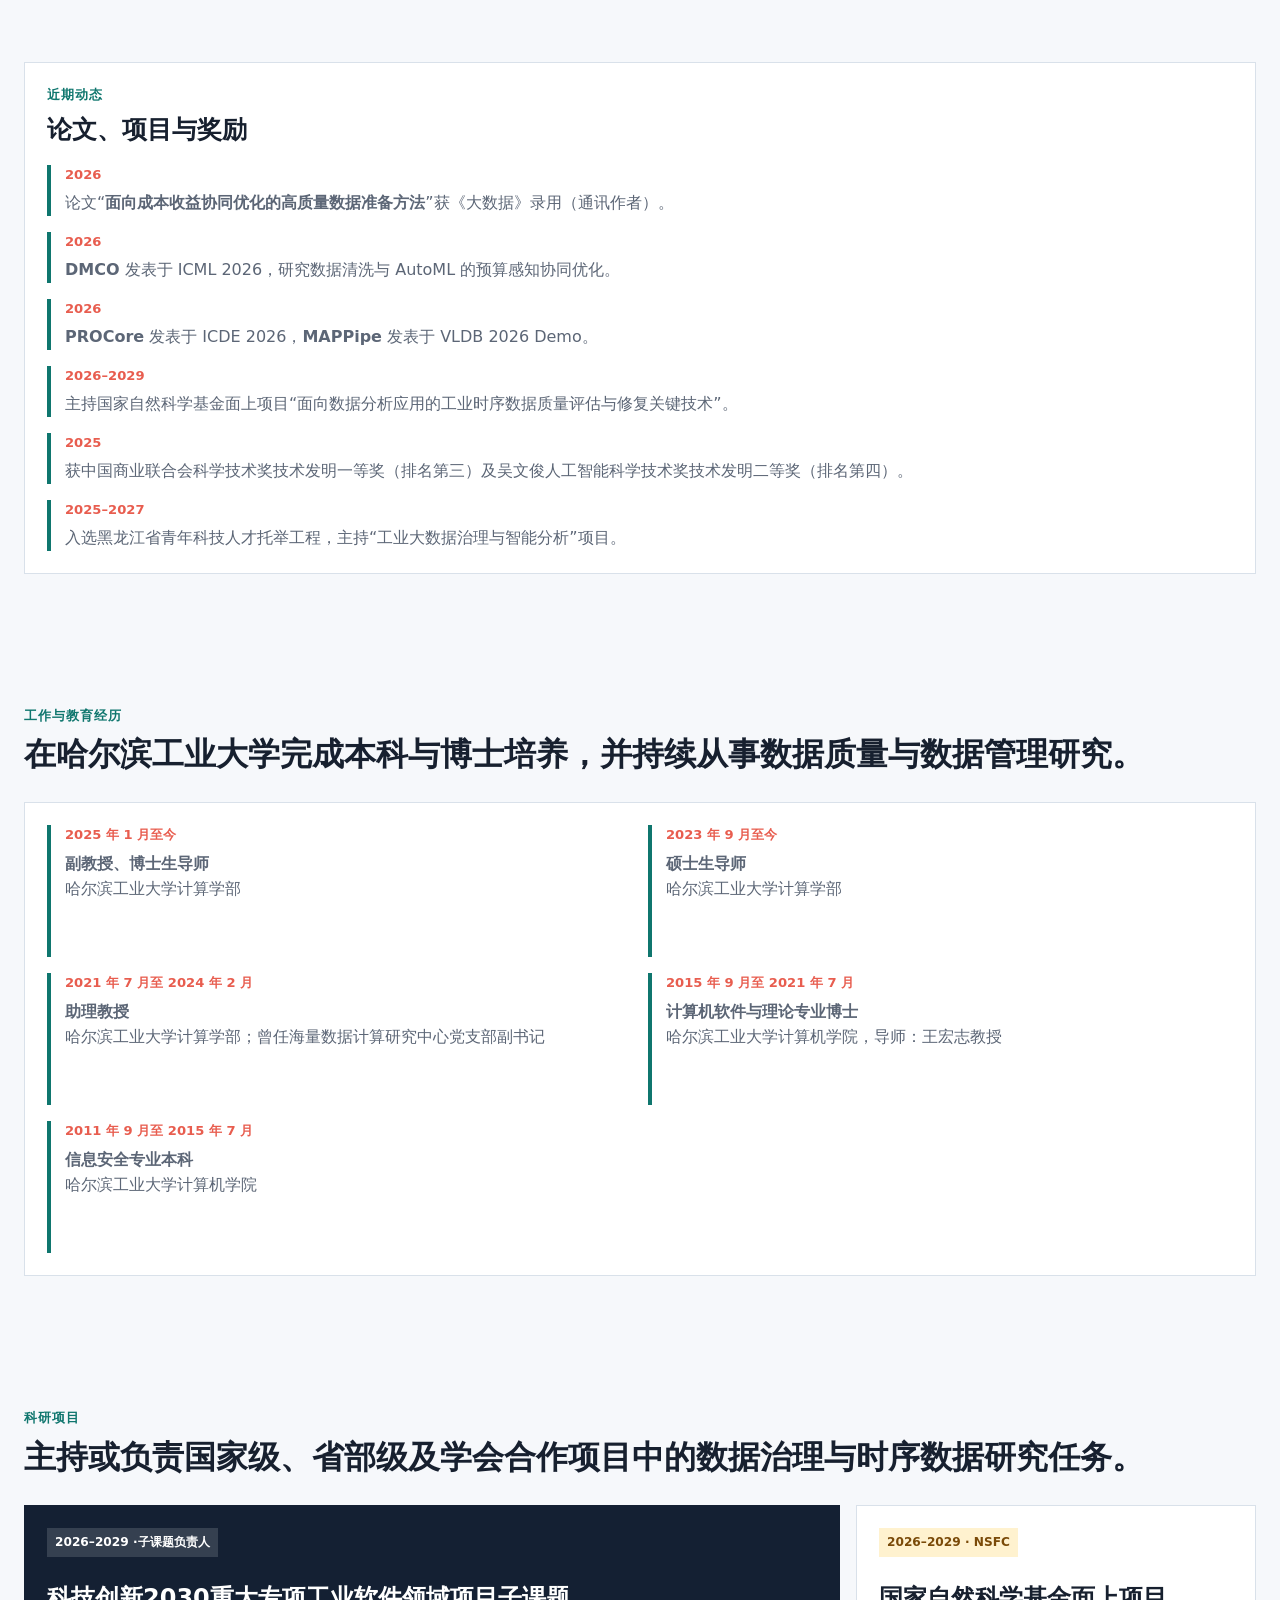
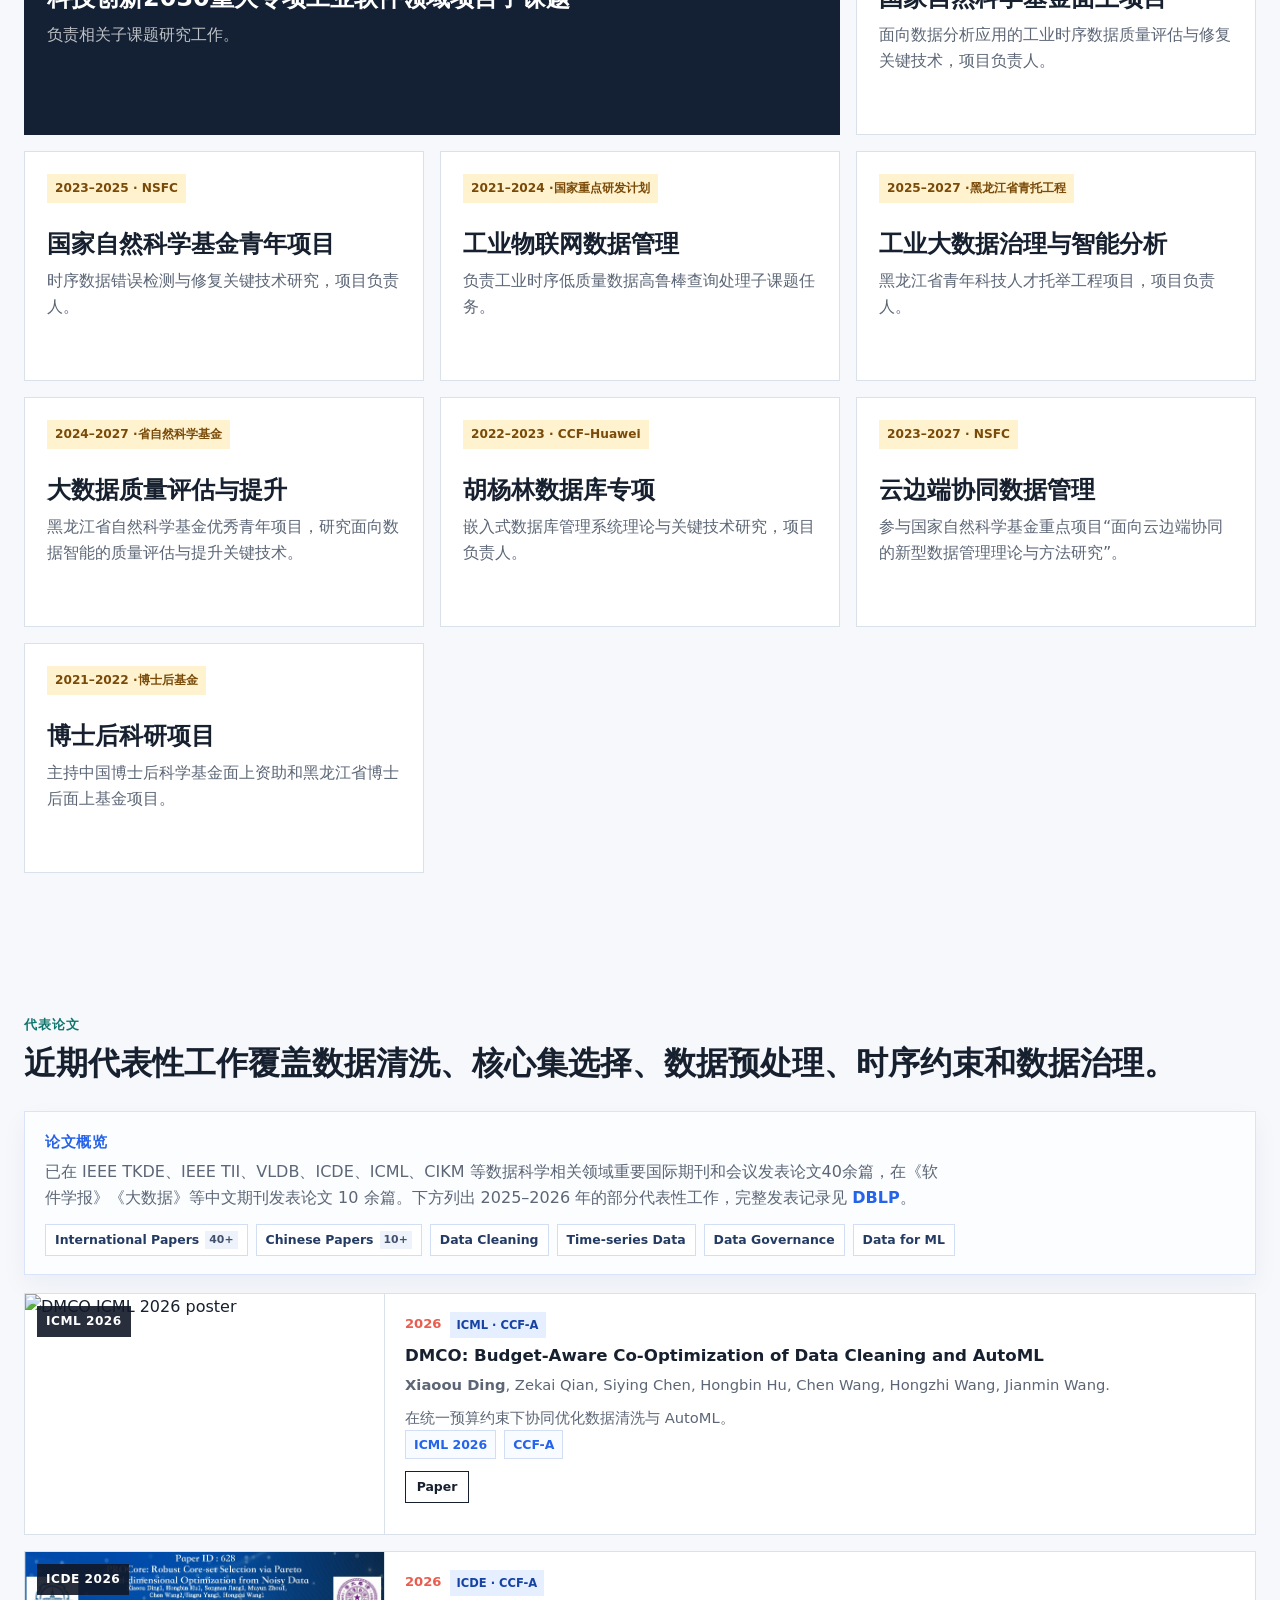
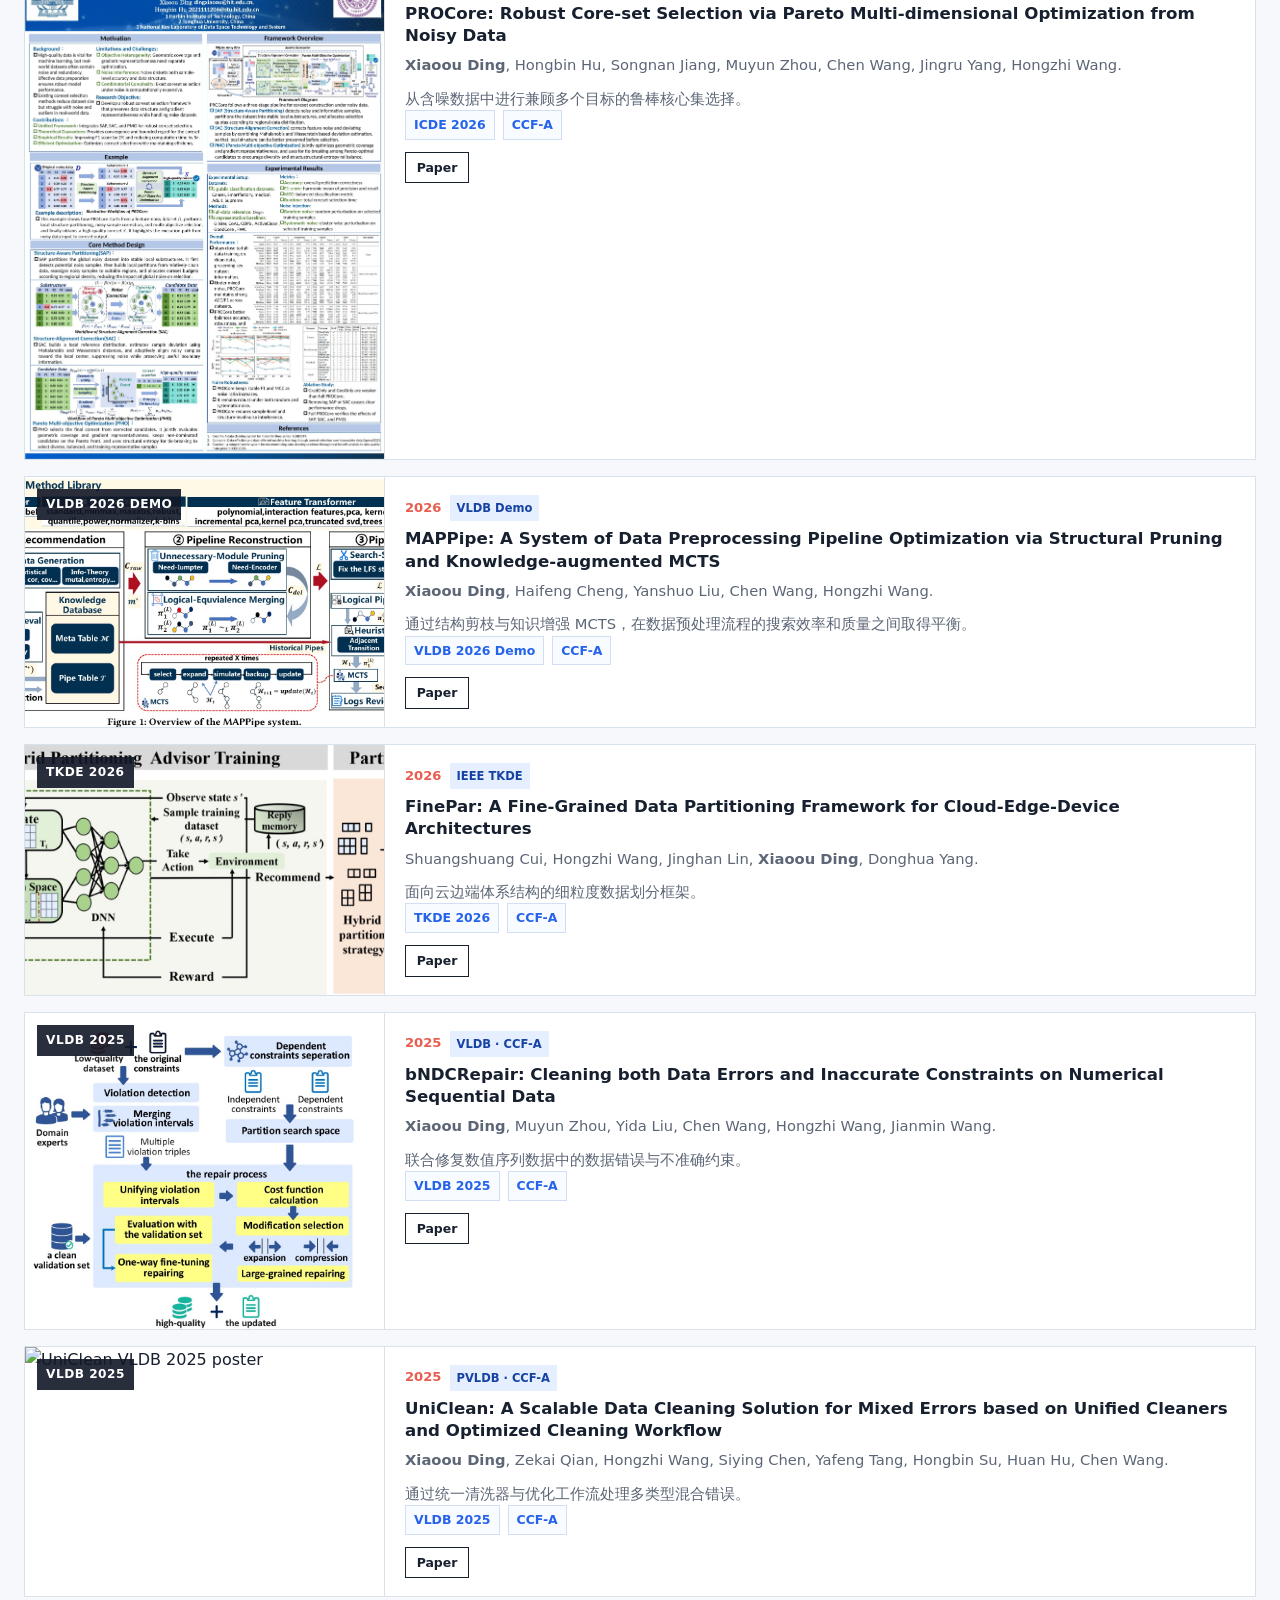
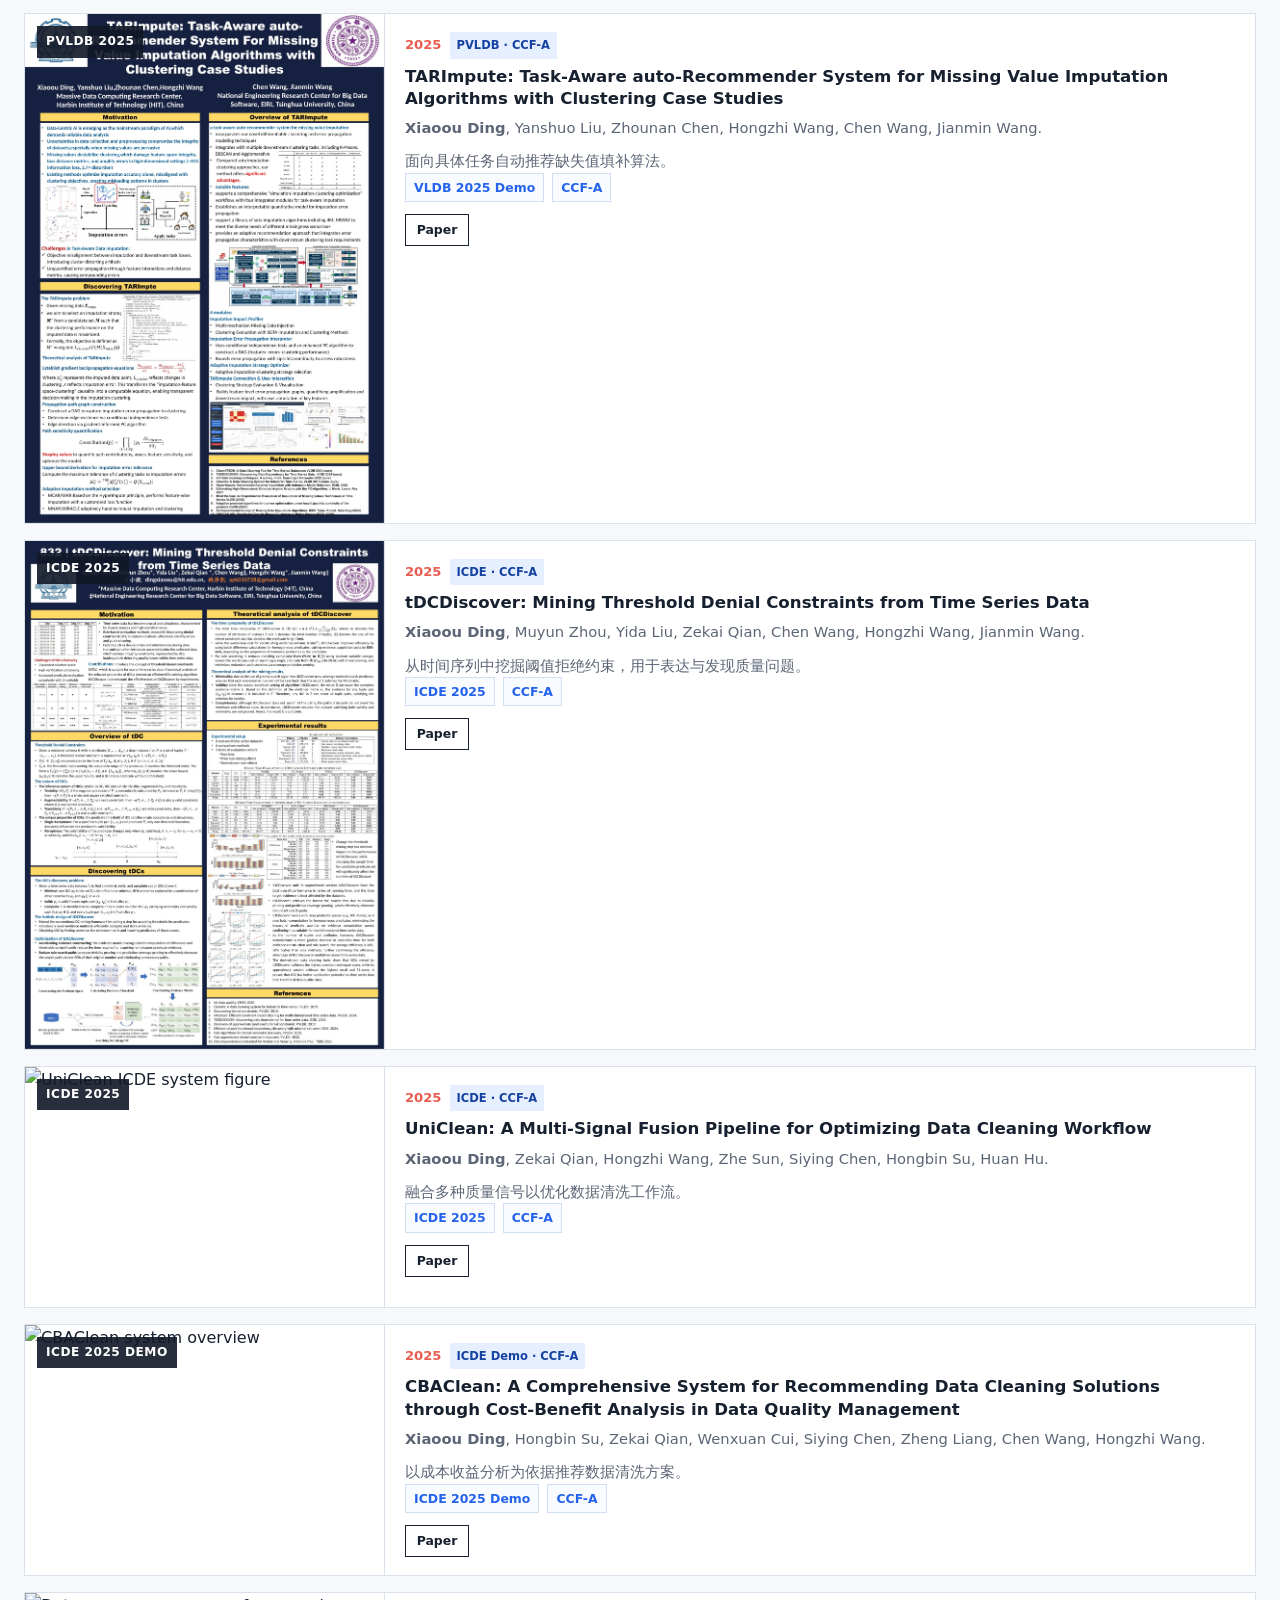
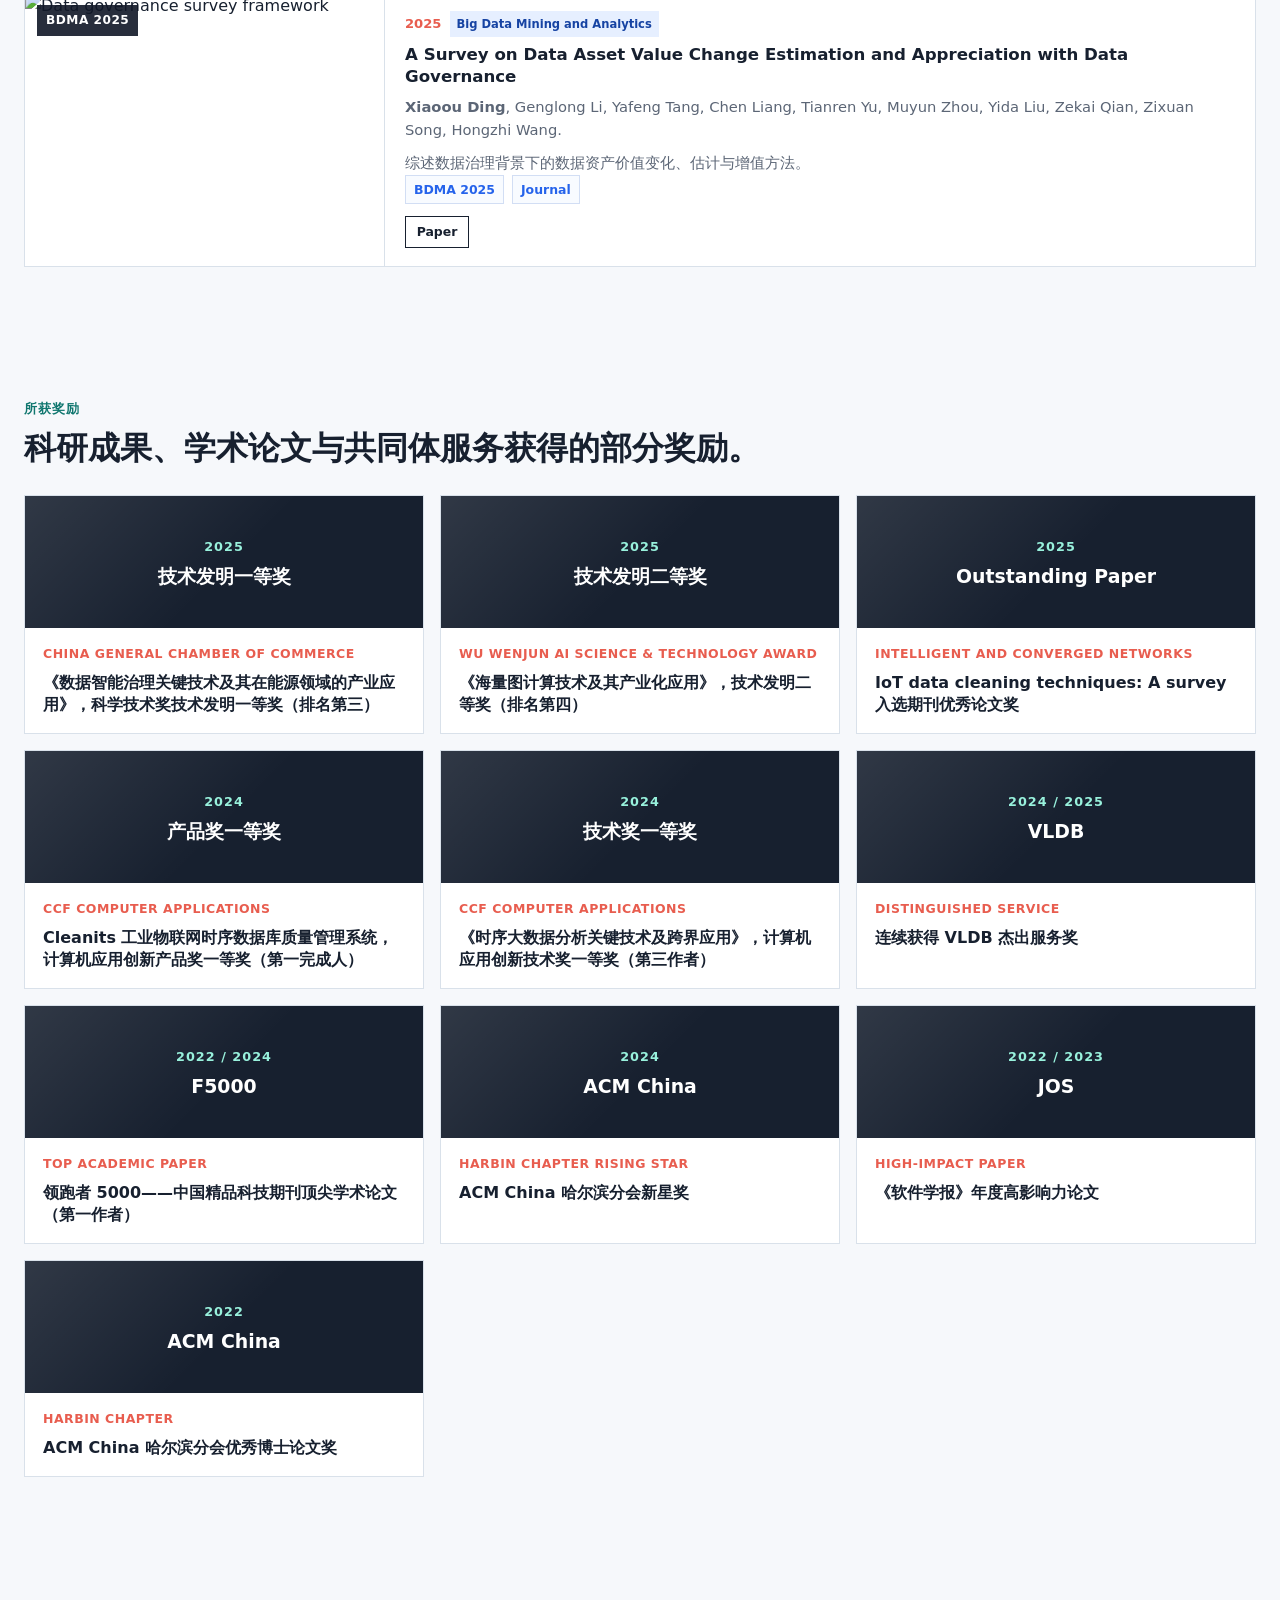
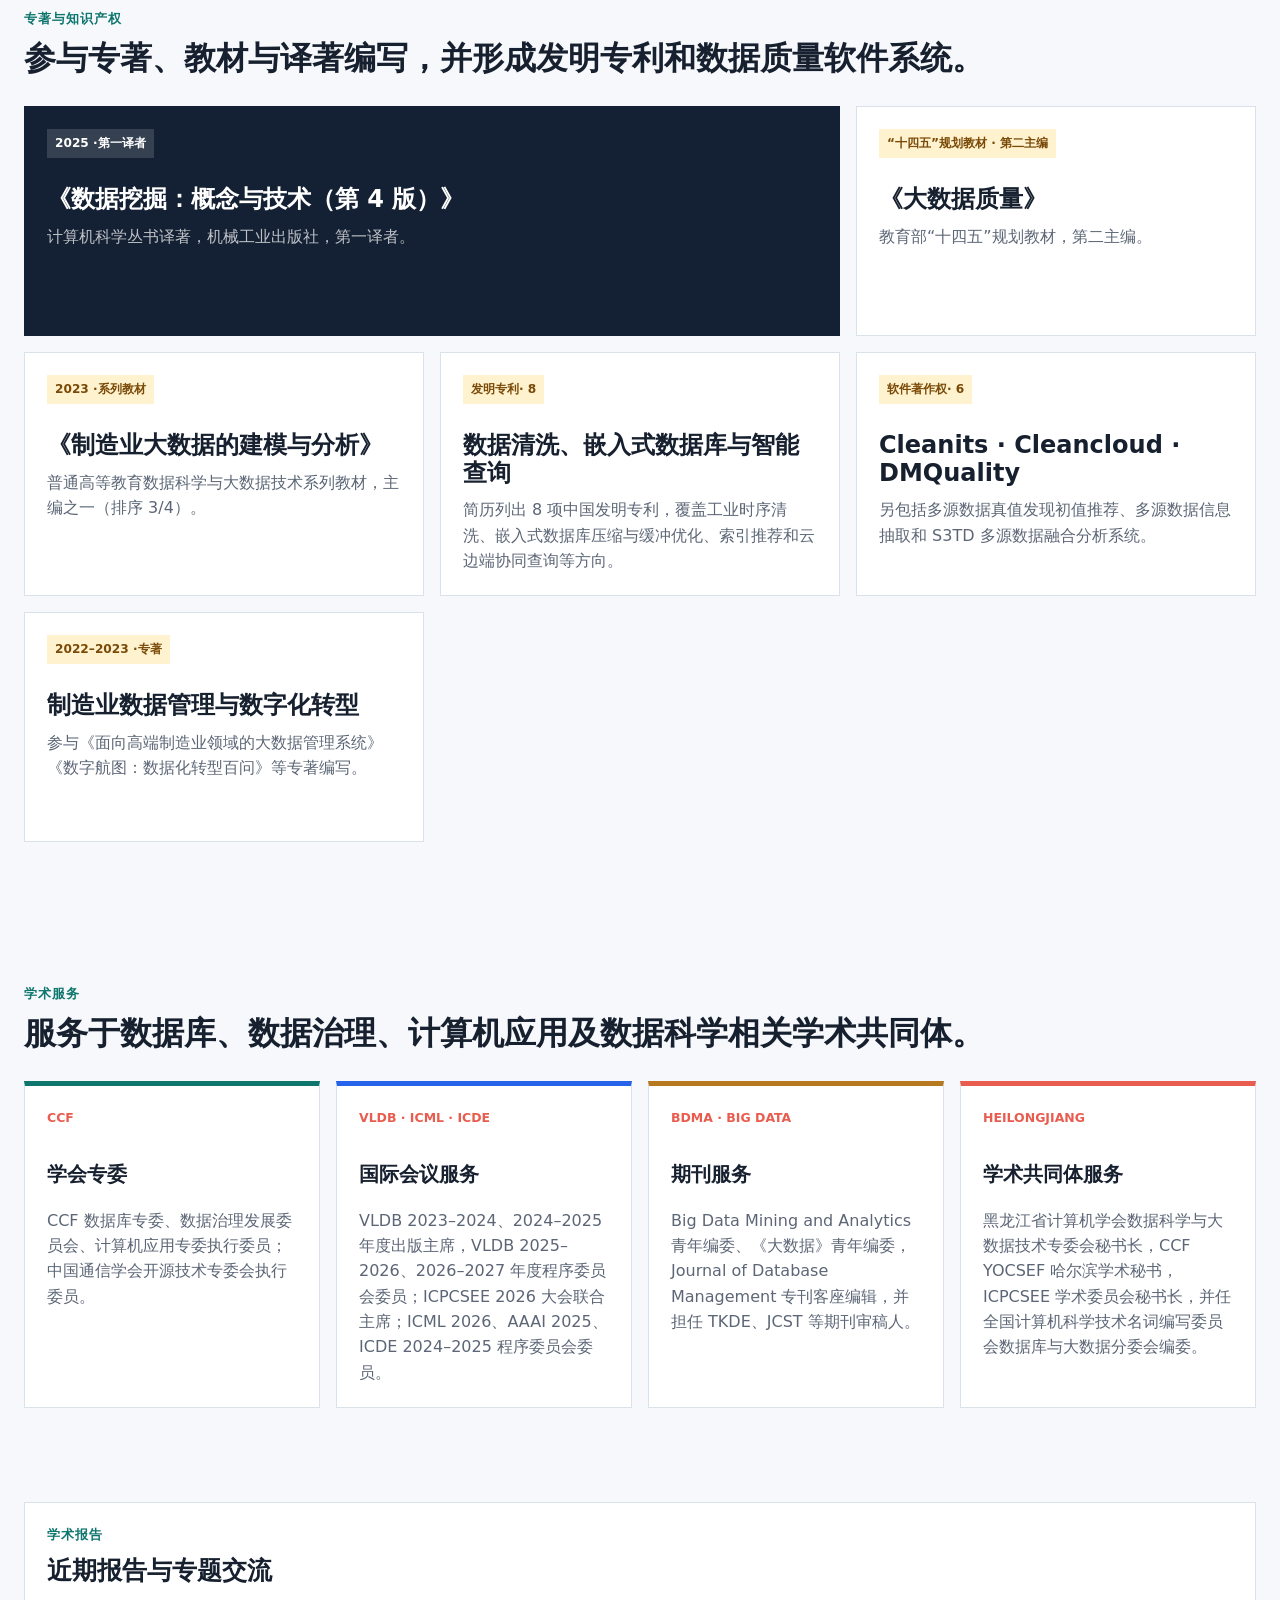
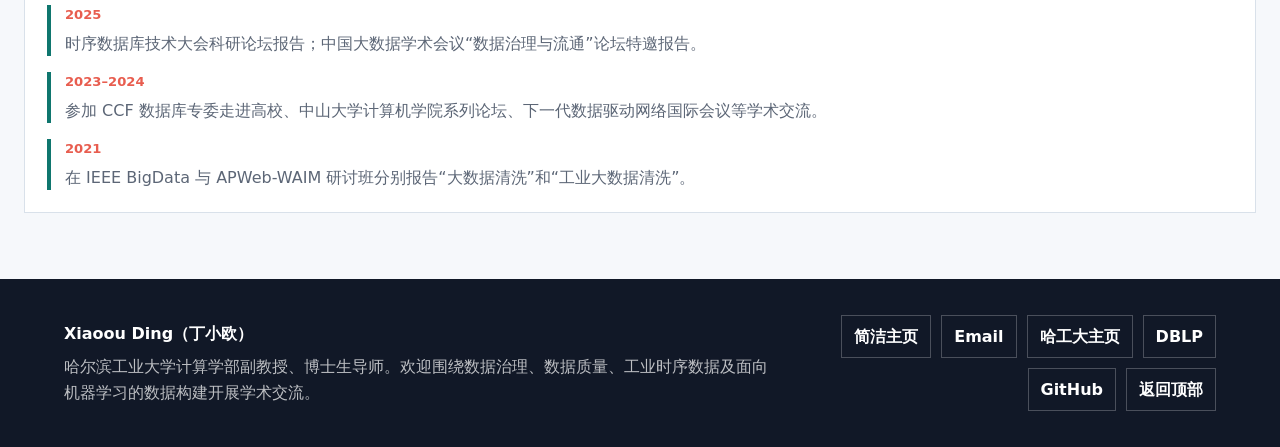
==== commit 85113ccc: "Shorten news authors to corresponding-author note" ====
--- a/index.html
+++ b/index.html
@@ -182,8 +182,8 @@
         <ol class="timeline">
           <li>
             <time>2026</time>
-            <p class="zh">论文“<a href="https://www.j-bigdataresearch.com.cn/zh/article/doi/10.11959/j.issn.2096-0271.BDR26172/" target="_blank" rel="noopener"><strong>面向成本收益协同优化的高质量数据准备方法</strong></a>”获《大数据》录用。作者：崔文萱、<strong>丁小欧<sup>*</sup></strong>、程海峰、钱泽凯、李勇、王宏志、王晨（<sup>*</sup>通讯作者）。</p>
-            <p class="en">Our paper “<a href="https://www.j-bigdataresearch.com.cn/zh/article/doi/10.11959/j.issn.2096-0271.BDR26172/" target="_blank" rel="noopener"><strong>A cost-benefit collaborative optimization method for high-quality data preparation</strong></a>” has been accepted by <em>Big Data Research</em>. Authors: Wenxuan Cui, <strong>Xiaoou Ding<sup>*</sup></strong>, Haifeng Cheng, Zekai Qian, Yong Li, Hongzhi Wang, and Chen Wang (<sup>*</sup>corresponding author).</p>
+            <p class="zh">论文“<a href="https://www.j-bigdataresearch.com.cn/zh/article/doi/10.11959/j.issn.2096-0271.BDR26172/" target="_blank" rel="noopener"><strong>面向成本收益协同优化的高质量数据准备方法</strong></a>”获《大数据》录用（通讯作者）。</p>
+            <p class="en">Our paper “<a href="https://www.j-bigdataresearch.com.cn/zh/article/doi/10.11959/j.issn.2096-0271.BDR26172/" target="_blank" rel="noopener"><strong>A cost-benefit collaborative optimization method for high-quality data preparation</strong></a>” has been accepted by <em>Big Data Research</em> (corresponding author).</p>
           </li>
           <li>
             <time>2026</time>
